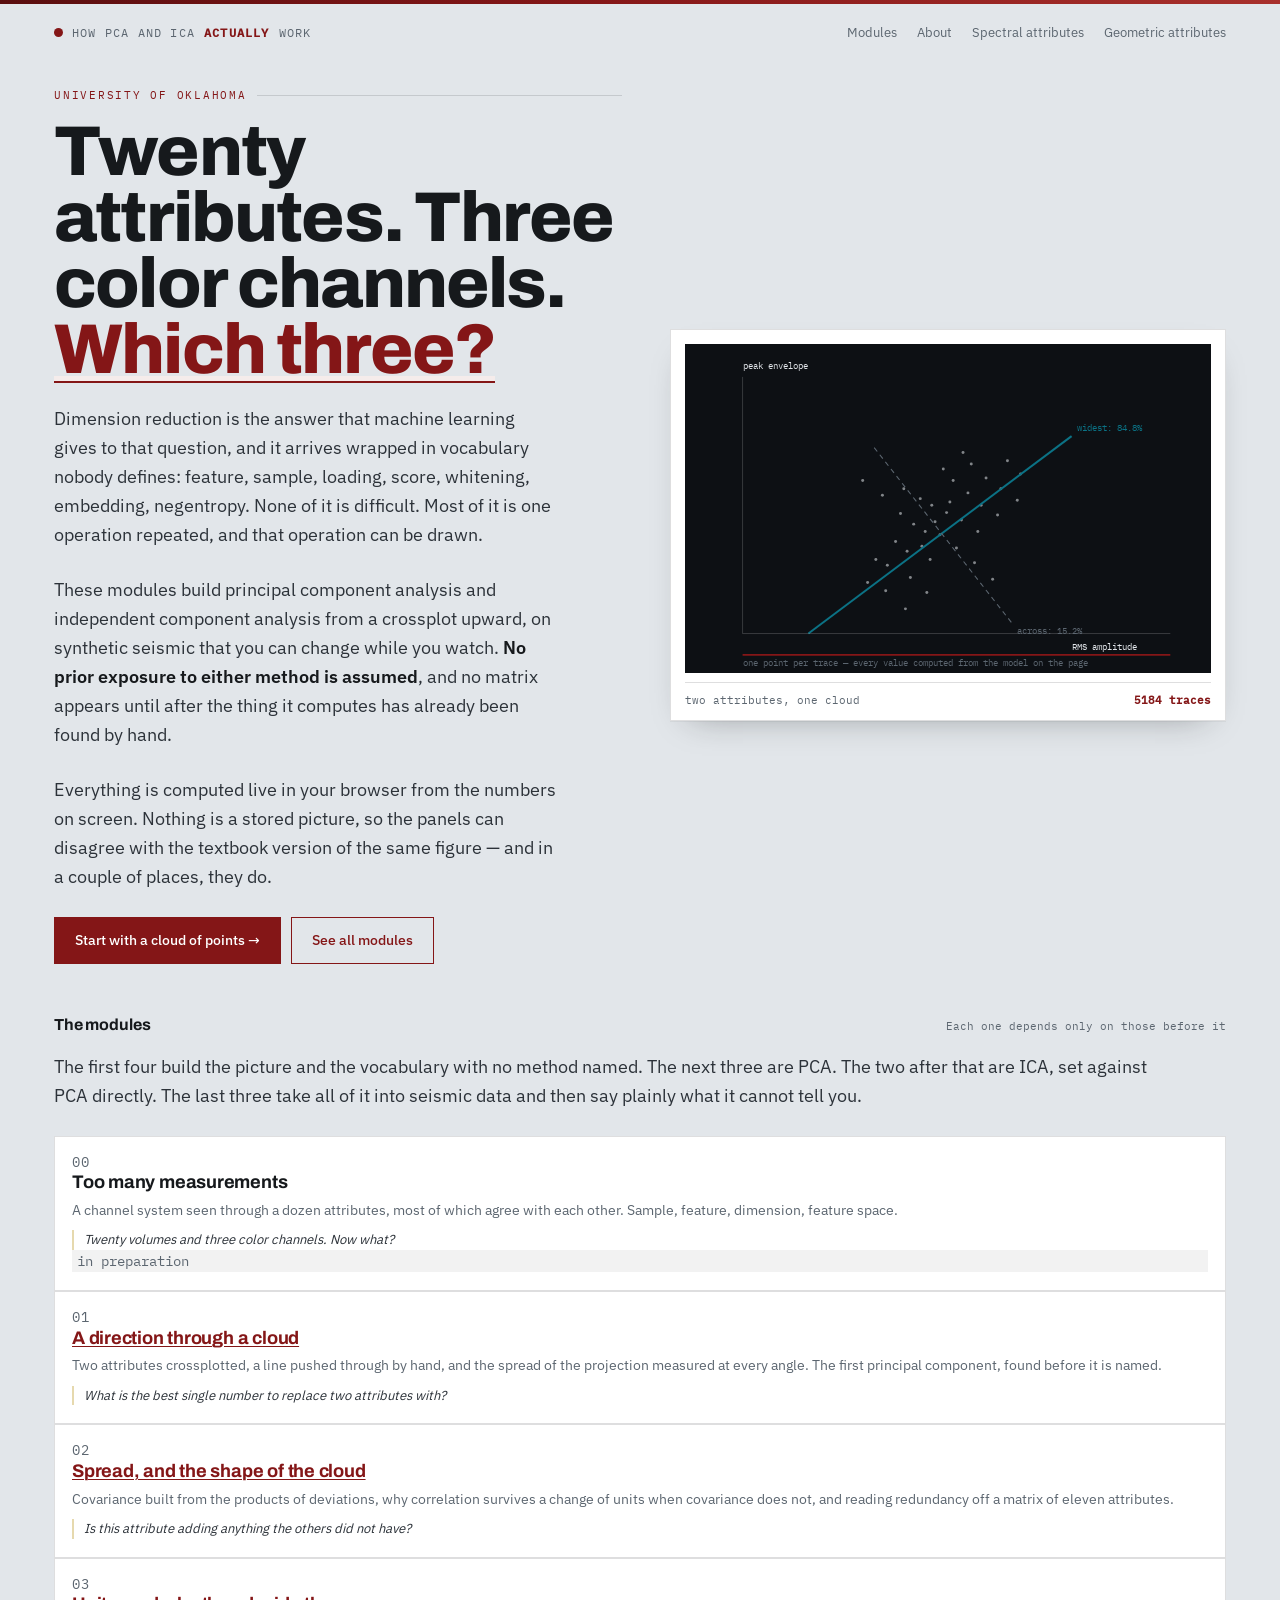
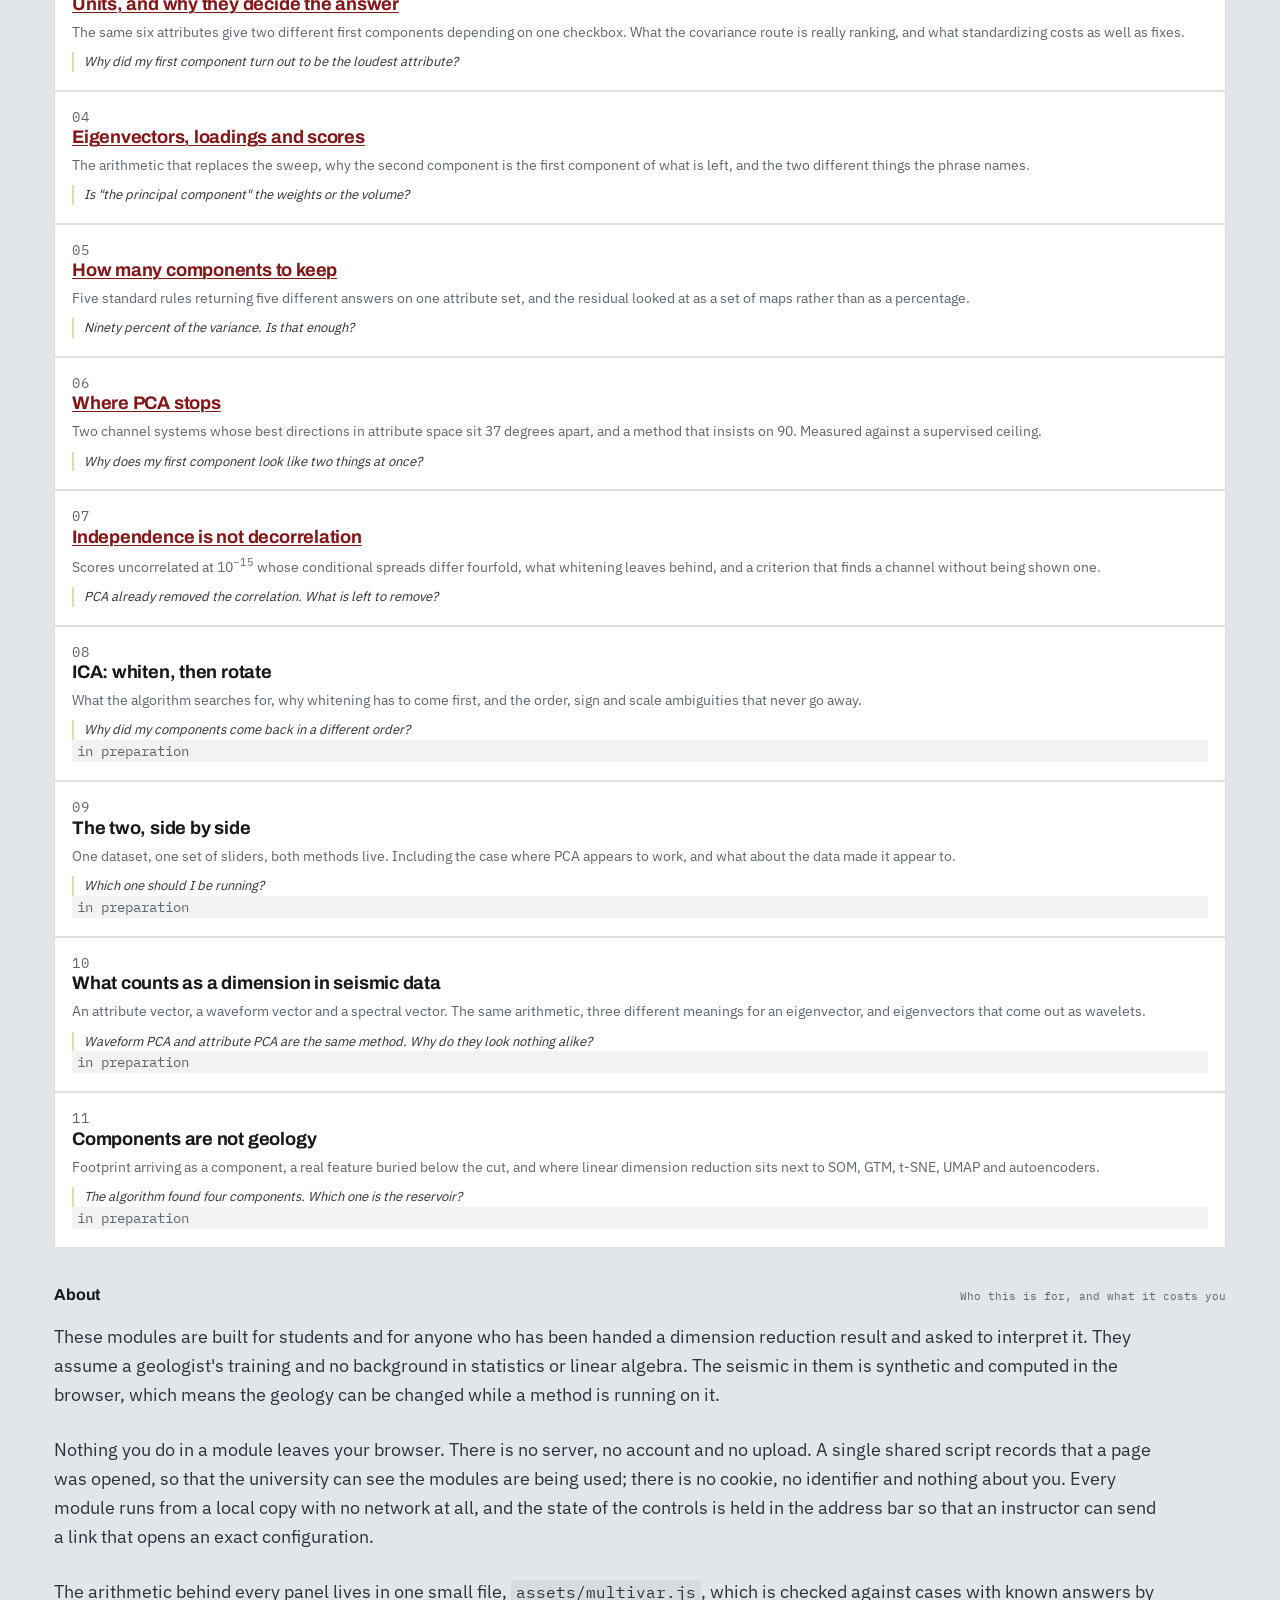
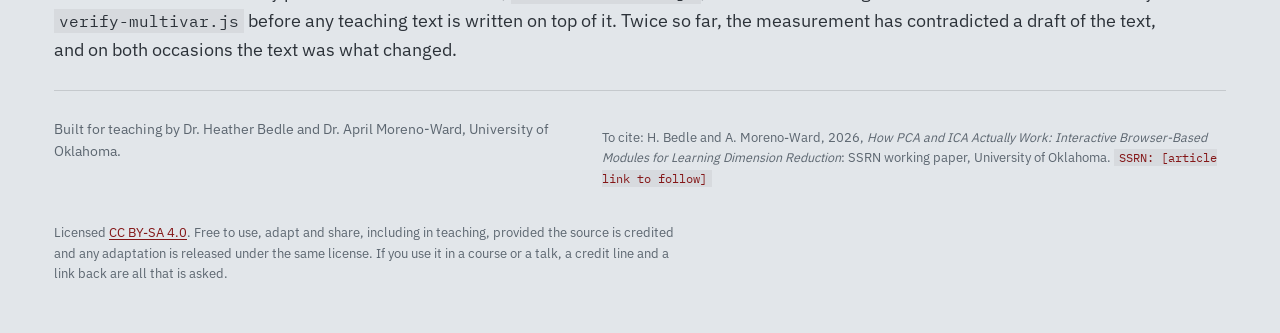
==== index.html @ 07467a33 "Add files via upload" ====
<!DOCTYPE html>
<html lang="en">
<head>
<meta charset="utf-8">
<meta name="viewport" content="width=device-width, initial-scale=1">
<title>How PCA and ICA Actually Work</title>
<meta name="description" content="Interactive teaching modules on dimension reduction for geologists: what a feature space is, projection and variance, covariance and correlation, standardization, eigenvectors, how many components to keep, independence versus decorrelation, ICA, and what a component is not. Everything computed live in the browser.">
<link rel="stylesheet" href="assets/fonts.css">
<link rel="stylesheet" href="assets/style.css">
</head>
<body>

<div class="wrap">
  <header class="masthead">
    <a class="brand" href="index.html"><span class="dot"></span>How PCA and ICA <b>actually</b> work</a>
    <nav>
      <a href="#modules">Modules</a>
      <a href="#about">About</a>
      <a href="https://hbedle-subsurface.github.io/spectral-attributes/">Spectral attributes</a>
      <a href="https://hbedle-subsurface.github.io/geometric-attributes/">Geometric attributes</a>
    </nav>
  </header>

  <section class="hero">
    <div class="hero-grid">
      <div class="hero-copy">
        <p class="eyebrow">University of Oklahoma</p>
        <h1 class="title">Twenty attributes. Three color channels. <em>Which three?</em></h1>
        <p class="lede">Dimension reduction is the answer that machine learning gives to that question,
          and it arrives wrapped in vocabulary nobody defines: feature, sample, loading, score,
          whitening, embedding, negentropy. None of it is difficult. Most of it is one operation
          repeated, and that operation can be drawn.</p>
        <p class="lede">These modules build principal component analysis and independent component
          analysis from a crossplot upward, on synthetic seismic that you can change while you watch.
          <strong>No prior exposure to either method is assumed</strong>, and no matrix appears until
          after the thing it computes has already been found by hand.</p>
        <p class="lede">Everything is computed live in your browser from the numbers on screen. Nothing
          is a stored picture, so the panels can disagree with the textbook version of the same figure
          &mdash; and in a couple of places, they do.</p>
        <div class="hero-cta">
          <a class="btn" href="modules/directions.html">Start with a cloud of points →</a>
          <a class="btn ghost" href="#modules">See all modules</a>
        </div>
      </div>
      <div class="hero-panel">
        <svg viewBox="0 0 640 400" xmlns="http://www.w3.org/2000/svg" role="img" aria-label="A tilted cloud of points with the widest direction and its perpendicular marked">
          <rect width="640" height="400" fill="#0d1014"/>
          <g id="cloud" fill="rgba(226,230,234,0.55)">
            <circle cx="318" cy="205" r="1.8"/><circle cx="292" cy="228" r="1.8"/>
            <circle cx="344" cy="181" r="1.8"/><circle cx="270" cy="252" r="1.8"/>
            <circle cx="366" cy="163" r="1.8"/><circle cx="246" cy="269" r="1.8"/>
            <circle cx="392" cy="142" r="1.8"/><circle cx="222" cy="290" r="1.8"/>
            <circle cx="300" cy="196" r="1.8"/><circle cx="336" cy="214" r="1.8"/>
            <circle cx="278" cy="219" r="1.8"/><circle cx="360" cy="196" r="1.8"/>
            <circle cx="256" cy="240" r="1.8"/><circle cx="384" cy="176" r="1.8"/>
            <circle cx="232" cy="262" r="1.8"/><circle cx="408" cy="158" r="1.8"/>
            <circle cx="310" cy="232" r="1.8"/><circle cx="286" cy="188" r="1.8"/>
            <circle cx="330" cy="248" r="1.8"/><circle cx="262" cy="206" r="1.8"/>
            <circle cx="352" cy="266" r="1.8"/><circle cx="240" cy="184" r="1.8"/>
            <circle cx="374" cy="286" r="1.8"/><circle cx="216" cy="166" r="1.8"/>
            <circle cx="326" cy="166" r="1.8"/><circle cx="298" cy="262" r="1.8"/>
            <circle cx="348" cy="146" r="1.8"/><circle cx="274" cy="284" r="1.8"/>
            <circle cx="304" cy="216" r="1.8"/><circle cx="322" cy="192" r="1.8"/>
            <circle cx="288" cy="246" r="1.8"/><circle cx="356" cy="228" r="1.8"/>
            <circle cx="266" cy="176" r="1.8"/><circle cx="380" cy="208" r="1.8"/>
            <circle cx="244" cy="300" r="1.8"/><circle cx="404" cy="190" r="1.8"/>
            <circle cx="314" cy="152" r="1.8"/><circle cx="294" cy="302" r="1.8"/>
            <circle cx="338" cy="132" r="1.8"/><circle cx="268" cy="322" r="1.8"/>
          </g>
          <line x1="150" y1="352" x2="470" y2="112" stroke="#0B7285" stroke-width="2.4"/>
          <line x1="230" y1="126" x2="398" y2="340" stroke="#5C6670" stroke-width="1.3" stroke-dasharray="6 5"/>
          <line x1="70" y1="352" x2="70" y2="40" stroke="rgba(255,255,255,.22)"/>
          <line x1="70" y1="352" x2="590" y2="352" stroke="rgba(255,255,255,.22)"/>
          <text x="70" y="30" font-family="IBM Plex Mono, monospace" font-size="11" fill="#E2E6EA">peak envelope</text>
          <text x="470" y="372" font-family="IBM Plex Mono, monospace" font-size="11" fill="#E2E6EA">RMS amplitude</text>
          <text x="476" y="106" font-family="IBM Plex Mono, monospace" font-size="11" fill="#0B7285">widest: 84.8%</text>
          <text x="404" y="352" font-family="IBM Plex Mono, monospace" font-size="11" fill="#5C6670">across: 15.2%</text>
          <text x="70" y="392" font-family="IBM Plex Mono, monospace" font-size="11" fill="#5C6670">one point per trace — every value computed from the model on the page</text>
          <line x1="70" y1="378" x2="590" y2="378" stroke="#841617" stroke-width="2"/>
        </svg>
        <div class="hero-cap"><span>two attributes, one cloud</span><b>5184 traces</b></div>
      </div>
    </div>
  </section>

  <section id="modules">
    <div class="plot-head" style="margin:28px 0 14px">
      <h3>The modules</h3>
      <span class="hint">Each one depends only on those before it</span>
    </div>

    <p class="lede" style="max-width:62em">The first four build the picture and the vocabulary with no
      method named. The next three are PCA. The two after that are ICA, set against PCA directly. The
      last three take all of it into seismic data and then say plainly what it cannot tell you.</p>

    <div class="cards">

      <article class="card">
        <div class="card-body">
          <p class="card-no">00</p>
          <h3>Too many measurements</h3>
          <p>A channel system seen through a dozen attributes, most of which agree with each other.
            Sample, feature, dimension, feature space.</p>
          <p class="q">Twenty volumes and three color channels. Now what?</p>
          <p class="k">in preparation</p>
        </div>
      </article>

      <article class="card">
        <div class="card-body">
          <p class="card-no">01</p>
          <h3><a href="modules/directions.html">A direction through a cloud</a></h3>
          <p>Two attributes crossplotted, a line pushed through by hand, and the spread of the projection
            measured at every angle. The first principal component, found before it is named.</p>
          <p class="q">What is the best single number to replace two attributes with?</p>
        </div>
      </article>

      <article class="card">
        <div class="card-body">
          <p class="card-no">02</p>
          <h3><a href="modules/spread.html">Spread, and the shape of the cloud</a></h3>
          <p>Covariance built from the products of deviations, why correlation survives a change of units
            when covariance does not, and reading redundancy off a matrix of eleven attributes.</p>
          <p class="q">Is this attribute adding anything the others did not have?</p>
        </div>
      </article>

      <article class="card">
        <div class="card-body">
          <p class="card-no">03</p>
          <h3><a href="modules/units.html">Units, and why they decide the answer</a></h3>
          <p>The same six attributes give two different first components depending on one checkbox. What
            the covariance route is really ranking, and what standardizing costs as well as fixes.</p>
          <p class="q">Why did my first component turn out to be the loudest attribute?</p>
        </div>
      </article>

      <article class="card">
        <div class="card-body">
          <p class="card-no">04</p>
          <h3><a href="modules/eigen.html">Eigenvectors, loadings and scores</a></h3>
          <p>The arithmetic that replaces the sweep, why the second component is the first component of
            what is left, and the two different things the phrase names.</p>
          <p class="q">Is "the principal component" the weights or the volume?</p>
        </div>
      </article>

      <article class="card">
        <div class="card-body">
          <p class="card-no">05</p>
          <h3><a href="modules/howmany.html">How many components to keep</a></h3>
          <p>Five standard rules returning five different answers on one attribute set, and the residual
            looked at as a set of maps rather than as a percentage.</p>
          <p class="q">Ninety percent of the variance. Is that enough?</p>
        </div>
      </article>

      <article class="card">
        <div class="card-body">
          <p class="card-no">06</p>
          <h3><a href="modules/wherepcastops.html">Where PCA stops</a></h3>
          <p>Two channel systems whose best directions in attribute space sit 37 degrees apart, and a
            method that insists on 90. Measured against a supervised ceiling.</p>
          <p class="q">Why does my first component look like two things at once?</p>
        </div>
      </article>

      <article class="card">
        <div class="card-body">
          <p class="card-no">07</p>
          <h3><a href="modules/independence.html">Independence is not decorrelation</a></h3>
          <p>Scores uncorrelated at 10<sup>&minus;15</sup> whose conditional spreads differ fourfold,
            what whitening leaves behind, and a criterion that finds a channel without being shown one.</p>
          <p class="q">PCA already removed the correlation. What is left to remove?</p>
        </div>
      </article>

      <article class="card">
        <div class="card-body">
          <p class="card-no">08</p>
          <h3>ICA: whiten, then rotate</h3>
          <p>What the algorithm searches for, why whitening has to come first, and the order, sign and
            scale ambiguities that never go away.</p>
          <p class="q">Why did my components come back in a different order?</p>
          <p class="k">in preparation</p>
        </div>
      </article>

      <article class="card">
        <div class="card-body">
          <p class="card-no">09</p>
          <h3>The two, side by side</h3>
          <p>One dataset, one set of sliders, both methods live. Including the case where PCA appears to
            work, and what about the data made it appear to.</p>
          <p class="q">Which one should I be running?</p>
          <p class="k">in preparation</p>
        </div>
      </article>

      <article class="card">
        <div class="card-body">
          <p class="card-no">10</p>
          <h3>What counts as a dimension in seismic data</h3>
          <p>An attribute vector, a waveform vector and a spectral vector. The same arithmetic, three
            different meanings for an eigenvector, and eigenvectors that come out as wavelets.</p>
          <p class="q">Waveform PCA and attribute PCA are the same method. Why do they look nothing alike?</p>
          <p class="k">in preparation</p>
        </div>
      </article>

      <article class="card">
        <div class="card-body">
          <p class="card-no">11</p>
          <h3>Components are not geology</h3>
          <p>Footprint arriving as a component, a real feature buried below the cut, and where linear
            dimension reduction sits next to SOM, GTM, t-SNE, UMAP and autoencoders.</p>
          <p class="q">The algorithm found four components. Which one is the reservoir?</p>
          <p class="k">in preparation</p>
        </div>
      </article>

    </div>
  </section>

  <section id="about">
    <div class="plot-head" style="margin:34px 0 14px">
      <h3>About</h3>
      <span class="hint">Who this is for, and what it costs you</span>
    </div>
    <p class="lede" style="max-width:62em">These modules are built for students and for anyone who has
      been handed a dimension reduction result and asked to interpret it. They assume a geologist's
      training and no background in statistics or linear algebra. The seismic in them is synthetic and
      computed in the browser, which means the geology can be changed while a method is running on it.</p>
    <p class="lede" style="max-width:62em">Nothing you do in a module leaves your browser. There is no
      server, no account and no upload. A single shared script records that a page was opened, so that
      the university can see the modules are being used; there is no cookie, no identifier and nothing
      about you. Every module runs from a local copy with no network at all, and the state of the
      controls is held in the address bar so that an instructor can send a link that opens an exact
      configuration.</p>
    <p class="lede" style="max-width:62em">The arithmetic behind every panel lives in one small file,
      <span class="k">assets/multivar.js</span>, which is checked against cases with known answers by
      <span class="k">verify-multivar.js</span> before any teaching text is written on top of it. Twice
      so far, the measurement has contradicted a draft of the text, and on both occasions the text was
      what changed.</p>

    <footer>
      <div class="foot-grid">
        <p>Built for teaching by Dr. Heather Bedle and Dr. April Moreno-Ward, University of Oklahoma.</p>
        <p class="lic">To cite: H. Bedle and A. Moreno-Ward, 2026, <i>How PCA and ICA Actually Work:
          Interactive Browser-Based Modules for Learning Dimension Reduction</i>: SSRN working paper,
          University of Oklahoma. <span class="k">SSRN: [article link to follow]</span></p>
        <p class="lic">Licensed <a href="https://creativecommons.org/licenses/by-sa/4.0/">CC BY-SA
          4.0</a>. Free to use, adapt and share, including in teaching, provided the source is credited
          and any adaptation is released under the same license. If you use it in a course or a talk, a
          credit line and a link back are all that is asked.</p>
      </div>
    </footer>
  </section>
</div>

<script src="assets/count.js"></script>
</body>
</html>
---- assets/fonts.css ----
/* ===========================================================================
   fonts.css — the three families the site uses, served from this repository

   These were loaded from fonts.googleapis.com until now. That sent every
   visitor's IP address and browser string to Google on each page load, which
   the privacy statement on the landing page said did not happen. The files are
   here instead, so the only request any page makes to another domain is the
   page count in count.js.

   Latin subset only, and only the weights the stylesheet and the canvas code
   actually ask for: Archivo 600/700/800, IBM Plex Sans 400/500/600, IBM Plex
   Mono 400/500. Adding a weight to style.css means adding the matching file
   in assets/fonts and a block here, or the browser will synthesize it.

   Archivo is (c) 2020 The Archivo Project Authors; IBM Plex is (c) 2017 IBM
   Corp. Both are under the SIL Open Font License 1.1, which permits
   redistribution like this. The license texts are in assets/fonts.

   font-display: swap means text is readable in a fallback face while the
   woff2 loads, which matters on a slow connection in a teaching lab.
   =========================================================================== */

@font-face {
  font-family: 'Archivo';
  font-style: normal;
  font-weight: 600;
  font-display: swap;
  src: url('fonts/archivo-latin-600-normal.woff2') format('woff2');
}
@font-face {
  font-family: 'Archivo';
  font-style: normal;
  font-weight: 700;
  font-display: swap;
  src: url('fonts/archivo-latin-700-normal.woff2') format('woff2');
}
@font-face {
  font-family: 'Archivo';
  font-style: normal;
  font-weight: 800;
  font-display: swap;
  src: url('fonts/archivo-latin-800-normal.woff2') format('woff2');
}

@font-face {
  font-family: 'IBM Plex Sans';
  font-style: normal;
  font-weight: 400;
  font-display: swap;
  src: url('fonts/ibm-plex-sans-latin-400-normal.woff2') format('woff2');
}
@font-face {
  font-family: 'IBM Plex Sans';
  font-style: normal;
  font-weight: 500;
  font-display: swap;
  src: url('fonts/ibm-plex-sans-latin-500-normal.woff2') format('woff2');
}
@font-face {
  font-family: 'IBM Plex Sans';
  font-style: normal;
  font-weight: 600;
  font-display: swap;
  src: url('fonts/ibm-plex-sans-latin-600-normal.woff2') format('woff2');
}

@font-face {
  font-family: 'IBM Plex Mono';
  font-style: normal;
  font-weight: 400;
  font-display: swap;
  src: url('fonts/ibm-plex-mono-latin-400-normal.woff2') format('woff2');
}
@font-face {
  font-family: 'IBM Plex Mono';
  font-style: normal;
  font-weight: 500;
  font-display: swap;
  src: url('fonts/ibm-plex-mono-latin-500-normal.woff2') format('woff2');
}
---- assets/style.css ----
/* ===========================================================================
   What Can You REALLY See in Seismic?
   Shared stylesheet — OU crimson / cream identity
   =========================================================================== */

:root {
  --ink:        #16191C;
  --ink-soft:   #2C3239;
  --paper:      #E2E6EA;
  --panel:      #FFFFFF;
  --crimson:    #841617;
  --crimson-dp: #5A0E0F;
  --cream:      #F5ECEB;
  --cream-edge: #E6D9AE;
  --slate:      #5C6670;
  --teal:       #0B7285;   /* used by .predict and .qbox; the JS drawing code
                              hard-codes the same value */
  --rule:       rgba(22, 25, 28, 0.14);

  --display: "Archivo", "Helvetica Neue", Arial, sans-serif;
  --body:    "IBM Plex Sans", system-ui, -apple-system, sans-serif;
  --mono:    "IBM Plex Mono", ui-monospace, "SF Mono", Menlo, monospace;

  --maxw: 1220px;
}

* { box-sizing: border-box; }

/* author display rules outrank the UA sheet's [hidden] rule, so make it stick */
[hidden] { display: none !important; }

html { -webkit-text-size-adjust: 100%; }

body {
  margin: 0;
  background: var(--paper);
  color: var(--ink);
  font-family: var(--body);
  font-size: 16px;
  line-height: 1.62;
  -webkit-font-smoothing: antialiased;
}

/* Crimson hairline that runs across the very top of every page */
body::before {
  content: "";
  display: block;
  height: 4px;
  background: linear-gradient(90deg, var(--crimson-dp), var(--crimson) 45%, #A8302C);
}

a { color: var(--crimson); text-decoration-thickness: 1px; text-underline-offset: 2px; }
a:hover { color: var(--crimson-dp); }

:focus-visible {
  outline: 2.5px solid var(--crimson);
  outline-offset: 2px;
  border-radius: 2px;
}

.wrap { max-width: var(--maxw); margin: 0 auto; padding: 0 24px; }

/* --- eyebrow / labels ---------------------------------------------------- */

.eyebrow {
  font-family: var(--mono);
  font-size: 11px;
  letter-spacing: 0.16em;
  text-transform: uppercase;
  color: var(--crimson);
  margin: 0 0 14px;
  display: flex;
  align-items: center;
  gap: 10px;
}
.eyebrow::after {
  content: "";
  flex: 1;
  height: 1px;
  background: var(--rule);
}

/* --- site header --------------------------------------------------------- */

.masthead {
  display: flex;
  align-items: baseline;
  justify-content: space-between;
  gap: 16px;
  padding: 18px 0 0;
  flex-wrap: wrap;
}
.brand {
  font-family: var(--mono);
  font-size: 12px;
  letter-spacing: 0.1em;
  text-transform: uppercase;
  color: var(--slate);
  text-decoration: none;
  display: flex;
  align-items: center;
  gap: 9px;
}
.brand b { color: var(--crimson); font-weight: 600; }
.brand .dot {
  width: 9px; height: 9px; border-radius: 50%;
  background: var(--crimson);
  flex: none;
}
.masthead nav { display: flex; gap: 20px; font-size: 13px; }
.masthead nav a { color: var(--slate); text-decoration: none; }
.masthead nav a:hover { color: var(--crimson); }

/* --- hero ---------------------------------------------------------------- */

.hero { padding: 44px 0 20px; }

.hero-grid {
  display: grid;
  grid-template-columns: minmax(0, 1.02fr) minmax(0, 1fr);
  gap: 48px;
  align-items: center;
}

h1.title {
  font-family: var(--display);
  font-weight: 800;
  font-size: clamp(2.6rem, 6.4vw, 4.4rem);
  line-height: 0.94;
  letter-spacing: -0.026em;
  margin: 0 0 20px;
  text-wrap: balance;
}
h1.title em {
  font-style: normal;
  color: var(--crimson);
  position: relative;
  white-space: nowrap;
}
/* underline that reads like a picked horizon */
h1.title em::after {
  content: "";
  position: absolute;
  left: 0; right: 0; bottom: 0.07em;
  height: 5px;
  background: var(--cream);
  border-bottom: 2px solid var(--crimson);
  z-index: -1;
}

.lede {
  font-size: 1.12rem;
  color: var(--ink-soft);
  max-width: 46ch;
  margin: 0 0 26px;
}
.lede strong { color: var(--ink); font-weight: 600; }

/* --- hero live panel ----------------------------------------------------- */

.hero-panel {
  background: var(--panel);
  border: 1px solid var(--rule);
  box-shadow: 0 1px 0 rgba(22,25,28,.05), 0 14px 34px -20px rgba(22,25,28,.4);
  padding: 14px 14px 10px;
}
.hero-panel canvas { display: block; width: 100%; height: auto; }
/* The spectral landing page has no live hero canvas, so its hero panel holds a
   static SVG instead. Same box, same sizing. */
.hero-panel svg { display: block; width: 100%; height: auto; }
.hero-cap {
  display: flex; justify-content: space-between; align-items: center;
  gap: 12px;
  font-family: var(--mono);
  font-size: 11px;
  color: var(--slate);
  padding-top: 9px;
  margin-top: 9px;
  border-top: 1px solid var(--rule);
  flex-wrap: wrap;
}
.hero-cap b { color: var(--crimson); font-weight: 600; font-variant-numeric: tabular-nums; }

/* --- buttons ------------------------------------------------------------- */

.btn {
  display: inline-flex; align-items: center; gap: 8px;
  font-family: var(--body); font-size: 14px; font-weight: 500;
  padding: 11px 20px;
  border: 1px solid var(--crimson);
  background: var(--crimson);
  color: #fff;
  text-decoration: none;
  cursor: pointer;
  transition: background .15s, transform .15s;
}
.btn:hover { background: var(--crimson-dp); border-color: var(--crimson-dp); color: #fff; transform: translateY(-1px); }
.btn.ghost { background: transparent; color: var(--crimson); }
.btn.ghost:hover { background: var(--cream); color: var(--crimson-dp); }
.btn.small { padding: 7px 13px; font-size: 12.5px; }

/* --- primer strip -------------------------------------------------------- */

.primer {
  border-top: 1px solid var(--rule);
  border-bottom: 1px solid var(--rule);
  margin-top: 40px;
  padding: 30px 0;
}
.primer-grid { display: grid; grid-template-columns: repeat(3, 1fr); gap: 34px; }
.primer h3 {
  font-family: var(--mono); font-size: 11px; letter-spacing: .13em;
  text-transform: uppercase; color: var(--crimson); margin: 0 0 8px;
}
.primer p { margin: 0; font-size: 14.5px; color: var(--ink-soft); }
.primer .eq {
  font-family: var(--mono); font-size: 15px; color: var(--ink);
  background: var(--cream); border-left: 3px solid var(--crimson);
  padding: 5px 10px; display: inline-block; margin-bottom: 9px;
}

/* --- module cards -------------------------------------------------------- */

.modules { padding: 46px 0 30px; }

.card-grid {
  display: grid;
  grid-template-columns: repeat(auto-fill, minmax(300px, 1fr));
  gap: 22px;
}

.card {
  background: var(--panel);
  border: 1px solid var(--rule);
  display: flex; flex-direction: column;
  text-decoration: none; color: inherit;
  transition: transform .16s, box-shadow .16s, border-color .16s;
  position: relative;
  overflow: hidden;
}
a.card:hover {
  transform: translateY(-3px);
  border-color: rgba(132,22,23,.5);
  box-shadow: 0 16px 30px -22px rgba(22,25,28,.55);
}
.card canvas { display: block; width: 100%; height: auto; background: #fff; }
.card-body { padding: 15px 17px 18px; flex: 1; display: flex; flex-direction: column; }
.card-no {
  font-family: var(--mono); font-size: 11px; color: var(--crimson);
  letter-spacing: .1em; margin-bottom: 5px;
}
.card h3 {
  font-family: var(--display); font-weight: 700; font-size: 1.14rem;
  margin: 0 0 6px; line-height: 1.2; letter-spacing: -0.012em;
}
.card p { margin: 0; font-size: 13.6px; color: var(--slate); line-height: 1.5; }
.card .q {
  margin-top: 10px; font-size: 13px; color: var(--ink-soft);
  border-left: 2px solid var(--cream-edge); padding-left: 10px; font-style: italic;
}

/* card artwork: one flat illustration per module, drawn from that module's
   own subject rather than a generic glyph */
.thumb {
  border-bottom: 1px solid var(--rule);
  background: #F6F4EE;
  line-height: 0;
  overflow: hidden;
}
.thumb svg { display: block; width: 100%; height: auto; }
a.card:hover .thumb { background: #FBF9F4; }

.card.planned { opacity: .62; }
.card.planned .thumb {
  height: 96px; background: repeating-linear-gradient(
    -45deg, #fff, #fff 7px, #F4F4F1 7px, #F4F4F1 14px);
}
.flag {
  position: absolute; top: 10px; right: 10px;
  font-family: var(--mono); font-size: 9.5px; letter-spacing: .11em;
  text-transform: uppercase; padding: 3px 7px;
  background: var(--ink); color: #fff;
}
.flag.next { background: var(--crimson); }

/* --- landing page: section heads, hero buttons, about --------------------- */

.hero-cta { display: flex; gap: 10px; flex-wrap: wrap; }

.sec-head { margin-bottom: 22px; max-width: 76ch; }
.sec-head h2 {
  font-family: var(--display); font-weight: 800;
  font-size: clamp(1.6rem, 3.2vw, 2.1rem); letter-spacing: -0.02em;
  margin: 0 0 8px; line-height: 1.05;
}
.sec-head p { margin: 0; color: var(--ink-soft); font-size: 15.5px; }

.about {
  border-top: 1px solid var(--rule);
  padding: 30px 0 6px;
}
.about h2 {
  font-family: var(--mono); font-size: 11px; letter-spacing: .14em;
  text-transform: uppercase; color: var(--crimson); margin: 0 0 12px;
}
.about p { margin: 0 0 10px; color: var(--ink-soft); font-size: 15px; max-width: 78ch; }

/* --- next module ---------------------------------------------------------- */

.nextup {
  background: var(--panel);
  border: 1px solid var(--rule);
  border-left: 4px solid var(--crimson);
  padding: 16px 20px 18px;
  margin: 26px 0 2px;
}
.nextup .eyebrow { margin-bottom: 9px; }
.nextup h3 {
  font-family: var(--display); font-weight: 700; font-size: 1.24rem;
  margin: 0 0 7px; letter-spacing: -0.012em; line-height: 1.2;
}
.nextup h3 a { color: var(--ink); text-decoration: none; }
.nextup h3 a:hover { color: var(--crimson); }
.nextup p { margin: 0 0 13px; font-size: 14.5px; color: var(--ink-soft); max-width: 82ch; }
.nextup .btn { margin-right: 8px; }

/* --- disclaimer ---------------------------------------------------------- */

.disclaimer {
  background: var(--panel);
  border: 1px solid var(--rule);
  border-left: 4px solid var(--slate);
  padding: 15px 20px 16px;
  margin: 10px 0 6px;
}
.disclaimer h4 {
  font-family: var(--mono); font-size: 10.5px; letter-spacing: .14em;
  text-transform: uppercase; color: var(--slate); margin: 0 0 7px;
}
.disclaimer p {
  margin: 0; font-size: 13.5px; color: var(--ink-soft); max-width: 96ch; line-height: 1.55;
}
.disclaimer p + p { margin-top: 7px; }
.disclaimer b { color: var(--ink); font-weight: 600; }

/* --- footer -------------------------------------------------------------- */

footer {
  border-top: 1px solid var(--rule);
  margin-top: 26px; padding: 28px 0 50px;
  font-size: 13.5px; color: var(--slate);
}
footer .foot-grid { display: flex; justify-content: space-between; gap: 26px; flex-wrap: wrap; }
footer p { margin: 0 0 6px; max-width: 62ch; }

/* ===========================================================================
   MODULE PAGES
   =========================================================================== */

.mod-head { padding: 22px 0 18px; border-bottom: 1px solid var(--rule); }
.mod-head h1 {
  font-family: var(--display); font-weight: 800;
  font-size: clamp(1.8rem, 3.6vw, 2.5rem); letter-spacing: -0.022em;
  margin: 8px 0 8px; line-height: 1.03;
}
.mod-head .sub { margin: 0; color: var(--ink-soft); max-width: 92ch; font-size: 15.5px; }

.lab {
  display: grid;
  grid-template-columns: 292px minmax(0, 1fr);
  gap: 26px;
  padding: 26px 0 10px;
  align-items: start;
}

/* control rail */
.rail {
  background: var(--panel);
  border: 1px solid var(--rule);
  padding: 16px 16px 18px;
  position: sticky; top: 14px;
}
.rail h2, .ctl-col h2 {
  font-family: var(--mono); font-size: 10.5px; letter-spacing: .15em;
  text-transform: uppercase; color: var(--crimson);
  margin: 0 0 13px; padding-bottom: 8px; border-bottom: 1px solid var(--rule);
}
.rail h2:not(:first-child) { margin-top: 22px; }

/* --- controls as a band across the top (used by the fault module) -------- */

.controls {
  display: grid;
  grid-template-columns: repeat(auto-fit, minmax(212px, 1fr));
  gap: 4px 26px;
  background: var(--panel);
  border: 1px solid var(--rule);
  padding: 17px 22px 20px;
  margin-top: 20px;
}
.ctl-col { min-width: 0; }
.ctl-col h2 { margin-top: 0; }
.ctl-col .btn { width: 100%; justify-content: center; margin-top: 7px; }

/* --- editable layer table (1D model module) ------------------------------ */

.ltab { width: 100%; border-collapse: collapse; font-size: 12.5px; }
.ltab th {
  font-family: var(--mono); font-size: 9.5px; letter-spacing: .08em;
  text-transform: uppercase; color: var(--slate); font-weight: 500;
  text-align: left; padding: 0 5px 6px; white-space: nowrap;
}
.ltab td { padding: 3px 5px; border-top: 1px solid var(--rule); vertical-align: middle; }
.ltab input {
  width: 100%; min-width: 54px;
  font-family: var(--mono); font-size: 12.5px; padding: 4px 6px;
  border: 1px solid var(--rule); background: #fff; color: var(--ink);
}
.ltab input:disabled { background: #F4F5F3; color: var(--slate); }
.ltab .ro {
  font-family: var(--mono); font-size: 12px; color: var(--crimson-dp);
  text-align: right; font-variant-numeric: tabular-nums; white-space: nowrap;
}
.ltab .name { font-size: 12px; color: var(--ink-soft); white-space: nowrap; }
.ltab .chip {
  width: 15px; height: 15px; display: inline-block; vertical-align: -3px;
  border: 1px solid rgba(22,25,28,.3); margin-right: 7px;
}
.ltab .rowbtn {
  border: 1px solid var(--rule); background: #fff; color: var(--slate);
  font-family: var(--mono); font-size: 13px; line-height: 1;
  padding: 4px 7px; cursor: pointer;
}
.ltab .rowbtn:hover { border-color: var(--crimson); color: var(--crimson); }
.tab-wrap { overflow-x: auto; }

/* --- stat strip under the section --------------------------------------- */

.stats {
  display: grid;
  grid-template-columns: repeat(auto-fit, minmax(156px, 1fr));
  gap: 1px;
  background: var(--rule);
  border: 1px solid var(--rule);
  margin-top: 16px;
}
.stat {
  background: var(--cream);
  padding: 8px 12px 9px;
  display: flex; flex-direction: column; gap: 2px;
  min-width: 0;
}
.stat span { font-size: 11px; color: var(--ink-soft); line-height: 1.32; }
.stat b {
  font-family: var(--mono); font-size: 13px; font-weight: 500;
  color: var(--crimson-dp); font-variant-numeric: tabular-nums;
  overflow-wrap: anywhere;
}
.stat.key { background: var(--crimson); }
.stat.key span { color: rgba(255,255,255,.82); }
.stat.key b { color: #fff; font-size: 15px; }
.stat.wide { grid-column: span 2; }
@media (max-width: 520px) {
  .stat.wide { grid-column: span 1; }
}

.ctl { margin-bottom: 14px; }
.ctl label {
  display: flex; justify-content: space-between; align-items: baseline;
  font-size: 12.5px; color: var(--ink-soft); margin-bottom: 5px; gap: 8px;
}
.ctl label .val {
  font-family: var(--mono); font-size: 12.5px; color: var(--crimson);
  font-weight: 500; font-variant-numeric: tabular-nums;
}
.ctl input[type=range] {
  width: 100%; margin: 0; height: 18px;
  -webkit-appearance: none; appearance: none; background: transparent;
}
.ctl input[type=range]::-webkit-slider-runnable-track {
  height: 3px; background: var(--rule);
}
.ctl input[type=range]::-moz-range-track { height: 3px; background: var(--rule); }
.ctl input[type=range]::-webkit-slider-thumb {
  -webkit-appearance: none; width: 15px; height: 15px; border-radius: 50%;
  background: var(--crimson); margin-top: -6px; cursor: pointer;
  border: 2px solid #fff; box-shadow: 0 0 0 1px var(--crimson);
}
.ctl input[type=range]::-moz-range-thumb {
  width: 13px; height: 13px; border-radius: 50%; border: 2px solid #fff;
  background: var(--crimson); cursor: pointer; box-shadow: 0 0 0 1px var(--crimson);
}
.ctl select, .ctl input[type=number] {
  width: 100%; font-family: var(--body); font-size: 13px;
  padding: 6px 8px; border: 1px solid var(--rule); background: #fff; color: var(--ink);
}

.seg { display: flex; border: 1px solid var(--rule); }
.seg button {
  flex: 1; font-family: var(--body); font-size: 12px; padding: 7px 4px;
  background: #fff; border: 0; border-right: 1px solid var(--rule);
  color: var(--slate); cursor: pointer;
}
.seg button:last-child { border-right: 0; }
.seg button[aria-pressed="true"] { background: var(--crimson); color: #fff; }

.check { display: flex; align-items: center; gap: 8px; font-size: 13px; margin-bottom: 9px; }
.check input { accent-color: var(--crimson); width: 15px; height: 15px; }

.rail .btn { width: 100%; justify-content: center; margin-top: 6px; }

/* readouts */
.readout {
  background: var(--cream); border: 1px solid var(--cream-edge);
  padding: 11px 12px; margin-top: 4px;
}
.readout dl { margin: 0; display: grid; grid-template-columns: 1fr auto; gap: 3px 10px; }
.readout dt { font-size: 12px; color: var(--ink-soft); }
.readout dd {
  margin: 0; font-family: var(--mono); font-size: 12.5px;
  color: var(--crimson-dp); font-weight: 500; text-align: right;
  font-variant-numeric: tabular-nums;
}
.readout dd.big { font-size: 14px; color: var(--crimson); }

/* plot stack */
.stage { display: flex; flex-direction: column; gap: 18px; min-width: 0; }
.plot {
  background: var(--panel); border: 1px solid var(--rule); padding: 13px 14px 12px;
}
.plot-head {
  display: flex; justify-content: space-between; align-items: baseline;
  gap: 12px; margin-bottom: 9px; flex-wrap: wrap;
}
.plot-head h3 {
  font-family: var(--display); font-size: 1rem; font-weight: 700;
  margin: 0; letter-spacing: -0.008em;
}
.plot-head .hint {
  font-family: var(--mono); font-size: 10.5px; color: var(--slate);
  text-align: right; flex: 0 1 auto; min-width: 0;
}
.plot canvas { display: block; width: 100%; height: auto; cursor: crosshair; touch-action: none; }

/* section and its trace panel, side by side and sharing a time axis */
.sec-row { display: flex; gap: 10px; align-items: flex-start; }
.sec-row canvas { width: auto; flex: none; }

/* Three panels abreast, for showing the separate maps that go into an RGB
   blend before the blend itself. A combined RGB image cannot be read backwards
   into its three inputs, so the inputs are shown first, each in its own color
   channel. */
.tri-row { display: flex; gap: 10px; align-items: flex-start; }
.tri-row canvas { width: auto; flex: none; }
.tri-row .panel-col { flex: 1 1 0; min-width: 0; }
.tri-row .sublabel { min-height: 30px; align-content: flex-start; }
@media (max-width: 900px) {
  .tri-row { flex-direction: column; gap: 14px; }
}
@media (max-width: 700px) {
  .sec-row { flex-direction: column; gap: 14px; }
}

/* stacked panels: layer model, seismic, traces */
#modelWrap { margin-bottom: 16px; }
.panel-col { flex: none; min-width: 0; max-width: 100%; }
.hint-line {
  font-family: var(--mono); font-size: 10.5px; color: var(--slate);
  margin: -4px 0 12px;
}
.sublabel {
  font-family: var(--mono); font-size: 10.5px; letter-spacing: .07em;
  text-transform: uppercase; color: var(--ink-soft);
  margin: 0 0 6px; display: flex; align-items: baseline; gap: 9px; flex-wrap: wrap;
}
/* The bold part of a panel caption. This was previously styled as a 16 x 16
   crimson circle — a numbered badge, which is what .stepno is for. Every one of
   the 54 captions in the set holds a phrase ("Two beds, one shape", "Its
   spectrum"), so the text was being crammed into a 16 px circle and rendering
   as an unreadable crimson dot. It is a caption; it is set as one. */
.sublabel b {
  font-family: var(--mono); font-size: 10.5px; font-weight: 600;
  letter-spacing: .07em; color: var(--crimson);
}
.sublabel .note {
  text-transform: none; letter-spacing: 0; color: var(--slate);
  font-size: 10.5px;
}
/* Panels in a row must start at the same height, or their plot boxes will not
   line up. A caption that wraps to two lines in a narrow column would otherwise
   push its canvas down relative to its neighbours. */
.sec-row .sublabel { min-height: 30px; align-content: flex-start; }

.legend {
  display: flex; gap: 7px 14px; flex-wrap: wrap;
  font-family: var(--mono); font-size: 10.5px; color: var(--slate);
  margin-top: 8px; padding-top: 8px; border-top: 1px solid var(--rule);
  min-width: 0; max-width: 100%;
}
.legend span { display: flex; align-items: center; gap: 6px; min-width: 0; }
/* prose legends: a paragraph, not a row of keyed swatches */
.legend.prose { display: block; }
.legend.prose span { display: block; line-height: 1.65; max-width: none; }
.legend i {
  width: 15px; height: 0; flex: none;
  border-top-width: 2px; border-top-style: solid; display: inline-block;
}
.legend i.sw {
  width: 15px; height: 10px; border: 1px solid rgba(22,25,28,.35);
  border-top-width: 1px;
}

/* teaching blocks */
.teach { display: grid; grid-template-columns: 1.12fr 1fr; gap: 22px; padding: 30px 0 10px; }
@media (min-width: 1100px) {
  .takeaway ul { columns: 2; column-gap: 26px; }
  .takeaway li { break-inside: avoid; }
}

.tryit {
  background: var(--cream); border: 1px solid var(--cream-edge);
  border-left: 4px solid var(--crimson); padding: 18px 22px 20px;
}
.tryit h3 {
  font-family: var(--mono); font-size: 11px; letter-spacing: .14em;
  text-transform: uppercase; color: var(--crimson-dp); margin: 0 0 12px;
}
.tryit ol { margin: 0; padding-left: 19px; }
.tryit li { margin-bottom: 12px; font-size: 14.5px; }
.tryit li:last-child { margin-bottom: 0; }
.tryit li b { font-weight: 600; }
.tryit .ans {
  display: block; margin-top: 4px; font-size: 13.5px; color: var(--ink-soft);
}

/* A prediction prompt, on the first exercise of each module. Set apart from the
   instruction so it reads as a step to do rather than as commentary to skim. */
.tryit .predict {
  display: block; margin: 6px 0 2px; padding: 7px 11px;
  font-style: normal; font-size: 13.5px; color: var(--ink-soft);
  background: var(--panel); border-left: 2px solid var(--teal);
}

/* A .seg whose buttons are independent toggles rather than one choice out of
   several. Used for the layer switches in module 07, where any combination is
   valid and "none" is the only one that is not. */
.seg.multi button[aria-pressed="false"] { opacity: .5; }
.seg.multi button.on { position: relative; }

.takeaway { background: var(--panel); border: 1px solid var(--rule); padding: 18px 22px 20px; }
.takeaway h3 {
  font-family: var(--mono); font-size: 11px; letter-spacing: .14em;
  text-transform: uppercase; color: var(--crimson); margin: 0 0 12px;
}
.takeaway ul { margin: 0; padding-left: 18px; }
.takeaway li { margin-bottom: 10px; font-size: 14.5px; }
.takeaway li:last-child { margin-bottom: 0; }

code, .k { font-family: var(--mono); font-size: 0.92em; background: rgba(22,25,28,.055); padding: 1px 5px; }

details.notes { margin: 22px 0 0; border-top: 1px solid var(--rule); padding-top: 14px; }
details.notes summary {
  cursor: pointer; font-family: var(--mono); font-size: 11px;
  letter-spacing: .13em; text-transform: uppercase; color: var(--crimson);
}
details.notes p, details.notes li { font-size: 14px; color: var(--ink-soft); max-width: 92ch; }

/* --- tabbed module layout ------------------------------------------------ */
/* A long module is hard to work through by scrolling, because the controls and
   the data end up off screen by the time you reach the discussion. These three
   pieces keep the live panel and its sliders pinned at the top while the
   explanation changes underneath. */

.labhead {
  background: var(--panel);
  border: 1px solid var(--rule);
  padding: 10px 14px 8px;
  margin: 16px 0 0;
  /* sticks to the top so the sliders stay reachable while you read the result
     further down the page. Changing a parameter and watching the answer move
     is the entire point, and that cannot happen if they are never both on
     screen at once. */
  position: sticky; top: 0; z-index: 30;
  box-shadow: 0 6px 14px -8px rgba(22, 25, 28, .35);
}
.labhead .labgrid {
  display: grid; grid-template-columns: minmax(0, 1.25fr) minmax(0, 0.75fr);
  gap: 18px; align-items: start;
}
.labhead canvas { display: block; width: 100%; height: auto; }
/* Map view and a section across it, side by side in the header, so that every
   step below can be read against the shape and thickness of the body it is
   about. The section is the panel a reader trained in geology looks for
   first, and it used to appear only in one step. */
.labhead .headpair {
  display: grid; grid-template-columns: minmax(0, 1fr) minmax(0, 1fr); gap: 12px;
  align-items: start;
}
@media (max-width: 820px) { .labhead .headpair { grid-template-columns: minmax(0, 1fr); } }
.labhead .controls {
  margin: 0; border: 0; padding: 0; background: none;
  display: grid; grid-template-columns: repeat(2, minmax(0, 1fr));
  gap: 0 18px; align-items: start;
}
.labhead .ctl-col { display: contents; }
.labhead .ctl { margin-bottom: 4px; }
.labhead .ctl label { font-size: 10px; margin-bottom: 1px; }
.labhead .ctl input[type="range"] { margin: 0; }
.labhead .ctl-col h2 {
  grid-column: 1 / -1; font-size: 9.5px; margin: 5px 0 1px;
  padding-bottom: 2px;
}
.labhead .ctl-col h2:first-child { margin-top: 0; }
/* the long explanations belong in the step that introduces them, not in a
   header that has to stay short */
.labhead .hint-line, .labhead .btn { display: none; }
.labhead .cap {
  font-family: var(--mono); font-size: 9.5px; letter-spacing: .11em;
  text-transform: uppercase; color: var(--crimson); margin: 0 0 5px;
}
.labhead .cap span { text-transform: none; letter-spacing: 0; color: var(--slate); }

/* The tab strip has to read as a set of file tabs sitting on top of the panel
   it opens, otherwise it looks like a toolbar and nobody clicks it. */

.tabhint {
  font-family: var(--mono); font-size: 10.5px; letter-spacing: .12em;
  text-transform: uppercase; color: var(--slate); margin: 16px 0 6px;
}
.tabhint b { color: var(--crimson); font-weight: 600; }

.tabs {
  display: flex; flex-wrap: wrap; gap: 3px;
  border-bottom: 2px solid var(--crimson); margin: 0;
  position: sticky; top: 0; z-index: 29; background: var(--paper);
  padding-top: 14px;
}
.tabs button {
  font-family: var(--body); font-size: 12.5px; padding: 9px 12px 8px;
  background: var(--cream); color: var(--slate); cursor: pointer;
  border: 1px solid var(--rule); border-bottom: 0;
  border-top: 3px solid transparent;
  white-space: nowrap; position: relative; top: 1px;
}
.tabs button:hover { color: var(--ink); background: #fff; }
.tabs button[aria-selected="true"] {
  background: var(--panel); color: var(--crimson); font-weight: 600;
  border-top-color: var(--crimson); top: 0; padding-bottom: 10px;
}
.tabs .gap { flex: 1 0 14px; border: 0; background: none; pointer-events: none; }

.tabpane {
  background: var(--panel); border: 1px solid var(--rule); border-top: 0;
  padding: 22px 26px 24px; animation: fade .18s ease-out;
}

/* Body copy inside a pane. One rule rather than a width pinned onto every
   paragraph, which is what left the text stopping short at different places. */
.tabpane .lede {
  font-size: 15.5px; color: var(--ink-soft); margin: 0 0 13px;
  max-width: none; overflow-wrap: break-word;
}
.tabpane .lede:last-of-type { margin-bottom: 16px; }
.tabpane .lede b { color: var(--ink); }
.tabpane > .plot-head { margin-bottom: 14px; }
.tabpane .legend { max-width: none; }

/* a numbered badge, so you always know where you are in the sequence */
.tabpane .plot-head h3 {
  font-size: 1.16rem; display: flex; align-items: center; gap: 10px;
}
.stepno {
  display: inline-flex; align-items: center; justify-content: center;
  width: 26px; height: 26px; border-radius: 50%; flex: none;
  background: var(--crimson); color: #fff;
  font-family: var(--mono); font-size: 12.5px; font-weight: 600;
  -webkit-print-color-adjust: exact; print-color-adjust: exact;
}
.stepno.ref { background: var(--slate); font-size: 11px; }

/* keep the tab fills when the page is printed or saved as a PDF, otherwise
   the selected tab loses the only thing marking it as selected */
.tabs button, .tabs button[aria-selected="true"], .tabpane, .labhead, .btn {
  -webkit-print-color-adjust: exact; print-color-adjust: exact;
}
@keyframes fade { from { opacity: 0; } to { opacity: 1; } }

/* forward and back inside the module, so the way on is never the way out */
.stepnav {
  display: flex; align-items: center; gap: 12px; flex-wrap: wrap;
  margin: 26px 0 0; padding-top: 16px; border-top: 1px solid var(--rule);
}
/* three equal cells, so the middle label really is in the middle and the
   forward button sits flush right even on the first step where there is no
   back button to balance it */
.stepnav > * { flex: 1 1 0; min-width: 0; }
.stepnav > *:first-child { text-align: left; }
.stepnav > *:last-child { text-align: right; }
.stepnav .btn { margin: 0; }
.stepnav .where {
  font-family: var(--mono); font-size: 11px; letter-spacing: .08em;
  color: var(--slate); align-self: center;
}

/* --- reveal-on-demand answers -------------------------------------------- */

details.reveal { margin: 8px 0 0; }
details.reveal summary {
  cursor: pointer; font-family: var(--mono); font-size: 10.5px;
  letter-spacing: .1em; text-transform: uppercase; color: var(--crimson);
  list-style: none; display: inline-block;
  border: 1px solid var(--rule); padding: 3px 10px; background: #fff;
}
details.reveal summary::-webkit-details-marker { display: none; }
details.reveal summary:hover { background: var(--cream); }
details.reveal[open] summary { background: var(--cream); border-color: var(--cream-edge); }
details.reveal .ans { display: block; margin-top: 9px; }

.foot-grid .lic {
  font-size: 12.5px; color: var(--slate); max-width: 78ch; margin: 8px 0 0;
}
.foot-grid .lic .k { font-family: var(--mono); font-size: 12px; color: var(--crimson); }

.pager {
  display: flex; justify-content: space-between; gap: 14px;
  padding: 26px 0 0; margin-top: 22px; border-top: 1px solid var(--rule); flex-wrap: wrap;
}

/* --- responsive ---------------------------------------------------------- */

@media (max-width: 940px) {
  .labhead .labgrid { grid-template-columns: 1fr; gap: 16px; }
  .hero-grid { grid-template-columns: 1fr; gap: 30px; }
  .primer-grid { grid-template-columns: 1fr; gap: 22px; }
  .lab { grid-template-columns: 1fr; }
  .rail { position: static; }
  .teach { grid-template-columns: 1fr; }
}
@media (max-width: 560px) {
  .wrap { padding: 0 16px; }
  .masthead nav { gap: 14px; }
  h1.title { font-size: 2.35rem; }
}

@media (prefers-reduced-motion: reduce) {
  * { animation-duration: .001ms !important; transition-duration: .001ms !important; }
  a.card:hover, .btn:hover { transform: none; }
}

@media print {
  .rail, .masthead nav, .pager, .btn { display: none; }
  body { background: #fff; }
  .lab { grid-template-columns: 1fr; }
}

/* The question a step answers, set above the explanation rather than after it.
   Carried over from the seismic resolution modules, where naming the situation
   a student would be in before showing the arithmetic was what made the steps
   land. One per step pane, never more. */
.qbox {
  margin: 0 0 16px; padding: 12px 16px; max-width: 92ch;
  background: var(--panel); border-left: 3px solid var(--teal);
  font-size: 14.5px; line-height: 1.62; color: var(--ink-soft);
}
.qbox b { color: var(--ink); }

/* Why an exercise is worth doing, set between the instruction and the steps to
   carry it out. Without it a numbered exercise reads as busywork. */
.tryit .point {
  display: block; margin: 5px 0 3px; font-style: normal;
  font-size: 13px; color: var(--slate);
}

/* Terms introduced by a module, listed once at the end. Beginners meet eight to
   ten new words per module and need somewhere to check one without rereading
   the step it appeared in. */
.terms { margin-top: 18px; }
.terms dt {
  font-family: var(--mono); font-size: 12px; font-weight: 500;
  color: var(--crimson); margin-top: 10px;
}
.terms dd { margin: 2px 0 0; font-size: 14px; color: var(--ink-soft); max-width: 88ch; }
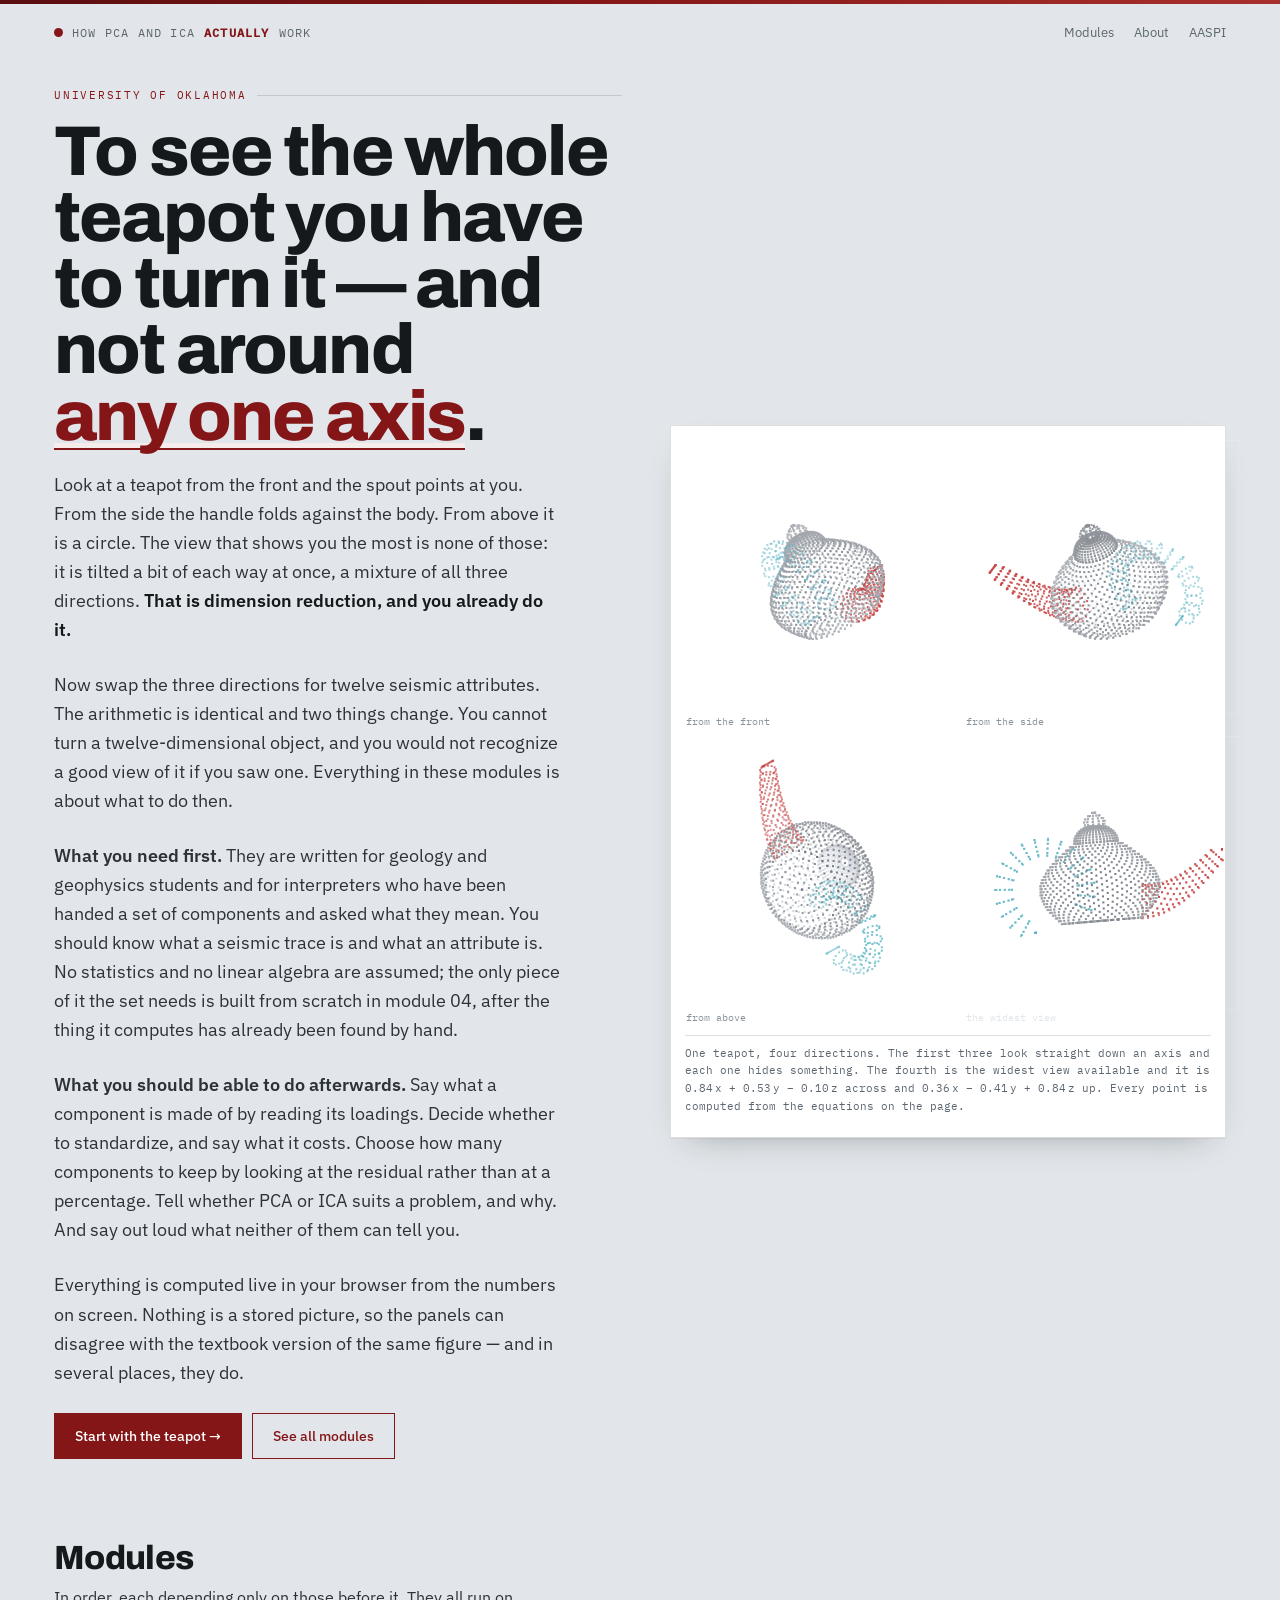
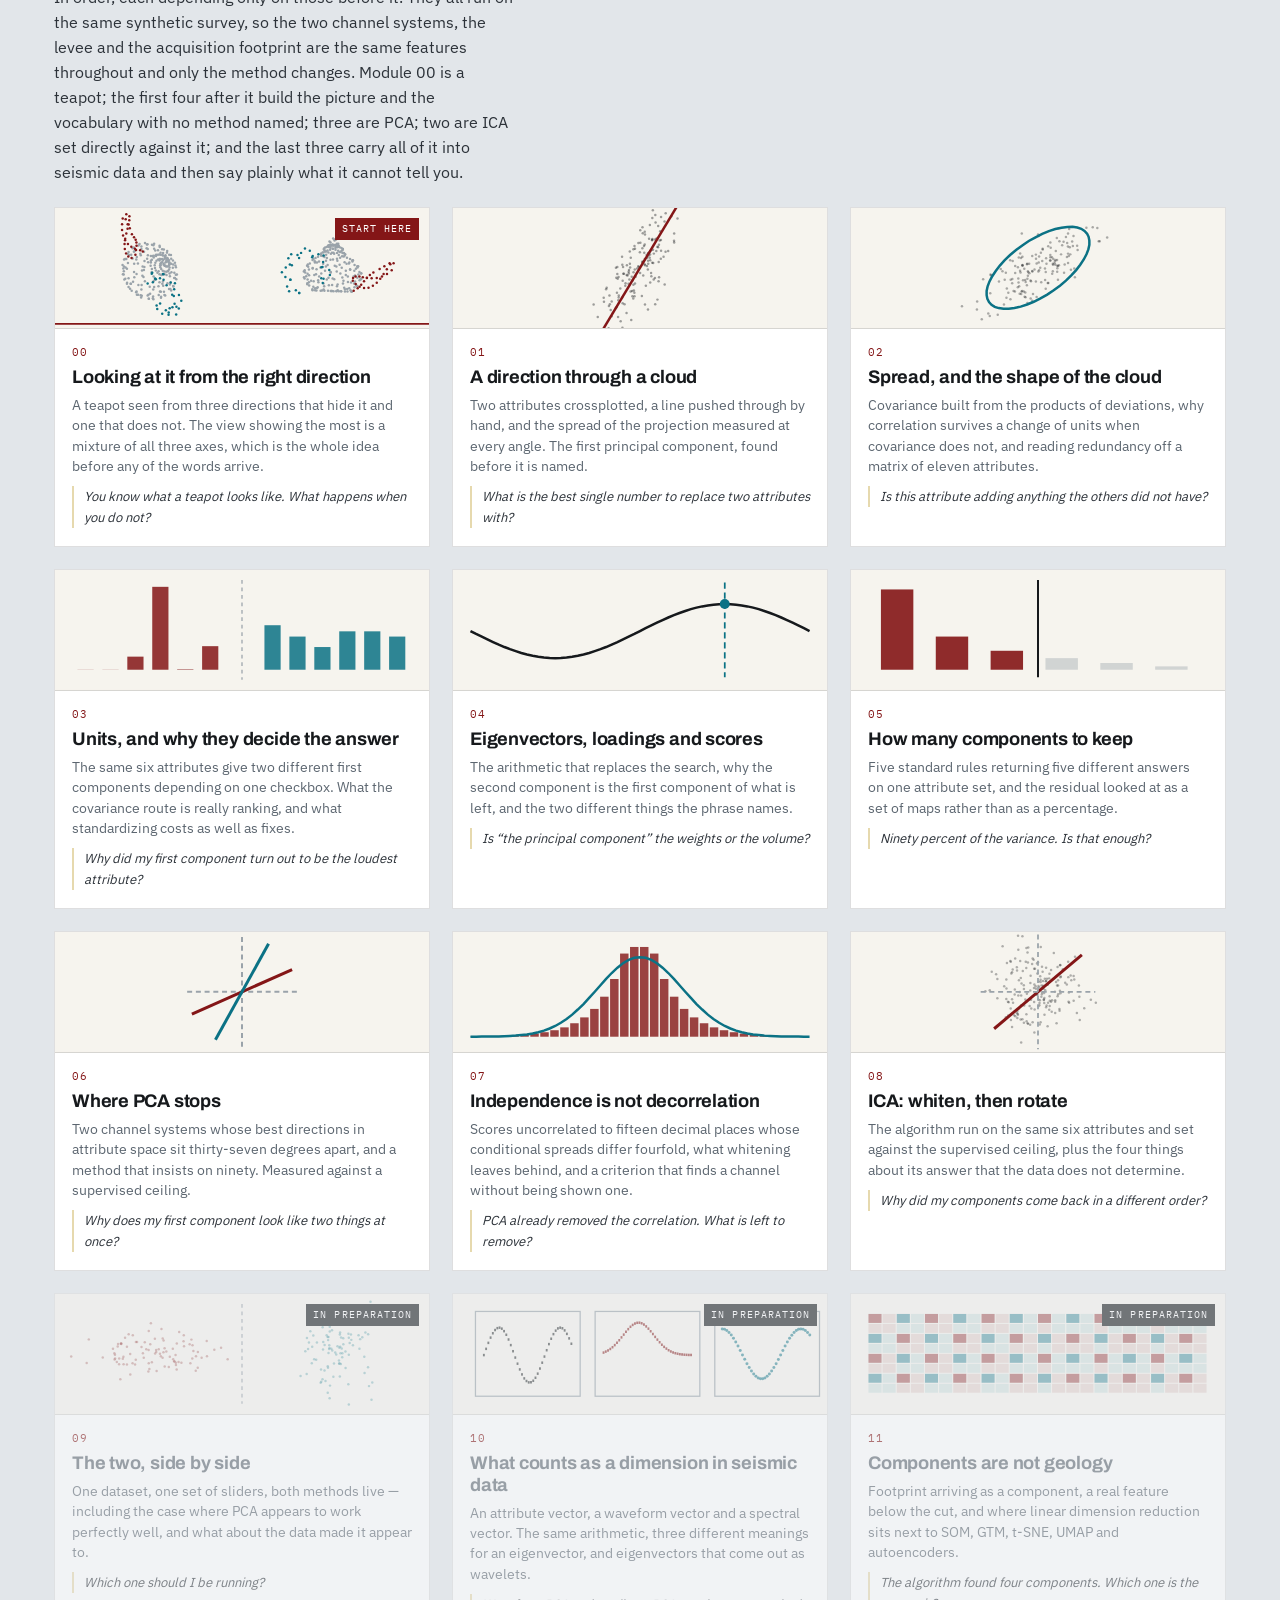
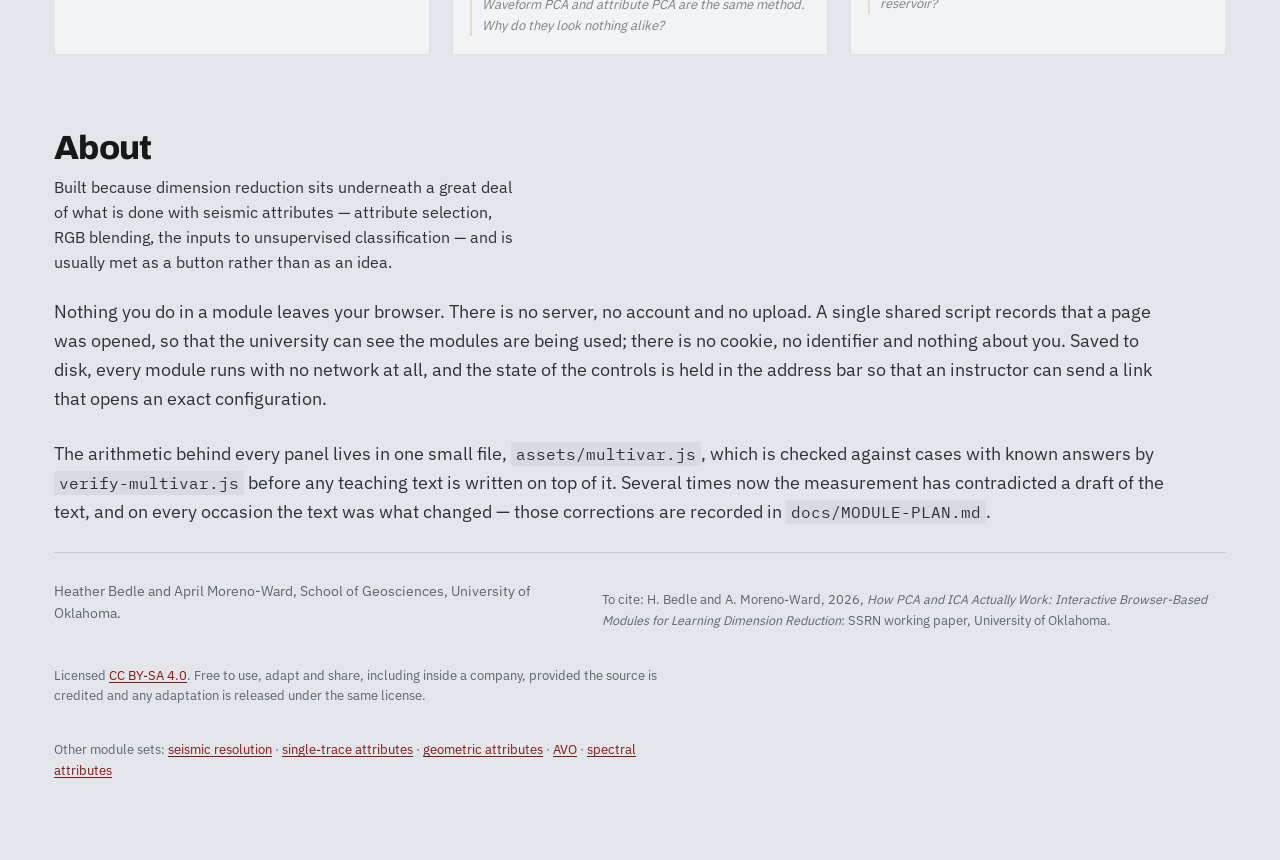
==== commit d1815c6d: "Add files via upload" ====
--- a/index.html
+++ b/index.html
@@ -4,7 +4,7 @@
 <meta charset="utf-8">
 <meta name="viewport" content="width=device-width, initial-scale=1">
 <title>How PCA and ICA Actually Work</title>
-<meta name="description" content="Interactive teaching modules on dimension reduction for geologists: what a feature space is, projection and variance, covariance and correlation, standardization, eigenvectors, how many components to keep, independence versus decorrelation, ICA, and what a component is not. Everything computed live in the browser.">
+<meta name="description" content="Interactive teaching modules on dimension reduction for geologists and interpreters. Projection and variance, covariance and correlation, standardization, eigenvectors, how many components to keep, independence versus decorrelation, ICA, and what a component is not. Everything computed live in the browser.">
 <link rel="stylesheet" href="assets/fonts.css">
 <link rel="stylesheet" href="assets/style.css">
 </head>
@@ -16,249 +16,303 @@
     <nav>
       <a href="#modules">Modules</a>
       <a href="#about">About</a>
-      <a href="https://hbedle-subsurface.github.io/spectral-attributes/">Spectral attributes</a>
-      <a href="https://hbedle-subsurface.github.io/geometric-attributes/">Geometric attributes</a>
+      <a href="https://www.ou.edu/mcee/labs/aaspi">AASPI</a>
     </nav>
   </header>
 
+  <!-- ================================ HERO ================================ -->
   <section class="hero">
     <div class="hero-grid">
       <div class="hero-copy">
         <p class="eyebrow">University of Oklahoma</p>
-        <h1 class="title">Twenty attributes. Three color channels. <em>Which three?</em></h1>
-        <p class="lede">Dimension reduction is the answer that machine learning gives to that question,
-          and it arrives wrapped in vocabulary nobody defines: feature, sample, loading, score,
-          whitening, embedding, negentropy. None of it is difficult. Most of it is one operation
-          repeated, and that operation can be drawn.</p>
-        <p class="lede">These modules build principal component analysis and independent component
-          analysis from a crossplot upward, on synthetic seismic that you can change while you watch.
-          <strong>No prior exposure to either method is assumed</strong>, and no matrix appears until
+        <h1 class="title">To see the whole teapot you have to turn it &mdash; and not around
+          <em>any one axis</em>.</h1>
+        <p class="lede">Look at a teapot from the front and the spout points at you. From the side the
+          handle folds against the body. From above it is a circle. The view that shows you the most is
+          none of those: it is tilted a bit of each way at once, a mixture of all three directions.
+          <strong>That is dimension reduction, and you already do it.</strong></p>
+        <p class="lede">Now swap the three directions for twelve seismic attributes. The arithmetic is
+          identical and two things change. You cannot turn a twelve-dimensional object, and you would not
+          recognize a good view of it if you saw one. Everything in these modules is about what to do
+          then.</p>
+        <p class="lede"><b>What you need first.</b> They are written for geology and geophysics students
+          and for interpreters who have been handed a set of components and asked what they mean. You
+          should know what a seismic trace is and what an attribute is. No statistics and no linear
+          algebra are assumed; the only piece of it the set needs is built from scratch in module 04,
           after the thing it computes has already been found by hand.</p>
-        <p class="lede">Everything is computed live in your browser from the numbers on screen. Nothing
-          is a stored picture, so the panels can disagree with the textbook version of the same figure
-          &mdash; and in a couple of places, they do.</p>
-        <div class="hero-cta">
-          <a class="btn" href="modules/directions.html">Start with a cloud of points →</a>
-          <a class="btn ghost" href="#modules">See all modules</a>
-        </div>
-      </div>
+        <p class="lede"><b>What you should be able to do afterwards.</b> Say what a component is made of
+          by reading its loadings. Decide whether to standardize, and say what it costs. Choose how many
+          components to keep by looking at the residual rather than at a percentage. Tell whether PCA or
+          ICA suits a problem, and why. And say out loud what neither of them can tell you.</p>
+        <p class="lede">Everything is computed live in your browser from the numbers on screen. Nothing is
+          a stored picture, so the panels can disagree with the textbook version of the same figure
+          &mdash; and in several places, they do.</p>
+        <p class="hero-cta"><a class="btn" href="modules/toomany.html">Start with the teapot &rarr;</a>
+          <a class="btn ghost" href="#modules">See all modules</a></p>
+      </div>
+
       <div class="hero-panel">
-        <svg viewBox="0 0 640 400" xmlns="http://www.w3.org/2000/svg" role="img" aria-label="A tilted cloud of points with the widest direction and its perpendicular marked">
-          <rect width="640" height="400" fill="#0d1014"/>
-          <g id="cloud" fill="rgba(226,230,234,0.55)">
-            <circle cx="318" cy="205" r="1.8"/><circle cx="292" cy="228" r="1.8"/>
-            <circle cx="344" cy="181" r="1.8"/><circle cx="270" cy="252" r="1.8"/>
-            <circle cx="366" cy="163" r="1.8"/><circle cx="246" cy="269" r="1.8"/>
-            <circle cx="392" cy="142" r="1.8"/><circle cx="222" cy="290" r="1.8"/>
-            <circle cx="300" cy="196" r="1.8"/><circle cx="336" cy="214" r="1.8"/>
-            <circle cx="278" cy="219" r="1.8"/><circle cx="360" cy="196" r="1.8"/>
-            <circle cx="256" cy="240" r="1.8"/><circle cx="384" cy="176" r="1.8"/>
-            <circle cx="232" cy="262" r="1.8"/><circle cx="408" cy="158" r="1.8"/>
-            <circle cx="310" cy="232" r="1.8"/><circle cx="286" cy="188" r="1.8"/>
-            <circle cx="330" cy="248" r="1.8"/><circle cx="262" cy="206" r="1.8"/>
-            <circle cx="352" cy="266" r="1.8"/><circle cx="240" cy="184" r="1.8"/>
-            <circle cx="374" cy="286" r="1.8"/><circle cx="216" cy="166" r="1.8"/>
-            <circle cx="326" cy="166" r="1.8"/><circle cx="298" cy="262" r="1.8"/>
-            <circle cx="348" cy="146" r="1.8"/><circle cx="274" cy="284" r="1.8"/>
-            <circle cx="304" cy="216" r="1.8"/><circle cx="322" cy="192" r="1.8"/>
-            <circle cx="288" cy="246" r="1.8"/><circle cx="356" cy="228" r="1.8"/>
-            <circle cx="266" cy="176" r="1.8"/><circle cx="380" cy="208" r="1.8"/>
-            <circle cx="244" cy="300" r="1.8"/><circle cx="404" cy="190" r="1.8"/>
-            <circle cx="314" cy="152" r="1.8"/><circle cx="294" cy="302" r="1.8"/>
-            <circle cx="338" cy="132" r="1.8"/><circle cx="268" cy="322" r="1.8"/>
-          </g>
-          <line x1="150" y1="352" x2="470" y2="112" stroke="#0B7285" stroke-width="2.4"/>
-          <line x1="230" y1="126" x2="398" y2="340" stroke="#5C6670" stroke-width="1.3" stroke-dasharray="6 5"/>
-          <line x1="70" y1="352" x2="70" y2="40" stroke="rgba(255,255,255,.22)"/>
-          <line x1="70" y1="352" x2="590" y2="352" stroke="rgba(255,255,255,.22)"/>
-          <text x="70" y="30" font-family="IBM Plex Mono, monospace" font-size="11" fill="#E2E6EA">peak envelope</text>
-          <text x="470" y="372" font-family="IBM Plex Mono, monospace" font-size="11" fill="#E2E6EA">RMS amplitude</text>
-          <text x="476" y="106" font-family="IBM Plex Mono, monospace" font-size="11" fill="#0B7285">widest: 84.8%</text>
-          <text x="404" y="352" font-family="IBM Plex Mono, monospace" font-size="11" fill="#5C6670">across: 15.2%</text>
-          <text x="70" y="392" font-family="IBM Plex Mono, monospace" font-size="11" fill="#5C6670">one point per trace — every value computed from the model on the page</text>
-          <line x1="70" y1="378" x2="590" y2="378" stroke="#841617" stroke-width="2"/>
-        </svg>
-        <div class="hero-cap"><span>two attributes, one cloud</span><b>5184 traces</b></div>
+        <canvas id="heroPot" aria-label="A teapot drawn as a cloud of points from four directions: front, side, above, and the direction that shows the most of it"></canvas>
+        <p class="hero-cap">One teapot, four directions. The first three look straight down an axis and
+          each one hides something. The fourth is the widest view available and it is
+          0.84&thinsp;x&nbsp;+&nbsp;0.53&thinsp;y&nbsp;&minus;&nbsp;0.10&thinsp;z across and
+          0.36&thinsp;x&nbsp;&minus;&nbsp;0.41&thinsp;y&nbsp;+&nbsp;0.84&thinsp;z up. Every point is
+          computed from the equations on the page.</p>
       </div>
     </div>
   </section>
 
-  <section id="modules">
-    <div class="plot-head" style="margin:28px 0 14px">
-      <h3>The modules</h3>
-      <span class="hint">Each one depends only on those before it</span>
+  <!-- ============================== MODULES =============================== -->
+  <section id="modules" class="modules">
+    <div class="sec-head">
+      <h2>Modules</h2>
+      <p class="lede">In order, each depending only on those before it. They all run on the same synthetic
+        survey, so the two channel systems, the levee and the acquisition footprint are the same features
+        throughout and only the method changes. Module 00 is a teapot; the first four after it build the
+        picture and the vocabulary with no method named; three are PCA; two are ICA set directly against
+        it; and the last three carry all of it into seismic data and then say plainly what it cannot tell
+        you.</p>
     </div>
 
-    <p class="lede" style="max-width:62em">The first four build the picture and the vocabulary with no
-      method named. The next three are PCA. The two after that are ICA, set against PCA directly. The
-      last three take all of it into seismic data and then say plainly what it cannot tell you.</p>
-
-    <div class="cards">
-
-      <article class="card">
-        <div class="card-body">
-          <p class="card-no">00</p>
-          <h3>Too many measurements</h3>
-          <p>A channel system seen through a dozen attributes, most of which agree with each other.
-            Sample, feature, dimension, feature space.</p>
-          <p class="q">Twenty volumes and three color channels. Now what?</p>
-          <p class="k">in preparation</p>
-        </div>
-      </article>
-
-      <article class="card">
-        <div class="card-body">
-          <p class="card-no">01</p>
-          <h3><a href="modules/directions.html">A direction through a cloud</a></h3>
-          <p>Two attributes crossplotted, a line pushed through by hand, and the spread of the projection
-            measured at every angle. The first principal component, found before it is named.</p>
-          <p class="q">What is the best single number to replace two attributes with?</p>
-        </div>
-      </article>
-
-      <article class="card">
-        <div class="card-body">
-          <p class="card-no">02</p>
-          <h3><a href="modules/spread.html">Spread, and the shape of the cloud</a></h3>
-          <p>Covariance built from the products of deviations, why correlation survives a change of units
-            when covariance does not, and reading redundancy off a matrix of eleven attributes.</p>
-          <p class="q">Is this attribute adding anything the others did not have?</p>
-        </div>
-      </article>
-
-      <article class="card">
-        <div class="card-body">
-          <p class="card-no">03</p>
-          <h3><a href="modules/units.html">Units, and why they decide the answer</a></h3>
-          <p>The same six attributes give two different first components depending on one checkbox. What
-            the covariance route is really ranking, and what standardizing costs as well as fixes.</p>
-          <p class="q">Why did my first component turn out to be the loudest attribute?</p>
-        </div>
-      </article>
-
-      <article class="card">
-        <div class="card-body">
-          <p class="card-no">04</p>
-          <h3><a href="modules/eigen.html">Eigenvectors, loadings and scores</a></h3>
-          <p>The arithmetic that replaces the sweep, why the second component is the first component of
-            what is left, and the two different things the phrase names.</p>
-          <p class="q">Is "the principal component" the weights or the volume?</p>
-        </div>
-      </article>
-
-      <article class="card">
-        <div class="card-body">
-          <p class="card-no">05</p>
-          <h3><a href="modules/howmany.html">How many components to keep</a></h3>
-          <p>Five standard rules returning five different answers on one attribute set, and the residual
-            looked at as a set of maps rather than as a percentage.</p>
-          <p class="q">Ninety percent of the variance. Is that enough?</p>
-        </div>
-      </article>
-
-      <article class="card">
-        <div class="card-body">
-          <p class="card-no">06</p>
-          <h3><a href="modules/wherepcastops.html">Where PCA stops</a></h3>
-          <p>Two channel systems whose best directions in attribute space sit 37 degrees apart, and a
-            method that insists on 90. Measured against a supervised ceiling.</p>
-          <p class="q">Why does my first component look like two things at once?</p>
-        </div>
-      </article>
-
-      <article class="card">
-        <div class="card-body">
-          <p class="card-no">07</p>
-          <h3><a href="modules/independence.html">Independence is not decorrelation</a></h3>
-          <p>Scores uncorrelated at 10<sup>&minus;15</sup> whose conditional spreads differ fourfold,
-            what whitening leaves behind, and a criterion that finds a channel without being shown one.</p>
-          <p class="q">PCA already removed the correlation. What is left to remove?</p>
-        </div>
-      </article>
-
-      <article class="card">
-        <div class="card-body">
-          <p class="card-no">08</p>
+    <div class="card-grid">
+
+      <a class="card" href="modules/toomany.html">
+        <div class="thumb"><svg viewBox="0 0 300 96" xmlns="http://www.w3.org/2000/svg" role="img" aria-hidden="true" focusable="false"><rect width="300" height="96" fill="#F6F4EE"/><circle cx="62.2" cy="40.6" r="1" fill="#9AA3AA"/><circle cx="57.8" cy="59.9" r="1" fill="#9AA3AA"/><circle cx="76.3" cy="68.8" r="1" fill="#9AA3AA"/><circle cx="83.1" cy="50.8" r="1" fill="#9AA3AA"/><circle cx="65.6" cy="39.3" r="1" fill="#9AA3AA"/><circle cx="56.4" cy="56.7" r="1" fill="#9AA3AA"/><circle cx="74.3" cy="70.1" r="1" fill="#9AA3AA"/><circle cx="85.4" cy="53.6" r="1" fill="#9AA3AA"/><circle cx="68.8" cy="38.0" r="1" fill="#9AA3AA"/><circle cx="55.2" cy="50.8" r="1" fill="#9AA3AA"/><circle cx="69.6" cy="70.3" r="1" fill="#9AA3AA"/><circle cx="86.6" cy="59.0" r="1" fill="#9AA3AA"/><circle cx="74.5" cy="38.0" r="1" fill="#9AA3AA"/><circle cx="55.3" cy="46.9" r="1" fill="#9AA3AA"/><circle cx="66.6" cy="69.5" r="1" fill="#9AA3AA"/><circle cx="86.8" cy="62.3" r="1" fill="#9AA3AA"/><circle cx="78.3" cy="38.6" r="1" fill="#9AA3AA"/><circle cx="57.2" cy="41.0" r="1" fill="#9AA3AA"/><circle cx="61.5" cy="66.4" r="1" fill="#9AA3AA"/><circle cx="84.9" cy="67.2" r="1" fill="#9AA3AA"/><circle cx="83.8" cy="42.2" r="1" fill="#9AA3AA"/><circle cx="59.5" cy="37.7" r="1" fill="#9AA3AA"/><circle cx="59.0" cy="63.4" r="1" fill="#9AA3AA"/><circle cx="83.2" cy="69.8" r="1" fill="#9AA3AA"/><circle cx="87.1" cy="44.8" r="1" fill="#9AA3AA"/><circle cx="63.3" cy="35.1" r="1" fill="#9AA3AA"/><circle cx="55.6" cy="57.3" r="1" fill="#9AA3AA"/><circle cx="78.5" cy="72.4" r="1" fill="#9AA3AA"/><circle cx="90.6" cy="50.8" r="1" fill="#9AA3AA"/><circle cx="69.3" cy="32.9" r="1" fill="#9AA3AA"/><circle cx="54.5" cy="53.1" r="1" fill="#9AA3AA"/><circle cx="75.3" cy="72.8" r="1" fill="#9AA3AA"/><circle cx="92.2" cy="54.7" r="1" fill="#9AA3AA"/><circle cx="73.5" cy="32.3" r="1" fill="#9AA3AA"/><circle cx="54.2" cy="45.7" r="1" fill="#9AA3AA"/><circle cx="69.1" cy="71.7" r="1" fill="#9AA3AA"/><circle cx="92.2" cy="61.3" r="1" fill="#9AA3AA"/><circle cx="80.4" cy="34.0" r="1" fill="#9AA3AA"/><circle cx="55.4" cy="41.4" r="1" fill="#9AA3AA"/><circle cx="65.7" cy="69.6" r="1" fill="#9AA3AA"/><circle cx="91.5" cy="65.0" r="1" fill="#9AA3AA"/><circle cx="84.7" cy="35.8" r="1" fill="#9AA3AA"/><circle cx="59.0" cy="35.3" r="1" fill="#9AA3AA"/><circle cx="60.2" cy="64.8" r="1" fill="#9AA3AA"/><circle cx="87.8" cy="69.8" r="1" fill="#9AA3AA"/><circle cx="90.4" cy="41.1" r="1" fill="#9AA3AA"/><circle cx="62.2" cy="32.2" r="1" fill="#9AA3AA"/><circle cx="57.7" cy="60.8" r="1" fill="#9AA3AA"/><circle cx="85.0" cy="71.9" r="1" fill="#9AA3AA"/><circle cx="93.2" cy="44.8" r="1" fill="#9AA3AA"/><circle cx="67.0" cy="30.0" r="1" fill="#9AA3AA"/><circle cx="55.1" cy="53.3" r="1" fill="#9AA3AA"/><circle cx="78.9" cy="73.2" r="1" fill="#9AA3AA"/><circle cx="95.7" cy="52.0" r="1" fill="#9AA3AA"/><circle cx="74.2" cy="29.0" r="1" fill="#9AA3AA"/><circle cx="54.8" cy="48.5" r="1" fill="#9AA3AA"/><circle cx="75.2" cy="72.7" r="1" fill="#9AA3AA"/><circle cx="96.2" cy="56.2" r="1" fill="#9AA3AA"/><circle cx="78.9" cy="29.8" r="1" fill="#9AA3AA"/><circle cx="56.3" cy="41.0" r="1" fill="#9AA3AA"/><circle cx="68.7" cy="69.9" r="1" fill="#9AA3AA"/><circle cx="95.0" cy="63.0" r="1" fill="#9AA3AA"/><circle cx="85.9" cy="33.0" r="1" fill="#9AA3AA"/><circle cx="58.3" cy="36.8" r="1" fill="#9AA3AA"/><circle cx="65.4" cy="66.9" r="1" fill="#9AA3AA"/><circle cx="93.2" cy="66.2" r="1" fill="#9AA3AA"/><circle cx="89.8" cy="35.8" r="1" fill="#9AA3AA"/><circle cx="63.2" cy="31.6" r="1" fill="#9AA3AA"/><circle cx="60.6" cy="60.8" r="1" fill="#9AA3AA"/><circle cx="88.4" cy="70.1" r="1" fill="#9AA3AA"/><circle cx="94.6" cy="42.1" r="1" fill="#9AA3AA"/><circle cx="67.8" cy="28.8" r="1" fill="#9AA3AA"/><circle cx="59.0" cy="56.3" r="1" fill="#9AA3AA"/><circle cx="85.1" cy="71.2" r="1" fill="#9AA3AA"/><circle cx="96.6" cy="46.2" r="1" fill="#9AA3AA"/><circle cx="72.2" cy="28.1" r="1" fill="#9AA3AA"/><circle cx="57.7" cy="48.7" r="1" fill="#9AA3AA"/><circle cx="78.7" cy="70.9" r="1" fill="#9AA3AA"/><circle cx="97.8" cy="53.3" r="1" fill="#9AA3AA"/><circle cx="79.5" cy="28.7" r="1" fill="#9AA3AA"/><circle cx="58.5" cy="44.1" r="1" fill="#9AA3AA"/><circle cx="75.0" cy="69.5" r="1" fill="#9AA3AA"/><circle cx="97.3" cy="57.1" r="1" fill="#9AA3AA"/><circle cx="83.9" cy="30.2" r="1" fill="#9AA3AA"/><circle cx="61.1" cy="37.5" r="1" fill="#9AA3AA"/><circle cx="69.3" cy="65.4" r="1" fill="#9AA3AA"/><circle cx="94.8" cy="62.6" r="1" fill="#9AA3AA"/><circle cx="90.0" cy="34.4" r="1" fill="#9AA3AA"/><circle cx="64.0" cy="34.5" r="1" fill="#9AA3AA"/><circle cx="66.9" cy="61.8" r="1" fill="#9AA3AA"/><circle cx="92.5" cy="64.9" r="1" fill="#9AA3AA"/><circle cx="93.0" cy="37.7" r="1" fill="#9AA3AA"/><circle cx="69.3" cy="30.8" r="1" fill="#9AA3AA"/><circle cx="63.6" cy="55.5" r="1" fill="#9AA3AA"/><circle cx="87.4" cy="67.1" r="1" fill="#9AA3AA"/><circle cx="96.2" cy="43.9" r="1" fill="#9AA3AA"/><circle cx="73.7" cy="29.2" r="1" fill="#9AA3AA"/><circle cx="63.4" cy="51.3" r="1" fill="#9AA3AA"/><circle cx="84.2" cy="67.0" r="1" fill="#9AA3AA"/><circle cx="97.0" cy="47.6" r="1" fill="#9AA3AA"/><circle cx="77.8" cy="29.4" r="1" fill="#9AA3AA"/><circle cx="63.5" cy="44.8" r="1" fill="#9AA3AA"/><circle cx="78.8" cy="65.4" r="1" fill="#9AA3AA"/><circle cx="96.9" cy="53.5" r="1" fill="#9AA3AA"/><circle cx="84.0" cy="31.2" r="1" fill="#9AA3AA"/><circle cx="65.2" cy="41.3" r="1" fill="#9AA3AA"/><circle cx="76.0" cy="63.1" r="1" fill="#9AA3AA"/><circle cx="95.6" cy="56.1" r="1" fill="#9AA3AA"/><circle cx="87.3" cy="33.3" r="1" fill="#9AA3AA"/><circle cx="68.4" cy="36.7" r="1" fill="#9AA3AA"/><circle cx="72.1" cy="58.8" r="1" fill="#9AA3AA"/><circle cx="92.7" cy="59.7" r="1" fill="#9AA3AA"/><circle cx="91.6" cy="37.6" r="1" fill="#9AA3AA"/><circle cx="71.4" cy="35.0" r="1" fill="#9AA3AA"/><circle cx="71.0" cy="55.4" r="1" fill="#9AA3AA"/><circle cx="90.2" cy="60.3" r="1" fill="#9AA3AA"/><circle cx="93.2" cy="40.7" r="1" fill="#9AA3AA"/><circle cx="74.4" cy="32.9" r="1" fill="#9AA3AA"/><circle cx="69.8" cy="50.1" r="1" fill="#9AA3AA"/><circle cx="86.1" cy="60.7" r="1" fill="#9AA3AA"/><circle cx="94.8" cy="45.4" r="1" fill="#9AA3AA"/><circle cx="79.5" cy="32.6" r="1" fill="#9AA3AA"/><circle cx="70.3" cy="46.9" r="1" fill="#9AA3AA"/><circle cx="83.8" cy="59.6" r="1" fill="#9AA3AA"/><circle cx="94.5" cy="48.0" r="1" fill="#9AA3AA"/><circle cx="82.6" cy="33.8" r="1" fill="#9AA3AA"/><circle cx="71.8" cy="42.6" r="1" fill="#9AA3AA"/><circle cx="80.3" cy="57.4" r="1" fill="#9AA3AA"/><circle cx="93.4" cy="51.5" r="1" fill="#9AA3AA"/><circle cx="86.7" cy="36.0" r="1" fill="#9AA3AA"/><circle cx="73.9" cy="40.7" r="1" fill="#9AA3AA"/><circle cx="79.1" cy="54.9" r="1" fill="#9AA3AA"/><circle cx="91.9" cy="52.5" r="1" fill="#9AA3AA"/><circle cx="88.6" cy="38.0" r="1" fill="#9AA3AA"/><circle cx="76.9" cy="38.5" r="1" fill="#9AA3AA"/><circle cx="77.5" cy="51.5" r="1" fill="#9AA3AA"/><circle cx="89.5" cy="53.7" r="1" fill="#9AA3AA"/><circle cx="90.6" cy="41.2" r="1" fill="#9AA3AA"/><circle cx="79.3" cy="38.3" r="1" fill="#9AA3AA"/><circle cx="77.7" cy="49.0" r="1" fill="#9AA3AA"/><circle cx="87.9" cy="53.1" r="1" fill="#9AA3AA"/><circle cx="90.9" cy="43.1" r="1" fill="#9AA3AA"/><circle cx="81.1" cy="37.5" r="1" fill="#9AA3AA"/><circle cx="76.7" cy="46.3" r="1" fill="#9AA3AA"/><circle cx="85.4" cy="53.7" r="1" fill="#9AA3AA"/><circle cx="91.6" cy="45.8" r="1" fill="#9AA3AA"/><circle cx="83.7" cy="37.3" r="1" fill="#9AA3AA"/><circle cx="76.9" cy="43.8" r="1" fill="#9AA3AA"/><circle cx="83.8" cy="53.1" r="1" fill="#9AA3AA"/><circle cx="91.9" cy="47.7" r="1" fill="#9AA3AA"/><circle cx="86.1" cy="37.7" r="1" fill="#9AA3AA"/><circle cx="77.7" cy="41.6" r="1" fill="#9AA3AA"/><circle cx="82.2" cy="51.9" r="1" fill="#9AA3AA"/><circle cx="91.5" cy="49.4" r="1" fill="#9AA3AA"/><circle cx="88.4" cy="38.7" r="1" fill="#9AA3AA"/><circle cx="79.2" cy="39.7" r="1" fill="#9AA3AA"/><circle cx="80.9" cy="50.2" r="1" fill="#9AA3AA"/><circle cx="90.6" cy="50.6" r="1" fill="#9AA3AA"/><circle cx="90.2" cy="40.2" r="1" fill="#9AA3AA"/><circle cx="81.0" cy="38.5" r="1" fill="#9AA3AA"/><circle cx="80.2" cy="48.1" r="1" fill="#9AA3AA"/><circle cx="89.3" cy="51.1" r="1" fill="#9AA3AA"/><circle cx="91.4" cy="41.9" r="1" fill="#9AA3AA"/><circle cx="82.5" cy="37.6" r="1" fill="#9AA3AA"/><circle cx="80.0" cy="45.9" r="1" fill="#9AA3AA"/><circle cx="87.8" cy="51.0" r="1" fill="#9AA3AA"/><circle cx="91.9" cy="43.7" r="1" fill="#9AA3AA"/><circle cx="84.7" cy="37.6" r="1" fill="#9AA3AA"/><circle cx="80.5" cy="43.9" r="1" fill="#9AA3AA"/><circle cx="86.4" cy="50.3" r="1" fill="#9AA3AA"/><circle cx="91.8" cy="45.2" r="1" fill="#9AA3AA"/><circle cx="86.6" cy="38.2" r="1" fill="#9AA3AA"/><circle cx="81.4" cy="42.4" r="1" fill="#9AA3AA"/><circle cx="85.2" cy="49.0" r="1" fill="#9AA3AA"/><circle cx="91.2" cy="46.4" r="1" fill="#9AA3AA"/><circle cx="88.1" cy="39.3" r="1" fill="#9AA3AA"/><circle cx="82.7" cy="41.3" r="1" fill="#9AA3AA"/><circle cx="84.5" cy="47.6" r="1" fill="#9AA3AA"/><circle cx="90.2" cy="46.9" r="1" fill="#9AA3AA"/><circle cx="89.1" cy="40.6" r="1" fill="#9AA3AA"/><circle cx="84.0" cy="40.9" r="1" fill="#9AA3AA"/><circle cx="84.3" cy="46.1" r="1" fill="#9AA3AA"/><circle cx="89.1" cy="47.0" r="1" fill="#9AA3AA"/><circle cx="89.5" cy="42.0" r="1" fill="#9AA3AA"/><circle cx="85.3" cy="41.1" r="1" fill="#9AA3AA"/><circle cx="84.5" cy="44.8" r="1" fill="#9AA3AA"/><circle cx="88.0" cy="46.4" r="1" fill="#9AA3AA"/><circle cx="89.3" cy="43.1" r="1" fill="#9AA3AA"/><circle cx="86.0" cy="40.9" r="1" fill="#9AA3AA"/><circle cx="85.2" cy="43.9" r="1" fill="#9AA3AA"/><circle cx="87.2" cy="45.6" r="1" fill="#9AA3AA"/><circle cx="88.6" cy="43.8" r="1" fill="#9AA3AA"/><circle cx="86.8" cy="41.8" r="1" fill="#9AA3AA"/><circle cx="88.1" cy="46.4" r="1" fill="#9AA3AA"/><circle cx="84.8" cy="45.8" r="1" fill="#9AA3AA"/><circle cx="84.2" cy="40.9" r="1" fill="#9AA3AA"/><circle cx="88.5" cy="39.8" r="1" fill="#9AA3AA"/><circle cx="91.4" cy="44.0" r="1" fill="#9AA3AA"/><circle cx="88.6" cy="46.4" r="1" fill="#9AA3AA"/><circle cx="86.1" cy="43.3" r="1" fill="#9AA3AA"/><circle cx="87.9" cy="40.8" r="1" fill="#9AA3AA"/><circle cx="90.0" cy="41.3" r="1" fill="#9AA3AA"/><circle cx="89.7" cy="42.6" r="1" fill="#9AA3AA"/><circle cx="70.1" cy="54.3" r="1" fill="#9AA3AA"/><circle cx="65.4" cy="52.9" r="1" fill="#9AA3AA"/><circle cx="71.3" cy="49.7" r="1" fill="#9AA3AA"/><circle cx="69.5" cy="61.7" r="1" fill="#9AA3AA"/><circle cx="71.7" cy="47.3" r="1" fill="#9AA3AA"/><circle cx="62.6" cy="59.1" r="1" fill="#9AA3AA"/><circle cx="79.2" cy="58.5" r="1" fill="#9AA3AA"/><circle cx="66.5" cy="44.5" r="1" fill="#9AA3AA"/><circle cx="60.9" cy="60.7" r="1" fill="#9AA3AA"/><circle cx="79.5" cy="63.4" r="1" fill="#9AA3AA"/><circle cx="74.7" cy="43.5" r="1" fill="#9AA3AA"/><circle cx="56.6" cy="47.7" r="1" fill="#9AA3AA"/><circle cx="65.1" cy="67.6" r="1" fill="#9AA3AA"/><circle cx="83.0" cy="62.7" r="1" fill="#9AA3AA"/><circle cx="76.9" cy="42.3" r="1" fill="#9AA3AA"/><circle cx="61.4" cy="40.2" r="1" fill="#841617"/><circle cx="70.4" cy="34.9" r="1" fill="#841617"/><circle cx="64.5" cy="37.6" r="1" fill="#841617"/><circle cx="58.8" cy="38.9" r="1" fill="#841617"/><circle cx="68.3" cy="33.8" r="1" fill="#841617"/><circle cx="65.0" cy="33.6" r="1" fill="#841617"/><circle cx="57.0" cy="36.4" r="1" fill="#841617"/><circle cx="64.1" cy="32.6" r="1" fill="#841617"/><circle cx="65.4" cy="30.3" r="1" fill="#841617"/><circle cx="56.0" cy="32.9" r="1" fill="#841617"/><circle cx="61.2" cy="31.1" r="1" fill="#841617"/><circle cx="65.3" cy="27.6" r="1" fill="#841617"/><circle cx="55.8" cy="28.8" r="1" fill="#841617"/><circle cx="58.5" cy="28.9" r="1" fill="#841617"/><circle cx="64.7" cy="25.4" r="1" fill="#841617"/><circle cx="56.3" cy="24.6" r="1" fill="#841617"/><circle cx="56.2" cy="25.8" r="1" fill="#841617"/><circle cx="63.4" cy="23.4" r="1" fill="#841617"/><circle cx="57.2" cy="20.5" r="1" fill="#841617"/><circle cx="54.6" cy="22.0" r="1" fill="#841617"/><circle cx="61.7" cy="21.1" r="1" fill="#841617"/><circle cx="58.2" cy="16.7" r="1" fill="#841617"/><circle cx="53.8" cy="17.6" r="1" fill="#841617"/><circle cx="60.0" cy="16.3" r="1" fill="#841617"/><circle cx="59.1" cy="13.2" r="1" fill="#841617"/><circle cx="53.8" cy="13.0" r="1" fill="#841617"/><circle cx="58.3" cy="13.0" r="1" fill="#841617"/><circle cx="59.6" cy="9.9" r="1" fill="#841617"/><circle cx="54.3" cy="8.4" r="1" fill="#841617"/><circle cx="56.7" cy="9.1" r="1" fill="#841617"/><circle cx="59.7" cy="6.7" r="1" fill="#841617"/><circle cx="57.2" cy="5.1" r="1" fill="#841617"/><circle cx="74.3" cy="60.5" r="1" fill="#0B7285"/><circle cx="78.5" cy="59.6" r="1" fill="#0B7285"/><circle cx="80.3" cy="56.6" r="1" fill="#0B7285"/><circle cx="78.0" cy="52.0" r="1" fill="#0B7285"/><circle cx="77.6" cy="52.8" r="1" fill="#0B7285"/><circle cx="80.9" cy="57.1" r="1" fill="#0B7285"/><circle cx="84.2" cy="56.3" r="1" fill="#0B7285"/><circle cx="86.9" cy="53.2" r="1" fill="#0B7285"/><circle cx="86.7" cy="52.9" r="1" fill="#0B7285"/><circle cx="87.1" cy="57.6" r="1" fill="#0B7285"/><circle cx="89.5" cy="61.9" r="1" fill="#0B7285"/><circle cx="92.8" cy="59.7" r="1" fill="#0B7285"/><circle cx="96.2" cy="60.4" r="1" fill="#0B7285"/><circle cx="95.6" cy="65.1" r="1" fill="#0B7285"/><circle cx="94.0" cy="69.6" r="1" fill="#0B7285"/><circle cx="95.3" cy="70.6" r="1" fill="#0B7285"/><circle cx="99.4" cy="69.8" r="1" fill="#0B7285"/><circle cx="101.3" cy="74.5" r="1" fill="#0B7285"/><circle cx="97.4" cy="79.3" r="1" fill="#0B7285"/><circle cx="94.2" cy="79.7" r="1" fill="#0B7285"/><circle cx="95.9" cy="76.9" r="1" fill="#0B7285"/><circle cx="99.3" cy="80.7" r="1" fill="#0B7285"/><circle cx="97.2" cy="85.4" r="1" fill="#0B7285"/><circle cx="91.1" cy="85.6" r="1" fill="#0B7285"/><circle cx="88.9" cy="82.1" r="1" fill="#0B7285"/><circle cx="92.0" cy="80.4" r="1" fill="#0B7285"/><circle cx="91.2" cy="83.9" r="1" fill="#0B7285"/><circle cx="86.0" cy="84.9" r="1" fill="#0B7285"/><circle cx="82.0" cy="81.0" r="1" fill="#0B7285"/><circle cx="81.5" cy="78.2" r="1" fill="#0B7285"/><circle cx="84.3" cy="76.6" r="1" fill="#0B7285"/><circle cx="238.1" cy="67.1" r="1" fill="#9AA3AA"/><circle cx="223.4" cy="66.7" r="1" fill="#9AA3AA"/><circle cx="206.6" cy="66.0" r="1" fill="#9AA3AA"/><circle cx="219.0" cy="66.3" r="1" fill="#9AA3AA"/><circle cx="237.6" cy="67.0" r="1" fill="#9AA3AA"/><circle cx="226.8" cy="65.9" r="1" fill="#9AA3AA"/><circle cx="206.4" cy="65.1" r="1" fill="#9AA3AA"/><circle cx="215.5" cy="65.3" r="1" fill="#9AA3AA"/><circle cx="237.1" cy="66.0" r="1" fill="#9AA3AA"/><circle cx="232.6" cy="65.1" r="1" fill="#9AA3AA"/><circle cx="208.6" cy="64.3" r="1" fill="#9AA3AA"/><circle cx="210.2" cy="64.2" r="1" fill="#9AA3AA"/><circle cx="234.4" cy="65.0" r="1" fill="#9AA3AA"/><circle cx="236.0" cy="64.3" r="1" fill="#9AA3AA"/><circle cx="210.7" cy="63.5" r="1" fill="#9AA3AA"/><circle cx="207.2" cy="63.2" r="1" fill="#9AA3AA"/><circle cx="232.0" cy="63.9" r="1" fill="#9AA3AA"/><circle cx="240.2" cy="63.5" r="1" fill="#9AA3AA"/><circle cx="215.9" cy="62.7" r="1" fill="#9AA3AA"/><circle cx="203.9" cy="62.2" r="1" fill="#9AA3AA"/><circle cx="226.2" cy="62.8" r="1" fill="#9AA3AA"/><circle cx="242.0" cy="62.6" r="1" fill="#9AA3AA"/><circle cx="219.7" cy="62.0" r="1" fill="#9AA3AA"/><circle cx="202.4" cy="61.2" r="1" fill="#9AA3AA"/><circle cx="222.3" cy="61.7" r="1" fill="#9AA3AA"/><circle cx="242.4" cy="62.6" r="1" fill="#9AA3AA"/><circle cx="226.7" cy="61.3" r="1" fill="#9AA3AA"/><circle cx="202.4" cy="60.3" r="1" fill="#9AA3AA"/><circle cx="215.4" cy="60.6" r="1" fill="#9AA3AA"/><circle cx="241.4" cy="61.5" r="1" fill="#9AA3AA"/><circle cx="231.0" cy="60.5" r="1" fill="#9AA3AA"/><circle cx="203.7" cy="59.5" r="1" fill="#9AA3AA"/><circle cx="211.3" cy="59.5" r="1" fill="#9AA3AA"/><circle cx="239.9" cy="60.5" r="1" fill="#9AA3AA"/><circle cx="237.5" cy="59.7" r="1" fill="#9AA3AA"/><circle cx="207.5" cy="58.7" r="1" fill="#9AA3AA"/><circle cx="205.4" cy="58.4" r="1" fill="#9AA3AA"/><circle cx="235.0" cy="59.4" r="1" fill="#9AA3AA"/><circle cx="240.7" cy="58.9" r="1" fill="#9AA3AA"/><circle cx="211.1" cy="57.9" r="1" fill="#9AA3AA"/><circle cx="202.6" cy="57.4" r="1" fill="#9AA3AA"/><circle cx="231.4" cy="58.3" r="1" fill="#9AA3AA"/><circle cx="244.3" cy="58.0" r="1" fill="#9AA3AA"/><circle cx="218.0" cy="57.3" r="1" fill="#9AA3AA"/><circle cx="200.2" cy="56.5" r="1" fill="#9AA3AA"/><circle cx="224.0" cy="57.1" r="1" fill="#9AA3AA"/><circle cx="245.5" cy="57.1" r="1" fill="#9AA3AA"/><circle cx="222.7" cy="56.5" r="1" fill="#9AA3AA"/><circle cx="199.7" cy="55.6" r="1" fill="#9AA3AA"/><circle cx="219.4" cy="56.0" r="1" fill="#9AA3AA"/><circle cx="245.1" cy="57.0" r="1" fill="#9AA3AA"/><circle cx="230.5" cy="55.8" r="1" fill="#9AA3AA"/><circle cx="201.5" cy="54.8" r="1" fill="#9AA3AA"/><circle cx="211.9" cy="54.9" r="1" fill="#9AA3AA"/><circle cx="242.5" cy="56.0" r="1" fill="#9AA3AA"/><circle cx="234.9" cy="55.0" r="1" fill="#9AA3AA"/><circle cx="203.8" cy="53.9" r="1" fill="#9AA3AA"/><circle cx="208.0" cy="53.8" r="1" fill="#9AA3AA"/><circle cx="239.5" cy="54.9" r="1" fill="#9AA3AA"/><circle cx="240.7" cy="54.2" r="1" fill="#9AA3AA"/><circle cx="209.4" cy="53.2" r="1" fill="#9AA3AA"/><circle cx="202.6" cy="52.8" r="1" fill="#9AA3AA"/><circle cx="233.3" cy="53.7" r="1" fill="#9AA3AA"/><circle cx="243.4" cy="53.4" r="1" fill="#9AA3AA"/><circle cx="213.6" cy="52.5" r="1" fill="#9AA3AA"/><circle cx="200.7" cy="51.8" r="1" fill="#9AA3AA"/><circle cx="228.9" cy="52.6" r="1" fill="#9AA3AA"/><circle cx="245.5" cy="52.5" r="1" fill="#9AA3AA"/><circle cx="221.2" cy="51.8" r="1" fill="#9AA3AA"/><circle cx="199.6" cy="50.9" r="1" fill="#9AA3AA"/><circle cx="221.1" cy="51.4" r="1" fill="#9AA3AA"/><circle cx="245.7" cy="52.4" r="1" fill="#9AA3AA"/><circle cx="226.0" cy="51.0" r="1" fill="#9AA3AA"/><circle cx="200.3" cy="50.0" r="1" fill="#9AA3AA"/><circle cx="216.6" cy="50.4" r="1" fill="#9AA3AA"/><circle cx="244.2" cy="51.4" r="1" fill="#9AA3AA"/><circle cx="233.3" cy="50.3" r="1" fill="#9AA3AA"/><circle cx="203.7" cy="49.3" r="1" fill="#9AA3AA"/><circle cx="209.8" cy="49.2" r="1" fill="#9AA3AA"/><circle cx="240.1" cy="50.3" r="1" fill="#9AA3AA"/><circle cx="236.8" cy="49.5" r="1" fill="#9AA3AA"/><circle cx="206.7" cy="48.5" r="1" fill="#9AA3AA"/><circle cx="206.7" cy="48.2" r="1" fill="#9AA3AA"/><circle cx="236.7" cy="49.2" r="1" fill="#9AA3AA"/><circle cx="241.4" cy="48.7" r="1" fill="#9AA3AA"/><circle cx="213.0" cy="47.8" r="1" fill="#9AA3AA"/><circle cx="203.1" cy="47.2" r="1" fill="#9AA3AA"/><circle cx="230.0" cy="48.0" r="1" fill="#9AA3AA"/><circle cx="242.7" cy="47.7" r="1" fill="#9AA3AA"/><circle cx="217.3" cy="47.0" r="1" fill="#9AA3AA"/><circle cx="202.2" cy="46.3" r="1" fill="#9AA3AA"/><circle cx="225.7" cy="47.0" r="1" fill="#9AA3AA"/><circle cx="243.2" cy="46.8" r="1" fill="#9AA3AA"/><circle cx="224.4" cy="46.3" r="1" fill="#9AA3AA"/><circle cx="202.8" cy="45.4" r="1" fill="#9AA3AA"/><circle cx="218.7" cy="45.8" r="1" fill="#9AA3AA"/><circle cx="242.5" cy="46.7" r="1" fill="#9AA3AA"/><circle cx="228.3" cy="45.5" r="1" fill="#9AA3AA"/><circle cx="204.4" cy="44.6" r="1" fill="#9AA3AA"/><circle cx="215.1" cy="44.8" r="1" fill="#9AA3AA"/><circle cx="240.3" cy="45.7" r="1" fill="#9AA3AA"/><circle cx="233.9" cy="44.7" r="1" fill="#9AA3AA"/><circle cx="208.5" cy="43.8" r="1" fill="#9AA3AA"/><circle cx="210.1" cy="43.7" r="1" fill="#9AA3AA"/><circle cx="235.8" cy="44.6" r="1" fill="#9AA3AA"/><circle cx="236.1" cy="43.8" r="1" fill="#9AA3AA"/><circle cx="211.8" cy="43.0" r="1" fill="#9AA3AA"/><circle cx="208.4" cy="42.7" r="1" fill="#9AA3AA"/><circle cx="232.3" cy="43.5" r="1" fill="#9AA3AA"/><circle cx="238.6" cy="43.0" r="1" fill="#9AA3AA"/><circle cx="217.4" cy="42.3" r="1" fill="#9AA3AA"/><circle cx="206.6" cy="41.8" r="1" fill="#9AA3AA"/><circle cx="226.5" cy="42.4" r="1" fill="#9AA3AA"/><circle cx="238.6" cy="42.0" r="1" fill="#9AA3AA"/><circle cx="221.0" cy="41.5" r="1" fill="#9AA3AA"/><circle cx="207.4" cy="40.9" r="1" fill="#9AA3AA"/><circle cx="223.0" cy="41.3" r="1" fill="#9AA3AA"/><circle cx="239.0" cy="42.0" r="1" fill="#9AA3AA"/><circle cx="226.2" cy="40.7" r="1" fill="#9AA3AA"/><circle cx="209.0" cy="40.1" r="1" fill="#9AA3AA"/><circle cx="218.1" cy="40.2" r="1" fill="#9AA3AA"/><circle cx="236.7" cy="40.9" r="1" fill="#9AA3AA"/><circle cx="228.7" cy="39.9" r="1" fill="#9AA3AA"/><circle cx="211.0" cy="39.2" r="1" fill="#9AA3AA"/><circle cx="216.1" cy="39.3" r="1" fill="#9AA3AA"/><circle cx="234.2" cy="39.9" r="1" fill="#9AA3AA"/><circle cx="231.7" cy="39.0" r="1" fill="#9AA3AA"/><circle cx="214.7" cy="38.5" r="1" fill="#9AA3AA"/><circle cx="213.5" cy="38.3" r="1" fill="#9AA3AA"/><circle cx="230.3" cy="38.8" r="1" fill="#9AA3AA"/><circle cx="232.4" cy="38.1" r="1" fill="#9AA3AA"/><circle cx="217.5" cy="37.6" r="1" fill="#9AA3AA"/><circle cx="213.3" cy="37.4" r="1" fill="#9AA3AA"/><circle cx="227.6" cy="37.8" r="1" fill="#9AA3AA"/><circle cx="232.8" cy="37.1" r="1" fill="#9AA3AA"/><circle cx="221.3" cy="36.8" r="1" fill="#9AA3AA"/><circle cx="213.5" cy="36.5" r="1" fill="#9AA3AA"/><circle cx="223.9" cy="36.7" r="1" fill="#9AA3AA"/><circle cx="231.9" cy="36.2" r="1" fill="#9AA3AA"/><circle cx="223.3" cy="35.9" r="1" fill="#9AA3AA"/><circle cx="214.7" cy="35.6" r="1" fill="#9AA3AA"/><circle cx="222.1" cy="35.8" r="1" fill="#9AA3AA"/><circle cx="231.7" cy="36.1" r="1" fill="#9AA3AA"/><circle cx="226.2" cy="36.0" r="1" fill="#9AA3AA"/><circle cx="215.4" cy="35.6" r="1" fill="#9AA3AA"/><circle cx="219.3" cy="35.7" r="1" fill="#9AA3AA"/><circle cx="230.6" cy="36.1" r="1" fill="#9AA3AA"/><circle cx="228.2" cy="35.3" r="1" fill="#9AA3AA"/><circle cx="216.7" cy="34.9" r="1" fill="#9AA3AA"/><circle cx="217.5" cy="34.8" r="1" fill="#9AA3AA"/><circle cx="229.1" cy="35.2" r="1" fill="#9AA3AA"/><circle cx="229.8" cy="34.5" r="1" fill="#9AA3AA"/><circle cx="218.6" cy="34.1" r="1" fill="#9AA3AA"/><circle cx="216.2" cy="33.9" r="1" fill="#9AA3AA"/><circle cx="227.1" cy="34.3" r="1" fill="#9AA3AA"/><circle cx="230.7" cy="33.7" r="1" fill="#9AA3AA"/><circle cx="220.7" cy="33.4" r="1" fill="#9AA3AA"/><circle cx="215.7" cy="33.1" r="1" fill="#9AA3AA"/><circle cx="225.0" cy="33.4" r="1" fill="#9AA3AA"/><circle cx="230.9" cy="32.9" r="1" fill="#9AA3AA"/><circle cx="222.9" cy="32.7" r="1" fill="#9AA3AA"/><circle cx="215.8" cy="32.4" r="1" fill="#9AA3AA"/><circle cx="222.8" cy="32.6" r="1" fill="#9AA3AA"/><circle cx="230.9" cy="32.9" r="1" fill="#9AA3AA"/><circle cx="224.9" cy="32.1" r="1" fill="#9AA3AA"/><circle cx="216.7" cy="31.7" r="1" fill="#9AA3AA"/><circle cx="221.0" cy="31.8" r="1" fill="#9AA3AA"/><circle cx="229.8" cy="32.1" r="1" fill="#9AA3AA"/><circle cx="226.4" cy="31.5" r="1" fill="#9AA3AA"/><circle cx="218.0" cy="31.2" r="1" fill="#9AA3AA"/><circle cx="219.7" cy="31.2" r="1" fill="#9AA3AA"/><circle cx="228.4" cy="31.5" r="1" fill="#9AA3AA"/><circle cx="227.3" cy="31.0" r="1" fill="#9AA3AA"/><circle cx="219.6" cy="30.7" r="1" fill="#9AA3AA"/><circle cx="219.1" cy="30.6" r="1" fill="#9AA3AA"/><circle cx="226.7" cy="30.9" r="1" fill="#9AA3AA"/><circle cx="227.6" cy="30.5" r="1" fill="#9AA3AA"/><circle cx="221.3" cy="30.3" r="1" fill="#9AA3AA"/><circle cx="219.0" cy="30.2" r="1" fill="#9AA3AA"/><circle cx="225.1" cy="30.4" r="1" fill="#9AA3AA"/><circle cx="227.3" cy="30.1" r="1" fill="#9AA3AA"/><circle cx="222.7" cy="30.0" r="1" fill="#9AA3AA"/><circle cx="219.6" cy="29.9" r="1" fill="#9AA3AA"/><circle cx="223.7" cy="30.0" r="1" fill="#9AA3AA"/><circle cx="226.5" cy="29.9" r="1" fill="#9AA3AA"/><circle cx="223.7" cy="29.8" r="1" fill="#9AA3AA"/><circle cx="220.5" cy="29.7" r="1" fill="#9AA3AA"/><circle cx="222.9" cy="29.7" r="1" fill="#9AA3AA"/><circle cx="226.3" cy="29.9" r="1" fill="#9AA3AA"/><circle cx="224.2" cy="29.7" r="1" fill="#9AA3AA"/><circle cx="221.7" cy="29.6" r="1" fill="#9AA3AA"/><circle cx="222.6" cy="29.6" r="1" fill="#9AA3AA"/><circle cx="225.2" cy="29.7" r="1" fill="#9AA3AA"/><circle cx="220.5" cy="30.1" r="1" fill="#9AA3AA"/><circle cx="222.7" cy="29.3" r="1" fill="#9AA3AA"/><circle cx="227.2" cy="28.7" r="1" fill="#9AA3AA"/><circle cx="226.1" cy="28.6" r="1" fill="#9AA3AA"/><circle cx="221.0" cy="27.6" r="1" fill="#9AA3AA"/><circle cx="220.2" cy="26.8" r="1" fill="#9AA3AA"/><circle cx="224.3" cy="26.1" r="1" fill="#9AA3AA"/><circle cx="225.5" cy="25.3" r="1" fill="#9AA3AA"/><circle cx="224.1" cy="25.3" r="1" fill="#9AA3AA"/><circle cx="223.1" cy="24.4" r="1" fill="#9AA3AA"/><circle cx="222.2" cy="66.5" r="1" fill="#9AA3AA"/><circle cx="225.8" cy="66.7" r="1" fill="#9AA3AA"/><circle cx="225.8" cy="66.6" r="1" fill="#9AA3AA"/><circle cx="216.1" cy="66.4" r="1" fill="#9AA3AA"/><circle cx="227.7" cy="66.7" r="1" fill="#9AA3AA"/><circle cx="221.7" cy="66.6" r="1" fill="#9AA3AA"/><circle cx="214.2" cy="66.2" r="1" fill="#9AA3AA"/><circle cx="232.6" cy="66.9" r="1" fill="#9AA3AA"/><circle cx="221.2" cy="66.6" r="1" fill="#9AA3AA"/><circle cx="209.7" cy="66.1" r="1" fill="#9AA3AA"/><circle cx="229.5" cy="66.7" r="1" fill="#9AA3AA"/><circle cx="234.6" cy="67.0" r="1" fill="#9AA3AA"/><circle cx="213.1" cy="66.3" r="1" fill="#9AA3AA"/><circle cx="208.6" cy="66.0" r="1" fill="#9AA3AA"/><circle cx="229.5" cy="66.7" r="1" fill="#9AA3AA"/><circle cx="238.9" cy="58.3" r="1" fill="#841617"/><circle cx="239.1" cy="56.1" r="1" fill="#841617"/><circle cx="239.6" cy="66.4" r="1" fill="#841617"/><circle cx="241.2" cy="61.0" r="1" fill="#841617"/><circle cx="241.1" cy="55.0" r="1" fill="#841617"/><circle cx="242.8" cy="64.4" r="1" fill="#841617"/><circle cx="244.3" cy="63.1" r="1" fill="#841617"/><circle cx="244.2" cy="54.9" r="1" fill="#841617"/><circle cx="245.6" cy="61.6" r="1" fill="#841617"/><circle cx="247.9" cy="64.1" r="1" fill="#841617"/><circle cx="246.9" cy="55.5" r="1" fill="#841617"/><circle cx="247.9" cy="58.7" r="1" fill="#841617"/><circle cx="251.5" cy="63.9" r="1" fill="#841617"/><circle cx="250.2" cy="56.1" r="1" fill="#841617"/><circle cx="250.2" cy="56.0" r="1" fill="#841617"/><circle cx="255.0" cy="62.4" r="1" fill="#841617"/><circle cx="254.0" cy="56.4" r="1" fill="#841617"/><circle cx="252.6" cy="53.7" r="1" fill="#841617"/><circle cx="258.1" cy="59.9" r="1" fill="#841617"/><circle cx="258.1" cy="56.1" r="1" fill="#841617"/><circle cx="255.4" cy="51.7" r="1" fill="#841617"/><circle cx="260.9" cy="56.7" r="1" fill="#841617"/><circle cx="262.3" cy="54.9" r="1" fill="#841617"/><circle cx="260.4" cy="48.9" r="1" fill="#841617"/><circle cx="263.6" cy="53.0" r="1" fill="#841617"/><circle cx="266.3" cy="52.9" r="1" fill="#841617"/><circle cx="264.2" cy="46.7" r="1" fill="#841617"/><circle cx="266.2" cy="49.1" r="1" fill="#841617"/><circle cx="270.1" cy="50.0" r="1" fill="#841617"/><circle cx="268.4" cy="44.4" r="1" fill="#841617"/><circle cx="269.0" cy="45.1" r="1" fill="#841617"/><circle cx="271.6" cy="44.3" r="1" fill="#841617"/><circle cx="214.8" cy="60.1" r="1" fill="#0B7285"/><circle cx="213.6" cy="56.3" r="1" fill="#0B7285"/><circle cx="215.4" cy="56.8" r="1" fill="#0B7285"/><circle cx="220.5" cy="53.8" r="1" fill="#0B7285"/><circle cx="220.0" cy="49.7" r="1" fill="#0B7285"/><circle cx="214.6" cy="47.4" r="1" fill="#0B7285"/><circle cx="213.7" cy="47.6" r="1" fill="#0B7285"/><circle cx="215.1" cy="43.4" r="1" fill="#0B7285"/><circle cx="215.5" cy="38.2" r="1" fill="#0B7285"/><circle cx="211.3" cy="37.1" r="1" fill="#0B7285"/><circle cx="206.3" cy="39.5" r="1" fill="#0B7285"/><circle cx="206.7" cy="38.6" r="1" fill="#0B7285"/><circle cx="204.4" cy="34.2" r="1" fill="#0B7285"/><circle cx="200.5" cy="32.4" r="1" fill="#0B7285"/><circle cx="197.4" cy="36.0" r="1" fill="#0B7285"/><circle cx="195.8" cy="40.1" r="1" fill="#0B7285"/><circle cx="194.5" cy="37.8" r="1" fill="#0B7285"/><circle cx="189.5" cy="37.1" r="1" fill="#0B7285"/><circle cx="187.2" cy="40.4" r="1" fill="#0B7285"/><circle cx="188.4" cy="45.3" r="1" fill="#0B7285"/><circle cx="190.0" cy="46.0" r="1" fill="#0B7285"/><circle cx="185.1" cy="47.8" r="1" fill="#0B7285"/><circle cx="182.0" cy="51.5" r="1" fill="#0B7285"/><circle cx="184.8" cy="55.3" r="1" fill="#0B7285"/><circle cx="188.8" cy="57.6" r="1" fill="#0B7285"/><circle cx="188.8" cy="57.5" r="1" fill="#0B7285"/><circle cx="186.2" cy="62.9" r="1" fill="#0B7285"/><circle cx="187.8" cy="66.8" r="1" fill="#0B7285"/><circle cx="193.2" cy="66.0" r="1" fill="#0B7285"/><circle cx="195.9" cy="68.2" r="1" fill="#0B7285"/><circle cx="195.9" cy="68.2" r="1" fill="#0B7285"/><line x1="0.0" y1="93.0" x2="300.0" y2="93.0" stroke="#841617" stroke-width="1.4"/></svg></div>
+        <div class="card-body">
+          <div class="card-no">00</div>
+          <h3>Looking at it from the right direction</h3>
+          <p>A teapot seen from three directions that hide it and one that does not. The view showing the most is a mixture of all three axes, which is the whole idea before any of the words arrive.</p>
+          <div class="q">You know what a teapot looks like. What happens when you do not?</div>
+        </div>
+        <span class="flag next">Start here</span>
+      </a>
+
+      <a class="card" href="modules/directions.html">
+        <div class="thumb"><svg viewBox="0 0 300 96" xmlns="http://www.w3.org/2000/svg" role="img" aria-hidden="true" focusable="false"><rect width="300" height="96" fill="#F6F4EE"/><circle cx="162.5" cy="11.6" r="1" fill="#16191C" opacity="0.4"/><circle cx="159.9" cy="8.0" r="1" fill="#16191C" opacity="0.4"/><circle cx="182.6" cy="-2.2" r="1" fill="#16191C" opacity="0.4"/><circle cx="132.6" cy="74.0" r="1" fill="#16191C" opacity="0.4"/><circle cx="136.1" cy="58.3" r="1" fill="#16191C" opacity="0.4"/><circle cx="131.1" cy="79.6" r="1" fill="#16191C" opacity="0.4"/><circle cx="130.7" cy="47.9" r="1" fill="#16191C" opacity="0.4"/><circle cx="116.1" cy="87.4" r="1" fill="#16191C" opacity="0.4"/><circle cx="125.1" cy="78.7" r="1" fill="#16191C" opacity="0.4"/><circle cx="172.6" cy="34.4" r="1" fill="#16191C" opacity="0.4"/><circle cx="144.7" cy="61.6" r="1" fill="#16191C" opacity="0.4"/><circle cx="164.0" cy="31.1" r="1" fill="#16191C" opacity="0.4"/><circle cx="164.6" cy="14.5" r="1" fill="#16191C" opacity="0.4"/><circle cx="177.4" cy="20.4" r="1" fill="#16191C" opacity="0.4"/><circle cx="112.8" cy="77.5" r="1" fill="#16191C" opacity="0.4"/><circle cx="165.3" cy="55.6" r="1" fill="#16191C" opacity="0.4"/><circle cx="166.7" cy="40.7" r="1" fill="#16191C" opacity="0.4"/><circle cx="165.0" cy="43.4" r="1" fill="#16191C" opacity="0.4"/><circle cx="150.3" cy="27.9" r="1" fill="#16191C" opacity="0.4"/><circle cx="146.5" cy="55.1" r="1" fill="#16191C" opacity="0.4"/><circle cx="166.9" cy="7.3" r="1" fill="#16191C" opacity="0.4"/><circle cx="152.1" cy="43.7" r="1" fill="#16191C" opacity="0.4"/><circle cx="138.4" cy="60.3" r="1" fill="#16191C" opacity="0.4"/><circle cx="154.1" cy="46.0" r="1" fill="#16191C" opacity="0.4"/><circle cx="152.6" cy="54.1" r="1" fill="#16191C" opacity="0.4"/><circle cx="128.3" cy="84.0" r="1" fill="#16191C" opacity="0.4"/><circle cx="156.3" cy="49.3" r="1" fill="#16191C" opacity="0.4"/><circle cx="159.7" cy="25.9" r="1" fill="#16191C" opacity="0.4"/><circle cx="158.9" cy="33.9" r="1" fill="#16191C" opacity="0.4"/><circle cx="166.2" cy="18.6" r="1" fill="#16191C" opacity="0.4"/><circle cx="157.3" cy="24.6" r="1" fill="#16191C" opacity="0.4"/><circle cx="153.8" cy="41.0" r="1" fill="#16191C" opacity="0.4"/><circle cx="148.6" cy="46.8" r="1" fill="#16191C" opacity="0.4"/><circle cx="134.2" cy="64.6" r="1" fill="#16191C" opacity="0.4"/><circle cx="184.5" cy="-12.7" r="1" fill="#16191C" opacity="0.4"/><circle cx="121.1" cy="75.3" r="1" fill="#16191C" opacity="0.4"/><circle cx="134.5" cy="90.9" r="1" fill="#16191C" opacity="0.4"/><circle cx="163.3" cy="24.4" r="1" fill="#16191C" opacity="0.4"/><circle cx="157.3" cy="35.9" r="1" fill="#16191C" opacity="0.4"/><circle cx="160.0" cy="24.8" r="1" fill="#16191C" opacity="0.4"/><circle cx="161.1" cy="36.6" r="1" fill="#16191C" opacity="0.4"/><circle cx="144.6" cy="72.6" r="1" fill="#16191C" opacity="0.4"/><circle cx="140.9" cy="51.2" r="1" fill="#16191C" opacity="0.4"/><circle cx="143.9" cy="70.7" r="1" fill="#16191C" opacity="0.4"/><circle cx="155.3" cy="37.8" r="1" fill="#16191C" opacity="0.4"/><circle cx="125.5" cy="70.2" r="1" fill="#16191C" opacity="0.4"/><circle cx="154.0" cy="21.3" r="1" fill="#16191C" opacity="0.4"/><circle cx="203.5" cy="-14.4" r="1" fill="#16191C" opacity="0.4"/><circle cx="135.6" cy="39.1" r="1" fill="#16191C" opacity="0.4"/><circle cx="156.4" cy="81.4" r="1" fill="#16191C" opacity="0.4"/><circle cx="142.5" cy="66.9" r="1" fill="#16191C" opacity="0.4"/><circle cx="162.3" cy="5.7" r="1" fill="#16191C" opacity="0.4"/><circle cx="159.1" cy="54.7" r="1" fill="#16191C" opacity="0.4"/><circle cx="160.4" cy="33.5" r="1" fill="#16191C" opacity="0.4"/><circle cx="165.3" cy="-6.6" r="1" fill="#16191C" opacity="0.4"/><circle cx="155.8" cy="39.9" r="1" fill="#16191C" opacity="0.4"/><circle cx="123.3" cy="64.0" r="1" fill="#16191C" opacity="0.4"/><circle cx="137.1" cy="52.8" r="1" fill="#16191C" opacity="0.4"/><circle cx="164.0" cy="73.5" r="1" fill="#16191C" opacity="0.4"/><circle cx="158.1" cy="37.3" r="1" fill="#16191C" opacity="0.4"/><circle cx="152.9" cy="42.9" r="1" fill="#16191C" opacity="0.4"/><circle cx="166.9" cy="34.2" r="1" fill="#16191C" opacity="0.4"/><circle cx="156.9" cy="38.2" r="1" fill="#16191C" opacity="0.4"/><circle cx="136.1" cy="76.4" r="1" fill="#16191C" opacity="0.4"/><circle cx="146.0" cy="60.6" r="1" fill="#16191C" opacity="0.4"/><circle cx="138.2" cy="62.4" r="1" fill="#16191C" opacity="0.4"/><circle cx="158.9" cy="52.1" r="1" fill="#16191C" opacity="0.4"/><circle cx="177.4" cy="27.7" r="1" fill="#16191C" opacity="0.4"/><circle cx="132.8" cy="55.4" r="1" fill="#16191C" opacity="0.4"/><circle cx="164.9" cy="58.8" r="1" fill="#16191C" opacity="0.4"/><circle cx="156.6" cy="44.7" r="1" fill="#16191C" opacity="0.4"/><circle cx="164.5" cy="31.4" r="1" fill="#16191C" opacity="0.4"/><circle cx="126.9" cy="109.8" r="1" fill="#16191C" opacity="0.4"/><circle cx="141.2" cy="49.7" r="1" fill="#16191C" opacity="0.4"/><circle cx="133.0" cy="70.1" r="1" fill="#16191C" opacity="0.4"/><circle cx="126.5" cy="81.9" r="1" fill="#16191C" opacity="0.4"/><circle cx="130.6" cy="80.2" r="1" fill="#16191C" opacity="0.4"/><circle cx="156.5" cy="36.2" r="1" fill="#16191C" opacity="0.4"/><circle cx="153.7" cy="45.1" r="1" fill="#16191C" opacity="0.4"/><circle cx="149.9" cy="35.4" r="1" fill="#16191C" opacity="0.4"/><circle cx="135.9" cy="96.0" r="1" fill="#16191C" opacity="0.4"/><circle cx="122.8" cy="65.2" r="1" fill="#16191C" opacity="0.4"/><circle cx="145.5" cy="67.9" r="1" fill="#16191C" opacity="0.4"/><circle cx="132.9" cy="71.8" r="1" fill="#16191C" opacity="0.4"/><circle cx="139.5" cy="46.0" r="1" fill="#16191C" opacity="0.4"/><circle cx="170.6" cy="4.3" r="1" fill="#16191C" opacity="0.4"/><circle cx="144.8" cy="51.5" r="1" fill="#16191C" opacity="0.4"/><circle cx="135.8" cy="45.5" r="1" fill="#16191C" opacity="0.4"/><circle cx="131.0" cy="55.9" r="1" fill="#16191C" opacity="0.4"/><circle cx="132.1" cy="56.7" r="1" fill="#16191C" opacity="0.4"/><circle cx="146.0" cy="32.6" r="1" fill="#16191C" opacity="0.4"/><circle cx="158.2" cy="41.9" r="1" fill="#16191C" opacity="0.4"/><circle cx="175.1" cy="6.7" r="1" fill="#16191C" opacity="0.4"/><circle cx="158.2" cy="59.8" r="1" fill="#16191C" opacity="0.4"/><circle cx="135.7" cy="71.7" r="1" fill="#16191C" opacity="0.4"/><circle cx="140.8" cy="60.7" r="1" fill="#16191C" opacity="0.4"/><circle cx="154.0" cy="77.4" r="1" fill="#16191C" opacity="0.4"/><circle cx="131.8" cy="47.4" r="1" fill="#16191C" opacity="0.4"/><circle cx="151.5" cy="70.6" r="1" fill="#16191C" opacity="0.4"/><circle cx="155.6" cy="46.6" r="1" fill="#16191C" opacity="0.4"/><circle cx="139.2" cy="84.2" r="1" fill="#16191C" opacity="0.4"/><circle cx="168.9" cy="39.1" r="1" fill="#16191C" opacity="0.4"/><circle cx="157.8" cy="39.9" r="1" fill="#16191C" opacity="0.4"/><circle cx="124.8" cy="96.5" r="1" fill="#16191C" opacity="0.4"/><circle cx="132.4" cy="87.5" r="1" fill="#16191C" opacity="0.4"/><circle cx="139.3" cy="53.7" r="1" fill="#16191C" opacity="0.4"/><circle cx="157.9" cy="13.7" r="1" fill="#16191C" opacity="0.4"/><circle cx="160.3" cy="1.8" r="1" fill="#16191C" opacity="0.4"/><circle cx="141.9" cy="44.7" r="1" fill="#16191C" opacity="0.4"/><circle cx="153.2" cy="30.4" r="1" fill="#16191C" opacity="0.4"/><circle cx="169.4" cy="-1.2" r="1" fill="#16191C" opacity="0.4"/><circle cx="147.7" cy="48.5" r="1" fill="#16191C" opacity="0.4"/><circle cx="143.7" cy="66.5" r="1" fill="#16191C" opacity="0.4"/><circle cx="158.1" cy="34.8" r="1" fill="#16191C" opacity="0.4"/><circle cx="150.2" cy="17.8" r="1" fill="#16191C" opacity="0.4"/><circle cx="160.6" cy="44.2" r="1" fill="#16191C" opacity="0.4"/><circle cx="136.6" cy="52.7" r="1" fill="#16191C" opacity="0.4"/><circle cx="162.1" cy="25.3" r="1" fill="#16191C" opacity="0.4"/><circle cx="156.5" cy="42.3" r="1" fill="#16191C" opacity="0.4"/><circle cx="127.3" cy="75.1" r="1" fill="#16191C" opacity="0.4"/><circle cx="143.4" cy="55.1" r="1" fill="#16191C" opacity="0.4"/><circle cx="144.7" cy="33.0" r="1" fill="#16191C" opacity="0.4"/><circle cx="165.2" cy="29.4" r="1" fill="#16191C" opacity="0.4"/><circle cx="131.5" cy="68.0" r="1" fill="#16191C" opacity="0.4"/><circle cx="141.0" cy="52.6" r="1" fill="#16191C" opacity="0.4"/><circle cx="151.8" cy="43.1" r="1" fill="#16191C" opacity="0.4"/><circle cx="162.2" cy="77.2" r="1" fill="#16191C" opacity="0.4"/><circle cx="180.1" cy="8.5" r="1" fill="#16191C" opacity="0.4"/><circle cx="125.8" cy="77.3" r="1" fill="#16191C" opacity="0.4"/><circle cx="157.0" cy="36.3" r="1" fill="#16191C" opacity="0.4"/><circle cx="161.0" cy="57.3" r="1" fill="#16191C" opacity="0.4"/><circle cx="159.7" cy="25.5" r="1" fill="#16191C" opacity="0.4"/><circle cx="142.1" cy="47.7" r="1" fill="#16191C" opacity="0.4"/><circle cx="152.0" cy="15.4" r="1" fill="#16191C" opacity="0.4"/><circle cx="165.8" cy="26.1" r="1" fill="#16191C" opacity="0.4"/><circle cx="141.8" cy="34.9" r="1" fill="#16191C" opacity="0.4"/><circle cx="127.3" cy="86.9" r="1" fill="#16191C" opacity="0.4"/><circle cx="169.8" cy="61.3" r="1" fill="#16191C" opacity="0.4"/><circle cx="145.6" cy="70.7" r="1" fill="#16191C" opacity="0.4"/><circle cx="148.7" cy="28.0" r="1" fill="#16191C" opacity="0.4"/><circle cx="149.1" cy="47.4" r="1" fill="#16191C" opacity="0.4"/><circle cx="166.8" cy="25.7" r="1" fill="#16191C" opacity="0.4"/><circle cx="163.1" cy="34.4" r="1" fill="#16191C" opacity="0.4"/><circle cx="120.9" cy="72.0" r="1" fill="#16191C" opacity="0.4"/><circle cx="177.3" cy="26.2" r="1" fill="#16191C" opacity="0.4"/><circle cx="145.8" cy="49.3" r="1" fill="#16191C" opacity="0.4"/><circle cx="137.6" cy="77.2" r="1" fill="#16191C" opacity="0.4"/><circle cx="142.6" cy="39.9" r="1" fill="#16191C" opacity="0.4"/><circle cx="145.6" cy="30.5" r="1" fill="#16191C" opacity="0.4"/><circle cx="153.8" cy="19.0" r="1" fill="#16191C" opacity="0.4"/><circle cx="170.5" cy="35.1" r="1" fill="#16191C" opacity="0.4"/><circle cx="136.4" cy="47.3" r="1" fill="#16191C" opacity="0.4"/><circle cx="145.1" cy="66.1" r="1" fill="#16191C" opacity="0.4"/><circle cx="140.0" cy="54.1" r="1" fill="#16191C" opacity="0.4"/><circle cx="150.1" cy="52.1" r="1" fill="#16191C" opacity="0.4"/><circle cx="169.7" cy="10.8" r="1" fill="#16191C" opacity="0.4"/><circle cx="143.0" cy="89.8" r="1" fill="#16191C" opacity="0.4"/><circle cx="159.8" cy="43.9" r="1" fill="#16191C" opacity="0.4"/><circle cx="153.4" cy="35.9" r="1" fill="#16191C" opacity="0.4"/><circle cx="177.1" cy="-14.3" r="1" fill="#16191C" opacity="0.4"/><circle cx="131.8" cy="52.9" r="1" fill="#16191C" opacity="0.4"/><circle cx="162.0" cy="56.1" r="1" fill="#16191C" opacity="0.4"/><circle cx="141.5" cy="57.3" r="1" fill="#16191C" opacity="0.4"/><circle cx="153.8" cy="29.2" r="1" fill="#16191C" opacity="0.4"/><circle cx="151.9" cy="32.3" r="1" fill="#16191C" opacity="0.4"/><circle cx="152.2" cy="20.3" r="1" fill="#16191C" opacity="0.4"/><circle cx="133.0" cy="98.6" r="1" fill="#16191C" opacity="0.4"/><circle cx="181.9" cy="-4.6" r="1" fill="#16191C" opacity="0.4"/><circle cx="154.7" cy="62.4" r="1" fill="#16191C" opacity="0.4"/><circle cx="144.0" cy="58.1" r="1" fill="#16191C" opacity="0.4"/><line x1="119.1" y1="99.4" x2="180.9" y2="-3.4" stroke="#841617" stroke-width="2"/></svg></div>
+        <div class="card-body">
+          <div class="card-no">01</div>
+          <h3>A direction through a cloud</h3>
+          <p>Two attributes crossplotted, a line pushed through by hand, and the spread of the projection measured at every angle. The first principal component, found before it is named.</p>
+          <div class="q">What is the best single number to replace two attributes with?</div>
+        </div>
+      </a>
+
+      <a class="card" href="modules/spread.html">
+        <div class="thumb"><svg viewBox="0 0 300 96" xmlns="http://www.w3.org/2000/svg" role="img" aria-hidden="true" focusable="false"><rect width="300" height="96" fill="#F6F4EE"/><circle cx="136.4" cy="40.2" r="1" fill="#16191C" opacity="0.35"/><circle cx="162.0" cy="45.6" r="1" fill="#16191C" opacity="0.35"/><circle cx="160.0" cy="42.2" r="1" fill="#16191C" opacity="0.35"/><circle cx="137.3" cy="66.6" r="1" fill="#16191C" opacity="0.35"/><circle cx="127.9" cy="73.2" r="1" fill="#16191C" opacity="0.35"/><circle cx="141.3" cy="44.7" r="1" fill="#16191C" opacity="0.35"/><circle cx="165.1" cy="24.0" r="1" fill="#16191C" opacity="0.35"/><circle cx="175.5" cy="31.4" r="1" fill="#16191C" opacity="0.35"/><circle cx="153.4" cy="42.6" r="1" fill="#16191C" opacity="0.35"/><circle cx="159.9" cy="37.8" r="1" fill="#16191C" opacity="0.35"/><circle cx="167.2" cy="26.6" r="1" fill="#16191C" opacity="0.35"/><circle cx="165.4" cy="51.1" r="1" fill="#16191C" opacity="0.35"/><circle cx="140.0" cy="71.5" r="1" fill="#16191C" opacity="0.35"/><circle cx="170.5" cy="27.1" r="1" fill="#16191C" opacity="0.35"/><circle cx="139.3" cy="71.2" r="1" fill="#16191C" opacity="0.35"/><circle cx="175.0" cy="16.9" r="1" fill="#16191C" opacity="0.35"/><circle cx="104.9" cy="89.2" r="1" fill="#16191C" opacity="0.35"/><circle cx="145.4" cy="74.4" r="1" fill="#16191C" opacity="0.35"/><circle cx="118.7" cy="58.9" r="1" fill="#16191C" opacity="0.35"/><circle cx="134.2" cy="56.5" r="1" fill="#16191C" opacity="0.35"/><circle cx="130.4" cy="66.6" r="1" fill="#16191C" opacity="0.35"/><circle cx="181.4" cy="30.3" r="1" fill="#16191C" opacity="0.35"/><circle cx="165.5" cy="46.4" r="1" fill="#16191C" opacity="0.35"/><circle cx="124.7" cy="72.0" r="1" fill="#16191C" opacity="0.35"/><circle cx="145.4" cy="50.5" r="1" fill="#16191C" opacity="0.35"/><circle cx="136.5" cy="68.9" r="1" fill="#16191C" opacity="0.35"/><circle cx="156.2" cy="51.3" r="1" fill="#16191C" opacity="0.35"/><circle cx="133.8" cy="63.6" r="1" fill="#16191C" opacity="0.35"/><circle cx="168.5" cy="37.2" r="1" fill="#16191C" opacity="0.35"/><circle cx="161.9" cy="50.8" r="1" fill="#16191C" opacity="0.35"/><circle cx="182.9" cy="-1.7" r="1" fill="#16191C" opacity="0.35"/><circle cx="174.1" cy="44.2" r="1" fill="#16191C" opacity="0.35"/><circle cx="143.1" cy="52.4" r="1" fill="#16191C" opacity="0.35"/><circle cx="171.4" cy="45.4" r="1" fill="#16191C" opacity="0.35"/><circle cx="176.4" cy="49.5" r="1" fill="#16191C" opacity="0.35"/><circle cx="135.3" cy="68.8" r="1" fill="#16191C" opacity="0.35"/><circle cx="122.7" cy="77.5" r="1" fill="#16191C" opacity="0.35"/><circle cx="145.5" cy="51.0" r="1" fill="#16191C" opacity="0.35"/><circle cx="181.8" cy="33.6" r="1" fill="#16191C" opacity="0.35"/><circle cx="137.6" cy="46.4" r="1" fill="#16191C" opacity="0.35"/><circle cx="152.3" cy="35.9" r="1" fill="#16191C" opacity="0.35"/><circle cx="159.9" cy="39.5" r="1" fill="#16191C" opacity="0.35"/><circle cx="111.9" cy="53.3" r="1" fill="#16191C" opacity="0.35"/><circle cx="117.7" cy="85.6" r="1" fill="#16191C" opacity="0.35"/><circle cx="139.0" cy="48.7" r="1" fill="#16191C" opacity="0.35"/><circle cx="197.6" cy="16.1" r="1" fill="#16191C" opacity="0.35"/><circle cx="106.0" cy="57.1" r="1" fill="#16191C" opacity="0.35"/><circle cx="164.0" cy="41.7" r="1" fill="#16191C" opacity="0.35"/><circle cx="173.2" cy="39.4" r="1" fill="#16191C" opacity="0.35"/><circle cx="163.9" cy="45.6" r="1" fill="#16191C" opacity="0.35"/><circle cx="155.7" cy="57.7" r="1" fill="#16191C" opacity="0.35"/><circle cx="137.0" cy="20.5" r="1" fill="#16191C" opacity="0.35"/><circle cx="139.8" cy="67.7" r="1" fill="#16191C" opacity="0.35"/><circle cx="166.8" cy="45.9" r="1" fill="#16191C" opacity="0.35"/><circle cx="148.4" cy="40.8" r="1" fill="#16191C" opacity="0.35"/><circle cx="169.4" cy="29.8" r="1" fill="#16191C" opacity="0.35"/><circle cx="165.3" cy="41.7" r="1" fill="#16191C" opacity="0.35"/><circle cx="125.0" cy="64.5" r="1" fill="#16191C" opacity="0.35"/><circle cx="148.3" cy="59.0" r="1" fill="#16191C" opacity="0.35"/><circle cx="146.0" cy="69.0" r="1" fill="#16191C" opacity="0.35"/><circle cx="150.9" cy="50.0" r="1" fill="#16191C" opacity="0.35"/><circle cx="127.7" cy="42.0" r="1" fill="#16191C" opacity="0.35"/><circle cx="101.0" cy="81.4" r="1" fill="#16191C" opacity="0.35"/><circle cx="162.3" cy="41.0" r="1" fill="#16191C" opacity="0.35"/><circle cx="166.0" cy="57.6" r="1" fill="#16191C" opacity="0.35"/><circle cx="158.3" cy="60.2" r="1" fill="#16191C" opacity="0.35"/><circle cx="128.1" cy="57.6" r="1" fill="#16191C" opacity="0.35"/><circle cx="174.0" cy="30.9" r="1" fill="#16191C" opacity="0.35"/><circle cx="142.2" cy="51.5" r="1" fill="#16191C" opacity="0.35"/><circle cx="153.7" cy="32.7" r="1" fill="#16191C" opacity="0.35"/><circle cx="166.0" cy="46.6" r="1" fill="#16191C" opacity="0.35"/><circle cx="150.5" cy="22.5" r="1" fill="#16191C" opacity="0.35"/><circle cx="133.9" cy="47.6" r="1" fill="#16191C" opacity="0.35"/><circle cx="161.9" cy="44.8" r="1" fill="#16191C" opacity="0.35"/><circle cx="139.7" cy="57.7" r="1" fill="#16191C" opacity="0.35"/><circle cx="150.0" cy="21.3" r="1" fill="#16191C" opacity="0.35"/><circle cx="129.4" cy="56.9" r="1" fill="#16191C" opacity="0.35"/><circle cx="144.4" cy="58.7" r="1" fill="#16191C" opacity="0.35"/><circle cx="135.7" cy="36.5" r="1" fill="#16191C" opacity="0.35"/><circle cx="134.4" cy="59.8" r="1" fill="#16191C" opacity="0.35"/><circle cx="153.8" cy="33.3" r="1" fill="#16191C" opacity="0.35"/><circle cx="141.1" cy="62.0" r="1" fill="#16191C" opacity="0.35"/><circle cx="198.7" cy="26.7" r="1" fill="#16191C" opacity="0.35"/><circle cx="199.5" cy="26.7" r="1" fill="#16191C" opacity="0.35"/><circle cx="141.2" cy="45.2" r="1" fill="#16191C" opacity="0.35"/><circle cx="170.9" cy="51.9" r="1" fill="#16191C" opacity="0.35"/><circle cx="156.2" cy="64.7" r="1" fill="#16191C" opacity="0.35"/><circle cx="144.1" cy="72.6" r="1" fill="#16191C" opacity="0.35"/><circle cx="131.7" cy="52.1" r="1" fill="#16191C" opacity="0.35"/><circle cx="177.4" cy="26.8" r="1" fill="#16191C" opacity="0.35"/><circle cx="141.9" cy="50.8" r="1" fill="#16191C" opacity="0.35"/><circle cx="142.9" cy="44.7" r="1" fill="#16191C" opacity="0.35"/><circle cx="110.1" cy="84.7" r="1" fill="#16191C" opacity="0.35"/><circle cx="174.1" cy="36.6" r="1" fill="#16191C" opacity="0.35"/><circle cx="157.8" cy="60.1" r="1" fill="#16191C" opacity="0.35"/><circle cx="150.6" cy="43.8" r="1" fill="#16191C" opacity="0.35"/><circle cx="129.7" cy="42.5" r="1" fill="#16191C" opacity="0.35"/><circle cx="121.5" cy="50.7" r="1" fill="#16191C" opacity="0.35"/><circle cx="159.7" cy="42.2" r="1" fill="#16191C" opacity="0.35"/><circle cx="136.0" cy="51.8" r="1" fill="#16191C" opacity="0.35"/><circle cx="131.5" cy="67.0" r="1" fill="#16191C" opacity="0.35"/><circle cx="155.6" cy="48.6" r="1" fill="#16191C" opacity="0.35"/><circle cx="138.0" cy="57.9" r="1" fill="#16191C" opacity="0.35"/><circle cx="112.3" cy="53.9" r="1" fill="#16191C" opacity="0.35"/><circle cx="174.1" cy="20.4" r="1" fill="#16191C" opacity="0.35"/><circle cx="156.5" cy="40.4" r="1" fill="#16191C" opacity="0.35"/><circle cx="172.4" cy="23.3" r="1" fill="#16191C" opacity="0.35"/><circle cx="138.6" cy="66.9" r="1" fill="#16191C" opacity="0.35"/><circle cx="165.5" cy="48.3" r="1" fill="#16191C" opacity="0.35"/><circle cx="159.9" cy="27.6" r="1" fill="#16191C" opacity="0.35"/><circle cx="134.6" cy="39.7" r="1" fill="#16191C" opacity="0.35"/><circle cx="111.3" cy="86.6" r="1" fill="#16191C" opacity="0.35"/><circle cx="163.6" cy="42.7" r="1" fill="#16191C" opacity="0.35"/><circle cx="151.8" cy="47.9" r="1" fill="#16191C" opacity="0.35"/><circle cx="178.0" cy="30.4" r="1" fill="#16191C" opacity="0.35"/><circle cx="136.8" cy="66.9" r="1" fill="#16191C" opacity="0.35"/><circle cx="135.6" cy="50.4" r="1" fill="#16191C" opacity="0.35"/><circle cx="152.6" cy="59.5" r="1" fill="#16191C" opacity="0.35"/><circle cx="126.2" cy="68.0" r="1" fill="#16191C" opacity="0.35"/><circle cx="120.1" cy="49.0" r="1" fill="#16191C" opacity="0.35"/><circle cx="129.3" cy="60.3" r="1" fill="#16191C" opacity="0.35"/><circle cx="174.7" cy="38.5" r="1" fill="#16191C" opacity="0.35"/><circle cx="205.5" cy="23.6" r="1" fill="#16191C" opacity="0.35"/><circle cx="175.9" cy="37.2" r="1" fill="#16191C" opacity="0.35"/><circle cx="124.2" cy="52.0" r="1" fill="#16191C" opacity="0.35"/><circle cx="193.9" cy="15.4" r="1" fill="#16191C" opacity="0.35"/><circle cx="101.2" cy="75.1" r="1" fill="#16191C" opacity="0.35"/><circle cx="179.1" cy="48.6" r="1" fill="#16191C" opacity="0.35"/><circle cx="137.6" cy="45.7" r="1" fill="#16191C" opacity="0.35"/><circle cx="164.3" cy="34.4" r="1" fill="#16191C" opacity="0.35"/><circle cx="141.5" cy="56.7" r="1" fill="#16191C" opacity="0.35"/><circle cx="178.5" cy="22.5" r="1" fill="#16191C" opacity="0.35"/><circle cx="131.7" cy="46.6" r="1" fill="#16191C" opacity="0.35"/><circle cx="137.5" cy="39.2" r="1" fill="#16191C" opacity="0.35"/><circle cx="89.0" cy="78.8" r="1" fill="#16191C" opacity="0.35"/><circle cx="134.9" cy="62.7" r="1" fill="#16191C" opacity="0.35"/><circle cx="145.4" cy="38.6" r="1" fill="#16191C" opacity="0.35"/><circle cx="173.4" cy="28.1" r="1" fill="#16191C" opacity="0.35"/><circle cx="188.8" cy="15.8" r="1" fill="#16191C" opacity="0.35"/><circle cx="147.2" cy="49.4" r="1" fill="#16191C" opacity="0.35"/><circle cx="158.2" cy="30.6" r="1" fill="#16191C" opacity="0.35"/><circle cx="179.6" cy="55.5" r="1" fill="#16191C" opacity="0.35"/><circle cx="137.4" cy="46.0" r="1" fill="#16191C" opacity="0.35"/><circle cx="156.8" cy="44.7" r="1" fill="#16191C" opacity="0.35"/><circle cx="140.1" cy="59.3" r="1" fill="#16191C" opacity="0.35"/><circle cx="148.9" cy="44.6" r="1" fill="#16191C" opacity="0.35"/><circle cx="166.6" cy="16.3" r="1" fill="#16191C" opacity="0.35"/><circle cx="150.9" cy="38.9" r="1" fill="#16191C" opacity="0.35"/><circle cx="141.5" cy="76.3" r="1" fill="#16191C" opacity="0.35"/><circle cx="161.4" cy="52.8" r="1" fill="#16191C" opacity="0.35"/><circle cx="141.9" cy="54.4" r="1" fill="#16191C" opacity="0.35"/><circle cx="163.2" cy="44.4" r="1" fill="#16191C" opacity="0.35"/><circle cx="161.2" cy="39.6" r="1" fill="#16191C" opacity="0.35"/><circle cx="144.0" cy="58.2" r="1" fill="#16191C" opacity="0.35"/><circle cx="150.3" cy="50.9" r="1" fill="#16191C" opacity="0.35"/><circle cx="111.7" cy="68.3" r="1" fill="#16191C" opacity="0.35"/><circle cx="123.3" cy="57.6" r="1" fill="#16191C" opacity="0.35"/><circle cx="148.9" cy="71.4" r="1" fill="#16191C" opacity="0.35"/><circle cx="148.3" cy="37.4" r="1" fill="#16191C" opacity="0.35"/><circle cx="160.2" cy="31.9" r="1" fill="#16191C" opacity="0.35"/><path d="M189.3 20.5L187.3 18.4L184.7 16.7L181.5 15.7L177.7 15.1L173.5 15.2L168.9 15.8L163.9 16.9L158.7 18.6L153.4 20.8L148.0 23.5L142.6 26.5L137.4 30.0L132.4 33.7L127.6 37.7L123.3 41.9L119.4 46.2L116.1 50.5L113.3 54.7L111.1 58.9L109.6 62.8L108.8 66.5L108.8 69.9L109.4 72.9L110.7 75.5L112.7 77.6L115.3 79.3L118.5 80.3L122.3 80.9L126.5 80.8L131.1 80.2L136.1 79.1L141.3 77.4L146.6 75.2L152.0 72.5L157.4 69.5L162.6 66.0L167.6 62.3L172.4 58.3L176.7 54.1L180.6 49.8L183.9 45.5L186.7 41.3L188.9 37.1L190.4 33.2L191.2 29.5L191.2 26.1L190.6 23.1L189.3 20.5Z" fill="none" stroke="#0B7285" stroke-width="2"/></svg></div>
+        <div class="card-body">
+          <div class="card-no">02</div>
+          <h3>Spread, and the shape of the cloud</h3>
+          <p>Covariance built from the products of deviations, why correlation survives a change of units when covariance does not, and reading redundancy off a matrix of eleven attributes.</p>
+          <div class="q">Is this attribute adding anything the others did not have?</div>
+        </div>
+      </a>
+
+      <a class="card" href="modules/units.html">
+        <div class="thumb"><svg viewBox="0 0 300 96" xmlns="http://www.w3.org/2000/svg" role="img" aria-hidden="true" focusable="false"><rect width="300" height="96" fill="#F6F4EE"/><rect x="18.0" y="79.9" width="13.0" height="0.1" fill="#841617" opacity="0.85"/><rect x="38.0" y="79.9" width="13.0" height="0.1" fill="#841617" opacity="0.85"/><rect x="58.0" y="69.5" width="13.0" height="10.5" fill="#841617" opacity="0.85"/><rect x="78.0" y="13.5" width="13.0" height="66.5" fill="#841617" opacity="0.85"/><rect x="98.0" y="79.6" width="13.0" height="0.4" fill="#841617" opacity="0.85"/><rect x="118.0" y="61.1" width="13.0" height="18.9" fill="#841617" opacity="0.85"/><rect x="168.0" y="44.3" width="13.0" height="35.7" fill="#0B7285" opacity="0.85"/><rect x="188.0" y="53.4" width="13.0" height="26.6" fill="#0B7285" opacity="0.85"/><rect x="208.0" y="61.8" width="13.0" height="18.2" fill="#0B7285" opacity="0.85"/><rect x="228.0" y="49.2" width="13.0" height="30.8" fill="#0B7285" opacity="0.85"/><rect x="248.0" y="49.2" width="13.0" height="30.8" fill="#0B7285" opacity="0.85"/><rect x="268.0" y="53.4" width="13.0" height="26.6" fill="#0B7285" opacity="0.85"/><line x1="150.0" y1="8.0" x2="150.0" y2="88.0" stroke="#9AA3AA" stroke-width="1" stroke-dasharray="3 3"/></svg></div>
+        <div class="card-body">
+          <div class="card-no">03</div>
+          <h3>Units, and why they decide the answer</h3>
+          <p>The same six attributes give two different first components depending on one checkbox. What the covariance route is really ranking, and what standardizing costs as well as fixes.</p>
+          <div class="q">Why did my first component turn out to be the loudest attribute?</div>
+        </div>
+      </a>
+
+      <a class="card" href="modules/eigen.html">
+        <div class="thumb"><svg viewBox="0 0 300 96" xmlns="http://www.w3.org/2000/svg" role="img" aria-hidden="true" focusable="false"><rect width="300" height="96" fill="#F6F4EE"/><path d="M14.0 49.0L18.5 51.3L23.1 53.5L27.6 55.7L32.1 57.8L36.7 59.9L41.2 61.8L45.7 63.5L50.3 65.1L54.8 66.6L59.3 67.8L63.9 68.8L68.4 69.6L72.9 70.2L77.5 70.6L82.0 70.7L86.5 70.6L91.1 70.2L95.6 69.6L100.1 68.8L104.7 67.8L109.2 66.6L113.7 65.1L118.3 63.5L122.8 61.8L127.3 59.8L131.9 57.8L136.4 55.7L140.9 53.5L145.5 51.3L150.0 49.0L154.5 46.7L159.1 44.5L163.6 42.3L168.1 40.2L172.7 38.1L177.2 36.2L181.7 34.5L186.3 32.9L190.8 31.4L195.3 30.2L199.9 29.2L204.4 28.4L208.9 27.8L213.5 27.4L218.0 27.3L222.5 27.4L227.1 27.8L231.6 28.4L236.1 29.2L240.7 30.2L245.2 31.4L249.7 32.9L254.3 34.5L258.8 36.2L263.3 38.1L267.9 40.2L272.4 42.3L276.9 44.5L281.5 46.7L286.0 49.0" fill="none" stroke="#16191C" stroke-width="2"/><line x1="218.0" y1="10.0" x2="218.0" y2="86.0" stroke="#0B7285" stroke-width="1.4" stroke-dasharray="5 3"/><circle cx="218.0" cy="27.3" r="4" fill="#0B7285"/></svg></div>
+        <div class="card-body">
+          <div class="card-no">04</div>
+          <h3>Eigenvectors, loadings and scores</h3>
+          <p>The arithmetic that replaces the search, why the second component is the first component of what is left, and the two different things the phrase names.</p>
+          <div class="q">Is “the principal component” the weights or the volume?</div>
+        </div>
+      </a>
+
+      <a class="card" href="modules/howmany.html">
+        <div class="thumb"><svg viewBox="0 0 300 96" xmlns="http://www.w3.org/2000/svg" role="img" aria-hidden="true" focusable="false"><rect width="300" height="96" fill="#F6F4EE"/><rect x="24.0" y="15.6" width="26.0" height="64.4" fill="#841617" opacity="0.9"/><rect x="68.0" y="53.4" width="26.0" height="26.6" fill="#841617" opacity="0.9"/><rect x="112.0" y="64.8" width="26.0" height="15.2" fill="#841617" opacity="0.9"/><rect x="156.0" y="70.7" width="26.0" height="9.3" fill="#9AA3AA" opacity="0.4"/><rect x="200.0" y="74.6" width="26.0" height="5.4" fill="#9AA3AA" opacity="0.4"/><rect x="244.0" y="77.3" width="26.0" height="2.7" fill="#9AA3AA" opacity="0.4"/><line x1="150.0" y1="8.0" x2="150.0" y2="86.0" stroke="#16191C" stroke-width="1.6"/></svg></div>
+        <div class="card-body">
+          <div class="card-no">05</div>
+          <h3>How many components to keep</h3>
+          <p>Five standard rules returning five different answers on one attribute set, and the residual looked at as a set of maps rather than as a percentage.</p>
+          <div class="q">Ninety percent of the variance. Is that enough?</div>
+        </div>
+      </a>
+
+      <a class="card" href="modules/wherepcastops.html">
+        <div class="thumb"><svg viewBox="0 0 300 96" xmlns="http://www.w3.org/2000/svg" role="img" aria-hidden="true" focusable="false"><rect width="300" height="96" fill="#F6F4EE"/><line x1="106.0" y1="48.0" x2="194.0" y2="48.0" stroke="#9AA3AA" stroke-width="1.6" stroke-dasharray="4 3"/><line x1="150.0" y1="92.0" x2="150.0" y2="4.0" stroke="#9AA3AA" stroke-width="1.6" stroke-dasharray="4 3"/><line x1="109.8" y1="65.9" x2="190.2" y2="30.1" stroke="#841617" stroke-width="2.4"/><line x1="128.7" y1="86.5" x2="171.3" y2="9.5" stroke="#0B7285" stroke-width="2.4"/></svg></div>
+        <div class="card-body">
+          <div class="card-no">06</div>
+          <h3>Where PCA stops</h3>
+          <p>Two channel systems whose best directions in attribute space sit thirty-seven degrees apart, and a method that insists on ninety. Measured against a supervised ceiling.</p>
+          <div class="q">Why does my first component look like two things at once?</div>
+        </div>
+      </a>
+
+      <a class="card" href="modules/independence.html">
+        <div class="thumb"><svg viewBox="0 0 300 96" xmlns="http://www.w3.org/2000/svg" role="img" aria-hidden="true" focusable="false"><rect width="300" height="96" fill="#F6F4EE"/><rect x="14.0" y="83.7" width="6.8" height="0.3" fill="#841617" opacity="0.8"/><rect x="22.0" y="83.6" width="6.8" height="0.4" fill="#841617" opacity="0.8"/><rect x="30.0" y="83.4" width="6.8" height="0.6" fill="#841617" opacity="0.8"/><rect x="38.0" y="83.2" width="6.8" height="0.8" fill="#841617" opacity="0.8"/><rect x="46.0" y="82.8" width="6.8" height="1.2" fill="#841617" opacity="0.8"/><rect x="54.0" y="82.3" width="6.8" height="1.7" fill="#841617" opacity="0.8"/><rect x="62.0" y="81.5" width="6.8" height="2.5" fill="#841617" opacity="0.8"/><rect x="70.0" y="80.4" width="6.8" height="3.6" fill="#841617" opacity="0.8"/><rect x="78.0" y="78.8" width="6.8" height="5.2" fill="#841617" opacity="0.8"/><rect x="86.0" y="76.5" width="6.8" height="7.5" fill="#841617" opacity="0.8"/><rect x="94.0" y="73.2" width="6.8" height="10.8" fill="#841617" opacity="0.8"/><rect x="102.0" y="68.5" width="6.8" height="15.5" fill="#841617" opacity="0.8"/><rect x="110.0" y="61.7" width="6.8" height="22.3" fill="#841617" opacity="0.8"/><rect x="118.0" y="51.9" width="6.8" height="32.1" fill="#841617" opacity="0.8"/><rect x="126.0" y="37.7" width="6.8" height="46.3" fill="#841617" opacity="0.8"/><rect x="134.0" y="17.3" width="6.8" height="66.7" fill="#841617" opacity="0.8"/><rect x="142.0" y="12.0" width="6.8" height="72.0" fill="#841617" opacity="0.8"/><rect x="150.0" y="12.0" width="6.8" height="72.0" fill="#841617" opacity="0.8"/><rect x="158.0" y="17.3" width="6.8" height="66.7" fill="#841617" opacity="0.8"/><rect x="166.0" y="37.7" width="6.8" height="46.3" fill="#841617" opacity="0.8"/><rect x="174.0" y="51.9" width="6.8" height="32.1" fill="#841617" opacity="0.8"/><rect x="182.0" y="61.7" width="6.8" height="22.3" fill="#841617" opacity="0.8"/><rect x="190.0" y="68.5" width="6.8" height="15.5" fill="#841617" opacity="0.8"/><rect x="198.0" y="73.2" width="6.8" height="10.8" fill="#841617" opacity="0.8"/><rect x="206.0" y="76.5" width="6.8" height="7.5" fill="#841617" opacity="0.8"/><rect x="214.0" y="78.8" width="6.8" height="5.2" fill="#841617" opacity="0.8"/><rect x="222.0" y="80.4" width="6.8" height="3.6" fill="#841617" opacity="0.8"/><rect x="230.0" y="81.5" width="6.8" height="2.5" fill="#841617" opacity="0.8"/><rect x="238.0" y="82.3" width="6.8" height="1.7" fill="#841617" opacity="0.8"/><rect x="246.0" y="82.8" width="6.8" height="1.2" fill="#841617" opacity="0.8"/><rect x="254.0" y="83.2" width="6.8" height="0.8" fill="#841617" opacity="0.8"/><rect x="262.0" y="83.4" width="6.8" height="0.6" fill="#841617" opacity="0.8"/><rect x="270.0" y="83.6" width="6.8" height="0.4" fill="#841617" opacity="0.8"/><rect x="278.0" y="83.7" width="6.8" height="0.3" fill="#841617" opacity="0.8"/><path d="M14.0 84.0L18.5 84.0L23.1 83.9L27.6 83.9L32.1 83.8L36.7 83.8L41.2 83.6L45.7 83.4L50.3 83.1L54.8 82.7L59.3 82.2L63.9 81.4L68.4 80.4L72.9 79.1L77.5 77.4L82.0 75.4L86.5 72.8L91.1 69.8L95.6 66.3L100.1 62.2L104.7 57.8L109.2 52.9L113.7 47.9L118.3 42.7L122.8 37.6L127.3 32.9L131.9 28.6L136.4 25.1L140.9 22.4L145.5 20.7L150.0 20.2L154.5 20.7L159.1 22.4L163.6 25.1L168.1 28.6L172.7 32.9L177.2 37.6L181.7 42.7L186.3 47.9L190.8 52.9L195.3 57.8L199.9 62.2L204.4 66.3L208.9 69.8L213.5 72.8L218.0 75.4L222.5 77.4L227.1 79.1L231.6 80.4L236.1 81.4L240.7 82.2L245.2 82.7L249.7 83.1L254.3 83.4L258.8 83.6L263.3 83.8L267.9 83.8L272.4 83.9L276.9 83.9L281.5 84.0L286.0 84.0" fill="none" stroke="#0B7285" stroke-width="2"/></svg></div>
+        <div class="card-body">
+          <div class="card-no">07</div>
+          <h3>Independence is not decorrelation</h3>
+          <p>Scores uncorrelated to fifteen decimal places whose conditional spreads differ fourfold, what whitening leaves behind, and a criterion that finds a channel without being shown one.</p>
+          <div class="q">PCA already removed the correlation. What is left to remove?</div>
+        </div>
+      </a>
+
+      <a class="card" href="modules/ica.html">
+        <div class="thumb"><svg viewBox="0 0 300 96" xmlns="http://www.w3.org/2000/svg" role="img" aria-hidden="true" focusable="false"><rect width="300" height="96" fill="#F6F4EE"/><circle cx="178.6" cy="55.2" r="1" fill="#16191C" opacity="0.32"/><circle cx="169.9" cy="29.8" r="1" fill="#16191C" opacity="0.32"/><circle cx="135.3" cy="48.1" r="1" fill="#16191C" opacity="0.32"/><circle cx="181.2" cy="65.0" r="1" fill="#16191C" opacity="0.32"/><circle cx="136.5" cy="88.6" r="1" fill="#16191C" opacity="0.32"/><circle cx="151.4" cy="74.3" r="1" fill="#16191C" opacity="0.32"/><circle cx="134.7" cy="38.7" r="1" fill="#16191C" opacity="0.32"/><circle cx="156.5" cy="28.6" r="1" fill="#16191C" opacity="0.32"/><circle cx="162.1" cy="37.7" r="1" fill="#16191C" opacity="0.32"/><circle cx="152.1" cy="72.4" r="1" fill="#16191C" opacity="0.32"/><circle cx="183.5" cy="70.6" r="1" fill="#16191C" opacity="0.32"/><circle cx="161.0" cy="63.9" r="1" fill="#16191C" opacity="0.32"/><circle cx="150.2" cy="59.6" r="1" fill="#16191C" opacity="0.32"/><circle cx="147.1" cy="80.6" r="1" fill="#16191C" opacity="0.32"/><circle cx="153.3" cy="48.4" r="1" fill="#16191C" opacity="0.32"/><circle cx="129.2" cy="76.2" r="1" fill="#16191C" opacity="0.32"/><circle cx="153.2" cy="27.8" r="1" fill="#16191C" opacity="0.32"/><circle cx="155.0" cy="57.0" r="1" fill="#16191C" opacity="0.32"/><circle cx="196.4" cy="56.7" r="1" fill="#16191C" opacity="0.32"/><circle cx="138.7" cy="72.8" r="1" fill="#16191C" opacity="0.32"/><circle cx="174.5" cy="55.9" r="1" fill="#16191C" opacity="0.32"/><circle cx="128.1" cy="61.3" r="1" fill="#16191C" opacity="0.32"/><circle cx="136.5" cy="50.9" r="1" fill="#16191C" opacity="0.32"/><circle cx="150.0" cy="24.3" r="1" fill="#16191C" opacity="0.32"/><circle cx="149.5" cy="33.3" r="1" fill="#16191C" opacity="0.32"/><circle cx="136.1" cy="70.1" r="1" fill="#16191C" opacity="0.32"/><circle cx="164.9" cy="73.2" r="1" fill="#16191C" opacity="0.32"/><circle cx="138.7" cy="45.8" r="1" fill="#16191C" opacity="0.32"/><circle cx="133.9" cy="66.3" r="1" fill="#16191C" opacity="0.32"/><circle cx="125.9" cy="55.9" r="1" fill="#16191C" opacity="0.32"/><circle cx="144.4" cy="54.3" r="1" fill="#16191C" opacity="0.32"/><circle cx="146.9" cy="56.2" r="1" fill="#16191C" opacity="0.32"/><circle cx="151.5" cy="54.8" r="1" fill="#16191C" opacity="0.32"/><circle cx="146.5" cy="22.2" r="1" fill="#16191C" opacity="0.32"/><circle cx="116.4" cy="33.9" r="1" fill="#16191C" opacity="0.32"/><circle cx="124.7" cy="45.4" r="1" fill="#16191C" opacity="0.32"/><circle cx="133.2" cy="30.8" r="1" fill="#16191C" opacity="0.32"/><circle cx="155.8" cy="46.8" r="1" fill="#16191C" opacity="0.32"/><circle cx="156.9" cy="58.9" r="1" fill="#16191C" opacity="0.32"/><circle cx="145.7" cy="21.3" r="1" fill="#16191C" opacity="0.32"/><circle cx="168.3" cy="35.6" r="1" fill="#16191C" opacity="0.32"/><circle cx="128.6" cy="33.2" r="1" fill="#16191C" opacity="0.32"/><circle cx="130.0" cy="56.8" r="1" fill="#16191C" opacity="0.32"/><circle cx="138.6" cy="42.8" r="1" fill="#16191C" opacity="0.32"/><circle cx="122.9" cy="43.5" r="1" fill="#16191C" opacity="0.32"/><circle cx="124.6" cy="53.7" r="1" fill="#16191C" opacity="0.32"/><circle cx="128.3" cy="70.5" r="1" fill="#16191C" opacity="0.32"/><circle cx="134.2" cy="14.2" r="1" fill="#16191C" opacity="0.32"/><circle cx="178.6" cy="35.3" r="1" fill="#16191C" opacity="0.32"/><circle cx="171.8" cy="40.8" r="1" fill="#16191C" opacity="0.32"/><circle cx="155.5" cy="37.5" r="1" fill="#16191C" opacity="0.32"/><circle cx="162.7" cy="16.8" r="1" fill="#16191C" opacity="0.32"/><circle cx="150.4" cy="43.3" r="1" fill="#16191C" opacity="0.32"/><circle cx="182.8" cy="43.0" r="1" fill="#16191C" opacity="0.32"/><circle cx="147.3" cy="62.2" r="1" fill="#16191C" opacity="0.32"/><circle cx="154.4" cy="45.5" r="1" fill="#16191C" opacity="0.32"/><circle cx="141.6" cy="16.4" r="1" fill="#16191C" opacity="0.32"/><circle cx="174.2" cy="23.8" r="1" fill="#16191C" opacity="0.32"/><circle cx="164.5" cy="40.2" r="1" fill="#16191C" opacity="0.32"/><circle cx="156.2" cy="39.5" r="1" fill="#16191C" opacity="0.32"/><circle cx="151.2" cy="56.9" r="1" fill="#16191C" opacity="0.32"/><circle cx="154.9" cy="48.9" r="1" fill="#16191C" opacity="0.32"/><circle cx="166.1" cy="38.8" r="1" fill="#16191C" opacity="0.32"/><circle cx="142.0" cy="73.7" r="1" fill="#16191C" opacity="0.32"/><circle cx="129.2" cy="32.3" r="1" fill="#16191C" opacity="0.32"/><circle cx="117.4" cy="53.2" r="1" fill="#16191C" opacity="0.32"/><circle cx="187.1" cy="61.1" r="1" fill="#16191C" opacity="0.32"/><circle cx="151.8" cy="35.5" r="1" fill="#16191C" opacity="0.32"/><circle cx="139.8" cy="54.1" r="1" fill="#16191C" opacity="0.32"/><circle cx="176.2" cy="34.9" r="1" fill="#16191C" opacity="0.32"/><circle cx="154.7" cy="54.1" r="1" fill="#16191C" opacity="0.32"/><circle cx="174.3" cy="36.2" r="1" fill="#16191C" opacity="0.32"/><circle cx="133.0" cy="28.3" r="1" fill="#16191C" opacity="0.32"/><circle cx="148.9" cy="50.3" r="1" fill="#16191C" opacity="0.32"/><circle cx="155.2" cy="66.3" r="1" fill="#16191C" opacity="0.32"/><circle cx="124.2" cy="68.3" r="1" fill="#16191C" opacity="0.32"/><circle cx="167.9" cy="26.4" r="1" fill="#16191C" opacity="0.32"/><circle cx="126.1" cy="67.0" r="1" fill="#16191C" opacity="0.32"/><circle cx="131.3" cy="50.1" r="1" fill="#16191C" opacity="0.32"/><circle cx="140.6" cy="55.7" r="1" fill="#16191C" opacity="0.32"/><circle cx="137.8" cy="31.2" r="1" fill="#16191C" opacity="0.32"/><circle cx="146.9" cy="29.5" r="1" fill="#16191C" opacity="0.32"/><circle cx="124.6" cy="38.2" r="1" fill="#16191C" opacity="0.32"/><circle cx="154.0" cy="43.2" r="1" fill="#16191C" opacity="0.32"/><circle cx="127.8" cy="23.2" r="1" fill="#16191C" opacity="0.32"/><circle cx="152.1" cy="40.1" r="1" fill="#16191C" opacity="0.32"/><circle cx="147.6" cy="29.5" r="1" fill="#16191C" opacity="0.32"/><circle cx="141.7" cy="73.1" r="1" fill="#16191C" opacity="0.32"/><circle cx="145.7" cy="72.4" r="1" fill="#16191C" opacity="0.32"/><circle cx="163.8" cy="54.7" r="1" fill="#16191C" opacity="0.32"/><circle cx="149.5" cy="50.2" r="1" fill="#16191C" opacity="0.32"/><circle cx="167.7" cy="26.6" r="1" fill="#16191C" opacity="0.32"/><circle cx="159.2" cy="33.5" r="1" fill="#16191C" opacity="0.32"/><circle cx="134.0" cy="3.1" r="1" fill="#16191C" opacity="0.32"/><circle cx="153.1" cy="49.9" r="1" fill="#16191C" opacity="0.32"/><circle cx="152.1" cy="38.4" r="1" fill="#16191C" opacity="0.32"/><circle cx="151.1" cy="58.7" r="1" fill="#16191C" opacity="0.32"/><circle cx="156.6" cy="39.3" r="1" fill="#16191C" opacity="0.32"/><circle cx="133.4" cy="68.9" r="1" fill="#16191C" opacity="0.32"/><circle cx="146.8" cy="45.0" r="1" fill="#16191C" opacity="0.32"/><circle cx="140.2" cy="23.8" r="1" fill="#16191C" opacity="0.32"/><circle cx="141.9" cy="24.4" r="1" fill="#16191C" opacity="0.32"/><circle cx="142.2" cy="12.4" r="1" fill="#16191C" opacity="0.32"/><circle cx="140.6" cy="28.9" r="1" fill="#16191C" opacity="0.32"/><circle cx="163.8" cy="64.9" r="1" fill="#16191C" opacity="0.32"/><circle cx="149.2" cy="25.2" r="1" fill="#16191C" opacity="0.32"/><circle cx="131.8" cy="67.5" r="1" fill="#16191C" opacity="0.32"/><circle cx="134.8" cy="61.4" r="1" fill="#16191C" opacity="0.32"/><circle cx="161.3" cy="54.7" r="1" fill="#16191C" opacity="0.32"/><circle cx="179.7" cy="19.8" r="1" fill="#16191C" opacity="0.32"/><circle cx="179.1" cy="38.1" r="1" fill="#16191C" opacity="0.32"/><circle cx="183.2" cy="51.9" r="1" fill="#16191C" opacity="0.32"/><circle cx="157.7" cy="75.6" r="1" fill="#16191C" opacity="0.32"/><circle cx="132.9" cy="64.9" r="1" fill="#16191C" opacity="0.32"/><circle cx="144.6" cy="61.4" r="1" fill="#16191C" opacity="0.32"/><circle cx="154.7" cy="54.5" r="1" fill="#16191C" opacity="0.32"/><circle cx="168.0" cy="36.3" r="1" fill="#16191C" opacity="0.32"/><circle cx="167.6" cy="47.1" r="1" fill="#16191C" opacity="0.32"/><circle cx="129.7" cy="30.1" r="1" fill="#16191C" opacity="0.32"/><circle cx="159.4" cy="59.3" r="1" fill="#16191C" opacity="0.32"/><circle cx="150.5" cy="39.7" r="1" fill="#16191C" opacity="0.32"/><circle cx="165.3" cy="43.0" r="1" fill="#16191C" opacity="0.32"/><circle cx="159.5" cy="55.1" r="1" fill="#16191C" opacity="0.32"/><circle cx="140.7" cy="65.9" r="1" fill="#16191C" opacity="0.32"/><circle cx="137.5" cy="69.9" r="1" fill="#16191C" opacity="0.32"/><circle cx="133.7" cy="65.5" r="1" fill="#16191C" opacity="0.32"/><circle cx="158.1" cy="56.8" r="1" fill="#16191C" opacity="0.32"/><circle cx="121.6" cy="11.5" r="1" fill="#16191C" opacity="0.32"/><circle cx="152.8" cy="43.0" r="1" fill="#16191C" opacity="0.32"/><circle cx="174.8" cy="48.5" r="1" fill="#16191C" opacity="0.32"/><circle cx="173.1" cy="42.1" r="1" fill="#16191C" opacity="0.32"/><circle cx="154.0" cy="39.4" r="1" fill="#16191C" opacity="0.32"/><circle cx="131.7" cy="21.2" r="1" fill="#16191C" opacity="0.32"/><circle cx="166.1" cy="42.9" r="1" fill="#16191C" opacity="0.32"/><circle cx="143.3" cy="59.3" r="1" fill="#16191C" opacity="0.32"/><circle cx="167.3" cy="63.2" r="1" fill="#16191C" opacity="0.32"/><circle cx="165.7" cy="28.0" r="1" fill="#16191C" opacity="0.32"/><circle cx="148.7" cy="49.6" r="1" fill="#16191C" opacity="0.32"/><circle cx="130.8" cy="66.8" r="1" fill="#16191C" opacity="0.32"/><circle cx="129.2" cy="53.9" r="1" fill="#16191C" opacity="0.32"/><circle cx="136.2" cy="36.9" r="1" fill="#16191C" opacity="0.32"/><circle cx="141.1" cy="49.6" r="1" fill="#16191C" opacity="0.32"/><circle cx="131.4" cy="46.1" r="1" fill="#16191C" opacity="0.32"/><circle cx="151.0" cy="44.5" r="1" fill="#16191C" opacity="0.32"/><circle cx="144.1" cy="35.1" r="1" fill="#16191C" opacity="0.32"/><circle cx="136.5" cy="58.7" r="1" fill="#16191C" opacity="0.32"/><circle cx="148.1" cy="43.6" r="1" fill="#16191C" opacity="0.32"/><circle cx="158.9" cy="37.2" r="1" fill="#16191C" opacity="0.32"/><circle cx="107.8" cy="47.6" r="1" fill="#16191C" opacity="0.32"/><circle cx="137.5" cy="3.4" r="1" fill="#16191C" opacity="0.32"/><circle cx="140.9" cy="71.5" r="1" fill="#16191C" opacity="0.32"/><circle cx="111.3" cy="46.8" r="1" fill="#16191C" opacity="0.32"/><circle cx="192.4" cy="54.4" r="1" fill="#16191C" opacity="0.32"/><circle cx="150.2" cy="54.1" r="1" fill="#16191C" opacity="0.32"/><circle cx="136.8" cy="41.4" r="1" fill="#16191C" opacity="0.32"/><circle cx="143.9" cy="41.0" r="1" fill="#16191C" opacity="0.32"/><circle cx="163.6" cy="48.0" r="1" fill="#16191C" opacity="0.32"/><circle cx="145.3" cy="25.6" r="1" fill="#16191C" opacity="0.32"/><circle cx="175.0" cy="56.8" r="1" fill="#16191C" opacity="0.32"/><circle cx="138.9" cy="59.0" r="1" fill="#16191C" opacity="0.32"/><circle cx="147.1" cy="42.1" r="1" fill="#16191C" opacity="0.32"/><circle cx="143.8" cy="47.0" r="1" fill="#16191C" opacity="0.32"/><circle cx="126.5" cy="56.4" r="1" fill="#16191C" opacity="0.32"/><circle cx="159.0" cy="62.4" r="1" fill="#16191C" opacity="0.32"/><circle cx="117.4" cy="37.7" r="1" fill="#16191C" opacity="0.32"/><circle cx="168.0" cy="49.2" r="1" fill="#16191C" opacity="0.32"/><circle cx="156.5" cy="60.4" r="1" fill="#16191C" opacity="0.32"/><circle cx="125.1" cy="24.9" r="1" fill="#16191C" opacity="0.32"/><circle cx="166.2" cy="50.0" r="1" fill="#16191C" opacity="0.32"/><circle cx="143.7" cy="74.4" r="1" fill="#16191C" opacity="0.32"/><circle cx="160.5" cy="30.4" r="1" fill="#16191C" opacity="0.32"/><circle cx="155.1" cy="52.9" r="1" fill="#16191C" opacity="0.32"/><circle cx="112.9" cy="31.9" r="1" fill="#16191C" opacity="0.32"/><circle cx="140.7" cy="12.9" r="1" fill="#16191C" opacity="0.32"/><circle cx="163.8" cy="56.0" r="1" fill="#16191C" opacity="0.32"/><circle cx="128.2" cy="23.8" r="1" fill="#16191C" opacity="0.32"/><circle cx="152.2" cy="12.1" r="1" fill="#16191C" opacity="0.32"/><circle cx="134.2" cy="50.9" r="1" fill="#16191C" opacity="0.32"/><circle cx="157.2" cy="37.6" r="1" fill="#16191C" opacity="0.32"/><circle cx="135.7" cy="23.2" r="1" fill="#16191C" opacity="0.32"/><circle cx="153.7" cy="31.9" r="1" fill="#16191C" opacity="0.32"/><circle cx="133.5" cy="63.4" r="1" fill="#16191C" opacity="0.32"/><circle cx="176.7" cy="38.7" r="1" fill="#16191C" opacity="0.32"/><circle cx="157.8" cy="42.3" r="1" fill="#16191C" opacity="0.32"/><circle cx="152.7" cy="52.0" r="1" fill="#16191C" opacity="0.32"/><circle cx="148.4" cy="45.6" r="1" fill="#16191C" opacity="0.32"/><circle cx="160.5" cy="55.9" r="1" fill="#16191C" opacity="0.32"/><circle cx="165.7" cy="51.5" r="1" fill="#16191C" opacity="0.32"/><circle cx="159.3" cy="51.5" r="1" fill="#16191C" opacity="0.32"/><circle cx="167.2" cy="61.8" r="1" fill="#16191C" opacity="0.32"/><line x1="114.8" y1="77.6" x2="185.2" y2="18.4" stroke="#841617" stroke-width="2.4"/><line x1="150.0" y1="2.0" x2="150.0" y2="94.0" stroke="#9AA3AA" stroke-width="1.4" stroke-dasharray="4 3"/><line x1="104.0" y1="48.0" x2="196.0" y2="48.0" stroke="#9AA3AA" stroke-width="1.4" stroke-dasharray="4 3"/></svg></div>
+        <div class="card-body">
+          <div class="card-no">08</div>
           <h3>ICA: whiten, then rotate</h3>
-          <p>What the algorithm searches for, why whitening has to come first, and the order, sign and
-            scale ambiguities that never go away.</p>
-          <p class="q">Why did my components come back in a different order?</p>
-          <p class="k">in preparation</p>
-        </div>
-      </article>
-
-      <article class="card">
-        <div class="card-body">
-          <p class="card-no">09</p>
+          <p>The algorithm run on the same six attributes and set against the supervised ceiling, plus the four things about its answer that the data does not determine.</p>
+          <div class="q">Why did my components come back in a different order?</div>
+        </div>
+      </a>
+
+      <div class="card is-soon">
+        <div class="thumb"><svg viewBox="0 0 300 96" xmlns="http://www.w3.org/2000/svg" role="img" aria-hidden="true" focusable="false"><rect width="300" height="96" fill="#F6F4EE"/><circle cx="51.4" cy="56.4" r="1" fill="#841617" opacity="0.4"/><circle cx="86.3" cy="51.2" r="1" fill="#841617" opacity="0.4"/><circle cx="112.9" cy="61.6" r="1" fill="#841617" opacity="0.4"/><circle cx="87.0" cy="46.8" r="1" fill="#841617" opacity="0.4"/><circle cx="56.2" cy="35.1" r="1" fill="#841617" opacity="0.4"/><circle cx="46.5" cy="43.9" r="1" fill="#841617" opacity="0.4"/><circle cx="60.3" cy="48.2" r="1" fill="#841617" opacity="0.4"/><circle cx="51.5" cy="51.7" r="1" fill="#841617" opacity="0.4"/><circle cx="65.8" cy="38.6" r="1" fill="#841617" opacity="0.4"/><circle cx="110.3" cy="41.1" r="1" fill="#841617" opacity="0.4"/><circle cx="25.4" cy="55.3" r="1" fill="#841617" opacity="0.4"/><circle cx="81.5" cy="61.8" r="1" fill="#841617" opacity="0.4"/><circle cx="53.2" cy="40.1" r="1" fill="#841617" opacity="0.4"/><circle cx="27.1" cy="36.4" r="1" fill="#841617" opacity="0.4"/><circle cx="55.0" cy="56.4" r="1" fill="#841617" opacity="0.4"/><circle cx="59.1" cy="32.3" r="1" fill="#841617" opacity="0.4"/><circle cx="70.5" cy="47.6" r="1" fill="#841617" opacity="0.4"/><circle cx="13.0" cy="50.1" r="1" fill="#841617" opacity="0.4"/><circle cx="52.8" cy="40.0" r="1" fill="#841617" opacity="0.4"/><circle cx="99.6" cy="30.4" r="1" fill="#841617" opacity="0.4"/><circle cx="64.9" cy="38.6" r="1" fill="#841617" opacity="0.4"/><circle cx="77.7" cy="54.8" r="1" fill="#841617" opacity="0.4"/><circle cx="108.0" cy="40.4" r="1" fill="#841617" opacity="0.4"/><circle cx="133.2" cy="43.1" r="1" fill="#841617" opacity="0.4"/><circle cx="62.4" cy="33.1" r="1" fill="#841617" opacity="0.4"/><circle cx="52.4" cy="68.4" r="1" fill="#841617" opacity="0.4"/><circle cx="64.2" cy="56.5" r="1" fill="#841617" opacity="0.4"/><circle cx="87.1" cy="37.3" r="1" fill="#841617" opacity="0.4"/><circle cx="92.1" cy="50.3" r="1" fill="#841617" opacity="0.4"/><circle cx="75.2" cy="29.6" r="1" fill="#841617" opacity="0.4"/><circle cx="47.8" cy="52.5" r="1" fill="#841617" opacity="0.4"/><circle cx="53.1" cy="39.5" r="1" fill="#841617" opacity="0.4"/><circle cx="94.8" cy="52.4" r="1" fill="#841617" opacity="0.4"/><circle cx="96.9" cy="55.2" r="1" fill="#841617" opacity="0.4"/><circle cx="47.6" cy="47.5" r="1" fill="#841617" opacity="0.4"/><circle cx="60.4" cy="64.5" r="1" fill="#841617" opacity="0.4"/><circle cx="64.8" cy="52.7" r="1" fill="#841617" opacity="0.4"/><circle cx="49.6" cy="54.5" r="1" fill="#841617" opacity="0.4"/><circle cx="84.2" cy="47.9" r="1" fill="#841617" opacity="0.4"/><circle cx="85.4" cy="28.0" r="1" fill="#841617" opacity="0.4"/><circle cx="96.7" cy="48.9" r="1" fill="#841617" opacity="0.4"/><circle cx="114.5" cy="59.2" r="1" fill="#841617" opacity="0.4"/><circle cx="74.9" cy="62.1" r="1" fill="#841617" opacity="0.4"/><circle cx="80.1" cy="35.9" r="1" fill="#841617" opacity="0.4"/><circle cx="81.2" cy="46.5" r="1" fill="#841617" opacity="0.4"/><circle cx="121.7" cy="37.8" r="1" fill="#841617" opacity="0.4"/><circle cx="81.1" cy="44.9" r="1" fill="#841617" opacity="0.4"/><circle cx="50.3" cy="42.2" r="1" fill="#841617" opacity="0.4"/><circle cx="84.9" cy="50.0" r="1" fill="#841617" opacity="0.4"/><circle cx="72.0" cy="38.7" r="1" fill="#841617" opacity="0.4"/><circle cx="95.8" cy="54.1" r="1" fill="#841617" opacity="0.4"/><circle cx="103.5" cy="42.0" r="1" fill="#841617" opacity="0.4"/><circle cx="127.8" cy="44.7" r="1" fill="#841617" opacity="0.4"/><circle cx="110.1" cy="51.8" r="1" fill="#841617" opacity="0.4"/><circle cx="108.6" cy="55.6" r="1" fill="#841617" opacity="0.4"/><circle cx="54.4" cy="51.9" r="1" fill="#841617" opacity="0.4"/><circle cx="48.1" cy="48.8" r="1" fill="#841617" opacity="0.4"/><circle cx="111.0" cy="45.8" r="1" fill="#841617" opacity="0.4"/><circle cx="114.6" cy="46.6" r="1" fill="#841617" opacity="0.4"/><circle cx="103.3" cy="33.1" r="1" fill="#841617" opacity="0.4"/><circle cx="88.0" cy="58.2" r="1" fill="#841617" opacity="0.4"/><circle cx="87.9" cy="43.5" r="1" fill="#841617" opacity="0.4"/><circle cx="75.1" cy="44.9" r="1" fill="#841617" opacity="0.4"/><circle cx="95.6" cy="53.9" r="1" fill="#841617" opacity="0.4"/><circle cx="117.6" cy="51.1" r="1" fill="#841617" opacity="0.4"/><circle cx="97.0" cy="57.0" r="1" fill="#841617" opacity="0.4"/><circle cx="86.4" cy="35.6" r="1" fill="#841617" opacity="0.4"/><circle cx="71.2" cy="51.1" r="1" fill="#841617" opacity="0.4"/><circle cx="101.4" cy="55.2" r="1" fill="#841617" opacity="0.4"/><circle cx="91.3" cy="58.5" r="1" fill="#841617" opacity="0.4"/><circle cx="89.3" cy="46.2" r="1" fill="#841617" opacity="0.4"/><circle cx="97.6" cy="60.6" r="1" fill="#841617" opacity="0.4"/><circle cx="48.2" cy="51.8" r="1" fill="#841617" opacity="0.4"/><circle cx="138.5" cy="52.4" r="1" fill="#841617" opacity="0.4"/><circle cx="121.9" cy="50.0" r="1" fill="#841617" opacity="0.4"/><circle cx="76.4" cy="40.4" r="1" fill="#841617" opacity="0.4"/><circle cx="80.3" cy="47.8" r="1" fill="#841617" opacity="0.4"/><circle cx="94.5" cy="43.9" r="1" fill="#841617" opacity="0.4"/><circle cx="83.2" cy="44.3" r="1" fill="#841617" opacity="0.4"/><circle cx="69.4" cy="42.6" r="1" fill="#841617" opacity="0.4"/><circle cx="113.1" cy="49.9" r="1" fill="#841617" opacity="0.4"/><circle cx="76.9" cy="23.4" r="1" fill="#841617" opacity="0.4"/><circle cx="103.1" cy="38.0" r="1" fill="#841617" opacity="0.4"/><circle cx="97.7" cy="39.7" r="1" fill="#841617" opacity="0.4"/><circle cx="50.6" cy="40.1" r="1" fill="#841617" opacity="0.4"/><circle cx="75.7" cy="60.2" r="1" fill="#841617" opacity="0.4"/><circle cx="75.2" cy="55.5" r="1" fill="#841617" opacity="0.4"/><circle cx="109.4" cy="36.6" r="1" fill="#841617" opacity="0.4"/><circle cx="99.1" cy="54.5" r="1" fill="#841617" opacity="0.4"/><circle cx="57.7" cy="42.3" r="1" fill="#841617" opacity="0.4"/><circle cx="57.7" cy="56.5" r="1" fill="#841617" opacity="0.4"/><circle cx="38.3" cy="50.9" r="1" fill="#841617" opacity="0.4"/><circle cx="54.9" cy="50.3" r="1" fill="#841617" opacity="0.4"/><circle cx="73.2" cy="44.3" r="1" fill="#841617" opacity="0.4"/><circle cx="62.2" cy="55.6" r="1" fill="#841617" opacity="0.4"/><circle cx="220.3" cy="83.6" r="1" fill="#0B7285" opacity="0.4"/><circle cx="214.6" cy="68.4" r="1" fill="#0B7285" opacity="0.4"/><circle cx="229.5" cy="34.9" r="1" fill="#0B7285" opacity="0.4"/><circle cx="223.8" cy="55.7" r="1" fill="#0B7285" opacity="0.4"/><circle cx="206.3" cy="42.3" r="1" fill="#0B7285" opacity="0.4"/><circle cx="236.4" cy="13.0" r="1" fill="#0B7285" opacity="0.4"/><circle cx="214.7" cy="26.6" r="1" fill="#0B7285" opacity="0.4"/><circle cx="230.0" cy="43.8" r="1" fill="#0B7285" opacity="0.4"/><circle cx="235.7" cy="35.0" r="1" fill="#0B7285" opacity="0.4"/><circle cx="232.8" cy="20.4" r="1" fill="#0B7285" opacity="0.4"/><circle cx="203.7" cy="38.9" r="1" fill="#0B7285" opacity="0.4"/><circle cx="231.3" cy="40.4" r="1" fill="#0B7285" opacity="0.4"/><circle cx="237.4" cy="32.4" r="1" fill="#0B7285" opacity="0.4"/><circle cx="254.5" cy="71.0" r="1" fill="#0B7285" opacity="0.4"/><circle cx="222.3" cy="20.6" r="1" fill="#0B7285" opacity="0.4"/><circle cx="215.2" cy="38.6" r="1" fill="#0B7285" opacity="0.4"/><circle cx="244.8" cy="36.2" r="1" fill="#0B7285" opacity="0.4"/><circle cx="224.8" cy="47.0" r="1" fill="#0B7285" opacity="0.4"/><circle cx="229.3" cy="56.2" r="1" fill="#0B7285" opacity="0.4"/><circle cx="228.5" cy="32.5" r="1" fill="#0B7285" opacity="0.4"/><circle cx="218.8" cy="79.2" r="1" fill="#0B7285" opacity="0.4"/><circle cx="230.5" cy="47.5" r="1" fill="#0B7285" opacity="0.4"/><circle cx="207.1" cy="19.4" r="1" fill="#0B7285" opacity="0.4"/><circle cx="215.0" cy="44.6" r="1" fill="#0B7285" opacity="0.4"/><circle cx="221.7" cy="44.0" r="1" fill="#0B7285" opacity="0.4"/><circle cx="233.0" cy="46.2" r="1" fill="#0B7285" opacity="0.4"/><circle cx="220.0" cy="41.2" r="1" fill="#0B7285" opacity="0.4"/><circle cx="237.7" cy="36.8" r="1" fill="#0B7285" opacity="0.4"/><circle cx="219.0" cy="59.1" r="1" fill="#0B7285" opacity="0.4"/><circle cx="218.7" cy="34.4" r="1" fill="#0B7285" opacity="0.4"/><circle cx="233.1" cy="59.4" r="1" fill="#0B7285" opacity="0.4"/><circle cx="249.0" cy="30.9" r="1" fill="#0B7285" opacity="0.4"/><circle cx="220.2" cy="43.4" r="1" fill="#0B7285" opacity="0.4"/><circle cx="237.9" cy="14.5" r="1" fill="#0B7285" opacity="0.4"/><circle cx="253.1" cy="6.3" r="1" fill="#0B7285" opacity="0.4"/><circle cx="197.0" cy="65.8" r="1" fill="#0B7285" opacity="0.4"/><circle cx="220.4" cy="26.2" r="1" fill="#0B7285" opacity="0.4"/><circle cx="218.8" cy="58.0" r="1" fill="#0B7285" opacity="0.4"/><circle cx="207.2" cy="33.2" r="1" fill="#0B7285" opacity="0.4"/><circle cx="226.6" cy="41.9" r="1" fill="#0B7285" opacity="0.4"/><circle cx="204.8" cy="29.8" r="1" fill="#0B7285" opacity="0.4"/><circle cx="228.8" cy="42.4" r="1" fill="#0B7285" opacity="0.4"/><circle cx="220.6" cy="73.5" r="1" fill="#0B7285" opacity="0.4"/><circle cx="206.4" cy="24.6" r="1" fill="#0B7285" opacity="0.4"/><circle cx="213.4" cy="60.6" r="1" fill="#0B7285" opacity="0.4"/><circle cx="251.2" cy="32.3" r="1" fill="#0B7285" opacity="0.4"/><circle cx="220.4" cy="30.1" r="1" fill="#0B7285" opacity="0.4"/><circle cx="229.0" cy="47.6" r="1" fill="#0B7285" opacity="0.4"/><circle cx="228.2" cy="55.6" r="1" fill="#0B7285" opacity="0.4"/><circle cx="216.2" cy="61.3" r="1" fill="#0B7285" opacity="0.4"/><circle cx="235.4" cy="31.8" r="1" fill="#0B7285" opacity="0.4"/><circle cx="222.4" cy="45.3" r="1" fill="#0B7285" opacity="0.4"/><circle cx="228.1" cy="43.1" r="1" fill="#0B7285" opacity="0.4"/><circle cx="217.0" cy="69.7" r="1" fill="#0B7285" opacity="0.4"/><circle cx="227.8" cy="53.4" r="1" fill="#0B7285" opacity="0.4"/><circle cx="209.5" cy="52.8" r="1" fill="#0B7285" opacity="0.4"/><circle cx="222.2" cy="29.0" r="1" fill="#0B7285" opacity="0.4"/><circle cx="231.2" cy="35.4" r="1" fill="#0B7285" opacity="0.4"/><circle cx="235.7" cy="88.6" r="1" fill="#0B7285" opacity="0.4"/><circle cx="206.0" cy="55.6" r="1" fill="#0B7285" opacity="0.4"/><circle cx="248.1" cy="20.1" r="1" fill="#0B7285" opacity="0.4"/><circle cx="203.0" cy="44.1" r="1" fill="#0B7285" opacity="0.4"/><circle cx="228.5" cy="66.2" r="1" fill="#0B7285" opacity="0.4"/><circle cx="210.1" cy="38.9" r="1" fill="#0B7285" opacity="0.4"/><circle cx="202.1" cy="35.3" r="1" fill="#0B7285" opacity="0.4"/><circle cx="248.3" cy="63.4" r="1" fill="#0B7285" opacity="0.4"/><circle cx="219.9" cy="44.2" r="1" fill="#0B7285" opacity="0.4"/><circle cx="200.8" cy="46.0" r="1" fill="#0B7285" opacity="0.4"/><circle cx="248.1" cy="50.4" r="1" fill="#0B7285" opacity="0.4"/><circle cx="201.9" cy="64.2" r="1" fill="#0B7285" opacity="0.4"/><circle cx="232.7" cy="14.9" r="1" fill="#0B7285" opacity="0.4"/><circle cx="219.4" cy="47.3" r="1" fill="#0B7285" opacity="0.4"/><circle cx="228.7" cy="30.9" r="1" fill="#0B7285" opacity="0.4"/><circle cx="236.4" cy="39.4" r="1" fill="#0B7285" opacity="0.4"/><circle cx="246.5" cy="34.7" r="1" fill="#0B7285" opacity="0.4"/><circle cx="219.4" cy="34.5" r="1" fill="#0B7285" opacity="0.4"/><circle cx="216.3" cy="40.9" r="1" fill="#0B7285" opacity="0.4"/><circle cx="219.1" cy="37.0" r="1" fill="#0B7285" opacity="0.4"/><circle cx="230.4" cy="50.7" r="1" fill="#0B7285" opacity="0.4"/><circle cx="213.6" cy="70.3" r="1" fill="#0B7285" opacity="0.4"/><circle cx="253.9" cy="84.8" r="1" fill="#0B7285" opacity="0.4"/><circle cx="207.9" cy="52.3" r="1" fill="#0B7285" opacity="0.4"/><circle cx="235.7" cy="48.7" r="1" fill="#0B7285" opacity="0.4"/><circle cx="217.9" cy="33.0" r="1" fill="#0B7285" opacity="0.4"/><circle cx="243.5" cy="33.0" r="1" fill="#0B7285" opacity="0.4"/><circle cx="213.1" cy="71.1" r="1" fill="#0B7285" opacity="0.4"/><circle cx="242.1" cy="20.6" r="1" fill="#0B7285" opacity="0.4"/><circle cx="227.9" cy="55.9" r="1" fill="#0B7285" opacity="0.4"/><circle cx="239.0" cy="41.1" r="1" fill="#0B7285" opacity="0.4"/><circle cx="244.2" cy="43.9" r="1" fill="#0B7285" opacity="0.4"/><circle cx="223.3" cy="66.4" r="1" fill="#0B7285" opacity="0.4"/><circle cx="251.1" cy="58.8" r="1" fill="#0B7285" opacity="0.4"/><circle cx="235.3" cy="72.4" r="1" fill="#0B7285" opacity="0.4"/><circle cx="251.9" cy="73.9" r="1" fill="#0B7285" opacity="0.4"/><circle cx="225.6" cy="48.5" r="1" fill="#0B7285" opacity="0.4"/><line x1="150.0" y1="8.0" x2="150.0" y2="88.0" stroke="#9AA3AA" stroke-width="1" stroke-dasharray="3 3"/></svg></div>
+        <div class="card-body">
+          <div class="card-no">09</div>
           <h3>The two, side by side</h3>
-          <p>One dataset, one set of sliders, both methods live. Including the case where PCA appears to
-            work, and what about the data made it appear to.</p>
-          <p class="q">Which one should I be running?</p>
-          <p class="k">in preparation</p>
-        </div>
-      </article>
-
-      <article class="card">
-        <div class="card-body">
-          <p class="card-no">10</p>
+          <p>One dataset, one set of sliders, both methods live — including the case where PCA appears to work perfectly well, and what about the data made it appear to.</p>
+          <div class="q">Which one should I be running?</div>
+        </div>
+        <span class="flag">in preparation</span>
+      </div>
+
+      <div class="card is-soon">
+        <div class="thumb"><svg viewBox="0 0 300 96" xmlns="http://www.w3.org/2000/svg" role="img" aria-hidden="true" focusable="false"><rect width="300" height="96" fill="#F6F4EE"/><rect x="18" y="14" width="84" height="68" fill="none" stroke="#9AA3AA" stroke-width="1"/><rect x="24.0" y="48.0" width="1.5" height="2.0" fill="#16191C" opacity="0.8"/><rect x="25.8" y="43.0" width="1.5" height="2.0" fill="#16191C" opacity="0.8"/><rect x="27.6" y="38.2" width="1.5" height="2.0" fill="#16191C" opacity="0.8"/><rect x="29.4" y="34.0" width="1.5" height="2.0" fill="#16191C" opacity="0.8"/><rect x="31.2" y="30.5" width="1.5" height="2.0" fill="#16191C" opacity="0.8"/><rect x="33.0" y="27.9" width="1.5" height="2.0" fill="#16191C" opacity="0.8"/><rect x="34.8" y="26.4" width="1.5" height="2.0" fill="#16191C" opacity="0.8"/><rect x="36.6" y="26.0" width="1.5" height="2.0" fill="#16191C" opacity="0.8"/><rect x="38.4" y="26.8" width="1.5" height="2.0" fill="#16191C" opacity="0.8"/><rect x="40.2" y="28.8" width="1.5" height="2.0" fill="#16191C" opacity="0.8"/><rect x="42.0" y="31.7" width="1.5" height="2.0" fill="#16191C" opacity="0.8"/><rect x="43.8" y="35.5" width="1.5" height="2.0" fill="#16191C" opacity="0.8"/><rect x="45.6" y="40.0" width="1.5" height="2.0" fill="#16191C" opacity="0.8"/><rect x="47.4" y="44.9" width="1.5" height="2.0" fill="#16191C" opacity="0.8"/><rect x="49.2" y="50.0" width="1.5" height="2.0" fill="#16191C" opacity="0.8"/><rect x="51.0" y="54.9" width="1.5" height="2.0" fill="#16191C" opacity="0.8"/><rect x="52.8" y="59.5" width="1.5" height="2.0" fill="#16191C" opacity="0.8"/><rect x="54.6" y="63.5" width="1.5" height="2.0" fill="#16191C" opacity="0.8"/><rect x="56.4" y="66.7" width="1.5" height="2.0" fill="#16191C" opacity="0.8"/><rect x="58.2" y="68.8" width="1.5" height="2.0" fill="#16191C" opacity="0.8"/><rect x="60.0" y="69.9" width="1.5" height="2.0" fill="#16191C" opacity="0.8"/><rect x="61.8" y="69.8" width="1.5" height="2.0" fill="#16191C" opacity="0.8"/><rect x="63.6" y="68.6" width="1.5" height="2.0" fill="#16191C" opacity="0.8"/><rect x="65.4" y="66.2" width="1.5" height="2.0" fill="#16191C" opacity="0.8"/><rect x="67.2" y="62.9" width="1.5" height="2.0" fill="#16191C" opacity="0.8"/><rect x="69.0" y="58.8" width="1.5" height="2.0" fill="#16191C" opacity="0.8"/><rect x="70.8" y="54.1" width="1.5" height="2.0" fill="#16191C" opacity="0.8"/><rect x="72.6" y="49.2" width="1.5" height="2.0" fill="#16191C" opacity="0.8"/><rect x="74.4" y="44.1" width="1.5" height="2.0" fill="#16191C" opacity="0.8"/><rect x="76.2" y="39.2" width="1.5" height="2.0" fill="#16191C" opacity="0.8"/><rect x="78.0" y="34.9" width="1.5" height="2.0" fill="#16191C" opacity="0.8"/><rect x="79.8" y="31.2" width="1.5" height="2.0" fill="#16191C" opacity="0.8"/><rect x="81.6" y="28.4" width="1.5" height="2.0" fill="#16191C" opacity="0.8"/><rect x="83.4" y="26.6" width="1.5" height="2.0" fill="#16191C" opacity="0.8"/><rect x="85.2" y="26.0" width="1.5" height="2.0" fill="#16191C" opacity="0.8"/><rect x="87.0" y="26.5" width="1.5" height="2.0" fill="#16191C" opacity="0.8"/><rect x="88.8" y="28.2" width="1.5" height="2.0" fill="#16191C" opacity="0.8"/><rect x="90.6" y="31.0" width="1.5" height="2.0" fill="#16191C" opacity="0.8"/><rect x="92.4" y="34.6" width="1.5" height="2.0" fill="#16191C" opacity="0.8"/><rect x="94.2" y="38.9" width="1.5" height="2.0" fill="#16191C" opacity="0.8"/><rect x="114" y="14" width="84" height="68" fill="none" stroke="#9AA3AA" stroke-width="1"/><rect x="120.0" y="46.0" width="1.5" height="2.0" fill="#841617" opacity="0.85"/><rect x="121.8" y="45.2" width="1.5" height="2.0" fill="#841617" opacity="0.85"/><rect x="123.6" y="44.3" width="1.5" height="2.0" fill="#841617" opacity="0.85"/><rect x="125.4" y="43.1" width="1.5" height="2.0" fill="#841617" opacity="0.85"/><rect x="127.2" y="41.7" width="1.5" height="2.0" fill="#841617" opacity="0.85"/><rect x="129.0" y="40.0" width="1.5" height="2.0" fill="#841617" opacity="0.85"/><rect x="130.8" y="38.1" width="1.5" height="2.0" fill="#841617" opacity="0.85"/><rect x="132.6" y="36.1" width="1.5" height="2.0" fill="#841617" opacity="0.85"/><rect x="134.4" y="33.8" width="1.5" height="2.0" fill="#841617" opacity="0.85"/><rect x="136.2" y="31.6" width="1.5" height="2.0" fill="#841617" opacity="0.85"/><rect x="138.0" y="29.3" width="1.5" height="2.0" fill="#841617" opacity="0.85"/><rect x="139.8" y="27.2" width="1.5" height="2.0" fill="#841617" opacity="0.85"/><rect x="141.6" y="25.3" width="1.5" height="2.0" fill="#841617" opacity="0.85"/><rect x="143.4" y="23.8" width="1.5" height="2.0" fill="#841617" opacity="0.85"/><rect x="145.2" y="22.7" width="1.5" height="2.0" fill="#841617" opacity="0.85"/><rect x="147.0" y="22.1" width="1.5" height="2.0" fill="#841617" opacity="0.85"/><rect x="148.8" y="22.0" width="1.5" height="2.0" fill="#841617" opacity="0.85"/><rect x="150.6" y="22.5" width="1.5" height="2.0" fill="#841617" opacity="0.85"/><rect x="152.4" y="23.5" width="1.5" height="2.0" fill="#841617" opacity="0.85"/><rect x="154.2" y="25.0" width="1.5" height="2.0" fill="#841617" opacity="0.85"/><rect x="156.0" y="26.8" width="1.5" height="2.0" fill="#841617" opacity="0.85"/><rect x="157.8" y="28.9" width="1.5" height="2.0" fill="#841617" opacity="0.85"/><rect x="159.6" y="31.1" width="1.5" height="2.0" fill="#841617" opacity="0.85"/><rect x="161.4" y="33.4" width="1.5" height="2.0" fill="#841617" opacity="0.85"/><rect x="163.2" y="35.6" width="1.5" height="2.0" fill="#841617" opacity="0.85"/><rect x="165.0" y="37.7" width="1.5" height="2.0" fill="#841617" opacity="0.85"/><rect x="166.8" y="39.7" width="1.5" height="2.0" fill="#841617" opacity="0.85"/><rect x="168.6" y="41.4" width="1.5" height="2.0" fill="#841617" opacity="0.85"/><rect x="170.4" y="42.8" width="1.5" height="2.0" fill="#841617" opacity="0.85"/><rect x="172.2" y="44.1" width="1.5" height="2.0" fill="#841617" opacity="0.85"/><rect x="174.0" y="45.1" width="1.5" height="2.0" fill="#841617" opacity="0.85"/><rect x="175.8" y="45.9" width="1.5" height="2.0" fill="#841617" opacity="0.85"/><rect x="177.6" y="46.5" width="1.5" height="2.0" fill="#841617" opacity="0.85"/><rect x="179.4" y="46.9" width="1.5" height="2.0" fill="#841617" opacity="0.85"/><rect x="181.2" y="47.3" width="1.5" height="2.0" fill="#841617" opacity="0.85"/><rect x="183.0" y="47.5" width="1.5" height="2.0" fill="#841617" opacity="0.85"/><rect x="184.8" y="47.7" width="1.5" height="2.0" fill="#841617" opacity="0.85"/><rect x="186.6" y="47.8" width="1.5" height="2.0" fill="#841617" opacity="0.85"/><rect x="188.4" y="47.9" width="1.5" height="2.0" fill="#841617" opacity="0.85"/><rect x="190.2" y="47.9" width="1.5" height="2.0" fill="#841617" opacity="0.85"/><rect x="210" y="14" width="84" height="68" fill="none" stroke="#9AA3AA" stroke-width="1"/><circle cx="216.0" cy="28.0" r="1.2" fill="#0B7285" opacity="0.8"/><circle cx="217.8" cy="28.3" r="1.2" fill="#0B7285" opacity="0.8"/><circle cx="219.6" cy="29.3" r="1.2" fill="#0B7285" opacity="0.8"/><circle cx="221.4" cy="30.8" r="1.2" fill="#0B7285" opacity="0.8"/><circle cx="223.2" cy="32.9" r="1.2" fill="#0B7285" opacity="0.8"/><circle cx="225.0" cy="35.5" r="1.2" fill="#0B7285" opacity="0.8"/><circle cx="226.8" cy="38.5" r="1.2" fill="#0B7285" opacity="0.8"/><circle cx="228.6" cy="41.8" r="1.2" fill="#0B7285" opacity="0.8"/><circle cx="230.4" cy="45.3" r="1.2" fill="#0B7285" opacity="0.8"/><circle cx="232.2" cy="48.9" r="1.2" fill="#0B7285" opacity="0.8"/><circle cx="234.0" cy="52.4" r="1.2" fill="#0B7285" opacity="0.8"/><circle cx="235.8" cy="55.9" r="1.2" fill="#0B7285" opacity="0.8"/><circle cx="237.6" cy="59.0" r="1.2" fill="#0B7285" opacity="0.8"/><circle cx="239.4" cy="61.8" r="1.2" fill="#0B7285" opacity="0.8"/><circle cx="241.2" cy="64.2" r="1.2" fill="#0B7285" opacity="0.8"/><circle cx="243.0" cy="66.0" r="1.2" fill="#0B7285" opacity="0.8"/><circle cx="244.8" cy="67.3" r="1.2" fill="#0B7285" opacity="0.8"/><circle cx="246.6" cy="67.9" r="1.2" fill="#0B7285" opacity="0.8"/><circle cx="248.4" cy="67.9" r="1.2" fill="#0B7285" opacity="0.8"/><circle cx="250.2" cy="67.3" r="1.2" fill="#0B7285" opacity="0.8"/><circle cx="252.0" cy="66.0" r="1.2" fill="#0B7285" opacity="0.8"/><circle cx="253.8" cy="64.2" r="1.2" fill="#0B7285" opacity="0.8"/><circle cx="255.6" cy="61.8" r="1.2" fill="#0B7285" opacity="0.8"/><circle cx="257.4" cy="59.0" r="1.2" fill="#0B7285" opacity="0.8"/><circle cx="259.2" cy="55.9" r="1.2" fill="#0B7285" opacity="0.8"/><circle cx="261.0" cy="52.5" r="1.2" fill="#0B7285" opacity="0.8"/><circle cx="262.8" cy="48.9" r="1.2" fill="#0B7285" opacity="0.8"/><circle cx="264.6" cy="45.3" r="1.2" fill="#0B7285" opacity="0.8"/><circle cx="266.4" cy="41.8" r="1.2" fill="#0B7285" opacity="0.8"/><circle cx="268.2" cy="38.5" r="1.2" fill="#0B7285" opacity="0.8"/><circle cx="270.0" cy="35.5" r="1.2" fill="#0B7285" opacity="0.8"/><circle cx="271.8" cy="33.0" r="1.2" fill="#0B7285" opacity="0.8"/><circle cx="273.6" cy="30.8" r="1.2" fill="#0B7285" opacity="0.8"/><circle cx="275.4" cy="29.3" r="1.2" fill="#0B7285" opacity="0.8"/><circle cx="277.2" cy="28.3" r="1.2" fill="#0B7285" opacity="0.8"/><circle cx="279.0" cy="28.0" r="1.2" fill="#0B7285" opacity="0.8"/><circle cx="280.8" cy="28.3" r="1.2" fill="#0B7285" opacity="0.8"/><circle cx="282.6" cy="29.3" r="1.2" fill="#0B7285" opacity="0.8"/><circle cx="284.4" cy="30.8" r="1.2" fill="#0B7285" opacity="0.8"/><circle cx="286.2" cy="32.9" r="1.2" fill="#0B7285" opacity="0.8"/></svg></div>
+        <div class="card-body">
+          <div class="card-no">10</div>
           <h3>What counts as a dimension in seismic data</h3>
-          <p>An attribute vector, a waveform vector and a spectral vector. The same arithmetic, three
-            different meanings for an eigenvector, and eigenvectors that come out as wavelets.</p>
-          <p class="q">Waveform PCA and attribute PCA are the same method. Why do they look nothing alike?</p>
-          <p class="k">in preparation</p>
-        </div>
-      </article>
-
-      <article class="card">
-        <div class="card-body">
-          <p class="card-no">11</p>
+          <p>An attribute vector, a waveform vector and a spectral vector. The same arithmetic, three different meanings for an eigenvector, and eigenvectors that come out as wavelets.</p>
+          <div class="q">Waveform PCA and attribute PCA are the same method. Why do they look nothing alike?</div>
+        </div>
+        <span class="flag">in preparation</span>
+      </div>
+
+      <div class="card is-soon">
+        <div class="thumb"><svg viewBox="0 0 300 96" xmlns="http://www.w3.org/2000/svg" role="img" aria-hidden="true" focusable="false"><rect width="300" height="96" fill="#F6F4EE"/><rect x="14.0" y="16.0" width="10.5" height="7.2" fill="#841617" opacity="0.65"/><rect x="14.0" y="24.0" width="10.5" height="7.2" fill="#841617" opacity="0.15000000000000002"/><rect x="14.0" y="32.0" width="10.5" height="7.2" fill="#0B7285" opacity="0.65"/><rect x="14.0" y="40.0" width="10.5" height="7.2" fill="#0B7285" opacity="0.15000000000000008"/><rect x="14.0" y="48.0" width="10.5" height="7.2" fill="#841617" opacity="0.65"/><rect x="14.0" y="56.0" width="10.5" height="7.2" fill="#841617" opacity="0.15000000000000016"/><rect x="14.0" y="64.0" width="10.5" height="7.2" fill="#0B7285" opacity="0.65"/><rect x="14.0" y="72.0" width="10.5" height="7.2" fill="#0B7285" opacity="0.15000000000000022"/><rect x="25.3" y="16.0" width="10.5" height="7.2" fill="#841617" opacity="0.15000000000000002"/><rect x="25.3" y="24.0" width="10.5" height="7.2" fill="#841617" opacity="0.15"/><rect x="25.3" y="32.0" width="10.5" height="7.2" fill="#0B7285" opacity="0.15000000000000002"/><rect x="25.3" y="40.0" width="10.5" height="7.2" fill="#0B7285" opacity="0.15"/><rect x="25.3" y="48.0" width="10.5" height="7.2" fill="#841617" opacity="0.15000000000000002"/><rect x="25.3" y="56.0" width="10.5" height="7.2" fill="#841617" opacity="0.15"/><rect x="25.3" y="64.0" width="10.5" height="7.2" fill="#0B7285" opacity="0.15000000000000002"/><rect x="25.3" y="72.0" width="10.5" height="7.2" fill="#0B7285" opacity="0.15"/><rect x="36.7" y="16.0" width="10.5" height="7.2" fill="#0B7285" opacity="0.65"/><rect x="36.7" y="24.0" width="10.5" height="7.2" fill="#0B7285" opacity="0.15000000000000002"/><rect x="36.7" y="32.0" width="10.5" height="7.2" fill="#841617" opacity="0.65"/><rect x="36.7" y="40.0" width="10.5" height="7.2" fill="#841617" opacity="0.15000000000000008"/><rect x="36.7" y="48.0" width="10.5" height="7.2" fill="#0B7285" opacity="0.65"/><rect x="36.7" y="56.0" width="10.5" height="7.2" fill="#0B7285" opacity="0.15000000000000016"/><rect x="36.7" y="64.0" width="10.5" height="7.2" fill="#841617" opacity="0.65"/><rect x="36.7" y="72.0" width="10.5" height="7.2" fill="#841617" opacity="0.15000000000000022"/><rect x="48.0" y="16.0" width="10.5" height="7.2" fill="#0B7285" opacity="0.15000000000000008"/><rect x="48.0" y="24.0" width="10.5" height="7.2" fill="#0B7285" opacity="0.15"/><rect x="48.0" y="32.0" width="10.5" height="7.2" fill="#841617" opacity="0.15000000000000008"/><rect x="48.0" y="40.0" width="10.5" height="7.2" fill="#841617" opacity="0.15"/><rect x="48.0" y="48.0" width="10.5" height="7.2" fill="#0B7285" opacity="0.15000000000000008"/><rect x="48.0" y="56.0" width="10.5" height="7.2" fill="#0B7285" opacity="0.15"/><rect x="48.0" y="64.0" width="10.5" height="7.2" fill="#841617" opacity="0.15000000000000008"/><rect x="48.0" y="72.0" width="10.5" height="7.2" fill="#841617" opacity="0.15"/><rect x="59.3" y="16.0" width="10.5" height="7.2" fill="#841617" opacity="0.65"/><rect x="59.3" y="24.0" width="10.5" height="7.2" fill="#841617" opacity="0.15000000000000002"/><rect x="59.3" y="32.0" width="10.5" height="7.2" fill="#0B7285" opacity="0.65"/><rect x="59.3" y="40.0" width="10.5" height="7.2" fill="#0B7285" opacity="0.15000000000000008"/><rect x="59.3" y="48.0" width="10.5" height="7.2" fill="#841617" opacity="0.65"/><rect x="59.3" y="56.0" width="10.5" height="7.2" fill="#841617" opacity="0.15000000000000016"/><rect x="59.3" y="64.0" width="10.5" height="7.2" fill="#0B7285" opacity="0.65"/><rect x="59.3" y="72.0" width="10.5" height="7.2" fill="#0B7285" opacity="0.15000000000000022"/><rect x="70.7" y="16.0" width="10.5" height="7.2" fill="#841617" opacity="0.15000000000000016"/><rect x="70.7" y="24.0" width="10.5" height="7.2" fill="#841617" opacity="0.15"/><rect x="70.7" y="32.0" width="10.5" height="7.2" fill="#0B7285" opacity="0.15000000000000016"/><rect x="70.7" y="40.0" width="10.5" height="7.2" fill="#0B7285" opacity="0.15"/><rect x="70.7" y="48.0" width="10.5" height="7.2" fill="#841617" opacity="0.15000000000000016"/><rect x="70.7" y="56.0" width="10.5" height="7.2" fill="#841617" opacity="0.15"/><rect x="70.7" y="64.0" width="10.5" height="7.2" fill="#0B7285" opacity="0.15000000000000016"/><rect x="70.7" y="72.0" width="10.5" height="7.2" fill="#0B7285" opacity="0.15"/><rect x="82.0" y="16.0" width="10.5" height="7.2" fill="#0B7285" opacity="0.65"/><rect x="82.0" y="24.0" width="10.5" height="7.2" fill="#0B7285" opacity="0.15000000000000002"/><rect x="82.0" y="32.0" width="10.5" height="7.2" fill="#841617" opacity="0.65"/><rect x="82.0" y="40.0" width="10.5" height="7.2" fill="#841617" opacity="0.15000000000000008"/><rect x="82.0" y="48.0" width="10.5" height="7.2" fill="#0B7285" opacity="0.65"/><rect x="82.0" y="56.0" width="10.5" height="7.2" fill="#0B7285" opacity="0.15000000000000016"/><rect x="82.0" y="64.0" width="10.5" height="7.2" fill="#841617" opacity="0.65"/><rect x="82.0" y="72.0" width="10.5" height="7.2" fill="#841617" opacity="0.15000000000000022"/><rect x="93.3" y="16.0" width="10.5" height="7.2" fill="#0B7285" opacity="0.15000000000000022"/><rect x="93.3" y="24.0" width="10.5" height="7.2" fill="#0B7285" opacity="0.15"/><rect x="93.3" y="32.0" width="10.5" height="7.2" fill="#841617" opacity="0.15000000000000022"/><rect x="93.3" y="40.0" width="10.5" height="7.2" fill="#841617" opacity="0.15"/><rect x="93.3" y="48.0" width="10.5" height="7.2" fill="#0B7285" opacity="0.15000000000000022"/><rect x="93.3" y="56.0" width="10.5" height="7.2" fill="#0B7285" opacity="0.15"/><rect x="93.3" y="64.0" width="10.5" height="7.2" fill="#841617" opacity="0.15000000000000022"/><rect x="93.3" y="72.0" width="10.5" height="7.2" fill="#841617" opacity="0.15"/><rect x="104.7" y="16.0" width="10.5" height="7.2" fill="#841617" opacity="0.65"/><rect x="104.7" y="24.0" width="10.5" height="7.2" fill="#841617" opacity="0.15000000000000002"/><rect x="104.7" y="32.0" width="10.5" height="7.2" fill="#0B7285" opacity="0.65"/><rect x="104.7" y="40.0" width="10.5" height="7.2" fill="#0B7285" opacity="0.15000000000000008"/><rect x="104.7" y="48.0" width="10.5" height="7.2" fill="#841617" opacity="0.65"/><rect x="104.7" y="56.0" width="10.5" height="7.2" fill="#841617" opacity="0.15000000000000016"/><rect x="104.7" y="64.0" width="10.5" height="7.2" fill="#0B7285" opacity="0.65"/><rect x="104.7" y="72.0" width="10.5" height="7.2" fill="#0B7285" opacity="0.15000000000000022"/><rect x="116.0" y="16.0" width="10.5" height="7.2" fill="#841617" opacity="0.15000000000000027"/><rect x="116.0" y="24.0" width="10.5" height="7.2" fill="#841617" opacity="0.15"/><rect x="116.0" y="32.0" width="10.5" height="7.2" fill="#0B7285" opacity="0.15000000000000027"/><rect x="116.0" y="40.0" width="10.5" height="7.2" fill="#0B7285" opacity="0.15"/><rect x="116.0" y="48.0" width="10.5" height="7.2" fill="#841617" opacity="0.15000000000000027"/><rect x="116.0" y="56.0" width="10.5" height="7.2" fill="#841617" opacity="0.15"/><rect x="116.0" y="64.0" width="10.5" height="7.2" fill="#0B7285" opacity="0.15000000000000027"/><rect x="116.0" y="72.0" width="10.5" height="7.2" fill="#0B7285" opacity="0.15"/><rect x="127.3" y="16.0" width="10.5" height="7.2" fill="#0B7285" opacity="0.65"/><rect x="127.3" y="24.0" width="10.5" height="7.2" fill="#0B7285" opacity="0.15000000000000002"/><rect x="127.3" y="32.0" width="10.5" height="7.2" fill="#841617" opacity="0.65"/><rect x="127.3" y="40.0" width="10.5" height="7.2" fill="#841617" opacity="0.15000000000000008"/><rect x="127.3" y="48.0" width="10.5" height="7.2" fill="#0B7285" opacity="0.65"/><rect x="127.3" y="56.0" width="10.5" height="7.2" fill="#0B7285" opacity="0.15000000000000016"/><rect x="127.3" y="64.0" width="10.5" height="7.2" fill="#841617" opacity="0.65"/><rect x="127.3" y="72.0" width="10.5" height="7.2" fill="#841617" opacity="0.15000000000000022"/><rect x="138.7" y="16.0" width="10.5" height="7.2" fill="#0B7285" opacity="0.15000000000000122"/><rect x="138.7" y="24.0" width="10.5" height="7.2" fill="#0B7285" opacity="0.15"/><rect x="138.7" y="32.0" width="10.5" height="7.2" fill="#841617" opacity="0.15000000000000122"/><rect x="138.7" y="40.0" width="10.5" height="7.2" fill="#841617" opacity="0.15"/><rect x="138.7" y="48.0" width="10.5" height="7.2" fill="#0B7285" opacity="0.15000000000000122"/><rect x="138.7" y="56.0" width="10.5" height="7.2" fill="#0B7285" opacity="0.15"/><rect x="138.7" y="64.0" width="10.5" height="7.2" fill="#841617" opacity="0.15000000000000122"/><rect x="138.7" y="72.0" width="10.5" height="7.2" fill="#841617" opacity="0.15"/><rect x="150.0" y="16.0" width="10.5" height="7.2" fill="#841617" opacity="0.65"/><rect x="150.0" y="24.0" width="10.5" height="7.2" fill="#841617" opacity="0.15000000000000002"/><rect x="150.0" y="32.0" width="10.5" height="7.2" fill="#0B7285" opacity="0.65"/><rect x="150.0" y="40.0" width="10.5" height="7.2" fill="#0B7285" opacity="0.15000000000000008"/><rect x="150.0" y="48.0" width="10.5" height="7.2" fill="#841617" opacity="0.65"/><rect x="150.0" y="56.0" width="10.5" height="7.2" fill="#841617" opacity="0.15000000000000016"/><rect x="150.0" y="64.0" width="10.5" height="7.2" fill="#0B7285" opacity="0.65"/><rect x="150.0" y="72.0" width="10.5" height="7.2" fill="#0B7285" opacity="0.15000000000000022"/><rect x="161.3" y="16.0" width="10.5" height="7.2" fill="#0B7285" opacity="0.1500000000000005"/><rect x="161.3" y="24.0" width="10.5" height="7.2" fill="#0B7285" opacity="0.15"/><rect x="161.3" y="32.0" width="10.5" height="7.2" fill="#841617" opacity="0.1500000000000005"/><rect x="161.3" y="40.0" width="10.5" height="7.2" fill="#841617" opacity="0.15"/><rect x="161.3" y="48.0" width="10.5" height="7.2" fill="#0B7285" opacity="0.1500000000000005"/><rect x="161.3" y="56.0" width="10.5" height="7.2" fill="#0B7285" opacity="0.15"/><rect x="161.3" y="64.0" width="10.5" height="7.2" fill="#841617" opacity="0.1500000000000005"/><rect x="161.3" y="72.0" width="10.5" height="7.2" fill="#841617" opacity="0.15"/><rect x="172.7" y="16.0" width="10.5" height="7.2" fill="#0B7285" opacity="0.65"/><rect x="172.7" y="24.0" width="10.5" height="7.2" fill="#0B7285" opacity="0.15000000000000002"/><rect x="172.7" y="32.0" width="10.5" height="7.2" fill="#841617" opacity="0.65"/><rect x="172.7" y="40.0" width="10.5" height="7.2" fill="#841617" opacity="0.15000000000000008"/><rect x="172.7" y="48.0" width="10.5" height="7.2" fill="#0B7285" opacity="0.65"/><rect x="172.7" y="56.0" width="10.5" height="7.2" fill="#0B7285" opacity="0.15000000000000016"/><rect x="172.7" y="64.0" width="10.5" height="7.2" fill="#841617" opacity="0.65"/><rect x="172.7" y="72.0" width="10.5" height="7.2" fill="#841617" opacity="0.15000000000000022"/><rect x="184.0" y="16.0" width="10.5" height="7.2" fill="#0B7285" opacity="0.15000000000000135"/><rect x="184.0" y="24.0" width="10.5" height="7.2" fill="#0B7285" opacity="0.15"/><rect x="184.0" y="32.0" width="10.5" height="7.2" fill="#841617" opacity="0.15000000000000135"/><rect x="184.0" y="40.0" width="10.5" height="7.2" fill="#841617" opacity="0.15"/><rect x="184.0" y="48.0" width="10.5" height="7.2" fill="#0B7285" opacity="0.15000000000000135"/><rect x="184.0" y="56.0" width="10.5" height="7.2" fill="#0B7285" opacity="0.15"/><rect x="184.0" y="64.0" width="10.5" height="7.2" fill="#841617" opacity="0.15000000000000135"/><rect x="184.0" y="72.0" width="10.5" height="7.2" fill="#841617" opacity="0.15"/><rect x="195.3" y="16.0" width="10.5" height="7.2" fill="#841617" opacity="0.65"/><rect x="195.3" y="24.0" width="10.5" height="7.2" fill="#841617" opacity="0.15000000000000002"/><rect x="195.3" y="32.0" width="10.5" height="7.2" fill="#0B7285" opacity="0.65"/><rect x="195.3" y="40.0" width="10.5" height="7.2" fill="#0B7285" opacity="0.15000000000000008"/><rect x="195.3" y="48.0" width="10.5" height="7.2" fill="#841617" opacity="0.65"/><rect x="195.3" y="56.0" width="10.5" height="7.2" fill="#841617" opacity="0.15000000000000016"/><rect x="195.3" y="64.0" width="10.5" height="7.2" fill="#0B7285" opacity="0.65"/><rect x="195.3" y="72.0" width="10.5" height="7.2" fill="#0B7285" opacity="0.15000000000000022"/><rect x="206.7" y="16.0" width="10.5" height="7.2" fill="#0B7285" opacity="0.15000000000000036"/><rect x="206.7" y="24.0" width="10.5" height="7.2" fill="#0B7285" opacity="0.15"/><rect x="206.7" y="32.0" width="10.5" height="7.2" fill="#841617" opacity="0.15000000000000036"/><rect x="206.7" y="40.0" width="10.5" height="7.2" fill="#841617" opacity="0.15"/><rect x="206.7" y="48.0" width="10.5" height="7.2" fill="#0B7285" opacity="0.15000000000000036"/><rect x="206.7" y="56.0" width="10.5" height="7.2" fill="#0B7285" opacity="0.15"/><rect x="206.7" y="64.0" width="10.5" height="7.2" fill="#841617" opacity="0.15000000000000036"/><rect x="206.7" y="72.0" width="10.5" height="7.2" fill="#841617" opacity="0.15"/><rect x="218.0" y="16.0" width="10.5" height="7.2" fill="#0B7285" opacity="0.65"/><rect x="218.0" y="24.0" width="10.5" height="7.2" fill="#0B7285" opacity="0.15000000000000002"/><rect x="218.0" y="32.0" width="10.5" height="7.2" fill="#841617" opacity="0.65"/><rect x="218.0" y="40.0" width="10.5" height="7.2" fill="#841617" opacity="0.15000000000000008"/><rect x="218.0" y="48.0" width="10.5" height="7.2" fill="#0B7285" opacity="0.65"/><rect x="218.0" y="56.0" width="10.5" height="7.2" fill="#0B7285" opacity="0.15000000000000016"/><rect x="218.0" y="64.0" width="10.5" height="7.2" fill="#841617" opacity="0.65"/><rect x="218.0" y="72.0" width="10.5" height="7.2" fill="#841617" opacity="0.15000000000000022"/><rect x="229.3" y="16.0" width="10.5" height="7.2" fill="#0B7285" opacity="0.15000000000000147"/><rect x="229.3" y="24.0" width="10.5" height="7.2" fill="#0B7285" opacity="0.15"/><rect x="229.3" y="32.0" width="10.5" height="7.2" fill="#841617" opacity="0.15000000000000147"/><rect x="229.3" y="40.0" width="10.5" height="7.2" fill="#841617" opacity="0.15"/><rect x="229.3" y="48.0" width="10.5" height="7.2" fill="#0B7285" opacity="0.15000000000000147"/><rect x="229.3" y="56.0" width="10.5" height="7.2" fill="#0B7285" opacity="0.15"/><rect x="229.3" y="64.0" width="10.5" height="7.2" fill="#841617" opacity="0.15000000000000147"/><rect x="229.3" y="72.0" width="10.5" height="7.2" fill="#841617" opacity="0.15"/><rect x="240.7" y="16.0" width="10.5" height="7.2" fill="#841617" opacity="0.65"/><rect x="240.7" y="24.0" width="10.5" height="7.2" fill="#841617" opacity="0.15000000000000002"/><rect x="240.7" y="32.0" width="10.5" height="7.2" fill="#0B7285" opacity="0.65"/><rect x="240.7" y="40.0" width="10.5" height="7.2" fill="#0B7285" opacity="0.15000000000000008"/><rect x="240.7" y="48.0" width="10.5" height="7.2" fill="#841617" opacity="0.65"/><rect x="240.7" y="56.0" width="10.5" height="7.2" fill="#841617" opacity="0.15000000000000016"/><rect x="240.7" y="64.0" width="10.5" height="7.2" fill="#0B7285" opacity="0.65"/><rect x="240.7" y="72.0" width="10.5" height="7.2" fill="#0B7285" opacity="0.15000000000000022"/><rect x="252.0" y="16.0" width="10.5" height="7.2" fill="#0B7285" opacity="0.15000000000000024"/><rect x="252.0" y="24.0" width="10.5" height="7.2" fill="#0B7285" opacity="0.15"/><rect x="252.0" y="32.0" width="10.5" height="7.2" fill="#841617" opacity="0.15000000000000024"/><rect x="252.0" y="40.0" width="10.5" height="7.2" fill="#841617" opacity="0.15"/><rect x="252.0" y="48.0" width="10.5" height="7.2" fill="#0B7285" opacity="0.15000000000000024"/><rect x="252.0" y="56.0" width="10.5" height="7.2" fill="#0B7285" opacity="0.15"/><rect x="252.0" y="64.0" width="10.5" height="7.2" fill="#841617" opacity="0.15000000000000024"/><rect x="252.0" y="72.0" width="10.5" height="7.2" fill="#841617" opacity="0.15"/><rect x="263.3" y="16.0" width="10.5" height="7.2" fill="#0B7285" opacity="0.65"/><rect x="263.3" y="24.0" width="10.5" height="7.2" fill="#0B7285" opacity="0.15000000000000002"/><rect x="263.3" y="32.0" width="10.5" height="7.2" fill="#841617" opacity="0.65"/><rect x="263.3" y="40.0" width="10.5" height="7.2" fill="#841617" opacity="0.15000000000000008"/><rect x="263.3" y="48.0" width="10.5" height="7.2" fill="#0B7285" opacity="0.65"/><rect x="263.3" y="56.0" width="10.5" height="7.2" fill="#0B7285" opacity="0.15000000000000016"/><rect x="263.3" y="64.0" width="10.5" height="7.2" fill="#841617" opacity="0.65"/><rect x="263.3" y="72.0" width="10.5" height="7.2" fill="#841617" opacity="0.15000000000000022"/><rect x="274.7" y="16.0" width="10.5" height="7.2" fill="#0B7285" opacity="0.15000000000000158"/><rect x="274.7" y="24.0" width="10.5" height="7.2" fill="#0B7285" opacity="0.15"/><rect x="274.7" y="32.0" width="10.5" height="7.2" fill="#841617" opacity="0.15000000000000158"/><rect x="274.7" y="40.0" width="10.5" height="7.2" fill="#841617" opacity="0.15"/><rect x="274.7" y="48.0" width="10.5" height="7.2" fill="#0B7285" opacity="0.15000000000000158"/><rect x="274.7" y="56.0" width="10.5" height="7.2" fill="#0B7285" opacity="0.15"/><rect x="274.7" y="64.0" width="10.5" height="7.2" fill="#841617" opacity="0.15000000000000158"/><rect x="274.7" y="72.0" width="10.5" height="7.2" fill="#841617" opacity="0.15"/></svg></div>
+        <div class="card-body">
+          <div class="card-no">11</div>
           <h3>Components are not geology</h3>
-          <p>Footprint arriving as a component, a real feature buried below the cut, and where linear
-            dimension reduction sits next to SOM, GTM, t-SNE, UMAP and autoencoders.</p>
-          <p class="q">The algorithm found four components. Which one is the reservoir?</p>
-          <p class="k">in preparation</p>
-        </div>
-      </article>
+          <p>Footprint arriving as a component, a real feature below the cut, and where linear dimension reduction sits next to SOM, GTM, t-SNE, UMAP and autoencoders.</p>
+          <div class="q">The algorithm found four components. Which one is the reservoir?</div>
+        </div>
+        <span class="flag">in preparation</span>
+      </div>
 
     </div>
   </section>
 
-  <section id="about">
-    <div class="plot-head" style="margin:34px 0 14px">
-      <h3>About</h3>
-      <span class="hint">Who this is for, and what it costs you</span>
+  <!-- =============================== ABOUT ================================ -->
+  <section id="about" class="modules">
+    <div class="sec-head">
+      <h2>About</h2>
+      <p class="lede">Built because dimension reduction sits underneath a great deal of what is done with
+        seismic attributes &mdash; attribute selection, RGB blending, the inputs to unsupervised
+        classification &mdash; and is usually met as a button rather than as an idea.</p>
     </div>
-    <p class="lede" style="max-width:62em">These modules are built for students and for anyone who has
-      been handed a dimension reduction result and asked to interpret it. They assume a geologist's
-      training and no background in statistics or linear algebra. The seismic in them is synthetic and
-      computed in the browser, which means the geology can be changed while a method is running on it.</p>
     <p class="lede" style="max-width:62em">Nothing you do in a module leaves your browser. There is no
-      server, no account and no upload. A single shared script records that a page was opened, so that
-      the university can see the modules are being used; there is no cookie, no identifier and nothing
-      about you. Every module runs from a local copy with no network at all, and the state of the
-      controls is held in the address bar so that an instructor can send a link that opens an exact
-      configuration.</p>
+      server, no account and no upload. A single shared script records that a page was opened, so that the
+      university can see the modules are being used; there is no cookie, no identifier and nothing about
+      you. Saved to disk, every module runs with no network at all, and the state of the controls is held
+      in the address bar so that an instructor can send a link that opens an exact configuration.</p>
     <p class="lede" style="max-width:62em">The arithmetic behind every panel lives in one small file,
       <span class="k">assets/multivar.js</span>, which is checked against cases with known answers by
-      <span class="k">verify-multivar.js</span> before any teaching text is written on top of it. Twice
-      so far, the measurement has contradicted a draft of the text, and on both occasions the text was
-      what changed.</p>
+      <span class="k">verify-multivar.js</span> before any teaching text is written on top of it. Several
+      times now the measurement has contradicted a draft of the text, and on every occasion the text was
+      what changed &mdash; those corrections are recorded in <span class="k">docs/MODULE-PLAN.md</span>.</p>
 
     <footer>
       <div class="foot-grid">
-        <p>Built for teaching by Dr. Heather Bedle and Dr. April Moreno-Ward, University of Oklahoma.</p>
+        <p>Heather Bedle and April Moreno-Ward, School of Geosciences, University of Oklahoma.</p>
         <p class="lic">To cite: H. Bedle and A. Moreno-Ward, 2026, <i>How PCA and ICA Actually Work:
           Interactive Browser-Based Modules for Learning Dimension Reduction</i>: SSRN working paper,
-          University of Oklahoma. <span class="k">SSRN: [article link to follow]</span></p>
+          University of Oklahoma.</p>
         <p class="lic">Licensed <a href="https://creativecommons.org/licenses/by-sa/4.0/">CC BY-SA
-          4.0</a>. Free to use, adapt and share, including in teaching, provided the source is credited
-          and any adaptation is released under the same license. If you use it in a course or a talk, a
-          credit line and a link back are all that is asked.</p>
+          4.0</a>. Free to use, adapt and share, including inside a company, provided the source is
+          credited and any adaptation is released under the same license.</p>
+        <p class="lic">Other module sets:
+          <a href="https://hbedle-subsurface.github.io/seismic_resolution">seismic resolution</a> &middot;
+          <a href="https://hbedle-subsurface.github.io/single-trace">single-trace attributes</a> &middot;
+          <a href="https://hbedle-subsurface.github.io/geometric-attributes">geometric attributes</a> &middot;
+          <a href="https://hbedle-subsurface.github.io/avo-basics">AVO</a> &middot;
+          <a href="https://hbedle-subsurface.github.io/spectral-attributes">spectral attributes</a></p>
       </div>
     </footer>
   </section>
 </div>
 
 <script src="assets/count.js"></script>
+<script src="assets/multivar.js"></script>
+<script src="assets/shape3d.js"></script>
+<script>
+/* The banner: the teapot from four directions, the argument the whole set
+   makes, computed rather than drawn. */
+(function () {
+  'use strict';
+  var cv = document.getElementById('heroPot');
+  if (!cv || typeof SHAPE === 'undefined') return;
+  var pts = SHAPE.teapot({ density: 0.8 });
+  var best = SHAPE.bestView(pts);
+  var VIEWS = [
+    { v: SHAPE.viewFromAngles(0, 0), label: 'from the front' },
+    { v: SHAPE.viewFromAngles(90, 0), label: 'from the side' },
+    { v: SHAPE.viewFromAngles(0, 89.9), label: 'from above' },
+    { v: best, label: 'the widest view' }
+  ];
+
+  function draw() {
+    var w = cv.parentNode.clientWidth || 520;
+    if (w < 160) return;
+    var COLS = 2, GAP = 6, LABEL = 16;
+    var tw = (w - GAP) / COLS, th = tw;
+    var h = 2 * (th + LABEL + GAP) - GAP;
+    var r = window.devicePixelRatio || 1;
+    cv.width = Math.round(w * r); cv.height = Math.round(h * r);
+    cv.style.width = w + 'px'; cv.style.height = h + 'px';
+    var ctx = cv.getContext('2d');
+    ctx.setTransform(r, 0, 0, r, 0, 0);
+    ctx.clearRect(0, 0, w, h);
+
+    VIEWS.forEach(function (q, i) {
+      var cx = (i % COLS) * (tw + GAP);
+      var cy = Math.floor(i / COLS) * (th + LABEL + GAP);
+      var pr = SHAPE.project(pts, q.v).sort(function (a, b) { return b.d - a.d; });
+      var dlo = Infinity, dhi = -Infinity, k;
+      for (k = 0; k < pr.length; k++) {
+        if (pr[k].d < dlo) dlo = pr[k].d;
+        if (pr[k].d > dhi) dhi = pr[k].d;
+      }
+      ctx.save();
+      ctx.beginPath(); ctx.rect(cx, cy, tw, th); ctx.clip();
+      var sc = Math.min(tw, th) / 4.1;
+      for (k = 0; k < pr.length; k++) {
+        var p = pr[k], t = (p.d - dlo) / (dhi - dlo || 1);
+        if (p.part === 'spout') ctx.fillStyle = 'rgba(200,70,70,' + (0.45 + 0.5 * t) + ')';
+        else if (p.part === 'handle') ctx.fillStyle = 'rgba(90,180,195,' + (0.45 + 0.5 * t) + ')';
+        else {
+          var g = Math.round(110 + 120 * t);
+          ctx.fillStyle = 'rgba(' + g + ',' + (g + 4) + ',' + (g + 10) + ',0.9)';
+        }
+        ctx.fillRect(cx + tw / 2 + p.u * sc - 1, cy + th / 2 - p.v * sc - 1, 2, 2);
+      }
+      ctx.restore();
+      ctx.strokeStyle = 'rgba(255,255,255,.14)';
+      ctx.lineWidth = 1;
+      ctx.strokeRect(cx + 0.5, cy + 0.5, tw - 1, th - 1);
+      ctx.font = '10px "IBM Plex Mono", ui-monospace, monospace';
+      ctx.fillStyle = (i === 3) ? '#E2E6EA' : '#8A939B';
+      ctx.textAlign = 'left'; ctx.textBaseline = 'top';
+      ctx.fillText(q.label, cx + 1, cy + th + 3);
+    });
+  }
+
+  if (document.readyState === 'loading') {
+    document.addEventListener('DOMContentLoaded', draw);
+  } else { draw(); }
+  var t;
+  window.addEventListener('resize', function () { clearTimeout(t); t = setTimeout(draw, 160); });
+})();
+</script>
 </body>
 </html>
--- a/assets/style.css
+++ b/assets/style.css
@@ -880,3 +880,13 @@
   color: var(--crimson); margin-top: 10px;
 }
 .terms dd { margin: 2px 0 0; font-size: 14px; color: var(--ink-soft); max-width: 88ch; }
+
+
+/* ---------------------------------------------------------------------------
+   Cards for modules that are not built yet. The grid styles every .card as a
+   link; these are not links, so they are stood down visually rather than left
+   looking like a link that does not work.
+   --------------------------------------------------------------------------- */
+.card.is-soon { opacity: .55; cursor: default; }
+.card.is-soon:hover { transform: none; box-shadow: none; }
+.card.is-soon h3 { color: var(--slate, #5C6670); }
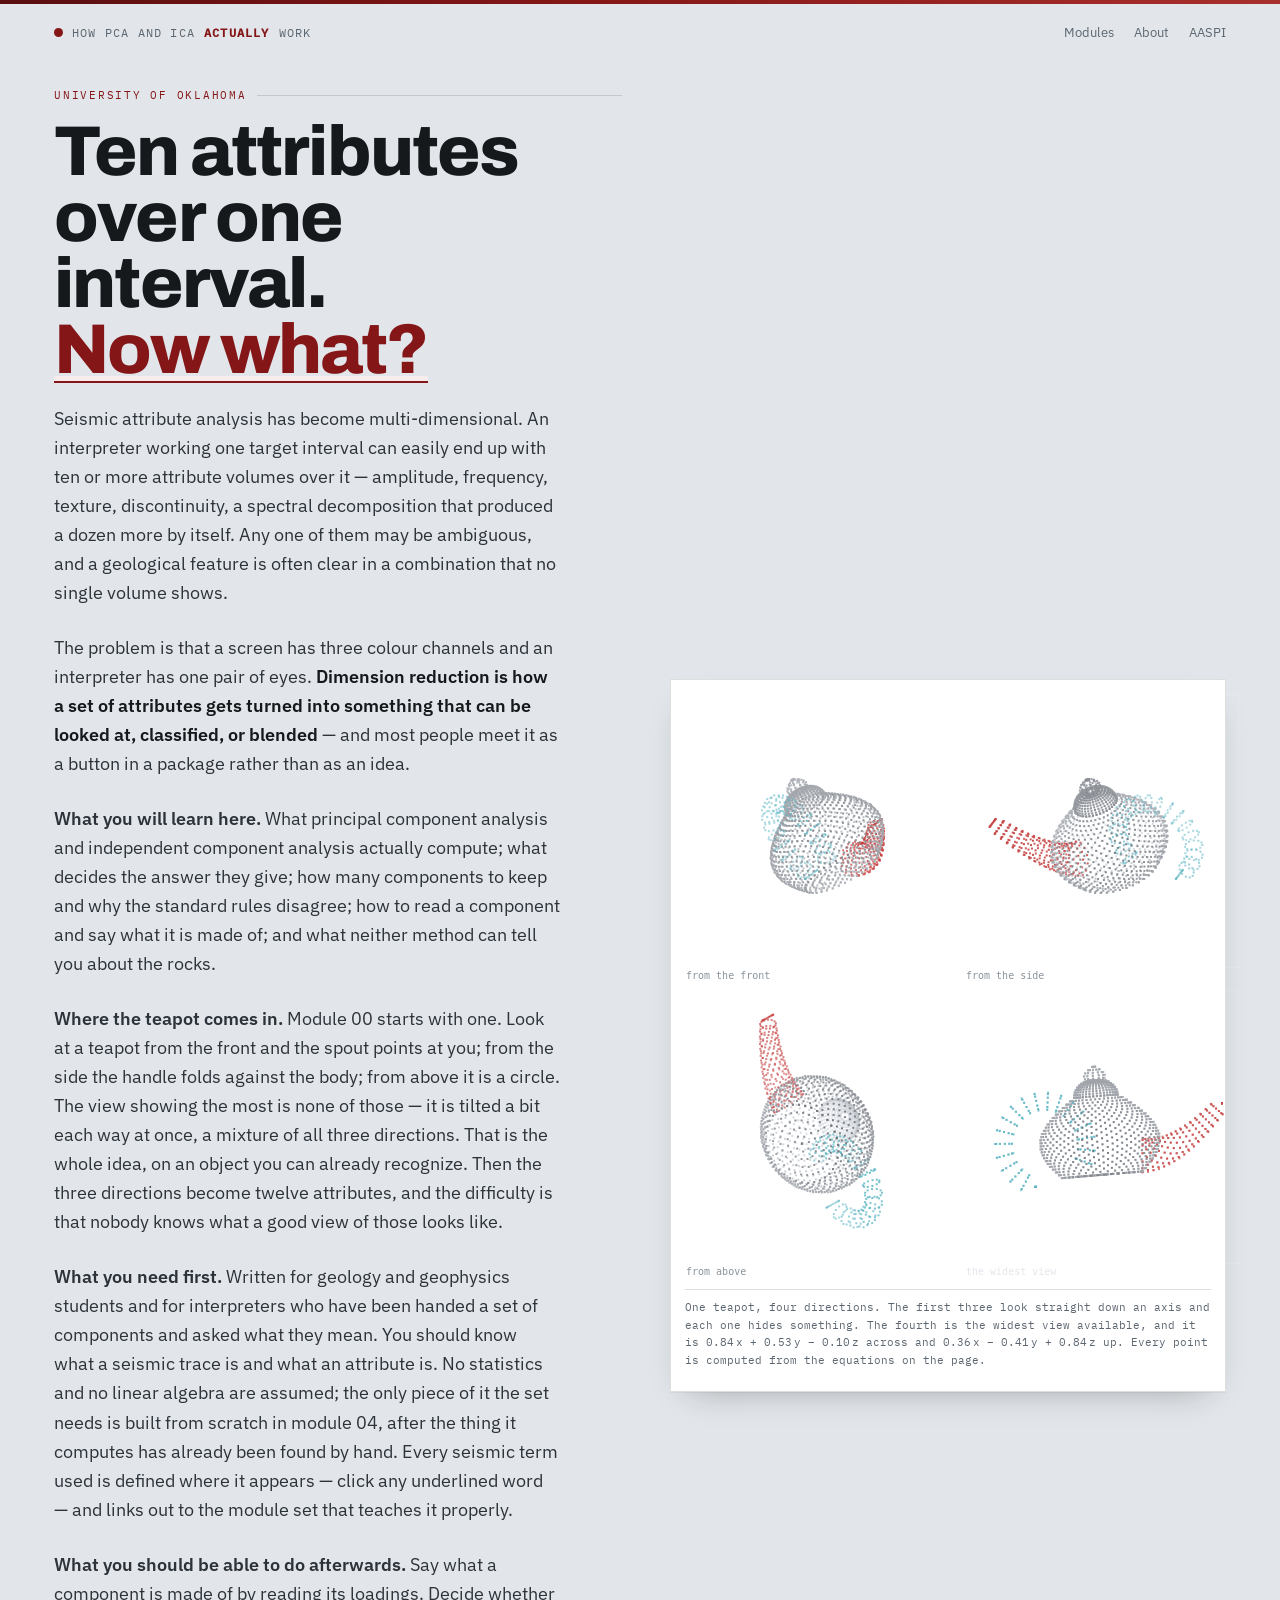
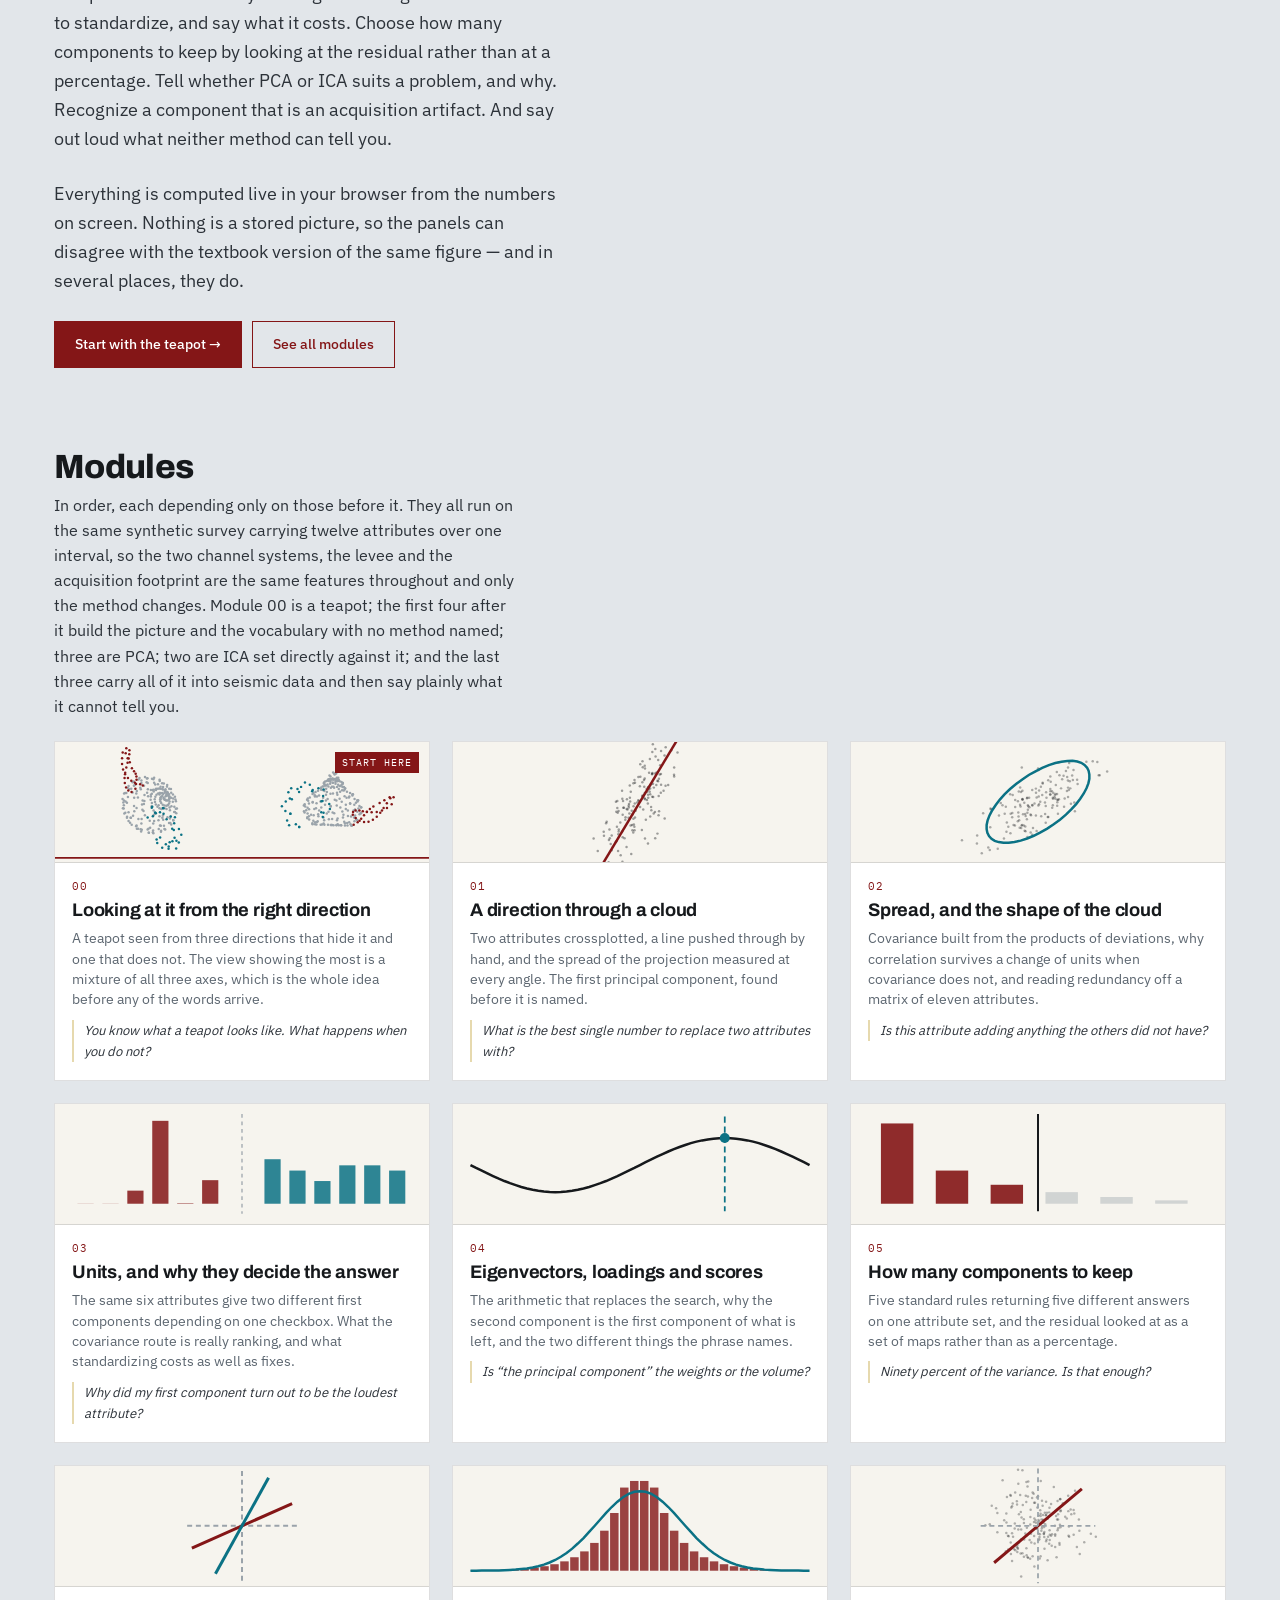
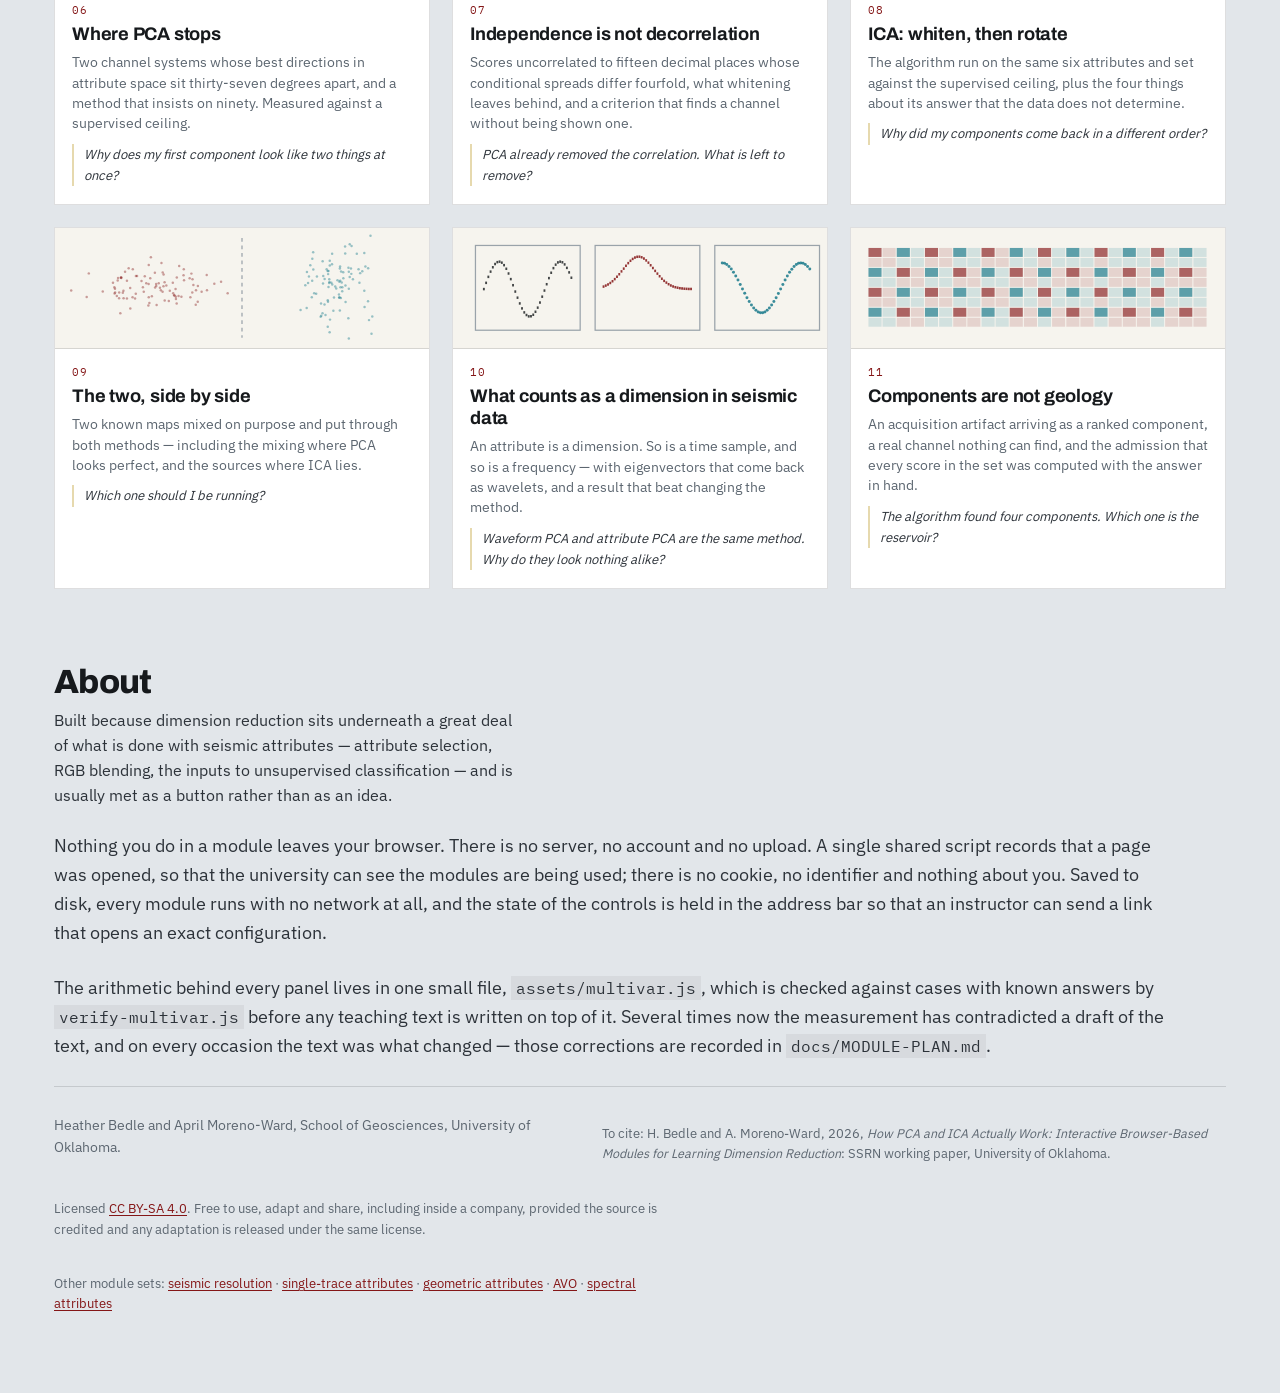
==== commit ce7a27ce: "Add files via upload" ====
--- a/index.html
+++ b/index.html
@@ -25,25 +25,38 @@
     <div class="hero-grid">
       <div class="hero-copy">
         <p class="eyebrow">University of Oklahoma</p>
-        <h1 class="title">To see the whole teapot you have to turn it &mdash; and not around
-          <em>any one axis</em>.</h1>
-        <p class="lede">Look at a teapot from the front and the spout points at you. From the side the
-          handle folds against the body. From above it is a circle. The view that shows you the most is
-          none of those: it is tilted a bit of each way at once, a mixture of all three directions.
-          <strong>That is dimension reduction, and you already do it.</strong></p>
-        <p class="lede">Now swap the three directions for twelve seismic attributes. The arithmetic is
-          identical and two things change. You cannot turn a twelve-dimensional object, and you would not
-          recognize a good view of it if you saw one. Everything in these modules is about what to do
-          then.</p>
-        <p class="lede"><b>What you need first.</b> They are written for geology and geophysics students
-          and for interpreters who have been handed a set of components and asked what they mean. You
-          should know what a seismic trace is and what an attribute is. No statistics and no linear
-          algebra are assumed; the only piece of it the set needs is built from scratch in module 04,
-          after the thing it computes has already been found by hand.</p>
+        <h1 class="title">Ten attributes over one interval. <em>Now what?</em></h1>
+        <p class="lede">Seismic attribute analysis has become multi-dimensional. An interpreter working
+          one target interval can easily end up with ten or more attribute volumes over it &mdash;
+          amplitude, frequency, texture, discontinuity, a spectral decomposition that produced a dozen
+          more by itself. Any one of them may be ambiguous, and a geological feature is often clear in a
+          combination that no single volume shows.</p>
+        <p class="lede">The problem is that a screen has three colour channels and an interpreter has one
+          pair of eyes. <strong>Dimension reduction is how a set of attributes gets turned into something
+          that can be looked at, classified, or blended</strong> &mdash; and most people meet it as a
+          button in a package rather than as an idea.</p>
+        <p class="lede"><b>What you will learn here.</b> What principal component analysis and independent
+          component analysis actually compute; what decides the answer they give; how many components to
+          keep and why the standard rules disagree; how to read a component and say what it is made of;
+          and what neither method can tell you about the rocks.</p>
+        <p class="lede"><b>Where the teapot comes in.</b> Module 00 starts with one. Look at a teapot from
+          the front and the spout points at you; from the side the handle folds against the body; from
+          above it is a circle. The view showing the most is none of those &mdash; it is tilted a bit each
+          way at once, a mixture of all three directions. That is the whole idea, on an object you can
+          already recognize. Then the three directions become twelve attributes, and the difficulty is
+          that nobody knows what a good view of those looks like.</p>
+        <p class="lede"><b>What you need first.</b> Written for geology and geophysics students and for
+          interpreters who have been handed a set of components and asked what they mean. You should know
+          what a seismic trace is and what an attribute is. No statistics and no linear algebra are
+          assumed; the only piece of it the set needs is built from scratch in module 04, after the thing
+          it computes has already been found by hand. Every seismic term used is defined where it appears
+          &mdash; click any underlined word &mdash; and links out to the module set that teaches it
+          properly.</p>
         <p class="lede"><b>What you should be able to do afterwards.</b> Say what a component is made of
           by reading its loadings. Decide whether to standardize, and say what it costs. Choose how many
           components to keep by looking at the residual rather than at a percentage. Tell whether PCA or
-          ICA suits a problem, and why. And say out loud what neither of them can tell you.</p>
+          ICA suits a problem, and why. Recognize a component that is an acquisition artifact. And say
+          out loud what neither method can tell you.</p>
         <p class="lede">Everything is computed live in your browser from the numbers on screen. Nothing is
           a stored picture, so the panels can disagree with the textbook version of the same figure
           &mdash; and in several places, they do.</p>
@@ -54,7 +67,7 @@
       <div class="hero-panel">
         <canvas id="heroPot" aria-label="A teapot drawn as a cloud of points from four directions: front, side, above, and the direction that shows the most of it"></canvas>
         <p class="hero-cap">One teapot, four directions. The first three look straight down an axis and
-          each one hides something. The fourth is the widest view available and it is
+          each one hides something. The fourth is the widest view available, and it is
           0.84&thinsp;x&nbsp;+&nbsp;0.53&thinsp;y&nbsp;&minus;&nbsp;0.10&thinsp;z across and
           0.36&thinsp;x&nbsp;&minus;&nbsp;0.41&thinsp;y&nbsp;+&nbsp;0.84&thinsp;z up. Every point is
           computed from the equations on the page.</p>
@@ -67,8 +80,8 @@
     <div class="sec-head">
       <h2>Modules</h2>
       <p class="lede">In order, each depending only on those before it. They all run on the same synthetic
-        survey, so the two channel systems, the levee and the acquisition footprint are the same features
-        throughout and only the method changes. Module 00 is a teapot; the first four after it build the
+        survey carrying twelve attributes over one interval, so the two channel systems, the levee and the
+        acquisition footprint are the same features throughout and only the method changes. Module 00 is a teapot; the first four after it build the
         picture and the vocabulary with no method named; three are PCA; two are ICA set directly against
         it; and the last three carry all of it into seismic data and then say plainly what it cannot tell
         you.</p>
@@ -167,38 +180,35 @@
         </div>
       </a>
 
-      <div class="card is-soon">
+      <a class="card" href="modules/sidebyside.html">
         <div class="thumb"><svg viewBox="0 0 300 96" xmlns="http://www.w3.org/2000/svg" role="img" aria-hidden="true" focusable="false"><rect width="300" height="96" fill="#F6F4EE"/><circle cx="51.4" cy="56.4" r="1" fill="#841617" opacity="0.4"/><circle cx="86.3" cy="51.2" r="1" fill="#841617" opacity="0.4"/><circle cx="112.9" cy="61.6" r="1" fill="#841617" opacity="0.4"/><circle cx="87.0" cy="46.8" r="1" fill="#841617" opacity="0.4"/><circle cx="56.2" cy="35.1" r="1" fill="#841617" opacity="0.4"/><circle cx="46.5" cy="43.9" r="1" fill="#841617" opacity="0.4"/><circle cx="60.3" cy="48.2" r="1" fill="#841617" opacity="0.4"/><circle cx="51.5" cy="51.7" r="1" fill="#841617" opacity="0.4"/><circle cx="65.8" cy="38.6" r="1" fill="#841617" opacity="0.4"/><circle cx="110.3" cy="41.1" r="1" fill="#841617" opacity="0.4"/><circle cx="25.4" cy="55.3" r="1" fill="#841617" opacity="0.4"/><circle cx="81.5" cy="61.8" r="1" fill="#841617" opacity="0.4"/><circle cx="53.2" cy="40.1" r="1" fill="#841617" opacity="0.4"/><circle cx="27.1" cy="36.4" r="1" fill="#841617" opacity="0.4"/><circle cx="55.0" cy="56.4" r="1" fill="#841617" opacity="0.4"/><circle cx="59.1" cy="32.3" r="1" fill="#841617" opacity="0.4"/><circle cx="70.5" cy="47.6" r="1" fill="#841617" opacity="0.4"/><circle cx="13.0" cy="50.1" r="1" fill="#841617" opacity="0.4"/><circle cx="52.8" cy="40.0" r="1" fill="#841617" opacity="0.4"/><circle cx="99.6" cy="30.4" r="1" fill="#841617" opacity="0.4"/><circle cx="64.9" cy="38.6" r="1" fill="#841617" opacity="0.4"/><circle cx="77.7" cy="54.8" r="1" fill="#841617" opacity="0.4"/><circle cx="108.0" cy="40.4" r="1" fill="#841617" opacity="0.4"/><circle cx="133.2" cy="43.1" r="1" fill="#841617" opacity="0.4"/><circle cx="62.4" cy="33.1" r="1" fill="#841617" opacity="0.4"/><circle cx="52.4" cy="68.4" r="1" fill="#841617" opacity="0.4"/><circle cx="64.2" cy="56.5" r="1" fill="#841617" opacity="0.4"/><circle cx="87.1" cy="37.3" r="1" fill="#841617" opacity="0.4"/><circle cx="92.1" cy="50.3" r="1" fill="#841617" opacity="0.4"/><circle cx="75.2" cy="29.6" r="1" fill="#841617" opacity="0.4"/><circle cx="47.8" cy="52.5" r="1" fill="#841617" opacity="0.4"/><circle cx="53.1" cy="39.5" r="1" fill="#841617" opacity="0.4"/><circle cx="94.8" cy="52.4" r="1" fill="#841617" opacity="0.4"/><circle cx="96.9" cy="55.2" r="1" fill="#841617" opacity="0.4"/><circle cx="47.6" cy="47.5" r="1" fill="#841617" opacity="0.4"/><circle cx="60.4" cy="64.5" r="1" fill="#841617" opacity="0.4"/><circle cx="64.8" cy="52.7" r="1" fill="#841617" opacity="0.4"/><circle cx="49.6" cy="54.5" r="1" fill="#841617" opacity="0.4"/><circle cx="84.2" cy="47.9" r="1" fill="#841617" opacity="0.4"/><circle cx="85.4" cy="28.0" r="1" fill="#841617" opacity="0.4"/><circle cx="96.7" cy="48.9" r="1" fill="#841617" opacity="0.4"/><circle cx="114.5" cy="59.2" r="1" fill="#841617" opacity="0.4"/><circle cx="74.9" cy="62.1" r="1" fill="#841617" opacity="0.4"/><circle cx="80.1" cy="35.9" r="1" fill="#841617" opacity="0.4"/><circle cx="81.2" cy="46.5" r="1" fill="#841617" opacity="0.4"/><circle cx="121.7" cy="37.8" r="1" fill="#841617" opacity="0.4"/><circle cx="81.1" cy="44.9" r="1" fill="#841617" opacity="0.4"/><circle cx="50.3" cy="42.2" r="1" fill="#841617" opacity="0.4"/><circle cx="84.9" cy="50.0" r="1" fill="#841617" opacity="0.4"/><circle cx="72.0" cy="38.7" r="1" fill="#841617" opacity="0.4"/><circle cx="95.8" cy="54.1" r="1" fill="#841617" opacity="0.4"/><circle cx="103.5" cy="42.0" r="1" fill="#841617" opacity="0.4"/><circle cx="127.8" cy="44.7" r="1" fill="#841617" opacity="0.4"/><circle cx="110.1" cy="51.8" r="1" fill="#841617" opacity="0.4"/><circle cx="108.6" cy="55.6" r="1" fill="#841617" opacity="0.4"/><circle cx="54.4" cy="51.9" r="1" fill="#841617" opacity="0.4"/><circle cx="48.1" cy="48.8" r="1" fill="#841617" opacity="0.4"/><circle cx="111.0" cy="45.8" r="1" fill="#841617" opacity="0.4"/><circle cx="114.6" cy="46.6" r="1" fill="#841617" opacity="0.4"/><circle cx="103.3" cy="33.1" r="1" fill="#841617" opacity="0.4"/><circle cx="88.0" cy="58.2" r="1" fill="#841617" opacity="0.4"/><circle cx="87.9" cy="43.5" r="1" fill="#841617" opacity="0.4"/><circle cx="75.1" cy="44.9" r="1" fill="#841617" opacity="0.4"/><circle cx="95.6" cy="53.9" r="1" fill="#841617" opacity="0.4"/><circle cx="117.6" cy="51.1" r="1" fill="#841617" opacity="0.4"/><circle cx="97.0" cy="57.0" r="1" fill="#841617" opacity="0.4"/><circle cx="86.4" cy="35.6" r="1" fill="#841617" opacity="0.4"/><circle cx="71.2" cy="51.1" r="1" fill="#841617" opacity="0.4"/><circle cx="101.4" cy="55.2" r="1" fill="#841617" opacity="0.4"/><circle cx="91.3" cy="58.5" r="1" fill="#841617" opacity="0.4"/><circle cx="89.3" cy="46.2" r="1" fill="#841617" opacity="0.4"/><circle cx="97.6" cy="60.6" r="1" fill="#841617" opacity="0.4"/><circle cx="48.2" cy="51.8" r="1" fill="#841617" opacity="0.4"/><circle cx="138.5" cy="52.4" r="1" fill="#841617" opacity="0.4"/><circle cx="121.9" cy="50.0" r="1" fill="#841617" opacity="0.4"/><circle cx="76.4" cy="40.4" r="1" fill="#841617" opacity="0.4"/><circle cx="80.3" cy="47.8" r="1" fill="#841617" opacity="0.4"/><circle cx="94.5" cy="43.9" r="1" fill="#841617" opacity="0.4"/><circle cx="83.2" cy="44.3" r="1" fill="#841617" opacity="0.4"/><circle cx="69.4" cy="42.6" r="1" fill="#841617" opacity="0.4"/><circle cx="113.1" cy="49.9" r="1" fill="#841617" opacity="0.4"/><circle cx="76.9" cy="23.4" r="1" fill="#841617" opacity="0.4"/><circle cx="103.1" cy="38.0" r="1" fill="#841617" opacity="0.4"/><circle cx="97.7" cy="39.7" r="1" fill="#841617" opacity="0.4"/><circle cx="50.6" cy="40.1" r="1" fill="#841617" opacity="0.4"/><circle cx="75.7" cy="60.2" r="1" fill="#841617" opacity="0.4"/><circle cx="75.2" cy="55.5" r="1" fill="#841617" opacity="0.4"/><circle cx="109.4" cy="36.6" r="1" fill="#841617" opacity="0.4"/><circle cx="99.1" cy="54.5" r="1" fill="#841617" opacity="0.4"/><circle cx="57.7" cy="42.3" r="1" fill="#841617" opacity="0.4"/><circle cx="57.7" cy="56.5" r="1" fill="#841617" opacity="0.4"/><circle cx="38.3" cy="50.9" r="1" fill="#841617" opacity="0.4"/><circle cx="54.9" cy="50.3" r="1" fill="#841617" opacity="0.4"/><circle cx="73.2" cy="44.3" r="1" fill="#841617" opacity="0.4"/><circle cx="62.2" cy="55.6" r="1" fill="#841617" opacity="0.4"/><circle cx="220.3" cy="83.6" r="1" fill="#0B7285" opacity="0.4"/><circle cx="214.6" cy="68.4" r="1" fill="#0B7285" opacity="0.4"/><circle cx="229.5" cy="34.9" r="1" fill="#0B7285" opacity="0.4"/><circle cx="223.8" cy="55.7" r="1" fill="#0B7285" opacity="0.4"/><circle cx="206.3" cy="42.3" r="1" fill="#0B7285" opacity="0.4"/><circle cx="236.4" cy="13.0" r="1" fill="#0B7285" opacity="0.4"/><circle cx="214.7" cy="26.6" r="1" fill="#0B7285" opacity="0.4"/><circle cx="230.0" cy="43.8" r="1" fill="#0B7285" opacity="0.4"/><circle cx="235.7" cy="35.0" r="1" fill="#0B7285" opacity="0.4"/><circle cx="232.8" cy="20.4" r="1" fill="#0B7285" opacity="0.4"/><circle cx="203.7" cy="38.9" r="1" fill="#0B7285" opacity="0.4"/><circle cx="231.3" cy="40.4" r="1" fill="#0B7285" opacity="0.4"/><circle cx="237.4" cy="32.4" r="1" fill="#0B7285" opacity="0.4"/><circle cx="254.5" cy="71.0" r="1" fill="#0B7285" opacity="0.4"/><circle cx="222.3" cy="20.6" r="1" fill="#0B7285" opacity="0.4"/><circle cx="215.2" cy="38.6" r="1" fill="#0B7285" opacity="0.4"/><circle cx="244.8" cy="36.2" r="1" fill="#0B7285" opacity="0.4"/><circle cx="224.8" cy="47.0" r="1" fill="#0B7285" opacity="0.4"/><circle cx="229.3" cy="56.2" r="1" fill="#0B7285" opacity="0.4"/><circle cx="228.5" cy="32.5" r="1" fill="#0B7285" opacity="0.4"/><circle cx="218.8" cy="79.2" r="1" fill="#0B7285" opacity="0.4"/><circle cx="230.5" cy="47.5" r="1" fill="#0B7285" opacity="0.4"/><circle cx="207.1" cy="19.4" r="1" fill="#0B7285" opacity="0.4"/><circle cx="215.0" cy="44.6" r="1" fill="#0B7285" opacity="0.4"/><circle cx="221.7" cy="44.0" r="1" fill="#0B7285" opacity="0.4"/><circle cx="233.0" cy="46.2" r="1" fill="#0B7285" opacity="0.4"/><circle cx="220.0" cy="41.2" r="1" fill="#0B7285" opacity="0.4"/><circle cx="237.7" cy="36.8" r="1" fill="#0B7285" opacity="0.4"/><circle cx="219.0" cy="59.1" r="1" fill="#0B7285" opacity="0.4"/><circle cx="218.7" cy="34.4" r="1" fill="#0B7285" opacity="0.4"/><circle cx="233.1" cy="59.4" r="1" fill="#0B7285" opacity="0.4"/><circle cx="249.0" cy="30.9" r="1" fill="#0B7285" opacity="0.4"/><circle cx="220.2" cy="43.4" r="1" fill="#0B7285" opacity="0.4"/><circle cx="237.9" cy="14.5" r="1" fill="#0B7285" opacity="0.4"/><circle cx="253.1" cy="6.3" r="1" fill="#0B7285" opacity="0.4"/><circle cx="197.0" cy="65.8" r="1" fill="#0B7285" opacity="0.4"/><circle cx="220.4" cy="26.2" r="1" fill="#0B7285" opacity="0.4"/><circle cx="218.8" cy="58.0" r="1" fill="#0B7285" opacity="0.4"/><circle cx="207.2" cy="33.2" r="1" fill="#0B7285" opacity="0.4"/><circle cx="226.6" cy="41.9" r="1" fill="#0B7285" opacity="0.4"/><circle cx="204.8" cy="29.8" r="1" fill="#0B7285" opacity="0.4"/><circle cx="228.8" cy="42.4" r="1" fill="#0B7285" opacity="0.4"/><circle cx="220.6" cy="73.5" r="1" fill="#0B7285" opacity="0.4"/><circle cx="206.4" cy="24.6" r="1" fill="#0B7285" opacity="0.4"/><circle cx="213.4" cy="60.6" r="1" fill="#0B7285" opacity="0.4"/><circle cx="251.2" cy="32.3" r="1" fill="#0B7285" opacity="0.4"/><circle cx="220.4" cy="30.1" r="1" fill="#0B7285" opacity="0.4"/><circle cx="229.0" cy="47.6" r="1" fill="#0B7285" opacity="0.4"/><circle cx="228.2" cy="55.6" r="1" fill="#0B7285" opacity="0.4"/><circle cx="216.2" cy="61.3" r="1" fill="#0B7285" opacity="0.4"/><circle cx="235.4" cy="31.8" r="1" fill="#0B7285" opacity="0.4"/><circle cx="222.4" cy="45.3" r="1" fill="#0B7285" opacity="0.4"/><circle cx="228.1" cy="43.1" r="1" fill="#0B7285" opacity="0.4"/><circle cx="217.0" cy="69.7" r="1" fill="#0B7285" opacity="0.4"/><circle cx="227.8" cy="53.4" r="1" fill="#0B7285" opacity="0.4"/><circle cx="209.5" cy="52.8" r="1" fill="#0B7285" opacity="0.4"/><circle cx="222.2" cy="29.0" r="1" fill="#0B7285" opacity="0.4"/><circle cx="231.2" cy="35.4" r="1" fill="#0B7285" opacity="0.4"/><circle cx="235.7" cy="88.6" r="1" fill="#0B7285" opacity="0.4"/><circle cx="206.0" cy="55.6" r="1" fill="#0B7285" opacity="0.4"/><circle cx="248.1" cy="20.1" r="1" fill="#0B7285" opacity="0.4"/><circle cx="203.0" cy="44.1" r="1" fill="#0B7285" opacity="0.4"/><circle cx="228.5" cy="66.2" r="1" fill="#0B7285" opacity="0.4"/><circle cx="210.1" cy="38.9" r="1" fill="#0B7285" opacity="0.4"/><circle cx="202.1" cy="35.3" r="1" fill="#0B7285" opacity="0.4"/><circle cx="248.3" cy="63.4" r="1" fill="#0B7285" opacity="0.4"/><circle cx="219.9" cy="44.2" r="1" fill="#0B7285" opacity="0.4"/><circle cx="200.8" cy="46.0" r="1" fill="#0B7285" opacity="0.4"/><circle cx="248.1" cy="50.4" r="1" fill="#0B7285" opacity="0.4"/><circle cx="201.9" cy="64.2" r="1" fill="#0B7285" opacity="0.4"/><circle cx="232.7" cy="14.9" r="1" fill="#0B7285" opacity="0.4"/><circle cx="219.4" cy="47.3" r="1" fill="#0B7285" opacity="0.4"/><circle cx="228.7" cy="30.9" r="1" fill="#0B7285" opacity="0.4"/><circle cx="236.4" cy="39.4" r="1" fill="#0B7285" opacity="0.4"/><circle cx="246.5" cy="34.7" r="1" fill="#0B7285" opacity="0.4"/><circle cx="219.4" cy="34.5" r="1" fill="#0B7285" opacity="0.4"/><circle cx="216.3" cy="40.9" r="1" fill="#0B7285" opacity="0.4"/><circle cx="219.1" cy="37.0" r="1" fill="#0B7285" opacity="0.4"/><circle cx="230.4" cy="50.7" r="1" fill="#0B7285" opacity="0.4"/><circle cx="213.6" cy="70.3" r="1" fill="#0B7285" opacity="0.4"/><circle cx="253.9" cy="84.8" r="1" fill="#0B7285" opacity="0.4"/><circle cx="207.9" cy="52.3" r="1" fill="#0B7285" opacity="0.4"/><circle cx="235.7" cy="48.7" r="1" fill="#0B7285" opacity="0.4"/><circle cx="217.9" cy="33.0" r="1" fill="#0B7285" opacity="0.4"/><circle cx="243.5" cy="33.0" r="1" fill="#0B7285" opacity="0.4"/><circle cx="213.1" cy="71.1" r="1" fill="#0B7285" opacity="0.4"/><circle cx="242.1" cy="20.6" r="1" fill="#0B7285" opacity="0.4"/><circle cx="227.9" cy="55.9" r="1" fill="#0B7285" opacity="0.4"/><circle cx="239.0" cy="41.1" r="1" fill="#0B7285" opacity="0.4"/><circle cx="244.2" cy="43.9" r="1" fill="#0B7285" opacity="0.4"/><circle cx="223.3" cy="66.4" r="1" fill="#0B7285" opacity="0.4"/><circle cx="251.1" cy="58.8" r="1" fill="#0B7285" opacity="0.4"/><circle cx="235.3" cy="72.4" r="1" fill="#0B7285" opacity="0.4"/><circle cx="251.9" cy="73.9" r="1" fill="#0B7285" opacity="0.4"/><circle cx="225.6" cy="48.5" r="1" fill="#0B7285" opacity="0.4"/><line x1="150.0" y1="8.0" x2="150.0" y2="88.0" stroke="#9AA3AA" stroke-width="1" stroke-dasharray="3 3"/></svg></div>
         <div class="card-body">
           <div class="card-no">09</div>
           <h3>The two, side by side</h3>
-          <p>One dataset, one set of sliders, both methods live — including the case where PCA appears to work perfectly well, and what about the data made it appear to.</p>
+          <p>Two known maps mixed on purpose and put through both methods — including the mixing where PCA looks perfect, and the sources where ICA lies.</p>
           <div class="q">Which one should I be running?</div>
         </div>
-        <span class="flag">in preparation</span>
-      </div>
-
-      <div class="card is-soon">
+      </a>
+
+      <a class="card" href="modules/dimensions.html">
         <div class="thumb"><svg viewBox="0 0 300 96" xmlns="http://www.w3.org/2000/svg" role="img" aria-hidden="true" focusable="false"><rect width="300" height="96" fill="#F6F4EE"/><rect x="18" y="14" width="84" height="68" fill="none" stroke="#9AA3AA" stroke-width="1"/><rect x="24.0" y="48.0" width="1.5" height="2.0" fill="#16191C" opacity="0.8"/><rect x="25.8" y="43.0" width="1.5" height="2.0" fill="#16191C" opacity="0.8"/><rect x="27.6" y="38.2" width="1.5" height="2.0" fill="#16191C" opacity="0.8"/><rect x="29.4" y="34.0" width="1.5" height="2.0" fill="#16191C" opacity="0.8"/><rect x="31.2" y="30.5" width="1.5" height="2.0" fill="#16191C" opacity="0.8"/><rect x="33.0" y="27.9" width="1.5" height="2.0" fill="#16191C" opacity="0.8"/><rect x="34.8" y="26.4" width="1.5" height="2.0" fill="#16191C" opacity="0.8"/><rect x="36.6" y="26.0" width="1.5" height="2.0" fill="#16191C" opacity="0.8"/><rect x="38.4" y="26.8" width="1.5" height="2.0" fill="#16191C" opacity="0.8"/><rect x="40.2" y="28.8" width="1.5" height="2.0" fill="#16191C" opacity="0.8"/><rect x="42.0" y="31.7" width="1.5" height="2.0" fill="#16191C" opacity="0.8"/><rect x="43.8" y="35.5" width="1.5" height="2.0" fill="#16191C" opacity="0.8"/><rect x="45.6" y="40.0" width="1.5" height="2.0" fill="#16191C" opacity="0.8"/><rect x="47.4" y="44.9" width="1.5" height="2.0" fill="#16191C" opacity="0.8"/><rect x="49.2" y="50.0" width="1.5" height="2.0" fill="#16191C" opacity="0.8"/><rect x="51.0" y="54.9" width="1.5" height="2.0" fill="#16191C" opacity="0.8"/><rect x="52.8" y="59.5" width="1.5" height="2.0" fill="#16191C" opacity="0.8"/><rect x="54.6" y="63.5" width="1.5" height="2.0" fill="#16191C" opacity="0.8"/><rect x="56.4" y="66.7" width="1.5" height="2.0" fill="#16191C" opacity="0.8"/><rect x="58.2" y="68.8" width="1.5" height="2.0" fill="#16191C" opacity="0.8"/><rect x="60.0" y="69.9" width="1.5" height="2.0" fill="#16191C" opacity="0.8"/><rect x="61.8" y="69.8" width="1.5" height="2.0" fill="#16191C" opacity="0.8"/><rect x="63.6" y="68.6" width="1.5" height="2.0" fill="#16191C" opacity="0.8"/><rect x="65.4" y="66.2" width="1.5" height="2.0" fill="#16191C" opacity="0.8"/><rect x="67.2" y="62.9" width="1.5" height="2.0" fill="#16191C" opacity="0.8"/><rect x="69.0" y="58.8" width="1.5" height="2.0" fill="#16191C" opacity="0.8"/><rect x="70.8" y="54.1" width="1.5" height="2.0" fill="#16191C" opacity="0.8"/><rect x="72.6" y="49.2" width="1.5" height="2.0" fill="#16191C" opacity="0.8"/><rect x="74.4" y="44.1" width="1.5" height="2.0" fill="#16191C" opacity="0.8"/><rect x="76.2" y="39.2" width="1.5" height="2.0" fill="#16191C" opacity="0.8"/><rect x="78.0" y="34.9" width="1.5" height="2.0" fill="#16191C" opacity="0.8"/><rect x="79.8" y="31.2" width="1.5" height="2.0" fill="#16191C" opacity="0.8"/><rect x="81.6" y="28.4" width="1.5" height="2.0" fill="#16191C" opacity="0.8"/><rect x="83.4" y="26.6" width="1.5" height="2.0" fill="#16191C" opacity="0.8"/><rect x="85.2" y="26.0" width="1.5" height="2.0" fill="#16191C" opacity="0.8"/><rect x="87.0" y="26.5" width="1.5" height="2.0" fill="#16191C" opacity="0.8"/><rect x="88.8" y="28.2" width="1.5" height="2.0" fill="#16191C" opacity="0.8"/><rect x="90.6" y="31.0" width="1.5" height="2.0" fill="#16191C" opacity="0.8"/><rect x="92.4" y="34.6" width="1.5" height="2.0" fill="#16191C" opacity="0.8"/><rect x="94.2" y="38.9" width="1.5" height="2.0" fill="#16191C" opacity="0.8"/><rect x="114" y="14" width="84" height="68" fill="none" stroke="#9AA3AA" stroke-width="1"/><rect x="120.0" y="46.0" width="1.5" height="2.0" fill="#841617" opacity="0.85"/><rect x="121.8" y="45.2" width="1.5" height="2.0" fill="#841617" opacity="0.85"/><rect x="123.6" y="44.3" width="1.5" height="2.0" fill="#841617" opacity="0.85"/><rect x="125.4" y="43.1" width="1.5" height="2.0" fill="#841617" opacity="0.85"/><rect x="127.2" y="41.7" width="1.5" height="2.0" fill="#841617" opacity="0.85"/><rect x="129.0" y="40.0" width="1.5" height="2.0" fill="#841617" opacity="0.85"/><rect x="130.8" y="38.1" width="1.5" height="2.0" fill="#841617" opacity="0.85"/><rect x="132.6" y="36.1" width="1.5" height="2.0" fill="#841617" opacity="0.85"/><rect x="134.4" y="33.8" width="1.5" height="2.0" fill="#841617" opacity="0.85"/><rect x="136.2" y="31.6" width="1.5" height="2.0" fill="#841617" opacity="0.85"/><rect x="138.0" y="29.3" width="1.5" height="2.0" fill="#841617" opacity="0.85"/><rect x="139.8" y="27.2" width="1.5" height="2.0" fill="#841617" opacity="0.85"/><rect x="141.6" y="25.3" width="1.5" height="2.0" fill="#841617" opacity="0.85"/><rect x="143.4" y="23.8" width="1.5" height="2.0" fill="#841617" opacity="0.85"/><rect x="145.2" y="22.7" width="1.5" height="2.0" fill="#841617" opacity="0.85"/><rect x="147.0" y="22.1" width="1.5" height="2.0" fill="#841617" opacity="0.85"/><rect x="148.8" y="22.0" width="1.5" height="2.0" fill="#841617" opacity="0.85"/><rect x="150.6" y="22.5" width="1.5" height="2.0" fill="#841617" opacity="0.85"/><rect x="152.4" y="23.5" width="1.5" height="2.0" fill="#841617" opacity="0.85"/><rect x="154.2" y="25.0" width="1.5" height="2.0" fill="#841617" opacity="0.85"/><rect x="156.0" y="26.8" width="1.5" height="2.0" fill="#841617" opacity="0.85"/><rect x="157.8" y="28.9" width="1.5" height="2.0" fill="#841617" opacity="0.85"/><rect x="159.6" y="31.1" width="1.5" height="2.0" fill="#841617" opacity="0.85"/><rect x="161.4" y="33.4" width="1.5" height="2.0" fill="#841617" opacity="0.85"/><rect x="163.2" y="35.6" width="1.5" height="2.0" fill="#841617" opacity="0.85"/><rect x="165.0" y="37.7" width="1.5" height="2.0" fill="#841617" opacity="0.85"/><rect x="166.8" y="39.7" width="1.5" height="2.0" fill="#841617" opacity="0.85"/><rect x="168.6" y="41.4" width="1.5" height="2.0" fill="#841617" opacity="0.85"/><rect x="170.4" y="42.8" width="1.5" height="2.0" fill="#841617" opacity="0.85"/><rect x="172.2" y="44.1" width="1.5" height="2.0" fill="#841617" opacity="0.85"/><rect x="174.0" y="45.1" width="1.5" height="2.0" fill="#841617" opacity="0.85"/><rect x="175.8" y="45.9" width="1.5" height="2.0" fill="#841617" opacity="0.85"/><rect x="177.6" y="46.5" width="1.5" height="2.0" fill="#841617" opacity="0.85"/><rect x="179.4" y="46.9" width="1.5" height="2.0" fill="#841617" opacity="0.85"/><rect x="181.2" y="47.3" width="1.5" height="2.0" fill="#841617" opacity="0.85"/><rect x="183.0" y="47.5" width="1.5" height="2.0" fill="#841617" opacity="0.85"/><rect x="184.8" y="47.7" width="1.5" height="2.0" fill="#841617" opacity="0.85"/><rect x="186.6" y="47.8" width="1.5" height="2.0" fill="#841617" opacity="0.85"/><rect x="188.4" y="47.9" width="1.5" height="2.0" fill="#841617" opacity="0.85"/><rect x="190.2" y="47.9" width="1.5" height="2.0" fill="#841617" opacity="0.85"/><rect x="210" y="14" width="84" height="68" fill="none" stroke="#9AA3AA" stroke-width="1"/><circle cx="216.0" cy="28.0" r="1.2" fill="#0B7285" opacity="0.8"/><circle cx="217.8" cy="28.3" r="1.2" fill="#0B7285" opacity="0.8"/><circle cx="219.6" cy="29.3" r="1.2" fill="#0B7285" opacity="0.8"/><circle cx="221.4" cy="30.8" r="1.2" fill="#0B7285" opacity="0.8"/><circle cx="223.2" cy="32.9" r="1.2" fill="#0B7285" opacity="0.8"/><circle cx="225.0" cy="35.5" r="1.2" fill="#0B7285" opacity="0.8"/><circle cx="226.8" cy="38.5" r="1.2" fill="#0B7285" opacity="0.8"/><circle cx="228.6" cy="41.8" r="1.2" fill="#0B7285" opacity="0.8"/><circle cx="230.4" cy="45.3" r="1.2" fill="#0B7285" opacity="0.8"/><circle cx="232.2" cy="48.9" r="1.2" fill="#0B7285" opacity="0.8"/><circle cx="234.0" cy="52.4" r="1.2" fill="#0B7285" opacity="0.8"/><circle cx="235.8" cy="55.9" r="1.2" fill="#0B7285" opacity="0.8"/><circle cx="237.6" cy="59.0" r="1.2" fill="#0B7285" opacity="0.8"/><circle cx="239.4" cy="61.8" r="1.2" fill="#0B7285" opacity="0.8"/><circle cx="241.2" cy="64.2" r="1.2" fill="#0B7285" opacity="0.8"/><circle cx="243.0" cy="66.0" r="1.2" fill="#0B7285" opacity="0.8"/><circle cx="244.8" cy="67.3" r="1.2" fill="#0B7285" opacity="0.8"/><circle cx="246.6" cy="67.9" r="1.2" fill="#0B7285" opacity="0.8"/><circle cx="248.4" cy="67.9" r="1.2" fill="#0B7285" opacity="0.8"/><circle cx="250.2" cy="67.3" r="1.2" fill="#0B7285" opacity="0.8"/><circle cx="252.0" cy="66.0" r="1.2" fill="#0B7285" opacity="0.8"/><circle cx="253.8" cy="64.2" r="1.2" fill="#0B7285" opacity="0.8"/><circle cx="255.6" cy="61.8" r="1.2" fill="#0B7285" opacity="0.8"/><circle cx="257.4" cy="59.0" r="1.2" fill="#0B7285" opacity="0.8"/><circle cx="259.2" cy="55.9" r="1.2" fill="#0B7285" opacity="0.8"/><circle cx="261.0" cy="52.5" r="1.2" fill="#0B7285" opacity="0.8"/><circle cx="262.8" cy="48.9" r="1.2" fill="#0B7285" opacity="0.8"/><circle cx="264.6" cy="45.3" r="1.2" fill="#0B7285" opacity="0.8"/><circle cx="266.4" cy="41.8" r="1.2" fill="#0B7285" opacity="0.8"/><circle cx="268.2" cy="38.5" r="1.2" fill="#0B7285" opacity="0.8"/><circle cx="270.0" cy="35.5" r="1.2" fill="#0B7285" opacity="0.8"/><circle cx="271.8" cy="33.0" r="1.2" fill="#0B7285" opacity="0.8"/><circle cx="273.6" cy="30.8" r="1.2" fill="#0B7285" opacity="0.8"/><circle cx="275.4" cy="29.3" r="1.2" fill="#0B7285" opacity="0.8"/><circle cx="277.2" cy="28.3" r="1.2" fill="#0B7285" opacity="0.8"/><circle cx="279.0" cy="28.0" r="1.2" fill="#0B7285" opacity="0.8"/><circle cx="280.8" cy="28.3" r="1.2" fill="#0B7285" opacity="0.8"/><circle cx="282.6" cy="29.3" r="1.2" fill="#0B7285" opacity="0.8"/><circle cx="284.4" cy="30.8" r="1.2" fill="#0B7285" opacity="0.8"/><circle cx="286.2" cy="32.9" r="1.2" fill="#0B7285" opacity="0.8"/></svg></div>
         <div class="card-body">
           <div class="card-no">10</div>
           <h3>What counts as a dimension in seismic data</h3>
-          <p>An attribute vector, a waveform vector and a spectral vector. The same arithmetic, three different meanings for an eigenvector, and eigenvectors that come out as wavelets.</p>
+          <p>An attribute is a dimension. So is a time sample, and so is a frequency — with eigenvectors that come back as wavelets, and a result that beat changing the method.</p>
           <div class="q">Waveform PCA and attribute PCA are the same method. Why do they look nothing alike?</div>
         </div>
-        <span class="flag">in preparation</span>
-      </div>
-
-      <div class="card is-soon">
+      </a>
+
+      <a class="card" href="modules/notgeology.html">
         <div class="thumb"><svg viewBox="0 0 300 96" xmlns="http://www.w3.org/2000/svg" role="img" aria-hidden="true" focusable="false"><rect width="300" height="96" fill="#F6F4EE"/><rect x="14.0" y="16.0" width="10.5" height="7.2" fill="#841617" opacity="0.65"/><rect x="14.0" y="24.0" width="10.5" height="7.2" fill="#841617" opacity="0.15000000000000002"/><rect x="14.0" y="32.0" width="10.5" height="7.2" fill="#0B7285" opacity="0.65"/><rect x="14.0" y="40.0" width="10.5" height="7.2" fill="#0B7285" opacity="0.15000000000000008"/><rect x="14.0" y="48.0" width="10.5" height="7.2" fill="#841617" opacity="0.65"/><rect x="14.0" y="56.0" width="10.5" height="7.2" fill="#841617" opacity="0.15000000000000016"/><rect x="14.0" y="64.0" width="10.5" height="7.2" fill="#0B7285" opacity="0.65"/><rect x="14.0" y="72.0" width="10.5" height="7.2" fill="#0B7285" opacity="0.15000000000000022"/><rect x="25.3" y="16.0" width="10.5" height="7.2" fill="#841617" opacity="0.15000000000000002"/><rect x="25.3" y="24.0" width="10.5" height="7.2" fill="#841617" opacity="0.15"/><rect x="25.3" y="32.0" width="10.5" height="7.2" fill="#0B7285" opacity="0.15000000000000002"/><rect x="25.3" y="40.0" width="10.5" height="7.2" fill="#0B7285" opacity="0.15"/><rect x="25.3" y="48.0" width="10.5" height="7.2" fill="#841617" opacity="0.15000000000000002"/><rect x="25.3" y="56.0" width="10.5" height="7.2" fill="#841617" opacity="0.15"/><rect x="25.3" y="64.0" width="10.5" height="7.2" fill="#0B7285" opacity="0.15000000000000002"/><rect x="25.3" y="72.0" width="10.5" height="7.2" fill="#0B7285" opacity="0.15"/><rect x="36.7" y="16.0" width="10.5" height="7.2" fill="#0B7285" opacity="0.65"/><rect x="36.7" y="24.0" width="10.5" height="7.2" fill="#0B7285" opacity="0.15000000000000002"/><rect x="36.7" y="32.0" width="10.5" height="7.2" fill="#841617" opacity="0.65"/><rect x="36.7" y="40.0" width="10.5" height="7.2" fill="#841617" opacity="0.15000000000000008"/><rect x="36.7" y="48.0" width="10.5" height="7.2" fill="#0B7285" opacity="0.65"/><rect x="36.7" y="56.0" width="10.5" height="7.2" fill="#0B7285" opacity="0.15000000000000016"/><rect x="36.7" y="64.0" width="10.5" height="7.2" fill="#841617" opacity="0.65"/><rect x="36.7" y="72.0" width="10.5" height="7.2" fill="#841617" opacity="0.15000000000000022"/><rect x="48.0" y="16.0" width="10.5" height="7.2" fill="#0B7285" opacity="0.15000000000000008"/><rect x="48.0" y="24.0" width="10.5" height="7.2" fill="#0B7285" opacity="0.15"/><rect x="48.0" y="32.0" width="10.5" height="7.2" fill="#841617" opacity="0.15000000000000008"/><rect x="48.0" y="40.0" width="10.5" height="7.2" fill="#841617" opacity="0.15"/><rect x="48.0" y="48.0" width="10.5" height="7.2" fill="#0B7285" opacity="0.15000000000000008"/><rect x="48.0" y="56.0" width="10.5" height="7.2" fill="#0B7285" opacity="0.15"/><rect x="48.0" y="64.0" width="10.5" height="7.2" fill="#841617" opacity="0.15000000000000008"/><rect x="48.0" y="72.0" width="10.5" height="7.2" fill="#841617" opacity="0.15"/><rect x="59.3" y="16.0" width="10.5" height="7.2" fill="#841617" opacity="0.65"/><rect x="59.3" y="24.0" width="10.5" height="7.2" fill="#841617" opacity="0.15000000000000002"/><rect x="59.3" y="32.0" width="10.5" height="7.2" fill="#0B7285" opacity="0.65"/><rect x="59.3" y="40.0" width="10.5" height="7.2" fill="#0B7285" opacity="0.15000000000000008"/><rect x="59.3" y="48.0" width="10.5" height="7.2" fill="#841617" opacity="0.65"/><rect x="59.3" y="56.0" width="10.5" height="7.2" fill="#841617" opacity="0.15000000000000016"/><rect x="59.3" y="64.0" width="10.5" height="7.2" fill="#0B7285" opacity="0.65"/><rect x="59.3" y="72.0" width="10.5" height="7.2" fill="#0B7285" opacity="0.15000000000000022"/><rect x="70.7" y="16.0" width="10.5" height="7.2" fill="#841617" opacity="0.15000000000000016"/><rect x="70.7" y="24.0" width="10.5" height="7.2" fill="#841617" opacity="0.15"/><rect x="70.7" y="32.0" width="10.5" height="7.2" fill="#0B7285" opacity="0.15000000000000016"/><rect x="70.7" y="40.0" width="10.5" height="7.2" fill="#0B7285" opacity="0.15"/><rect x="70.7" y="48.0" width="10.5" height="7.2" fill="#841617" opacity="0.15000000000000016"/><rect x="70.7" y="56.0" width="10.5" height="7.2" fill="#841617" opacity="0.15"/><rect x="70.7" y="64.0" width="10.5" height="7.2" fill="#0B7285" opacity="0.15000000000000016"/><rect x="70.7" y="72.0" width="10.5" height="7.2" fill="#0B7285" opacity="0.15"/><rect x="82.0" y="16.0" width="10.5" height="7.2" fill="#0B7285" opacity="0.65"/><rect x="82.0" y="24.0" width="10.5" height="7.2" fill="#0B7285" opacity="0.15000000000000002"/><rect x="82.0" y="32.0" width="10.5" height="7.2" fill="#841617" opacity="0.65"/><rect x="82.0" y="40.0" width="10.5" height="7.2" fill="#841617" opacity="0.15000000000000008"/><rect x="82.0" y="48.0" width="10.5" height="7.2" fill="#0B7285" opacity="0.65"/><rect x="82.0" y="56.0" width="10.5" height="7.2" fill="#0B7285" opacity="0.15000000000000016"/><rect x="82.0" y="64.0" width="10.5" height="7.2" fill="#841617" opacity="0.65"/><rect x="82.0" y="72.0" width="10.5" height="7.2" fill="#841617" opacity="0.15000000000000022"/><rect x="93.3" y="16.0" width="10.5" height="7.2" fill="#0B7285" opacity="0.15000000000000022"/><rect x="93.3" y="24.0" width="10.5" height="7.2" fill="#0B7285" opacity="0.15"/><rect x="93.3" y="32.0" width="10.5" height="7.2" fill="#841617" opacity="0.15000000000000022"/><rect x="93.3" y="40.0" width="10.5" height="7.2" fill="#841617" opacity="0.15"/><rect x="93.3" y="48.0" width="10.5" height="7.2" fill="#0B7285" opacity="0.15000000000000022"/><rect x="93.3" y="56.0" width="10.5" height="7.2" fill="#0B7285" opacity="0.15"/><rect x="93.3" y="64.0" width="10.5" height="7.2" fill="#841617" opacity="0.15000000000000022"/><rect x="93.3" y="72.0" width="10.5" height="7.2" fill="#841617" opacity="0.15"/><rect x="104.7" y="16.0" width="10.5" height="7.2" fill="#841617" opacity="0.65"/><rect x="104.7" y="24.0" width="10.5" height="7.2" fill="#841617" opacity="0.15000000000000002"/><rect x="104.7" y="32.0" width="10.5" height="7.2" fill="#0B7285" opacity="0.65"/><rect x="104.7" y="40.0" width="10.5" height="7.2" fill="#0B7285" opacity="0.15000000000000008"/><rect x="104.7" y="48.0" width="10.5" height="7.2" fill="#841617" opacity="0.65"/><rect x="104.7" y="56.0" width="10.5" height="7.2" fill="#841617" opacity="0.15000000000000016"/><rect x="104.7" y="64.0" width="10.5" height="7.2" fill="#0B7285" opacity="0.65"/><rect x="104.7" y="72.0" width="10.5" height="7.2" fill="#0B7285" opacity="0.15000000000000022"/><rect x="116.0" y="16.0" width="10.5" height="7.2" fill="#841617" opacity="0.15000000000000027"/><rect x="116.0" y="24.0" width="10.5" height="7.2" fill="#841617" opacity="0.15"/><rect x="116.0" y="32.0" width="10.5" height="7.2" fill="#0B7285" opacity="0.15000000000000027"/><rect x="116.0" y="40.0" width="10.5" height="7.2" fill="#0B7285" opacity="0.15"/><rect x="116.0" y="48.0" width="10.5" height="7.2" fill="#841617" opacity="0.15000000000000027"/><rect x="116.0" y="56.0" width="10.5" height="7.2" fill="#841617" opacity="0.15"/><rect x="116.0" y="64.0" width="10.5" height="7.2" fill="#0B7285" opacity="0.15000000000000027"/><rect x="116.0" y="72.0" width="10.5" height="7.2" fill="#0B7285" opacity="0.15"/><rect x="127.3" y="16.0" width="10.5" height="7.2" fill="#0B7285" opacity="0.65"/><rect x="127.3" y="24.0" width="10.5" height="7.2" fill="#0B7285" opacity="0.15000000000000002"/><rect x="127.3" y="32.0" width="10.5" height="7.2" fill="#841617" opacity="0.65"/><rect x="127.3" y="40.0" width="10.5" height="7.2" fill="#841617" opacity="0.15000000000000008"/><rect x="127.3" y="48.0" width="10.5" height="7.2" fill="#0B7285" opacity="0.65"/><rect x="127.3" y="56.0" width="10.5" height="7.2" fill="#0B7285" opacity="0.15000000000000016"/><rect x="127.3" y="64.0" width="10.5" height="7.2" fill="#841617" opacity="0.65"/><rect x="127.3" y="72.0" width="10.5" height="7.2" fill="#841617" opacity="0.15000000000000022"/><rect x="138.7" y="16.0" width="10.5" height="7.2" fill="#0B7285" opacity="0.15000000000000122"/><rect x="138.7" y="24.0" width="10.5" height="7.2" fill="#0B7285" opacity="0.15"/><rect x="138.7" y="32.0" width="10.5" height="7.2" fill="#841617" opacity="0.15000000000000122"/><rect x="138.7" y="40.0" width="10.5" height="7.2" fill="#841617" opacity="0.15"/><rect x="138.7" y="48.0" width="10.5" height="7.2" fill="#0B7285" opacity="0.15000000000000122"/><rect x="138.7" y="56.0" width="10.5" height="7.2" fill="#0B7285" opacity="0.15"/><rect x="138.7" y="64.0" width="10.5" height="7.2" fill="#841617" opacity="0.15000000000000122"/><rect x="138.7" y="72.0" width="10.5" height="7.2" fill="#841617" opacity="0.15"/><rect x="150.0" y="16.0" width="10.5" height="7.2" fill="#841617" opacity="0.65"/><rect x="150.0" y="24.0" width="10.5" height="7.2" fill="#841617" opacity="0.15000000000000002"/><rect x="150.0" y="32.0" width="10.5" height="7.2" fill="#0B7285" opacity="0.65"/><rect x="150.0" y="40.0" width="10.5" height="7.2" fill="#0B7285" opacity="0.15000000000000008"/><rect x="150.0" y="48.0" width="10.5" height="7.2" fill="#841617" opacity="0.65"/><rect x="150.0" y="56.0" width="10.5" height="7.2" fill="#841617" opacity="0.15000000000000016"/><rect x="150.0" y="64.0" width="10.5" height="7.2" fill="#0B7285" opacity="0.65"/><rect x="150.0" y="72.0" width="10.5" height="7.2" fill="#0B7285" opacity="0.15000000000000022"/><rect x="161.3" y="16.0" width="10.5" height="7.2" fill="#0B7285" opacity="0.1500000000000005"/><rect x="161.3" y="24.0" width="10.5" height="7.2" fill="#0B7285" opacity="0.15"/><rect x="161.3" y="32.0" width="10.5" height="7.2" fill="#841617" opacity="0.1500000000000005"/><rect x="161.3" y="40.0" width="10.5" height="7.2" fill="#841617" opacity="0.15"/><rect x="161.3" y="48.0" width="10.5" height="7.2" fill="#0B7285" opacity="0.1500000000000005"/><rect x="161.3" y="56.0" width="10.5" height="7.2" fill="#0B7285" opacity="0.15"/><rect x="161.3" y="64.0" width="10.5" height="7.2" fill="#841617" opacity="0.1500000000000005"/><rect x="161.3" y="72.0" width="10.5" height="7.2" fill="#841617" opacity="0.15"/><rect x="172.7" y="16.0" width="10.5" height="7.2" fill="#0B7285" opacity="0.65"/><rect x="172.7" y="24.0" width="10.5" height="7.2" fill="#0B7285" opacity="0.15000000000000002"/><rect x="172.7" y="32.0" width="10.5" height="7.2" fill="#841617" opacity="0.65"/><rect x="172.7" y="40.0" width="10.5" height="7.2" fill="#841617" opacity="0.15000000000000008"/><rect x="172.7" y="48.0" width="10.5" height="7.2" fill="#0B7285" opacity="0.65"/><rect x="172.7" y="56.0" width="10.5" height="7.2" fill="#0B7285" opacity="0.15000000000000016"/><rect x="172.7" y="64.0" width="10.5" height="7.2" fill="#841617" opacity="0.65"/><rect x="172.7" y="72.0" width="10.5" height="7.2" fill="#841617" opacity="0.15000000000000022"/><rect x="184.0" y="16.0" width="10.5" height="7.2" fill="#0B7285" opacity="0.15000000000000135"/><rect x="184.0" y="24.0" width="10.5" height="7.2" fill="#0B7285" opacity="0.15"/><rect x="184.0" y="32.0" width="10.5" height="7.2" fill="#841617" opacity="0.15000000000000135"/><rect x="184.0" y="40.0" width="10.5" height="7.2" fill="#841617" opacity="0.15"/><rect x="184.0" y="48.0" width="10.5" height="7.2" fill="#0B7285" opacity="0.15000000000000135"/><rect x="184.0" y="56.0" width="10.5" height="7.2" fill="#0B7285" opacity="0.15"/><rect x="184.0" y="64.0" width="10.5" height="7.2" fill="#841617" opacity="0.15000000000000135"/><rect x="184.0" y="72.0" width="10.5" height="7.2" fill="#841617" opacity="0.15"/><rect x="195.3" y="16.0" width="10.5" height="7.2" fill="#841617" opacity="0.65"/><rect x="195.3" y="24.0" width="10.5" height="7.2" fill="#841617" opacity="0.15000000000000002"/><rect x="195.3" y="32.0" width="10.5" height="7.2" fill="#0B7285" opacity="0.65"/><rect x="195.3" y="40.0" width="10.5" height="7.2" fill="#0B7285" opacity="0.15000000000000008"/><rect x="195.3" y="48.0" width="10.5" height="7.2" fill="#841617" opacity="0.65"/><rect x="195.3" y="56.0" width="10.5" height="7.2" fill="#841617" opacity="0.15000000000000016"/><rect x="195.3" y="64.0" width="10.5" height="7.2" fill="#0B7285" opacity="0.65"/><rect x="195.3" y="72.0" width="10.5" height="7.2" fill="#0B7285" opacity="0.15000000000000022"/><rect x="206.7" y="16.0" width="10.5" height="7.2" fill="#0B7285" opacity="0.15000000000000036"/><rect x="206.7" y="24.0" width="10.5" height="7.2" fill="#0B7285" opacity="0.15"/><rect x="206.7" y="32.0" width="10.5" height="7.2" fill="#841617" opacity="0.15000000000000036"/><rect x="206.7" y="40.0" width="10.5" height="7.2" fill="#841617" opacity="0.15"/><rect x="206.7" y="48.0" width="10.5" height="7.2" fill="#0B7285" opacity="0.15000000000000036"/><rect x="206.7" y="56.0" width="10.5" height="7.2" fill="#0B7285" opacity="0.15"/><rect x="206.7" y="64.0" width="10.5" height="7.2" fill="#841617" opacity="0.15000000000000036"/><rect x="206.7" y="72.0" width="10.5" height="7.2" fill="#841617" opacity="0.15"/><rect x="218.0" y="16.0" width="10.5" height="7.2" fill="#0B7285" opacity="0.65"/><rect x="218.0" y="24.0" width="10.5" height="7.2" fill="#0B7285" opacity="0.15000000000000002"/><rect x="218.0" y="32.0" width="10.5" height="7.2" fill="#841617" opacity="0.65"/><rect x="218.0" y="40.0" width="10.5" height="7.2" fill="#841617" opacity="0.15000000000000008"/><rect x="218.0" y="48.0" width="10.5" height="7.2" fill="#0B7285" opacity="0.65"/><rect x="218.0" y="56.0" width="10.5" height="7.2" fill="#0B7285" opacity="0.15000000000000016"/><rect x="218.0" y="64.0" width="10.5" height="7.2" fill="#841617" opacity="0.65"/><rect x="218.0" y="72.0" width="10.5" height="7.2" fill="#841617" opacity="0.15000000000000022"/><rect x="229.3" y="16.0" width="10.5" height="7.2" fill="#0B7285" opacity="0.15000000000000147"/><rect x="229.3" y="24.0" width="10.5" height="7.2" fill="#0B7285" opacity="0.15"/><rect x="229.3" y="32.0" width="10.5" height="7.2" fill="#841617" opacity="0.15000000000000147"/><rect x="229.3" y="40.0" width="10.5" height="7.2" fill="#841617" opacity="0.15"/><rect x="229.3" y="48.0" width="10.5" height="7.2" fill="#0B7285" opacity="0.15000000000000147"/><rect x="229.3" y="56.0" width="10.5" height="7.2" fill="#0B7285" opacity="0.15"/><rect x="229.3" y="64.0" width="10.5" height="7.2" fill="#841617" opacity="0.15000000000000147"/><rect x="229.3" y="72.0" width="10.5" height="7.2" fill="#841617" opacity="0.15"/><rect x="240.7" y="16.0" width="10.5" height="7.2" fill="#841617" opacity="0.65"/><rect x="240.7" y="24.0" width="10.5" height="7.2" fill="#841617" opacity="0.15000000000000002"/><rect x="240.7" y="32.0" width="10.5" height="7.2" fill="#0B7285" opacity="0.65"/><rect x="240.7" y="40.0" width="10.5" height="7.2" fill="#0B7285" opacity="0.15000000000000008"/><rect x="240.7" y="48.0" width="10.5" height="7.2" fill="#841617" opacity="0.65"/><rect x="240.7" y="56.0" width="10.5" height="7.2" fill="#841617" opacity="0.15000000000000016"/><rect x="240.7" y="64.0" width="10.5" height="7.2" fill="#0B7285" opacity="0.65"/><rect x="240.7" y="72.0" width="10.5" height="7.2" fill="#0B7285" opacity="0.15000000000000022"/><rect x="252.0" y="16.0" width="10.5" height="7.2" fill="#0B7285" opacity="0.15000000000000024"/><rect x="252.0" y="24.0" width="10.5" height="7.2" fill="#0B7285" opacity="0.15"/><rect x="252.0" y="32.0" width="10.5" height="7.2" fill="#841617" opacity="0.15000000000000024"/><rect x="252.0" y="40.0" width="10.5" height="7.2" fill="#841617" opacity="0.15"/><rect x="252.0" y="48.0" width="10.5" height="7.2" fill="#0B7285" opacity="0.15000000000000024"/><rect x="252.0" y="56.0" width="10.5" height="7.2" fill="#0B7285" opacity="0.15"/><rect x="252.0" y="64.0" width="10.5" height="7.2" fill="#841617" opacity="0.15000000000000024"/><rect x="252.0" y="72.0" width="10.5" height="7.2" fill="#841617" opacity="0.15"/><rect x="263.3" y="16.0" width="10.5" height="7.2" fill="#0B7285" opacity="0.65"/><rect x="263.3" y="24.0" width="10.5" height="7.2" fill="#0B7285" opacity="0.15000000000000002"/><rect x="263.3" y="32.0" width="10.5" height="7.2" fill="#841617" opacity="0.65"/><rect x="263.3" y="40.0" width="10.5" height="7.2" fill="#841617" opacity="0.15000000000000008"/><rect x="263.3" y="48.0" width="10.5" height="7.2" fill="#0B7285" opacity="0.65"/><rect x="263.3" y="56.0" width="10.5" height="7.2" fill="#0B7285" opacity="0.15000000000000016"/><rect x="263.3" y="64.0" width="10.5" height="7.2" fill="#841617" opacity="0.65"/><rect x="263.3" y="72.0" width="10.5" height="7.2" fill="#841617" opacity="0.15000000000000022"/><rect x="274.7" y="16.0" width="10.5" height="7.2" fill="#0B7285" opacity="0.15000000000000158"/><rect x="274.7" y="24.0" width="10.5" height="7.2" fill="#0B7285" opacity="0.15"/><rect x="274.7" y="32.0" width="10.5" height="7.2" fill="#841617" opacity="0.15000000000000158"/><rect x="274.7" y="40.0" width="10.5" height="7.2" fill="#841617" opacity="0.15"/><rect x="274.7" y="48.0" width="10.5" height="7.2" fill="#0B7285" opacity="0.15000000000000158"/><rect x="274.7" y="56.0" width="10.5" height="7.2" fill="#0B7285" opacity="0.15"/><rect x="274.7" y="64.0" width="10.5" height="7.2" fill="#841617" opacity="0.15000000000000158"/><rect x="274.7" y="72.0" width="10.5" height="7.2" fill="#841617" opacity="0.15"/></svg></div>
         <div class="card-body">
           <div class="card-no">11</div>
           <h3>Components are not geology</h3>
-          <p>Footprint arriving as a component, a real feature below the cut, and where linear dimension reduction sits next to SOM, GTM, t-SNE, UMAP and autoencoders.</p>
+          <p>An acquisition artifact arriving as a ranked component, a real channel nothing can find, and the admission that every score in the set was computed with the answer in hand.</p>
           <div class="q">The algorithm found four components. Which one is the reservoir?</div>
         </div>
-        <span class="flag">in preparation</span>
-      </div>
+      </a>
 
     </div>
   </section>
--- a/assets/style.css
+++ b/assets/style.css
@@ -890,3 +890,35 @@
 .card.is-soon { opacity: .55; cursor: default; }
 .card.is-soon:hover { transform: none; box-shadow: none; }
 .card.is-soon h3 { color: var(--slate, #5C6670); }
+
+
+/* ---------------------------------------------------------------------------
+   The score strip.
+
+   Added for module 00, where the reader is asked to beat an answer the
+   arithmetic already has. A number on its own is not much of an invitation; a
+   bar that fills as they drag is, and it gives instant feedback on an action
+   whose effect is otherwise only visible as a shape changing.
+   --------------------------------------------------------------------------- */
+.score {
+  display: flex; align-items: center; gap: 12px;
+  margin: 10px 0 0; padding: 10px 12px;
+  background: var(--panel, #F4F6F7); border: 1px solid var(--grid, #C9CDD2);
+}
+.score .track {
+  position: relative; flex: 1 1 auto; height: 12px;
+  background: #fff; border: 1px solid var(--grid, #C9CDD2); overflow: hidden;
+}
+.score .fill { position: absolute; left: 0; top: 0; bottom: 0; background: var(--crimson); }
+.score .target { position: absolute; top: -3px; bottom: -3px; width: 2px; background: var(--teal); }
+.score .pct {
+  font-family: var(--mono); font-size: 15px; font-weight: 600;
+  color: var(--ink); min-width: 4.6em; text-align: right;
+}
+.score .say { font-family: var(--mono); font-size: 11px; color: var(--slate); min-width: 12em; }
+.score.win .fill { background: var(--teal); }
+.score.win .say { color: var(--teal); }
+
+/* A drag-to-turn canvas says so with its cursor. */
+.labhead canvas.grabbable { cursor: grab; touch-action: none; }
+.labhead canvas.grabbable:active { cursor: grabbing; }
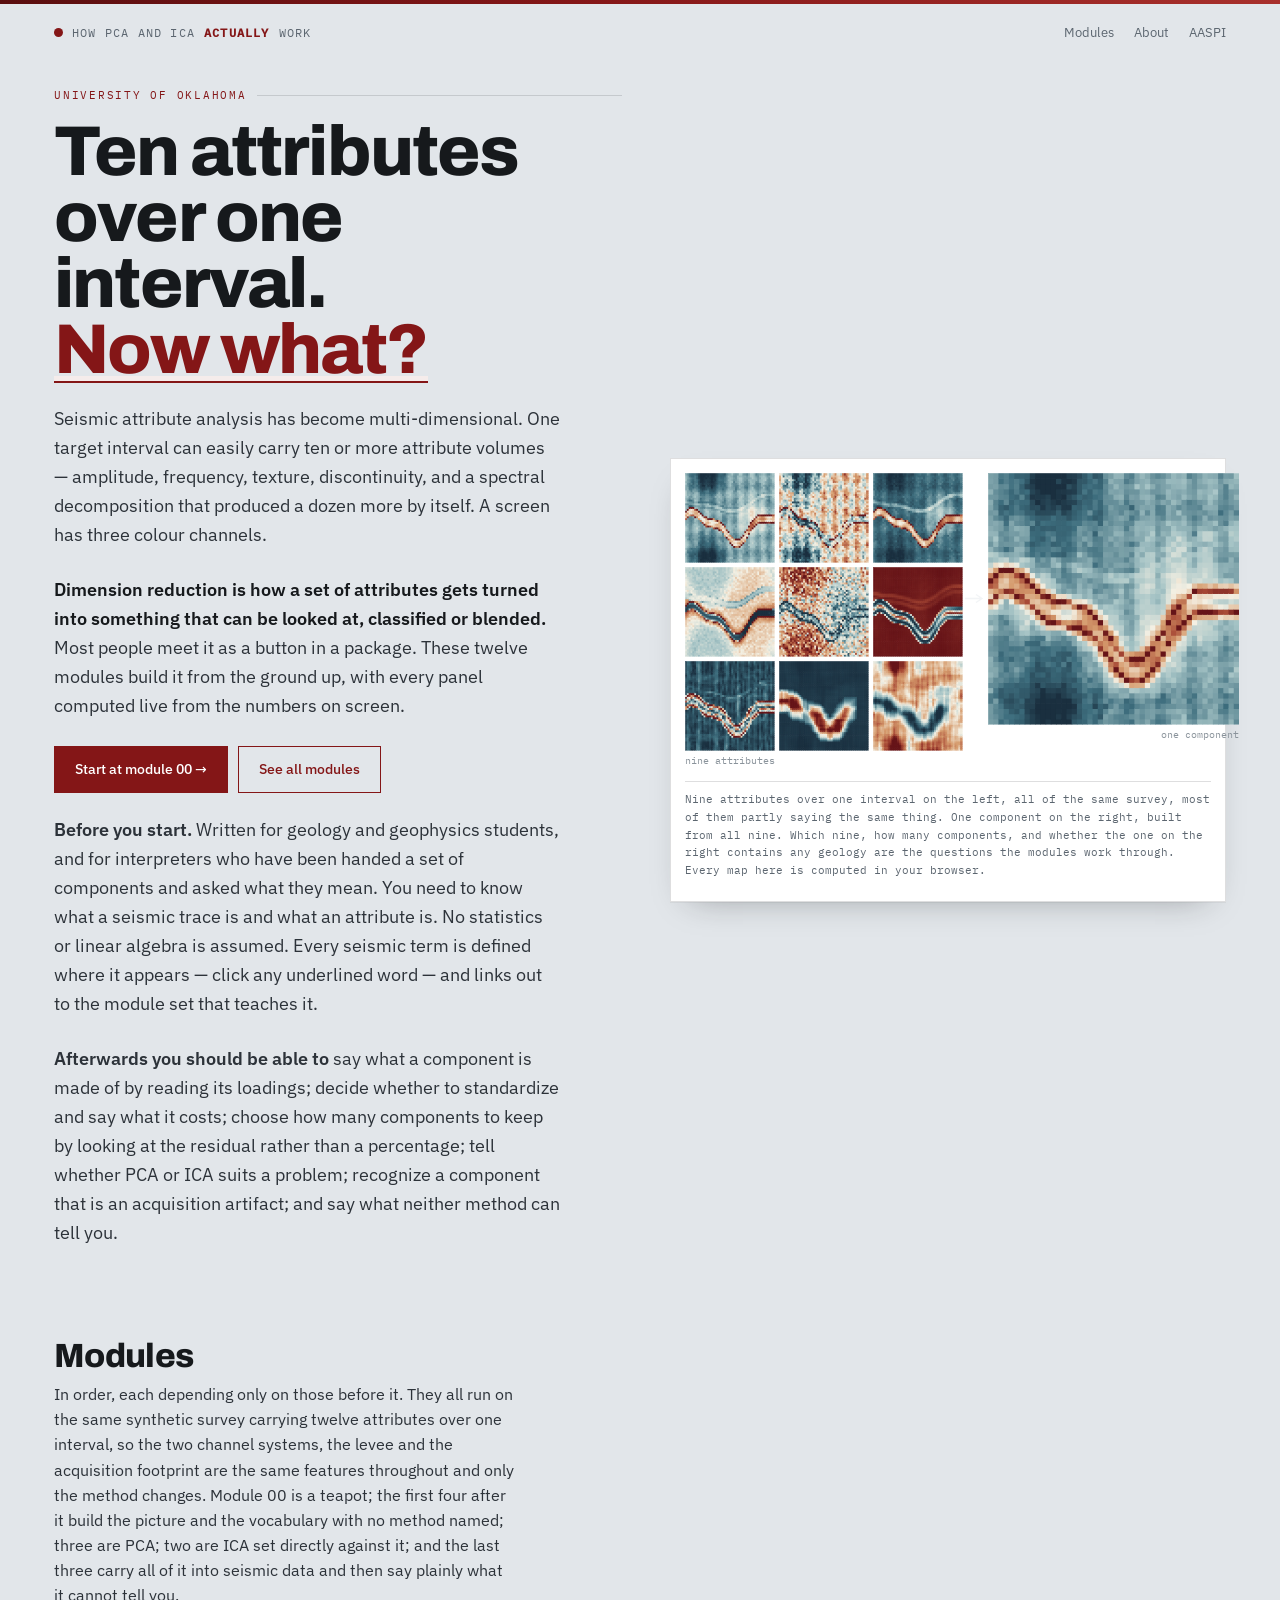
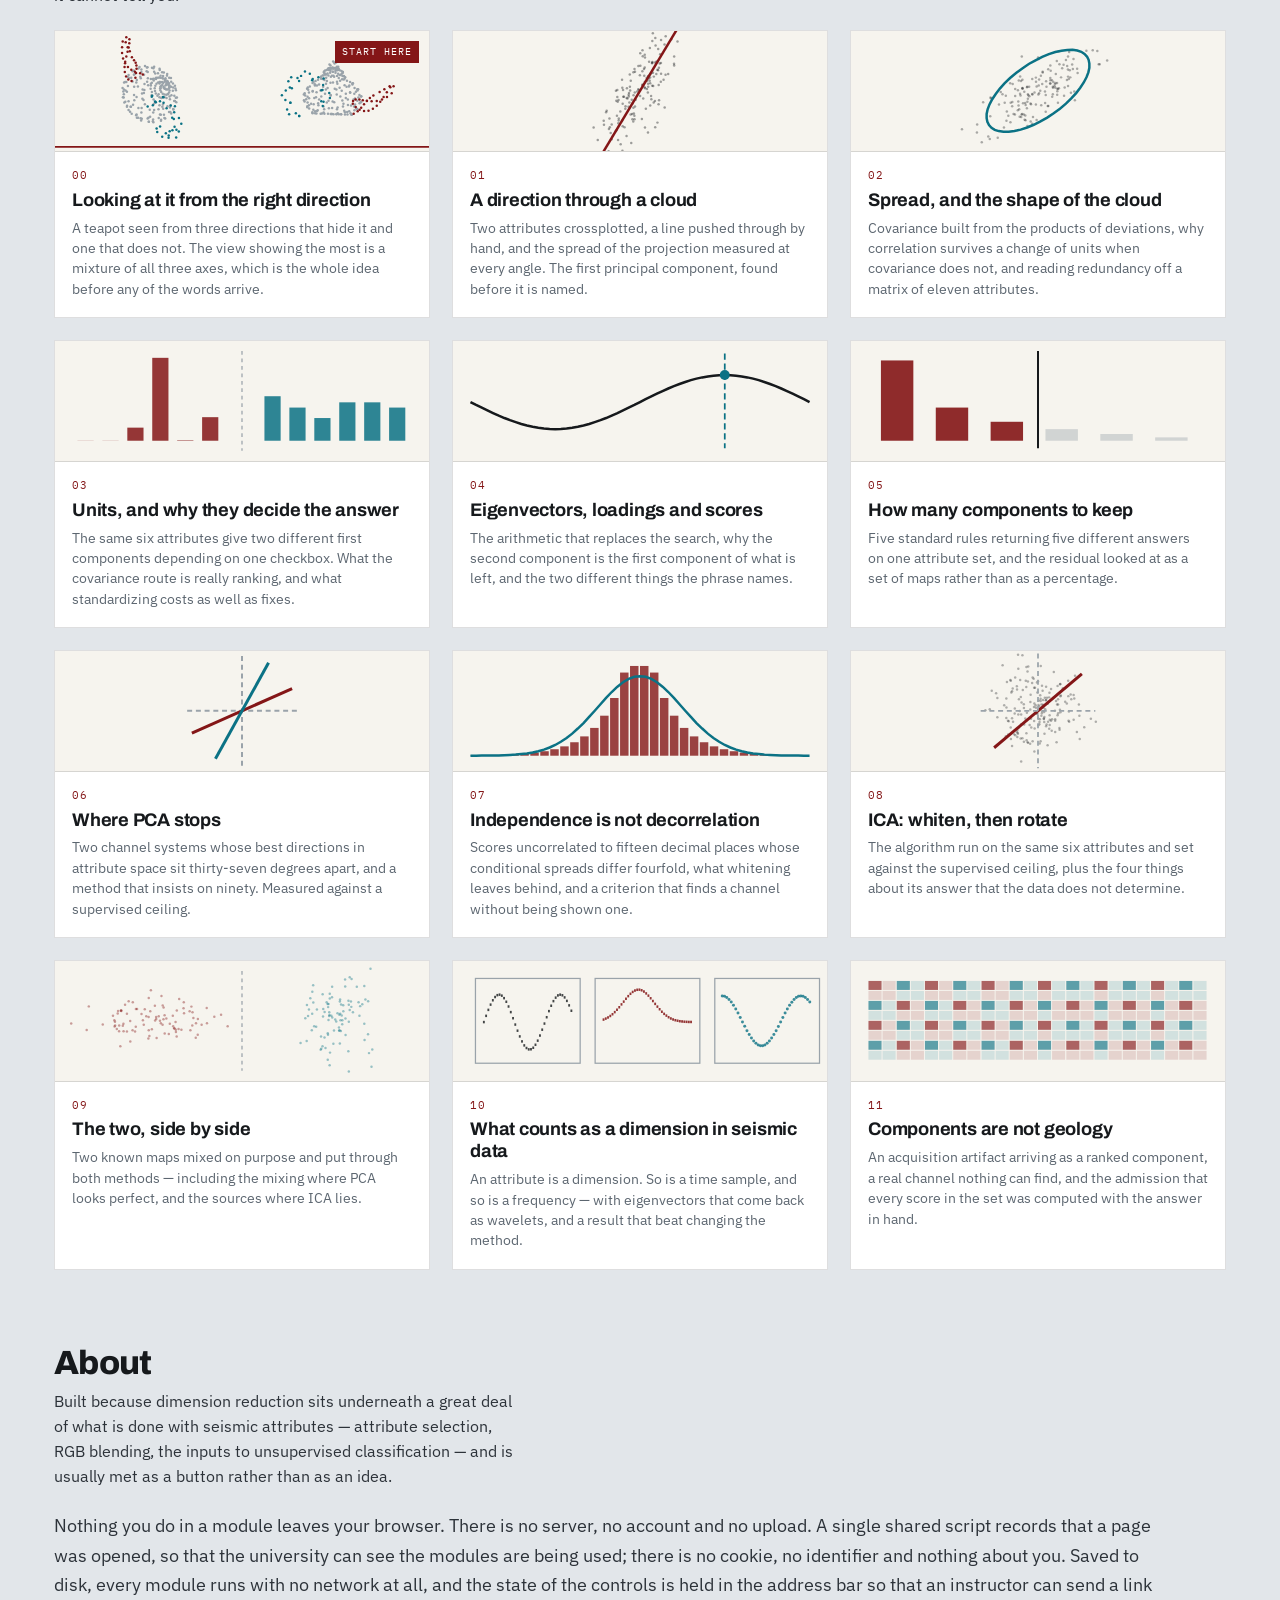
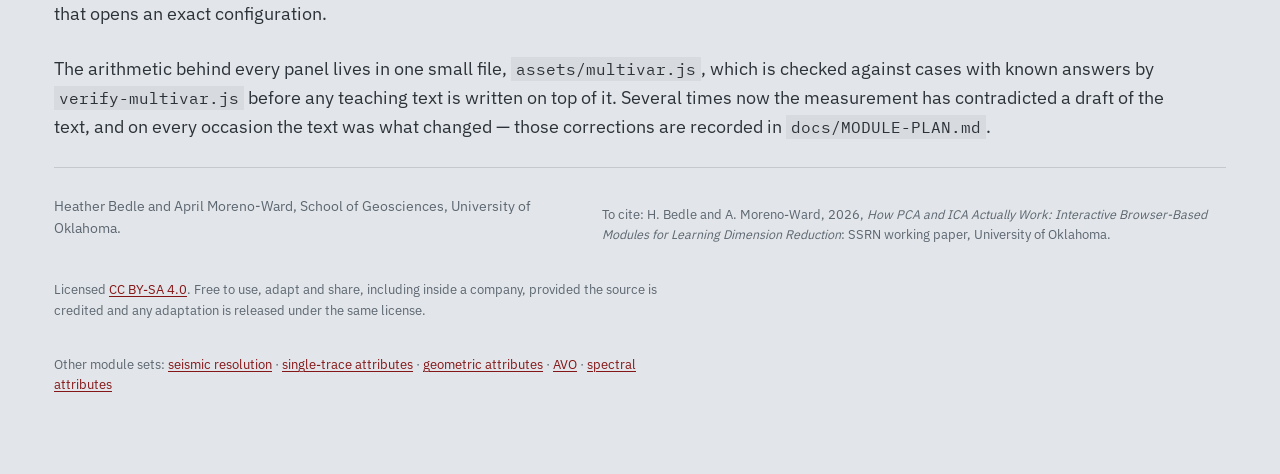
==== commit 36190c18: "Add files via upload" ====
--- a/index.html
+++ b/index.html
@@ -26,51 +26,34 @@
       <div class="hero-copy">
         <p class="eyebrow">University of Oklahoma</p>
         <h1 class="title">Ten attributes over one interval. <em>Now what?</em></h1>
-        <p class="lede">Seismic attribute analysis has become multi-dimensional. An interpreter working
-          one target interval can easily end up with ten or more attribute volumes over it &mdash;
-          amplitude, frequency, texture, discontinuity, a spectral decomposition that produced a dozen
-          more by itself. Any one of them may be ambiguous, and a geological feature is often clear in a
-          combination that no single volume shows.</p>
-        <p class="lede">The problem is that a screen has three colour channels and an interpreter has one
-          pair of eyes. <strong>Dimension reduction is how a set of attributes gets turned into something
-          that can be looked at, classified, or blended</strong> &mdash; and most people meet it as a
-          button in a package rather than as an idea.</p>
-        <p class="lede"><b>What you will learn here.</b> What principal component analysis and independent
-          component analysis actually compute; what decides the answer they give; how many components to
-          keep and why the standard rules disagree; how to read a component and say what it is made of;
-          and what neither method can tell you about the rocks.</p>
-        <p class="lede"><b>Where the teapot comes in.</b> Module 00 starts with one. Look at a teapot from
-          the front and the spout points at you; from the side the handle folds against the body; from
-          above it is a circle. The view showing the most is none of those &mdash; it is tilted a bit each
-          way at once, a mixture of all three directions. That is the whole idea, on an object you can
-          already recognize. Then the three directions become twelve attributes, and the difficulty is
-          that nobody knows what a good view of those looks like.</p>
-        <p class="lede"><b>What you need first.</b> Written for geology and geophysics students and for
-          interpreters who have been handed a set of components and asked what they mean. You should know
-          what a seismic trace is and what an attribute is. No statistics and no linear algebra are
-          assumed; the only piece of it the set needs is built from scratch in module 04, after the thing
-          it computes has already been found by hand. Every seismic term used is defined where it appears
-          &mdash; click any underlined word &mdash; and links out to the module set that teaches it
-          properly.</p>
-        <p class="lede"><b>What you should be able to do afterwards.</b> Say what a component is made of
-          by reading its loadings. Decide whether to standardize, and say what it costs. Choose how many
-          components to keep by looking at the residual rather than at a percentage. Tell whether PCA or
-          ICA suits a problem, and why. Recognize a component that is an acquisition artifact. And say
-          out loud what neither method can tell you.</p>
-        <p class="lede">Everything is computed live in your browser from the numbers on screen. Nothing is
-          a stored picture, so the panels can disagree with the textbook version of the same figure
-          &mdash; and in several places, they do.</p>
-        <p class="hero-cta"><a class="btn" href="modules/toomany.html">Start with the teapot &rarr;</a>
+        <p class="lede">Seismic attribute analysis has become multi-dimensional. One target interval can
+          easily carry ten or more attribute volumes &mdash; amplitude, frequency, texture,
+          discontinuity, and a spectral decomposition that produced a dozen more by itself. A screen has
+          three colour channels.</p>
+        <p class="lede"><strong>Dimension reduction is how a set of attributes gets turned into something
+          that can be looked at, classified or blended.</strong> Most people meet it as a button in a
+          package. These twelve modules build it from the ground up, with every panel computed live from
+          the numbers on screen.</p>
+        <p class="hero-cta"><a class="btn" href="modules/toomany.html">Start at module 00 &rarr;</a>
           <a class="btn ghost" href="#modules">See all modules</a></p>
+        <p class="lede" style="margin-top:22px"><b>Before you start.</b> Written for geology and
+          geophysics students, and for interpreters who have been handed a set of components and asked
+          what they mean. You need to know what a seismic trace is and what an attribute is. No
+          statistics or linear algebra is assumed. Every seismic term is defined where it appears &mdash;
+          click any underlined word &mdash; and links out to the module set that teaches it.</p>
+        <p class="lede"><b>Afterwards you should be able to</b> say what a component is made of by
+          reading its loadings; decide whether to standardize and say what it costs; choose how many
+          components to keep by looking at the residual rather than a percentage; tell whether PCA or ICA
+          suits a problem; recognize a component that is an acquisition artifact; and say what neither
+          method can tell you.</p>
       </div>
 
       <div class="hero-panel">
-        <canvas id="heroPot" aria-label="A teapot drawn as a cloud of points from four directions: front, side, above, and the direction that shows the most of it"></canvas>
-        <p class="hero-cap">One teapot, four directions. The first three look straight down an axis and
-          each one hides something. The fourth is the widest view available, and it is
-          0.84&thinsp;x&nbsp;+&nbsp;0.53&thinsp;y&nbsp;&minus;&nbsp;0.10&thinsp;z across and
-          0.36&thinsp;x&nbsp;&minus;&nbsp;0.41&thinsp;y&nbsp;+&nbsp;0.84&thinsp;z up. Every point is
-          computed from the equations on the page.</p>
+        <canvas id="heroAttr" aria-label="Nine attribute maps of the same interval beside the single component map that summarises them"></canvas>
+        <p class="hero-cap">Nine attributes over one interval on the left, all of the same survey, most
+          of them partly saying the same thing. One component on the right, built from all nine. Which
+          nine, how many components, and whether the one on the right contains any geology are the
+          questions the modules work through. Every map here is computed in your browser.</p>
       </div>
     </div>
   </section>
@@ -95,7 +78,6 @@
           <div class="card-no">00</div>
           <h3>Looking at it from the right direction</h3>
           <p>A teapot seen from three directions that hide it and one that does not. The view showing the most is a mixture of all three axes, which is the whole idea before any of the words arrive.</p>
-          <div class="q">You know what a teapot looks like. What happens when you do not?</div>
         </div>
         <span class="flag next">Start here</span>
       </a>
@@ -106,7 +88,6 @@
           <div class="card-no">01</div>
           <h3>A direction through a cloud</h3>
           <p>Two attributes crossplotted, a line pushed through by hand, and the spread of the projection measured at every angle. The first principal component, found before it is named.</p>
-          <div class="q">What is the best single number to replace two attributes with?</div>
         </div>
       </a>
 
@@ -116,7 +97,6 @@
           <div class="card-no">02</div>
           <h3>Spread, and the shape of the cloud</h3>
           <p>Covariance built from the products of deviations, why correlation survives a change of units when covariance does not, and reading redundancy off a matrix of eleven attributes.</p>
-          <div class="q">Is this attribute adding anything the others did not have?</div>
         </div>
       </a>
 
@@ -126,7 +106,6 @@
           <div class="card-no">03</div>
           <h3>Units, and why they decide the answer</h3>
           <p>The same six attributes give two different first components depending on one checkbox. What the covariance route is really ranking, and what standardizing costs as well as fixes.</p>
-          <div class="q">Why did my first component turn out to be the loudest attribute?</div>
         </div>
       </a>
 
@@ -136,7 +115,6 @@
           <div class="card-no">04</div>
           <h3>Eigenvectors, loadings and scores</h3>
           <p>The arithmetic that replaces the search, why the second component is the first component of what is left, and the two different things the phrase names.</p>
-          <div class="q">Is “the principal component” the weights or the volume?</div>
         </div>
       </a>
 
@@ -146,7 +124,6 @@
           <div class="card-no">05</div>
           <h3>How many components to keep</h3>
           <p>Five standard rules returning five different answers on one attribute set, and the residual looked at as a set of maps rather than as a percentage.</p>
-          <div class="q">Ninety percent of the variance. Is that enough?</div>
         </div>
       </a>
 
@@ -156,7 +133,6 @@
           <div class="card-no">06</div>
           <h3>Where PCA stops</h3>
           <p>Two channel systems whose best directions in attribute space sit thirty-seven degrees apart, and a method that insists on ninety. Measured against a supervised ceiling.</p>
-          <div class="q">Why does my first component look like two things at once?</div>
         </div>
       </a>
 
@@ -166,7 +142,6 @@
           <div class="card-no">07</div>
           <h3>Independence is not decorrelation</h3>
           <p>Scores uncorrelated to fifteen decimal places whose conditional spreads differ fourfold, what whitening leaves behind, and a criterion that finds a channel without being shown one.</p>
-          <div class="q">PCA already removed the correlation. What is left to remove?</div>
         </div>
       </a>
 
@@ -176,7 +151,6 @@
           <div class="card-no">08</div>
           <h3>ICA: whiten, then rotate</h3>
           <p>The algorithm run on the same six attributes and set against the supervised ceiling, plus the four things about its answer that the data does not determine.</p>
-          <div class="q">Why did my components come back in a different order?</div>
         </div>
       </a>
 
@@ -186,7 +160,6 @@
           <div class="card-no">09</div>
           <h3>The two, side by side</h3>
           <p>Two known maps mixed on purpose and put through both methods — including the mixing where PCA looks perfect, and the sources where ICA lies.</p>
-          <div class="q">Which one should I be running?</div>
         </div>
       </a>
 
@@ -196,7 +169,6 @@
           <div class="card-no">10</div>
           <h3>What counts as a dimension in seismic data</h3>
           <p>An attribute is a dimension. So is a time sample, and so is a frequency — with eigenvectors that come back as wavelets, and a result that beat changing the method.</p>
-          <div class="q">Waveform PCA and attribute PCA are the same method. Why do they look nothing alike?</div>
         </div>
       </a>
 
@@ -206,7 +178,6 @@
           <div class="card-no">11</div>
           <h3>Components are not geology</h3>
           <p>An acquisition artifact arriving as a ranked component, a real channel nothing can find, and the admission that every score in the set was computed with the answer in hand.</p>
-          <div class="q">The algorithm found four components. Which one is the reservoir?</div>
         </div>
       </a>
 
@@ -254,29 +225,52 @@
 
 <script src="assets/count.js"></script>
 <script src="assets/multivar.js"></script>
-<script src="assets/shape3d.js"></script>
+<script src="assets/attrfield.js"></script>
 <script>
-/* The banner: the teapot from four directions, the argument the whole set
-   makes, computed rather than drawn. */
+/* The banner: the problem the set exists for, computed rather than drawn.
+   Nine attributes over one interval, and the single component built from all
+   of them. Deliberately not the teapot — the teapot is an analogy that only
+   makes sense once you are inside module 00. */
 (function () {
   'use strict';
-  var cv = document.getElementById('heroPot');
-  if (!cv || typeof SHAPE === 'undefined') return;
-  var pts = SHAPE.teapot({ density: 0.8 });
-  var best = SHAPE.bestView(pts);
-  var VIEWS = [
-    { v: SHAPE.viewFromAngles(0, 0), label: 'from the front' },
-    { v: SHAPE.viewFromAngles(90, 0), label: 'from the side' },
-    { v: SHAPE.viewFromAngles(0, 89.9), label: 'from above' },
-    { v: best, label: 'the widest view' }
-  ];
+  var cv = document.getElementById('heroAttr');
+  if (!cv || typeof AF === 'undefined' || typeof MV === 'undefined') return;
+
+  var NX = 48, NY = 48;
+  var NAMES = ['rms', 'envelope', 'meanabs', 'peakfreq', 'bandwidth',
+               'coherence', 'edge', 'glcmcon', 'glcmhom'];
+  var slab = AF.build({ nx: NX, ny: NY, freq: 30, noise: 0.10, footprint: 0.06, seed: 2026 });
+  var attr = AF.attributes(slab, NAMES);
+  var P = MV.pca(NAMES.map(function (n) { return attr[n]; }), { standardize: true });
+
+  function cmap(t) {
+    t = Math.max(0, Math.min(1, t));
+    var s = [[26,47,63],[61,109,125],[166,196,198],[244,240,227],[214,156,110],[166,71,52],[102,20,24]];
+    var u = t * (s.length - 1), i = Math.min(s.length - 2, Math.floor(u)), f = u - i;
+    var a = s[i], b = s[i + 1];
+    return 'rgb(' + Math.round(a[0]+(b[0]-a[0])*f) + ',' + Math.round(a[1]+(b[1]-a[1])*f) +
+           ',' + Math.round(a[2]+(b[2]-a[2])*f) + ')';
+  }
+  function put(ctx, m, x, y, w, h) {
+    var lo = AF.percentile(m, 0.02), hi = AF.percentile(m, 0.98), rng = (hi - lo) || 1;
+    var cw = w / NX, ch = h / NY, ix, iy;
+    for (ix = 0; ix < NX; ix++) for (iy = 0; iy < NY; iy++) {
+      ctx.fillStyle = cmap((m[ix * NY + iy] - lo) / rng);
+      ctx.fillRect(x + ix * cw, y + (NY - 1 - iy) * ch, cw + 0.7, ch + 0.7);
+    }
+    ctx.strokeStyle = 'rgba(255,255,255,.18)';
+    ctx.lineWidth = 1;
+    ctx.strokeRect(x + 0.5, y + 0.5, w, h);
+  }
 
   function draw() {
     var w = cv.parentNode.clientWidth || 520;
-    if (w < 160) return;
-    var COLS = 2, GAP = 6, LABEL = 16;
-    var tw = (w - GAP) / COLS, th = tw;
-    var h = 2 * (th + LABEL + GAP) - GAP;
+    if (w < 200) return;
+    var GAP = 5, COLS = 3;
+    var left = Math.round(w * 0.5);
+    var cell = (left - (COLS - 1) * GAP) / COLS;
+    var big = w - left - 26;
+    var h = Math.max(cell * 3 + GAP * 2, big) + 22;
     var r = window.devicePixelRatio || 1;
     cv.width = Math.round(w * r); cv.height = Math.round(h * r);
     cv.style.width = w + 'px'; cv.style.height = h + 'px';
@@ -284,42 +278,30 @@
     ctx.setTransform(r, 0, 0, r, 0, 0);
     ctx.clearRect(0, 0, w, h);
 
-    VIEWS.forEach(function (q, i) {
-      var cx = (i % COLS) * (tw + GAP);
-      var cy = Math.floor(i / COLS) * (th + LABEL + GAP);
-      var pr = SHAPE.project(pts, q.v).sort(function (a, b) { return b.d - a.d; });
-      var dlo = Infinity, dhi = -Infinity, k;
-      for (k = 0; k < pr.length; k++) {
-        if (pr[k].d < dlo) dlo = pr[k].d;
-        if (pr[k].d > dhi) dhi = pr[k].d;
-      }
-      ctx.save();
-      ctx.beginPath(); ctx.rect(cx, cy, tw, th); ctx.clip();
-      var sc = Math.min(tw, th) / 4.1;
-      for (k = 0; k < pr.length; k++) {
-        var p = pr[k], t = (p.d - dlo) / (dhi - dlo || 1);
-        if (p.part === 'spout') ctx.fillStyle = 'rgba(200,70,70,' + (0.45 + 0.5 * t) + ')';
-        else if (p.part === 'handle') ctx.fillStyle = 'rgba(90,180,195,' + (0.45 + 0.5 * t) + ')';
-        else {
-          var g = Math.round(110 + 120 * t);
-          ctx.fillStyle = 'rgba(' + g + ',' + (g + 4) + ',' + (g + 10) + ',0.9)';
-        }
-        ctx.fillRect(cx + tw / 2 + p.u * sc - 1, cy + th / 2 - p.v * sc - 1, 2, 2);
-      }
-      ctx.restore();
-      ctx.strokeStyle = 'rgba(255,255,255,.14)';
-      ctx.lineWidth = 1;
-      ctx.strokeRect(cx + 0.5, cy + 0.5, tw - 1, th - 1);
-      ctx.font = '10px "IBM Plex Mono", ui-monospace, monospace';
-      ctx.fillStyle = (i === 3) ? '#E2E6EA' : '#8A939B';
-      ctx.textAlign = 'left'; ctx.textBaseline = 'top';
-      ctx.fillText(q.label, cx + 1, cy + th + 3);
+    NAMES.forEach(function (n, k) {
+      put(ctx, attr[n], (k % COLS) * (cell + GAP), Math.floor(k / COLS) * (cell + GAP), cell, cell);
     });
+    put(ctx, P.scores[0], w - big, 0, big, big);
+
+    ctx.fillStyle = '#8A939B';
+    ctx.font = '10px "IBM Plex Mono", ui-monospace, monospace';
+    ctx.textAlign = 'left';
+    ctx.fillText('nine attributes', 0, cell * 3 + GAP * 2 + 14);
+    ctx.textAlign = 'right';
+    ctx.fillText('one component', w, big + 14);
+
+    // the arrow between them
+    ctx.strokeStyle = 'rgba(226,230,234,.45)';
+    ctx.lineWidth = 1.4;
+    var ay = Math.min(cell * 3 + GAP * 2, big) / 2;
+    ctx.beginPath();
+    ctx.moveTo(left + 3, ay); ctx.lineTo(w - big - 6, ay);
+    ctx.moveTo(w - big - 12, ay - 4); ctx.lineTo(w - big - 6, ay); ctx.lineTo(w - big - 12, ay + 4);
+    ctx.stroke();
   }
 
-  if (document.readyState === 'loading') {
-    document.addEventListener('DOMContentLoaded', draw);
-  } else { draw(); }
+  if (document.readyState === 'loading') document.addEventListener('DOMContentLoaded', draw);
+  else draw();
   var t;
   window.addEventListener('resize', function () { clearTimeout(t); t = setTimeout(draw, 160); });
 })();
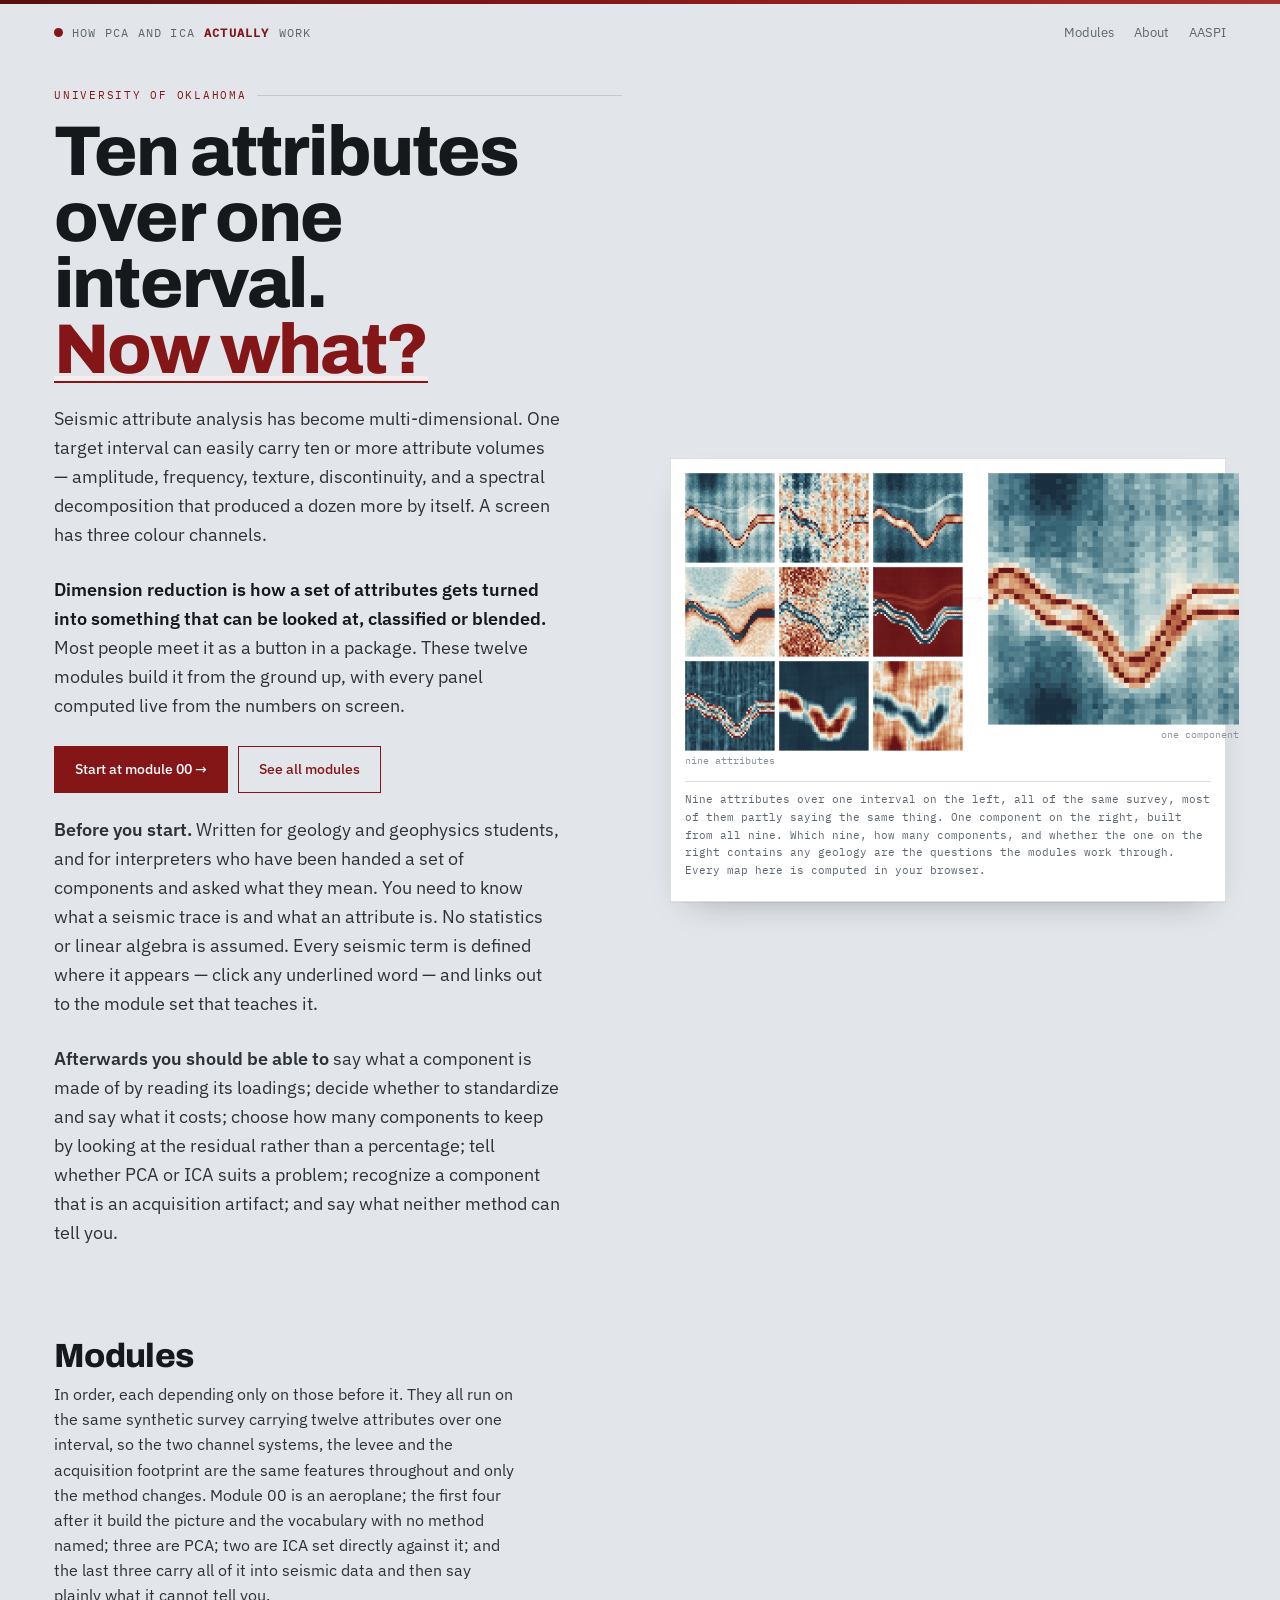
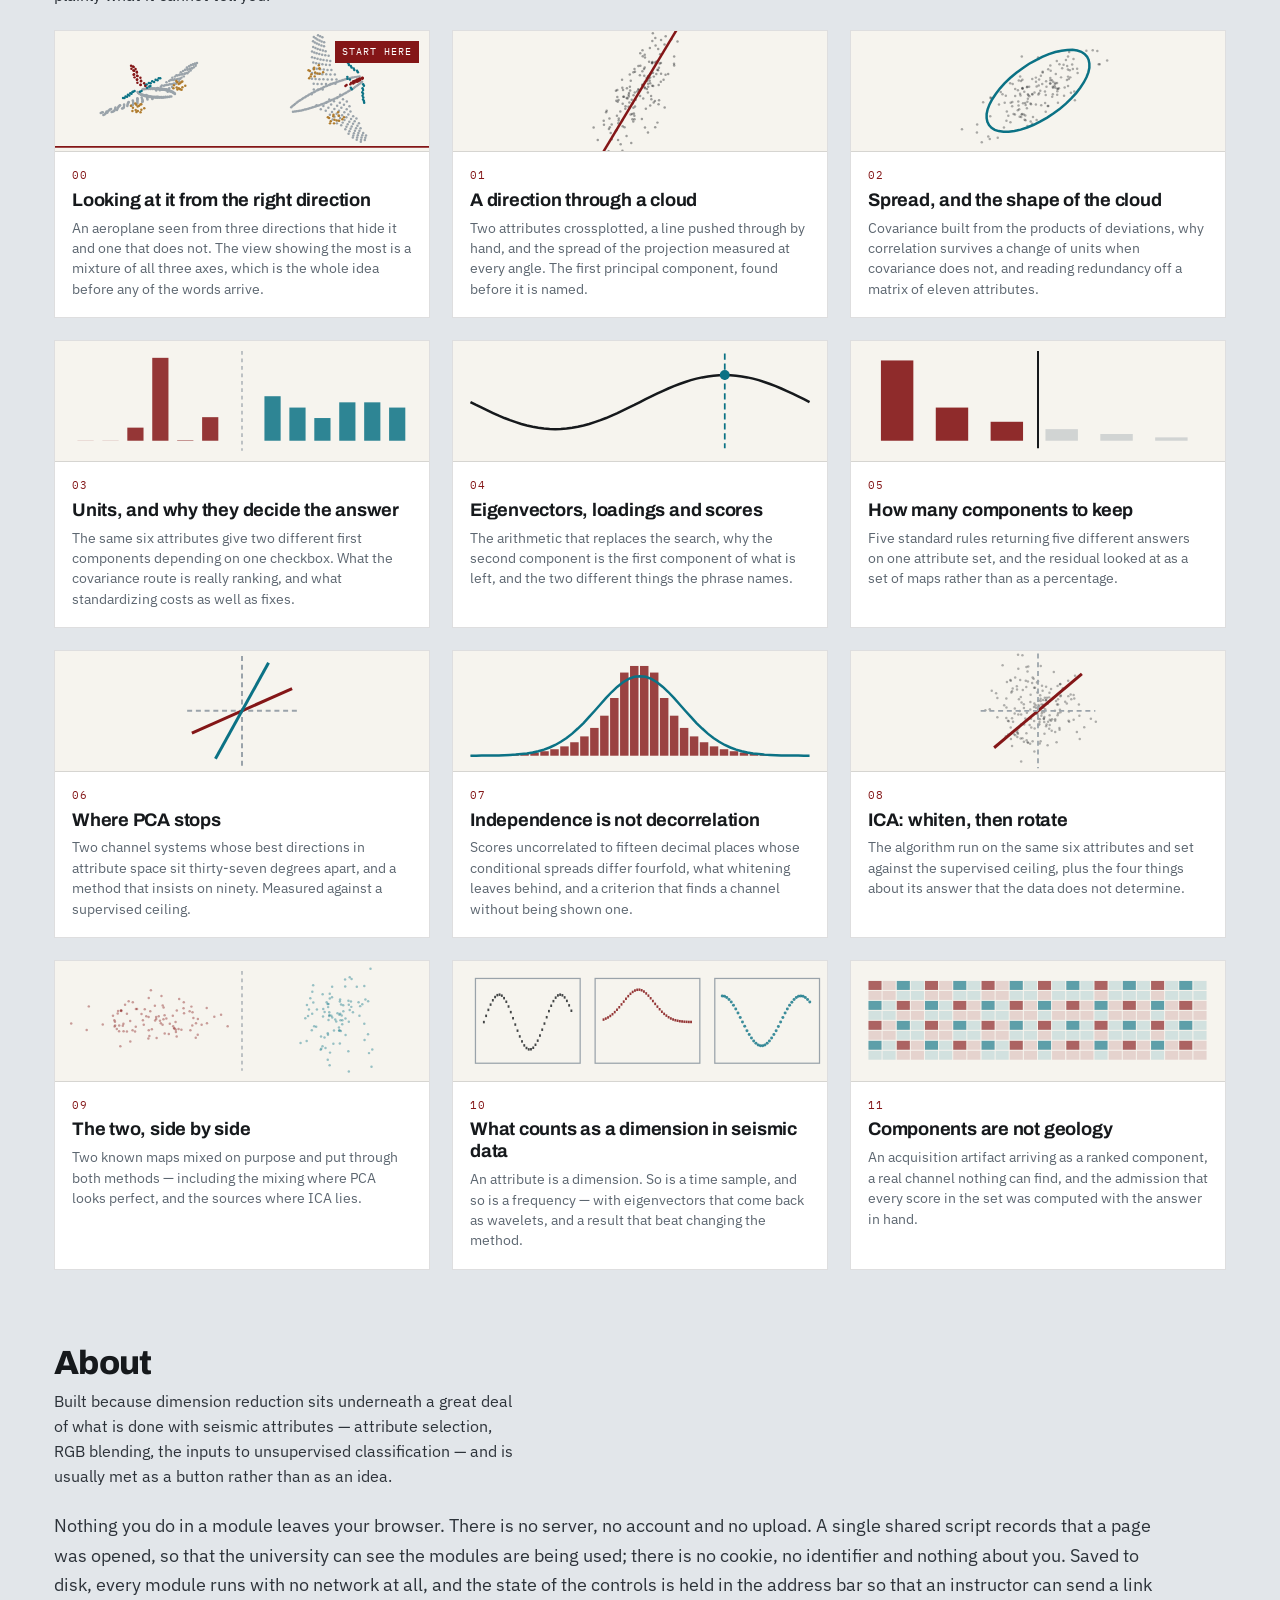
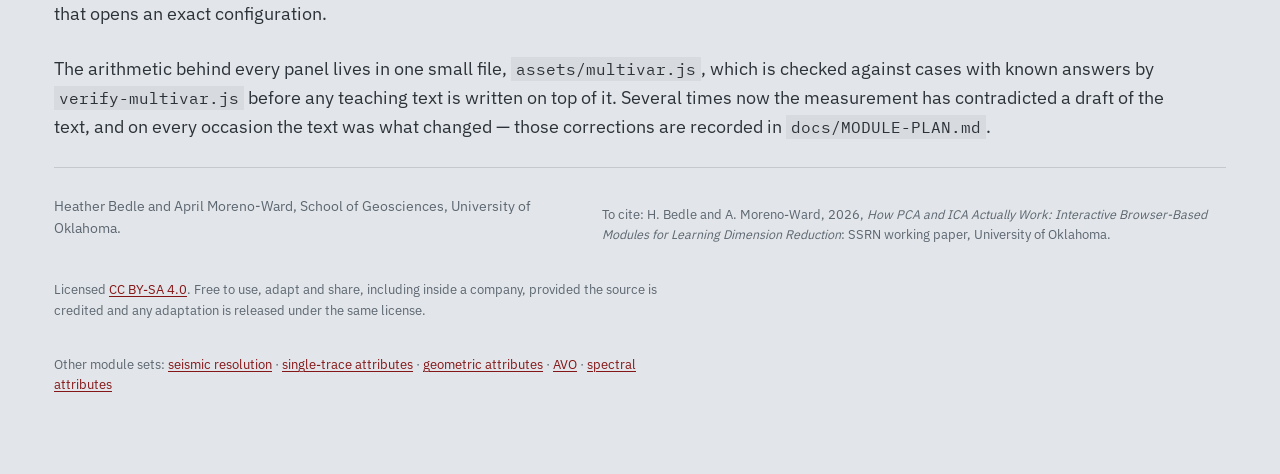
==== commit 93b5adb0: "Add files via upload" ====
--- a/index.html
+++ b/index.html
@@ -64,7 +64,7 @@
       <h2>Modules</h2>
       <p class="lede">In order, each depending only on those before it. They all run on the same synthetic
         survey carrying twelve attributes over one interval, so the two channel systems, the levee and the
-        acquisition footprint are the same features throughout and only the method changes. Module 00 is a teapot; the first four after it build the
+        acquisition footprint are the same features throughout and only the method changes. Module 00 is an aeroplane; the first four after it build the
         picture and the vocabulary with no method named; three are PCA; two are ICA set directly against
         it; and the last three carry all of it into seismic data and then say plainly what it cannot tell
         you.</p>
@@ -73,11 +73,11 @@
     <div class="card-grid">
 
       <a class="card" href="modules/toomany.html">
-        <div class="thumb"><svg viewBox="0 0 300 96" xmlns="http://www.w3.org/2000/svg" role="img" aria-hidden="true" focusable="false"><rect width="300" height="96" fill="#F6F4EE"/><circle cx="62.2" cy="40.6" r="1" fill="#9AA3AA"/><circle cx="57.8" cy="59.9" r="1" fill="#9AA3AA"/><circle cx="76.3" cy="68.8" r="1" fill="#9AA3AA"/><circle cx="83.1" cy="50.8" r="1" fill="#9AA3AA"/><circle cx="65.6" cy="39.3" r="1" fill="#9AA3AA"/><circle cx="56.4" cy="56.7" r="1" fill="#9AA3AA"/><circle cx="74.3" cy="70.1" r="1" fill="#9AA3AA"/><circle cx="85.4" cy="53.6" r="1" fill="#9AA3AA"/><circle cx="68.8" cy="38.0" r="1" fill="#9AA3AA"/><circle cx="55.2" cy="50.8" r="1" fill="#9AA3AA"/><circle cx="69.6" cy="70.3" r="1" fill="#9AA3AA"/><circle cx="86.6" cy="59.0" r="1" fill="#9AA3AA"/><circle cx="74.5" cy="38.0" r="1" fill="#9AA3AA"/><circle cx="55.3" cy="46.9" r="1" fill="#9AA3AA"/><circle cx="66.6" cy="69.5" r="1" fill="#9AA3AA"/><circle cx="86.8" cy="62.3" r="1" fill="#9AA3AA"/><circle cx="78.3" cy="38.6" r="1" fill="#9AA3AA"/><circle cx="57.2" cy="41.0" r="1" fill="#9AA3AA"/><circle cx="61.5" cy="66.4" r="1" fill="#9AA3AA"/><circle cx="84.9" cy="67.2" r="1" fill="#9AA3AA"/><circle cx="83.8" cy="42.2" r="1" fill="#9AA3AA"/><circle cx="59.5" cy="37.7" r="1" fill="#9AA3AA"/><circle cx="59.0" cy="63.4" r="1" fill="#9AA3AA"/><circle cx="83.2" cy="69.8" r="1" fill="#9AA3AA"/><circle cx="87.1" cy="44.8" r="1" fill="#9AA3AA"/><circle cx="63.3" cy="35.1" r="1" fill="#9AA3AA"/><circle cx="55.6" cy="57.3" r="1" fill="#9AA3AA"/><circle cx="78.5" cy="72.4" r="1" fill="#9AA3AA"/><circle cx="90.6" cy="50.8" r="1" fill="#9AA3AA"/><circle cx="69.3" cy="32.9" r="1" fill="#9AA3AA"/><circle cx="54.5" cy="53.1" r="1" fill="#9AA3AA"/><circle cx="75.3" cy="72.8" r="1" fill="#9AA3AA"/><circle cx="92.2" cy="54.7" r="1" fill="#9AA3AA"/><circle cx="73.5" cy="32.3" r="1" fill="#9AA3AA"/><circle cx="54.2" cy="45.7" r="1" fill="#9AA3AA"/><circle cx="69.1" cy="71.7" r="1" fill="#9AA3AA"/><circle cx="92.2" cy="61.3" r="1" fill="#9AA3AA"/><circle cx="80.4" cy="34.0" r="1" fill="#9AA3AA"/><circle cx="55.4" cy="41.4" r="1" fill="#9AA3AA"/><circle cx="65.7" cy="69.6" r="1" fill="#9AA3AA"/><circle cx="91.5" cy="65.0" r="1" fill="#9AA3AA"/><circle cx="84.7" cy="35.8" r="1" fill="#9AA3AA"/><circle cx="59.0" cy="35.3" r="1" fill="#9AA3AA"/><circle cx="60.2" cy="64.8" r="1" fill="#9AA3AA"/><circle cx="87.8" cy="69.8" r="1" fill="#9AA3AA"/><circle cx="90.4" cy="41.1" r="1" fill="#9AA3AA"/><circle cx="62.2" cy="32.2" r="1" fill="#9AA3AA"/><circle cx="57.7" cy="60.8" r="1" fill="#9AA3AA"/><circle cx="85.0" cy="71.9" r="1" fill="#9AA3AA"/><circle cx="93.2" cy="44.8" r="1" fill="#9AA3AA"/><circle cx="67.0" cy="30.0" r="1" fill="#9AA3AA"/><circle cx="55.1" cy="53.3" r="1" fill="#9AA3AA"/><circle cx="78.9" cy="73.2" r="1" fill="#9AA3AA"/><circle cx="95.7" cy="52.0" r="1" fill="#9AA3AA"/><circle cx="74.2" cy="29.0" r="1" fill="#9AA3AA"/><circle cx="54.8" cy="48.5" r="1" fill="#9AA3AA"/><circle cx="75.2" cy="72.7" r="1" fill="#9AA3AA"/><circle cx="96.2" cy="56.2" r="1" fill="#9AA3AA"/><circle cx="78.9" cy="29.8" r="1" fill="#9AA3AA"/><circle cx="56.3" cy="41.0" r="1" fill="#9AA3AA"/><circle cx="68.7" cy="69.9" r="1" fill="#9AA3AA"/><circle cx="95.0" cy="63.0" r="1" fill="#9AA3AA"/><circle cx="85.9" cy="33.0" r="1" fill="#9AA3AA"/><circle cx="58.3" cy="36.8" r="1" fill="#9AA3AA"/><circle cx="65.4" cy="66.9" r="1" fill="#9AA3AA"/><circle cx="93.2" cy="66.2" r="1" fill="#9AA3AA"/><circle cx="89.8" cy="35.8" r="1" fill="#9AA3AA"/><circle cx="63.2" cy="31.6" r="1" fill="#9AA3AA"/><circle cx="60.6" cy="60.8" r="1" fill="#9AA3AA"/><circle cx="88.4" cy="70.1" r="1" fill="#9AA3AA"/><circle cx="94.6" cy="42.1" r="1" fill="#9AA3AA"/><circle cx="67.8" cy="28.8" r="1" fill="#9AA3AA"/><circle cx="59.0" cy="56.3" r="1" fill="#9AA3AA"/><circle cx="85.1" cy="71.2" r="1" fill="#9AA3AA"/><circle cx="96.6" cy="46.2" r="1" fill="#9AA3AA"/><circle cx="72.2" cy="28.1" r="1" fill="#9AA3AA"/><circle cx="57.7" cy="48.7" r="1" fill="#9AA3AA"/><circle cx="78.7" cy="70.9" r="1" fill="#9AA3AA"/><circle cx="97.8" cy="53.3" r="1" fill="#9AA3AA"/><circle cx="79.5" cy="28.7" r="1" fill="#9AA3AA"/><circle cx="58.5" cy="44.1" r="1" fill="#9AA3AA"/><circle cx="75.0" cy="69.5" r="1" fill="#9AA3AA"/><circle cx="97.3" cy="57.1" r="1" fill="#9AA3AA"/><circle cx="83.9" cy="30.2" r="1" fill="#9AA3AA"/><circle cx="61.1" cy="37.5" r="1" fill="#9AA3AA"/><circle cx="69.3" cy="65.4" r="1" fill="#9AA3AA"/><circle cx="94.8" cy="62.6" r="1" fill="#9AA3AA"/><circle cx="90.0" cy="34.4" r="1" fill="#9AA3AA"/><circle cx="64.0" cy="34.5" r="1" fill="#9AA3AA"/><circle cx="66.9" cy="61.8" r="1" fill="#9AA3AA"/><circle cx="92.5" cy="64.9" r="1" fill="#9AA3AA"/><circle cx="93.0" cy="37.7" r="1" fill="#9AA3AA"/><circle cx="69.3" cy="30.8" r="1" fill="#9AA3AA"/><circle cx="63.6" cy="55.5" r="1" fill="#9AA3AA"/><circle cx="87.4" cy="67.1" r="1" fill="#9AA3AA"/><circle cx="96.2" cy="43.9" r="1" fill="#9AA3AA"/><circle cx="73.7" cy="29.2" r="1" fill="#9AA3AA"/><circle cx="63.4" cy="51.3" r="1" fill="#9AA3AA"/><circle cx="84.2" cy="67.0" r="1" fill="#9AA3AA"/><circle cx="97.0" cy="47.6" r="1" fill="#9AA3AA"/><circle cx="77.8" cy="29.4" r="1" fill="#9AA3AA"/><circle cx="63.5" cy="44.8" r="1" fill="#9AA3AA"/><circle cx="78.8" cy="65.4" r="1" fill="#9AA3AA"/><circle cx="96.9" cy="53.5" r="1" fill="#9AA3AA"/><circle cx="84.0" cy="31.2" r="1" fill="#9AA3AA"/><circle cx="65.2" cy="41.3" r="1" fill="#9AA3AA"/><circle cx="76.0" cy="63.1" r="1" fill="#9AA3AA"/><circle cx="95.6" cy="56.1" r="1" fill="#9AA3AA"/><circle cx="87.3" cy="33.3" r="1" fill="#9AA3AA"/><circle cx="68.4" cy="36.7" r="1" fill="#9AA3AA"/><circle cx="72.1" cy="58.8" r="1" fill="#9AA3AA"/><circle cx="92.7" cy="59.7" r="1" fill="#9AA3AA"/><circle cx="91.6" cy="37.6" r="1" fill="#9AA3AA"/><circle cx="71.4" cy="35.0" r="1" fill="#9AA3AA"/><circle cx="71.0" cy="55.4" r="1" fill="#9AA3AA"/><circle cx="90.2" cy="60.3" r="1" fill="#9AA3AA"/><circle cx="93.2" cy="40.7" r="1" fill="#9AA3AA"/><circle cx="74.4" cy="32.9" r="1" fill="#9AA3AA"/><circle cx="69.8" cy="50.1" r="1" fill="#9AA3AA"/><circle cx="86.1" cy="60.7" r="1" fill="#9AA3AA"/><circle cx="94.8" cy="45.4" r="1" fill="#9AA3AA"/><circle cx="79.5" cy="32.6" r="1" fill="#9AA3AA"/><circle cx="70.3" cy="46.9" r="1" fill="#9AA3AA"/><circle cx="83.8" cy="59.6" r="1" fill="#9AA3AA"/><circle cx="94.5" cy="48.0" r="1" fill="#9AA3AA"/><circle cx="82.6" cy="33.8" r="1" fill="#9AA3AA"/><circle cx="71.8" cy="42.6" r="1" fill="#9AA3AA"/><circle cx="80.3" cy="57.4" r="1" fill="#9AA3AA"/><circle cx="93.4" cy="51.5" r="1" fill="#9AA3AA"/><circle cx="86.7" cy="36.0" r="1" fill="#9AA3AA"/><circle cx="73.9" cy="40.7" r="1" fill="#9AA3AA"/><circle cx="79.1" cy="54.9" r="1" fill="#9AA3AA"/><circle cx="91.9" cy="52.5" r="1" fill="#9AA3AA"/><circle cx="88.6" cy="38.0" r="1" fill="#9AA3AA"/><circle cx="76.9" cy="38.5" r="1" fill="#9AA3AA"/><circle cx="77.5" cy="51.5" r="1" fill="#9AA3AA"/><circle cx="89.5" cy="53.7" r="1" fill="#9AA3AA"/><circle cx="90.6" cy="41.2" r="1" fill="#9AA3AA"/><circle cx="79.3" cy="38.3" r="1" fill="#9AA3AA"/><circle cx="77.7" cy="49.0" r="1" fill="#9AA3AA"/><circle cx="87.9" cy="53.1" r="1" fill="#9AA3AA"/><circle cx="90.9" cy="43.1" r="1" fill="#9AA3AA"/><circle cx="81.1" cy="37.5" r="1" fill="#9AA3AA"/><circle cx="76.7" cy="46.3" r="1" fill="#9AA3AA"/><circle cx="85.4" cy="53.7" r="1" fill="#9AA3AA"/><circle cx="91.6" cy="45.8" r="1" fill="#9AA3AA"/><circle cx="83.7" cy="37.3" r="1" fill="#9AA3AA"/><circle cx="76.9" cy="43.8" r="1" fill="#9AA3AA"/><circle cx="83.8" cy="53.1" r="1" fill="#9AA3AA"/><circle cx="91.9" cy="47.7" r="1" fill="#9AA3AA"/><circle cx="86.1" cy="37.7" r="1" fill="#9AA3AA"/><circle cx="77.7" cy="41.6" r="1" fill="#9AA3AA"/><circle cx="82.2" cy="51.9" r="1" fill="#9AA3AA"/><circle cx="91.5" cy="49.4" r="1" fill="#9AA3AA"/><circle cx="88.4" cy="38.7" r="1" fill="#9AA3AA"/><circle cx="79.2" cy="39.7" r="1" fill="#9AA3AA"/><circle cx="80.9" cy="50.2" r="1" fill="#9AA3AA"/><circle cx="90.6" cy="50.6" r="1" fill="#9AA3AA"/><circle cx="90.2" cy="40.2" r="1" fill="#9AA3AA"/><circle cx="81.0" cy="38.5" r="1" fill="#9AA3AA"/><circle cx="80.2" cy="48.1" r="1" fill="#9AA3AA"/><circle cx="89.3" cy="51.1" r="1" fill="#9AA3AA"/><circle cx="91.4" cy="41.9" r="1" fill="#9AA3AA"/><circle cx="82.5" cy="37.6" r="1" fill="#9AA3AA"/><circle cx="80.0" cy="45.9" r="1" fill="#9AA3AA"/><circle cx="87.8" cy="51.0" r="1" fill="#9AA3AA"/><circle cx="91.9" cy="43.7" r="1" fill="#9AA3AA"/><circle cx="84.7" cy="37.6" r="1" fill="#9AA3AA"/><circle cx="80.5" cy="43.9" r="1" fill="#9AA3AA"/><circle cx="86.4" cy="50.3" r="1" fill="#9AA3AA"/><circle cx="91.8" cy="45.2" r="1" fill="#9AA3AA"/><circle cx="86.6" cy="38.2" r="1" fill="#9AA3AA"/><circle cx="81.4" cy="42.4" r="1" fill="#9AA3AA"/><circle cx="85.2" cy="49.0" r="1" fill="#9AA3AA"/><circle cx="91.2" cy="46.4" r="1" fill="#9AA3AA"/><circle cx="88.1" cy="39.3" r="1" fill="#9AA3AA"/><circle cx="82.7" cy="41.3" r="1" fill="#9AA3AA"/><circle cx="84.5" cy="47.6" r="1" fill="#9AA3AA"/><circle cx="90.2" cy="46.9" r="1" fill="#9AA3AA"/><circle cx="89.1" cy="40.6" r="1" fill="#9AA3AA"/><circle cx="84.0" cy="40.9" r="1" fill="#9AA3AA"/><circle cx="84.3" cy="46.1" r="1" fill="#9AA3AA"/><circle cx="89.1" cy="47.0" r="1" fill="#9AA3AA"/><circle cx="89.5" cy="42.0" r="1" fill="#9AA3AA"/><circle cx="85.3" cy="41.1" r="1" fill="#9AA3AA"/><circle cx="84.5" cy="44.8" r="1" fill="#9AA3AA"/><circle cx="88.0" cy="46.4" r="1" fill="#9AA3AA"/><circle cx="89.3" cy="43.1" r="1" fill="#9AA3AA"/><circle cx="86.0" cy="40.9" r="1" fill="#9AA3AA"/><circle cx="85.2" cy="43.9" r="1" fill="#9AA3AA"/><circle cx="87.2" cy="45.6" r="1" fill="#9AA3AA"/><circle cx="88.6" cy="43.8" r="1" fill="#9AA3AA"/><circle cx="86.8" cy="41.8" r="1" fill="#9AA3AA"/><circle cx="88.1" cy="46.4" r="1" fill="#9AA3AA"/><circle cx="84.8" cy="45.8" r="1" fill="#9AA3AA"/><circle cx="84.2" cy="40.9" r="1" fill="#9AA3AA"/><circle cx="88.5" cy="39.8" r="1" fill="#9AA3AA"/><circle cx="91.4" cy="44.0" r="1" fill="#9AA3AA"/><circle cx="88.6" cy="46.4" r="1" fill="#9AA3AA"/><circle cx="86.1" cy="43.3" r="1" fill="#9AA3AA"/><circle cx="87.9" cy="40.8" r="1" fill="#9AA3AA"/><circle cx="90.0" cy="41.3" r="1" fill="#9AA3AA"/><circle cx="89.7" cy="42.6" r="1" fill="#9AA3AA"/><circle cx="70.1" cy="54.3" r="1" fill="#9AA3AA"/><circle cx="65.4" cy="52.9" r="1" fill="#9AA3AA"/><circle cx="71.3" cy="49.7" r="1" fill="#9AA3AA"/><circle cx="69.5" cy="61.7" r="1" fill="#9AA3AA"/><circle cx="71.7" cy="47.3" r="1" fill="#9AA3AA"/><circle cx="62.6" cy="59.1" r="1" fill="#9AA3AA"/><circle cx="79.2" cy="58.5" r="1" fill="#9AA3AA"/><circle cx="66.5" cy="44.5" r="1" fill="#9AA3AA"/><circle cx="60.9" cy="60.7" r="1" fill="#9AA3AA"/><circle cx="79.5" cy="63.4" r="1" fill="#9AA3AA"/><circle cx="74.7" cy="43.5" r="1" fill="#9AA3AA"/><circle cx="56.6" cy="47.7" r="1" fill="#9AA3AA"/><circle cx="65.1" cy="67.6" r="1" fill="#9AA3AA"/><circle cx="83.0" cy="62.7" r="1" fill="#9AA3AA"/><circle cx="76.9" cy="42.3" r="1" fill="#9AA3AA"/><circle cx="61.4" cy="40.2" r="1" fill="#841617"/><circle cx="70.4" cy="34.9" r="1" fill="#841617"/><circle cx="64.5" cy="37.6" r="1" fill="#841617"/><circle cx="58.8" cy="38.9" r="1" fill="#841617"/><circle cx="68.3" cy="33.8" r="1" fill="#841617"/><circle cx="65.0" cy="33.6" r="1" fill="#841617"/><circle cx="57.0" cy="36.4" r="1" fill="#841617"/><circle cx="64.1" cy="32.6" r="1" fill="#841617"/><circle cx="65.4" cy="30.3" r="1" fill="#841617"/><circle cx="56.0" cy="32.9" r="1" fill="#841617"/><circle cx="61.2" cy="31.1" r="1" fill="#841617"/><circle cx="65.3" cy="27.6" r="1" fill="#841617"/><circle cx="55.8" cy="28.8" r="1" fill="#841617"/><circle cx="58.5" cy="28.9" r="1" fill="#841617"/><circle cx="64.7" cy="25.4" r="1" fill="#841617"/><circle cx="56.3" cy="24.6" r="1" fill="#841617"/><circle cx="56.2" cy="25.8" r="1" fill="#841617"/><circle cx="63.4" cy="23.4" r="1" fill="#841617"/><circle cx="57.2" cy="20.5" r="1" fill="#841617"/><circle cx="54.6" cy="22.0" r="1" fill="#841617"/><circle cx="61.7" cy="21.1" r="1" fill="#841617"/><circle cx="58.2" cy="16.7" r="1" fill="#841617"/><circle cx="53.8" cy="17.6" r="1" fill="#841617"/><circle cx="60.0" cy="16.3" r="1" fill="#841617"/><circle cx="59.1" cy="13.2" r="1" fill="#841617"/><circle cx="53.8" cy="13.0" r="1" fill="#841617"/><circle cx="58.3" cy="13.0" r="1" fill="#841617"/><circle cx="59.6" cy="9.9" r="1" fill="#841617"/><circle cx="54.3" cy="8.4" r="1" fill="#841617"/><circle cx="56.7" cy="9.1" r="1" fill="#841617"/><circle cx="59.7" cy="6.7" r="1" fill="#841617"/><circle cx="57.2" cy="5.1" r="1" fill="#841617"/><circle cx="74.3" cy="60.5" r="1" fill="#0B7285"/><circle cx="78.5" cy="59.6" r="1" fill="#0B7285"/><circle cx="80.3" cy="56.6" r="1" fill="#0B7285"/><circle cx="78.0" cy="52.0" r="1" fill="#0B7285"/><circle cx="77.6" cy="52.8" r="1" fill="#0B7285"/><circle cx="80.9" cy="57.1" r="1" fill="#0B7285"/><circle cx="84.2" cy="56.3" r="1" fill="#0B7285"/><circle cx="86.9" cy="53.2" r="1" fill="#0B7285"/><circle cx="86.7" cy="52.9" r="1" fill="#0B7285"/><circle cx="87.1" cy="57.6" r="1" fill="#0B7285"/><circle cx="89.5" cy="61.9" r="1" fill="#0B7285"/><circle cx="92.8" cy="59.7" r="1" fill="#0B7285"/><circle cx="96.2" cy="60.4" r="1" fill="#0B7285"/><circle cx="95.6" cy="65.1" r="1" fill="#0B7285"/><circle cx="94.0" cy="69.6" r="1" fill="#0B7285"/><circle cx="95.3" cy="70.6" r="1" fill="#0B7285"/><circle cx="99.4" cy="69.8" r="1" fill="#0B7285"/><circle cx="101.3" cy="74.5" r="1" fill="#0B7285"/><circle cx="97.4" cy="79.3" r="1" fill="#0B7285"/><circle cx="94.2" cy="79.7" r="1" fill="#0B7285"/><circle cx="95.9" cy="76.9" r="1" fill="#0B7285"/><circle cx="99.3" cy="80.7" r="1" fill="#0B7285"/><circle cx="97.2" cy="85.4" r="1" fill="#0B7285"/><circle cx="91.1" cy="85.6" r="1" fill="#0B7285"/><circle cx="88.9" cy="82.1" r="1" fill="#0B7285"/><circle cx="92.0" cy="80.4" r="1" fill="#0B7285"/><circle cx="91.2" cy="83.9" r="1" fill="#0B7285"/><circle cx="86.0" cy="84.9" r="1" fill="#0B7285"/><circle cx="82.0" cy="81.0" r="1" fill="#0B7285"/><circle cx="81.5" cy="78.2" r="1" fill="#0B7285"/><circle cx="84.3" cy="76.6" r="1" fill="#0B7285"/><circle cx="238.1" cy="67.1" r="1" fill="#9AA3AA"/><circle cx="223.4" cy="66.7" r="1" fill="#9AA3AA"/><circle cx="206.6" cy="66.0" r="1" fill="#9AA3AA"/><circle cx="219.0" cy="66.3" r="1" fill="#9AA3AA"/><circle cx="237.6" cy="67.0" r="1" fill="#9AA3AA"/><circle cx="226.8" cy="65.9" r="1" fill="#9AA3AA"/><circle cx="206.4" cy="65.1" r="1" fill="#9AA3AA"/><circle cx="215.5" cy="65.3" r="1" fill="#9AA3AA"/><circle cx="237.1" cy="66.0" r="1" fill="#9AA3AA"/><circle cx="232.6" cy="65.1" r="1" fill="#9AA3AA"/><circle cx="208.6" cy="64.3" r="1" fill="#9AA3AA"/><circle cx="210.2" cy="64.2" r="1" fill="#9AA3AA"/><circle cx="234.4" cy="65.0" r="1" fill="#9AA3AA"/><circle cx="236.0" cy="64.3" r="1" fill="#9AA3AA"/><circle cx="210.7" cy="63.5" r="1" fill="#9AA3AA"/><circle cx="207.2" cy="63.2" r="1" fill="#9AA3AA"/><circle cx="232.0" cy="63.9" r="1" fill="#9AA3AA"/><circle cx="240.2" cy="63.5" r="1" fill="#9AA3AA"/><circle cx="215.9" cy="62.7" r="1" fill="#9AA3AA"/><circle cx="203.9" cy="62.2" r="1" fill="#9AA3AA"/><circle cx="226.2" cy="62.8" r="1" fill="#9AA3AA"/><circle cx="242.0" cy="62.6" r="1" fill="#9AA3AA"/><circle cx="219.7" cy="62.0" r="1" fill="#9AA3AA"/><circle cx="202.4" cy="61.2" r="1" fill="#9AA3AA"/><circle cx="222.3" cy="61.7" r="1" fill="#9AA3AA"/><circle cx="242.4" cy="62.6" r="1" fill="#9AA3AA"/><circle cx="226.7" cy="61.3" r="1" fill="#9AA3AA"/><circle cx="202.4" cy="60.3" r="1" fill="#9AA3AA"/><circle cx="215.4" cy="60.6" r="1" fill="#9AA3AA"/><circle cx="241.4" cy="61.5" r="1" fill="#9AA3AA"/><circle cx="231.0" cy="60.5" r="1" fill="#9AA3AA"/><circle cx="203.7" cy="59.5" r="1" fill="#9AA3AA"/><circle cx="211.3" cy="59.5" r="1" fill="#9AA3AA"/><circle cx="239.9" cy="60.5" r="1" fill="#9AA3AA"/><circle cx="237.5" cy="59.7" r="1" fill="#9AA3AA"/><circle cx="207.5" cy="58.7" r="1" fill="#9AA3AA"/><circle cx="205.4" cy="58.4" r="1" fill="#9AA3AA"/><circle cx="235.0" cy="59.4" r="1" fill="#9AA3AA"/><circle cx="240.7" cy="58.9" r="1" fill="#9AA3AA"/><circle cx="211.1" cy="57.9" r="1" fill="#9AA3AA"/><circle cx="202.6" cy="57.4" r="1" fill="#9AA3AA"/><circle cx="231.4" cy="58.3" r="1" fill="#9AA3AA"/><circle cx="244.3" cy="58.0" r="1" fill="#9AA3AA"/><circle cx="218.0" cy="57.3" r="1" fill="#9AA3AA"/><circle cx="200.2" cy="56.5" r="1" fill="#9AA3AA"/><circle cx="224.0" cy="57.1" r="1" fill="#9AA3AA"/><circle cx="245.5" cy="57.1" r="1" fill="#9AA3AA"/><circle cx="222.7" cy="56.5" r="1" fill="#9AA3AA"/><circle cx="199.7" cy="55.6" r="1" fill="#9AA3AA"/><circle cx="219.4" cy="56.0" r="1" fill="#9AA3AA"/><circle cx="245.1" cy="57.0" r="1" fill="#9AA3AA"/><circle cx="230.5" cy="55.8" r="1" fill="#9AA3AA"/><circle cx="201.5" cy="54.8" r="1" fill="#9AA3AA"/><circle cx="211.9" cy="54.9" r="1" fill="#9AA3AA"/><circle cx="242.5" cy="56.0" r="1" fill="#9AA3AA"/><circle cx="234.9" cy="55.0" r="1" fill="#9AA3AA"/><circle cx="203.8" cy="53.9" r="1" fill="#9AA3AA"/><circle cx="208.0" cy="53.8" r="1" fill="#9AA3AA"/><circle cx="239.5" cy="54.9" r="1" fill="#9AA3AA"/><circle cx="240.7" cy="54.2" r="1" fill="#9AA3AA"/><circle cx="209.4" cy="53.2" r="1" fill="#9AA3AA"/><circle cx="202.6" cy="52.8" r="1" fill="#9AA3AA"/><circle cx="233.3" cy="53.7" r="1" fill="#9AA3AA"/><circle cx="243.4" cy="53.4" r="1" fill="#9AA3AA"/><circle cx="213.6" cy="52.5" r="1" fill="#9AA3AA"/><circle cx="200.7" cy="51.8" r="1" fill="#9AA3AA"/><circle cx="228.9" cy="52.6" r="1" fill="#9AA3AA"/><circle cx="245.5" cy="52.5" r="1" fill="#9AA3AA"/><circle cx="221.2" cy="51.8" r="1" fill="#9AA3AA"/><circle cx="199.6" cy="50.9" r="1" fill="#9AA3AA"/><circle cx="221.1" cy="51.4" r="1" fill="#9AA3AA"/><circle cx="245.7" cy="52.4" r="1" fill="#9AA3AA"/><circle cx="226.0" cy="51.0" r="1" fill="#9AA3AA"/><circle cx="200.3" cy="50.0" r="1" fill="#9AA3AA"/><circle cx="216.6" cy="50.4" r="1" fill="#9AA3AA"/><circle cx="244.2" cy="51.4" r="1" fill="#9AA3AA"/><circle cx="233.3" cy="50.3" r="1" fill="#9AA3AA"/><circle cx="203.7" cy="49.3" r="1" fill="#9AA3AA"/><circle cx="209.8" cy="49.2" r="1" fill="#9AA3AA"/><circle cx="240.1" cy="50.3" r="1" fill="#9AA3AA"/><circle cx="236.8" cy="49.5" r="1" fill="#9AA3AA"/><circle cx="206.7" cy="48.5" r="1" fill="#9AA3AA"/><circle cx="206.7" cy="48.2" r="1" fill="#9AA3AA"/><circle cx="236.7" cy="49.2" r="1" fill="#9AA3AA"/><circle cx="241.4" cy="48.7" r="1" fill="#9AA3AA"/><circle cx="213.0" cy="47.8" r="1" fill="#9AA3AA"/><circle cx="203.1" cy="47.2" r="1" fill="#9AA3AA"/><circle cx="230.0" cy="48.0" r="1" fill="#9AA3AA"/><circle cx="242.7" cy="47.7" r="1" fill="#9AA3AA"/><circle cx="217.3" cy="47.0" r="1" fill="#9AA3AA"/><circle cx="202.2" cy="46.3" r="1" fill="#9AA3AA"/><circle cx="225.7" cy="47.0" r="1" fill="#9AA3AA"/><circle cx="243.2" cy="46.8" r="1" fill="#9AA3AA"/><circle cx="224.4" cy="46.3" r="1" fill="#9AA3AA"/><circle cx="202.8" cy="45.4" r="1" fill="#9AA3AA"/><circle cx="218.7" cy="45.8" r="1" fill="#9AA3AA"/><circle cx="242.5" cy="46.7" r="1" fill="#9AA3AA"/><circle cx="228.3" cy="45.5" r="1" fill="#9AA3AA"/><circle cx="204.4" cy="44.6" r="1" fill="#9AA3AA"/><circle cx="215.1" cy="44.8" r="1" fill="#9AA3AA"/><circle cx="240.3" cy="45.7" r="1" fill="#9AA3AA"/><circle cx="233.9" cy="44.7" r="1" fill="#9AA3AA"/><circle cx="208.5" cy="43.8" r="1" fill="#9AA3AA"/><circle cx="210.1" cy="43.7" r="1" fill="#9AA3AA"/><circle cx="235.8" cy="44.6" r="1" fill="#9AA3AA"/><circle cx="236.1" cy="43.8" r="1" fill="#9AA3AA"/><circle cx="211.8" cy="43.0" r="1" fill="#9AA3AA"/><circle cx="208.4" cy="42.7" r="1" fill="#9AA3AA"/><circle cx="232.3" cy="43.5" r="1" fill="#9AA3AA"/><circle cx="238.6" cy="43.0" r="1" fill="#9AA3AA"/><circle cx="217.4" cy="42.3" r="1" fill="#9AA3AA"/><circle cx="206.6" cy="41.8" r="1" fill="#9AA3AA"/><circle cx="226.5" cy="42.4" r="1" fill="#9AA3AA"/><circle cx="238.6" cy="42.0" r="1" fill="#9AA3AA"/><circle cx="221.0" cy="41.5" r="1" fill="#9AA3AA"/><circle cx="207.4" cy="40.9" r="1" fill="#9AA3AA"/><circle cx="223.0" cy="41.3" r="1" fill="#9AA3AA"/><circle cx="239.0" cy="42.0" r="1" fill="#9AA3AA"/><circle cx="226.2" cy="40.7" r="1" fill="#9AA3AA"/><circle cx="209.0" cy="40.1" r="1" fill="#9AA3AA"/><circle cx="218.1" cy="40.2" r="1" fill="#9AA3AA"/><circle cx="236.7" cy="40.9" r="1" fill="#9AA3AA"/><circle cx="228.7" cy="39.9" r="1" fill="#9AA3AA"/><circle cx="211.0" cy="39.2" r="1" fill="#9AA3AA"/><circle cx="216.1" cy="39.3" r="1" fill="#9AA3AA"/><circle cx="234.2" cy="39.9" r="1" fill="#9AA3AA"/><circle cx="231.7" cy="39.0" r="1" fill="#9AA3AA"/><circle cx="214.7" cy="38.5" r="1" fill="#9AA3AA"/><circle cx="213.5" cy="38.3" r="1" fill="#9AA3AA"/><circle cx="230.3" cy="38.8" r="1" fill="#9AA3AA"/><circle cx="232.4" cy="38.1" r="1" fill="#9AA3AA"/><circle cx="217.5" cy="37.6" r="1" fill="#9AA3AA"/><circle cx="213.3" cy="37.4" r="1" fill="#9AA3AA"/><circle cx="227.6" cy="37.8" r="1" fill="#9AA3AA"/><circle cx="232.8" cy="37.1" r="1" fill="#9AA3AA"/><circle cx="221.3" cy="36.8" r="1" fill="#9AA3AA"/><circle cx="213.5" cy="36.5" r="1" fill="#9AA3AA"/><circle cx="223.9" cy="36.7" r="1" fill="#9AA3AA"/><circle cx="231.9" cy="36.2" r="1" fill="#9AA3AA"/><circle cx="223.3" cy="35.9" r="1" fill="#9AA3AA"/><circle cx="214.7" cy="35.6" r="1" fill="#9AA3AA"/><circle cx="222.1" cy="35.8" r="1" fill="#9AA3AA"/><circle cx="231.7" cy="36.1" r="1" fill="#9AA3AA"/><circle cx="226.2" cy="36.0" r="1" fill="#9AA3AA"/><circle cx="215.4" cy="35.6" r="1" fill="#9AA3AA"/><circle cx="219.3" cy="35.7" r="1" fill="#9AA3AA"/><circle cx="230.6" cy="36.1" r="1" fill="#9AA3AA"/><circle cx="228.2" cy="35.3" r="1" fill="#9AA3AA"/><circle cx="216.7" cy="34.9" r="1" fill="#9AA3AA"/><circle cx="217.5" cy="34.8" r="1" fill="#9AA3AA"/><circle cx="229.1" cy="35.2" r="1" fill="#9AA3AA"/><circle cx="229.8" cy="34.5" r="1" fill="#9AA3AA"/><circle cx="218.6" cy="34.1" r="1" fill="#9AA3AA"/><circle cx="216.2" cy="33.9" r="1" fill="#9AA3AA"/><circle cx="227.1" cy="34.3" r="1" fill="#9AA3AA"/><circle cx="230.7" cy="33.7" r="1" fill="#9AA3AA"/><circle cx="220.7" cy="33.4" r="1" fill="#9AA3AA"/><circle cx="215.7" cy="33.1" r="1" fill="#9AA3AA"/><circle cx="225.0" cy="33.4" r="1" fill="#9AA3AA"/><circle cx="230.9" cy="32.9" r="1" fill="#9AA3AA"/><circle cx="222.9" cy="32.7" r="1" fill="#9AA3AA"/><circle cx="215.8" cy="32.4" r="1" fill="#9AA3AA"/><circle cx="222.8" cy="32.6" r="1" fill="#9AA3AA"/><circle cx="230.9" cy="32.9" r="1" fill="#9AA3AA"/><circle cx="224.9" cy="32.1" r="1" fill="#9AA3AA"/><circle cx="216.7" cy="31.7" r="1" fill="#9AA3AA"/><circle cx="221.0" cy="31.8" r="1" fill="#9AA3AA"/><circle cx="229.8" cy="32.1" r="1" fill="#9AA3AA"/><circle cx="226.4" cy="31.5" r="1" fill="#9AA3AA"/><circle cx="218.0" cy="31.2" r="1" fill="#9AA3AA"/><circle cx="219.7" cy="31.2" r="1" fill="#9AA3AA"/><circle cx="228.4" cy="31.5" r="1" fill="#9AA3AA"/><circle cx="227.3" cy="31.0" r="1" fill="#9AA3AA"/><circle cx="219.6" cy="30.7" r="1" fill="#9AA3AA"/><circle cx="219.1" cy="30.6" r="1" fill="#9AA3AA"/><circle cx="226.7" cy="30.9" r="1" fill="#9AA3AA"/><circle cx="227.6" cy="30.5" r="1" fill="#9AA3AA"/><circle cx="221.3" cy="30.3" r="1" fill="#9AA3AA"/><circle cx="219.0" cy="30.2" r="1" fill="#9AA3AA"/><circle cx="225.1" cy="30.4" r="1" fill="#9AA3AA"/><circle cx="227.3" cy="30.1" r="1" fill="#9AA3AA"/><circle cx="222.7" cy="30.0" r="1" fill="#9AA3AA"/><circle cx="219.6" cy="29.9" r="1" fill="#9AA3AA"/><circle cx="223.7" cy="30.0" r="1" fill="#9AA3AA"/><circle cx="226.5" cy="29.9" r="1" fill="#9AA3AA"/><circle cx="223.7" cy="29.8" r="1" fill="#9AA3AA"/><circle cx="220.5" cy="29.7" r="1" fill="#9AA3AA"/><circle cx="222.9" cy="29.7" r="1" fill="#9AA3AA"/><circle cx="226.3" cy="29.9" r="1" fill="#9AA3AA"/><circle cx="224.2" cy="29.7" r="1" fill="#9AA3AA"/><circle cx="221.7" cy="29.6" r="1" fill="#9AA3AA"/><circle cx="222.6" cy="29.6" r="1" fill="#9AA3AA"/><circle cx="225.2" cy="29.7" r="1" fill="#9AA3AA"/><circle cx="220.5" cy="30.1" r="1" fill="#9AA3AA"/><circle cx="222.7" cy="29.3" r="1" fill="#9AA3AA"/><circle cx="227.2" cy="28.7" r="1" fill="#9AA3AA"/><circle cx="226.1" cy="28.6" r="1" fill="#9AA3AA"/><circle cx="221.0" cy="27.6" r="1" fill="#9AA3AA"/><circle cx="220.2" cy="26.8" r="1" fill="#9AA3AA"/><circle cx="224.3" cy="26.1" r="1" fill="#9AA3AA"/><circle cx="225.5" cy="25.3" r="1" fill="#9AA3AA"/><circle cx="224.1" cy="25.3" r="1" fill="#9AA3AA"/><circle cx="223.1" cy="24.4" r="1" fill="#9AA3AA"/><circle cx="222.2" cy="66.5" r="1" fill="#9AA3AA"/><circle cx="225.8" cy="66.7" r="1" fill="#9AA3AA"/><circle cx="225.8" cy="66.6" r="1" fill="#9AA3AA"/><circle cx="216.1" cy="66.4" r="1" fill="#9AA3AA"/><circle cx="227.7" cy="66.7" r="1" fill="#9AA3AA"/><circle cx="221.7" cy="66.6" r="1" fill="#9AA3AA"/><circle cx="214.2" cy="66.2" r="1" fill="#9AA3AA"/><circle cx="232.6" cy="66.9" r="1" fill="#9AA3AA"/><circle cx="221.2" cy="66.6" r="1" fill="#9AA3AA"/><circle cx="209.7" cy="66.1" r="1" fill="#9AA3AA"/><circle cx="229.5" cy="66.7" r="1" fill="#9AA3AA"/><circle cx="234.6" cy="67.0" r="1" fill="#9AA3AA"/><circle cx="213.1" cy="66.3" r="1" fill="#9AA3AA"/><circle cx="208.6" cy="66.0" r="1" fill="#9AA3AA"/><circle cx="229.5" cy="66.7" r="1" fill="#9AA3AA"/><circle cx="238.9" cy="58.3" r="1" fill="#841617"/><circle cx="239.1" cy="56.1" r="1" fill="#841617"/><circle cx="239.6" cy="66.4" r="1" fill="#841617"/><circle cx="241.2" cy="61.0" r="1" fill="#841617"/><circle cx="241.1" cy="55.0" r="1" fill="#841617"/><circle cx="242.8" cy="64.4" r="1" fill="#841617"/><circle cx="244.3" cy="63.1" r="1" fill="#841617"/><circle cx="244.2" cy="54.9" r="1" fill="#841617"/><circle cx="245.6" cy="61.6" r="1" fill="#841617"/><circle cx="247.9" cy="64.1" r="1" fill="#841617"/><circle cx="246.9" cy="55.5" r="1" fill="#841617"/><circle cx="247.9" cy="58.7" r="1" fill="#841617"/><circle cx="251.5" cy="63.9" r="1" fill="#841617"/><circle cx="250.2" cy="56.1" r="1" fill="#841617"/><circle cx="250.2" cy="56.0" r="1" fill="#841617"/><circle cx="255.0" cy="62.4" r="1" fill="#841617"/><circle cx="254.0" cy="56.4" r="1" fill="#841617"/><circle cx="252.6" cy="53.7" r="1" fill="#841617"/><circle cx="258.1" cy="59.9" r="1" fill="#841617"/><circle cx="258.1" cy="56.1" r="1" fill="#841617"/><circle cx="255.4" cy="51.7" r="1" fill="#841617"/><circle cx="260.9" cy="56.7" r="1" fill="#841617"/><circle cx="262.3" cy="54.9" r="1" fill="#841617"/><circle cx="260.4" cy="48.9" r="1" fill="#841617"/><circle cx="263.6" cy="53.0" r="1" fill="#841617"/><circle cx="266.3" cy="52.9" r="1" fill="#841617"/><circle cx="264.2" cy="46.7" r="1" fill="#841617"/><circle cx="266.2" cy="49.1" r="1" fill="#841617"/><circle cx="270.1" cy="50.0" r="1" fill="#841617"/><circle cx="268.4" cy="44.4" r="1" fill="#841617"/><circle cx="269.0" cy="45.1" r="1" fill="#841617"/><circle cx="271.6" cy="44.3" r="1" fill="#841617"/><circle cx="214.8" cy="60.1" r="1" fill="#0B7285"/><circle cx="213.6" cy="56.3" r="1" fill="#0B7285"/><circle cx="215.4" cy="56.8" r="1" fill="#0B7285"/><circle cx="220.5" cy="53.8" r="1" fill="#0B7285"/><circle cx="220.0" cy="49.7" r="1" fill="#0B7285"/><circle cx="214.6" cy="47.4" r="1" fill="#0B7285"/><circle cx="213.7" cy="47.6" r="1" fill="#0B7285"/><circle cx="215.1" cy="43.4" r="1" fill="#0B7285"/><circle cx="215.5" cy="38.2" r="1" fill="#0B7285"/><circle cx="211.3" cy="37.1" r="1" fill="#0B7285"/><circle cx="206.3" cy="39.5" r="1" fill="#0B7285"/><circle cx="206.7" cy="38.6" r="1" fill="#0B7285"/><circle cx="204.4" cy="34.2" r="1" fill="#0B7285"/><circle cx="200.5" cy="32.4" r="1" fill="#0B7285"/><circle cx="197.4" cy="36.0" r="1" fill="#0B7285"/><circle cx="195.8" cy="40.1" r="1" fill="#0B7285"/><circle cx="194.5" cy="37.8" r="1" fill="#0B7285"/><circle cx="189.5" cy="37.1" r="1" fill="#0B7285"/><circle cx="187.2" cy="40.4" r="1" fill="#0B7285"/><circle cx="188.4" cy="45.3" r="1" fill="#0B7285"/><circle cx="190.0" cy="46.0" r="1" fill="#0B7285"/><circle cx="185.1" cy="47.8" r="1" fill="#0B7285"/><circle cx="182.0" cy="51.5" r="1" fill="#0B7285"/><circle cx="184.8" cy="55.3" r="1" fill="#0B7285"/><circle cx="188.8" cy="57.6" r="1" fill="#0B7285"/><circle cx="188.8" cy="57.5" r="1" fill="#0B7285"/><circle cx="186.2" cy="62.9" r="1" fill="#0B7285"/><circle cx="187.8" cy="66.8" r="1" fill="#0B7285"/><circle cx="193.2" cy="66.0" r="1" fill="#0B7285"/><circle cx="195.9" cy="68.2" r="1" fill="#0B7285"/><circle cx="195.9" cy="68.2" r="1" fill="#0B7285"/><line x1="0.0" y1="93.0" x2="300.0" y2="93.0" stroke="#841617" stroke-width="1.4"/></svg></div>
+        <div class="thumb"><svg viewBox="0 0 300 96" xmlns="http://www.w3.org/2000/svg" role="img" aria-hidden="true" focusable="false"><rect width="300" height="96" fill="#F6F4EE"/><circle cx="70.2" cy="46.9" r="1" fill="#9AA3AA"/><circle cx="66.2" cy="49.0" r="1" fill="#9AA3AA"/><circle cx="70.9" cy="46.5" r="1" fill="#9AA3AA"/><circle cx="66.7" cy="49.6" r="1" fill="#9AA3AA"/><circle cx="72.0" cy="46.8" r="1" fill="#9AA3AA"/><circle cx="66.8" cy="49.5" r="1" fill="#9AA3AA"/><circle cx="72.6" cy="46.3" r="1" fill="#9AA3AA"/><circle cx="67.3" cy="50.2" r="1" fill="#9AA3AA"/><circle cx="73.6" cy="46.6" r="1" fill="#9AA3AA"/><circle cx="67.5" cy="50.0" r="1" fill="#9AA3AA"/><circle cx="74.2" cy="46.1" r="1" fill="#9AA3AA"/><circle cx="68.1" cy="50.6" r="1" fill="#9AA3AA"/><circle cx="75.2" cy="46.6" r="1" fill="#9AA3AA"/><circle cx="68.3" cy="50.3" r="1" fill="#9AA3AA"/><circle cx="75.7" cy="46.0" r="1" fill="#9AA3AA"/><circle cx="68.9" cy="51.1" r="1" fill="#9AA3AA"/><circle cx="76.7" cy="46.6" r="1" fill="#9AA3AA"/><circle cx="69.1" cy="50.7" r="1" fill="#9AA3AA"/><circle cx="77.2" cy="45.9" r="1" fill="#9AA3AA"/><circle cx="69.8" cy="51.5" r="1" fill="#9AA3AA"/><circle cx="78.3" cy="46.5" r="1" fill="#9AA3AA"/><circle cx="70.0" cy="51.0" r="1" fill="#9AA3AA"/><circle cx="78.6" cy="45.9" r="1" fill="#9AA3AA"/><circle cx="70.8" cy="51.8" r="1" fill="#9AA3AA"/><circle cx="79.7" cy="46.6" r="1" fill="#9AA3AA"/><circle cx="70.9" cy="51.3" r="1" fill="#9AA3AA"/><circle cx="80.0" cy="45.9" r="1" fill="#9AA3AA"/><circle cx="71.7" cy="52.1" r="1" fill="#9AA3AA"/><circle cx="81.0" cy="46.6" r="1" fill="#9AA3AA"/><circle cx="71.9" cy="51.6" r="1" fill="#9AA3AA"/><circle cx="81.4" cy="46.0" r="1" fill="#9AA3AA"/><circle cx="72.8" cy="52.4" r="1" fill="#9AA3AA"/><circle cx="82.4" cy="46.7" r="1" fill="#9AA3AA"/><circle cx="72.9" cy="51.8" r="1" fill="#9AA3AA"/><circle cx="82.7" cy="46.0" r="1" fill="#9AA3AA"/><circle cx="73.8" cy="52.6" r="1" fill="#9AA3AA"/><circle cx="83.7" cy="46.8" r="1" fill="#9AA3AA"/><circle cx="74.0" cy="52.0" r="1" fill="#9AA3AA"/><circle cx="83.9" cy="46.1" r="1" fill="#9AA3AA"/><circle cx="74.9" cy="52.8" r="1" fill="#9AA3AA"/><circle cx="84.9" cy="47.0" r="1" fill="#9AA3AA"/><circle cx="75.1" cy="52.2" r="1" fill="#9AA3AA"/><circle cx="85.2" cy="46.3" r="1" fill="#9AA3AA"/><circle cx="76.1" cy="53.0" r="1" fill="#9AA3AA"/><circle cx="86.1" cy="47.1" r="1" fill="#9AA3AA"/><circle cx="76.3" cy="52.4" r="1" fill="#9AA3AA"/><circle cx="86.3" cy="46.4" r="1" fill="#9AA3AA"/><circle cx="77.3" cy="53.2" r="1" fill="#9AA3AA"/><circle cx="87.3" cy="47.2" r="1" fill="#9AA3AA"/><circle cx="77.5" cy="52.5" r="1" fill="#9AA3AA"/><circle cx="87.5" cy="46.6" r="1" fill="#9AA3AA"/><circle cx="78.4" cy="53.3" r="1" fill="#9AA3AA"/><circle cx="88.4" cy="47.4" r="1" fill="#9AA3AA"/><circle cx="78.7" cy="52.7" r="1" fill="#9AA3AA"/><circle cx="88.6" cy="46.8" r="1" fill="#9AA3AA"/><circle cx="79.7" cy="53.4" r="1" fill="#9AA3AA"/><circle cx="89.5" cy="47.7" r="1" fill="#9AA3AA"/><circle cx="80.0" cy="52.8" r="1" fill="#9AA3AA"/><circle cx="89.6" cy="47.1" r="1" fill="#9AA3AA"/><circle cx="81.0" cy="53.5" r="1" fill="#9AA3AA"/><circle cx="90.5" cy="47.9" r="1" fill="#9AA3AA"/><circle cx="81.3" cy="52.8" r="1" fill="#9AA3AA"/><circle cx="90.6" cy="47.4" r="1" fill="#9AA3AA"/><circle cx="82.4" cy="53.5" r="1" fill="#9AA3AA"/><circle cx="91.5" cy="48.2" r="1" fill="#9AA3AA"/><circle cx="82.7" cy="52.9" r="1" fill="#9AA3AA"/><circle cx="91.6" cy="47.7" r="1" fill="#9AA3AA"/><circle cx="83.7" cy="53.6" r="1" fill="#9AA3AA"/><circle cx="92.4" cy="48.5" r="1" fill="#9AA3AA"/><circle cx="84.2" cy="52.9" r="1" fill="#9AA3AA"/><circle cx="92.5" cy="48.0" r="1" fill="#9AA3AA"/><circle cx="85.2" cy="53.5" r="1" fill="#9AA3AA"/><circle cx="93.3" cy="48.8" r="1" fill="#9AA3AA"/><circle cx="85.6" cy="52.9" r="1" fill="#9AA3AA"/><circle cx="93.4" cy="48.4" r="1" fill="#9AA3AA"/><circle cx="86.6" cy="53.5" r="1" fill="#9AA3AA"/><circle cx="94.1" cy="49.1" r="1" fill="#9AA3AA"/><circle cx="87.1" cy="52.9" r="1" fill="#9AA3AA"/><circle cx="94.3" cy="48.8" r="1" fill="#9AA3AA"/><circle cx="88.2" cy="53.4" r="1" fill="#9AA3AA"/><circle cx="94.9" cy="49.5" r="1" fill="#9AA3AA"/><circle cx="88.7" cy="52.8" r="1" fill="#9AA3AA"/><circle cx="95.0" cy="49.3" r="1" fill="#9AA3AA"/><circle cx="89.8" cy="53.2" r="1" fill="#9AA3AA"/><circle cx="95.6" cy="49.9" r="1" fill="#9AA3AA"/><circle cx="90.4" cy="52.7" r="1" fill="#9AA3AA"/><circle cx="95.7" cy="49.8" r="1" fill="#9AA3AA"/><circle cx="91.5" cy="53.0" r="1" fill="#9AA3AA"/><circle cx="96.1" cy="50.4" r="1" fill="#9AA3AA"/><circle cx="92.2" cy="52.5" r="1" fill="#9AA3AA"/><circle cx="96.2" cy="50.5" r="1" fill="#9AA3AA"/><circle cx="93.3" cy="52.6" r="1" fill="#9AA3AA"/><circle cx="90.4" cy="48.8" r="1" fill="#9AA3AA"/><circle cx="85.8" cy="47.2" r="1" fill="#9AA3AA"/><circle cx="81.2" cy="47.7" r="1" fill="#9AA3AA"/><circle cx="88.4" cy="46.9" r="1" fill="#9AA3AA"/><circle cx="84.1" cy="47.5" r="1" fill="#9AA3AA"/><circle cx="91.1" cy="46.8" r="1" fill="#9AA3AA"/><circle cx="86.8" cy="47.2" r="1" fill="#9AA3AA"/><circle cx="82.4" cy="45.7" r="1" fill="#9AA3AA"/><circle cx="89.3" cy="46.7" r="1" fill="#9AA3AA"/><circle cx="84.9" cy="44.8" r="1" fill="#9AA3AA"/><circle cx="91.6" cy="45.9" r="1" fill="#9AA3AA"/><circle cx="87.3" cy="44.0" r="1" fill="#9AA3AA"/><circle cx="93.9" cy="44.9" r="1" fill="#9AA3AA"/><circle cx="89.7" cy="43.3" r="1" fill="#9AA3AA"/><circle cx="85.7" cy="43.7" r="1" fill="#9AA3AA"/><circle cx="92.1" cy="42.8" r="1" fill="#9AA3AA"/><circle cx="88.3" cy="43.5" r="1" fill="#9AA3AA"/><circle cx="94.6" cy="42.6" r="1" fill="#9AA3AA"/><circle cx="90.9" cy="43.2" r="1" fill="#9AA3AA"/><circle cx="97.0" cy="42.3" r="1" fill="#9AA3AA"/><circle cx="93.3" cy="42.8" r="1" fill="#9AA3AA"/><circle cx="89.4" cy="41.2" r="1" fill="#9AA3AA"/><circle cx="95.5" cy="42.1" r="1" fill="#9AA3AA"/><circle cx="91.6" cy="40.2" r="1" fill="#9AA3AA"/><circle cx="97.6" cy="41.2" r="1" fill="#9AA3AA"/><circle cx="93.8" cy="39.4" r="1" fill="#9AA3AA"/><circle cx="99.6" cy="40.3" r="1" fill="#9AA3AA"/><circle cx="96.0" cy="38.8" r="1" fill="#9AA3AA"/><circle cx="92.7" cy="39.4" r="1" fill="#9AA3AA"/><circle cx="98.3" cy="38.5" r="1" fill="#9AA3AA"/><circle cx="95.2" cy="39.3" r="1" fill="#9AA3AA"/><circle cx="100.5" cy="38.3" r="1" fill="#9AA3AA"/><circle cx="97.5" cy="38.9" r="1" fill="#9AA3AA"/><circle cx="94.1" cy="37.5" r="1" fill="#9AA3AA"/><circle cx="99.6" cy="38.3" r="1" fill="#9AA3AA"/><circle cx="96.2" cy="36.6" r="1" fill="#9AA3AA"/><circle cx="101.5" cy="37.4" r="1" fill="#9AA3AA"/><circle cx="98.2" cy="35.7" r="1" fill="#9AA3AA"/><circle cx="103.3" cy="36.4" r="1" fill="#9AA3AA"/><circle cx="100.2" cy="34.9" r="1" fill="#9AA3AA"/><circle cx="97.4" cy="35.5" r="1" fill="#9AA3AA"/><circle cx="102.2" cy="34.4" r="1" fill="#9AA3AA"/><circle cx="99.6" cy="35.2" r="1" fill="#9AA3AA"/><circle cx="104.3" cy="34.1" r="1" fill="#9AA3AA"/><circle cx="101.8" cy="34.9" r="1" fill="#9AA3AA"/><circle cx="106.2" cy="33.8" r="1" fill="#9AA3AA"/><circle cx="103.8" cy="34.4" r="1" fill="#9AA3AA"/><circle cx="100.9" cy="33.0" r="1" fill="#9AA3AA"/><circle cx="105.6" cy="33.7" r="1" fill="#9AA3AA"/><circle cx="102.7" cy="32.0" r="1" fill="#9AA3AA"/><circle cx="107.3" cy="32.7" r="1" fill="#9AA3AA"/><circle cx="104.5" cy="31.1" r="1" fill="#9AA3AA"/><circle cx="108.8" cy="31.7" r="1" fill="#9AA3AA"/><circle cx="106.3" cy="30.5" r="1" fill="#9AA3AA"/><circle cx="104.3" cy="31.2" r="1" fill="#9AA3AA"/><circle cx="108.2" cy="30.0" r="1" fill="#9AA3AA"/><circle cx="106.3" cy="31.0" r="1" fill="#9AA3AA"/><circle cx="110.0" cy="29.8" r="1" fill="#9AA3AA"/><circle cx="108.1" cy="30.6" r="1" fill="#9AA3AA"/><circle cx="105.8" cy="29.3" r="1" fill="#9AA3AA"/><circle cx="109.8" cy="29.9" r="1" fill="#9AA3AA"/><circle cx="107.5" cy="28.3" r="1" fill="#9AA3AA"/><circle cx="111.4" cy="29.0" r="1" fill="#9AA3AA"/><circle cx="109.0" cy="27.4" r="1" fill="#9AA3AA"/><circle cx="112.8" cy="27.9" r="1" fill="#9AA3AA"/><circle cx="110.7" cy="26.6" r="1" fill="#9AA3AA"/><circle cx="109.1" cy="27.3" r="1" fill="#9AA3AA"/><circle cx="112.3" cy="26.0" r="1" fill="#9AA3AA"/><circle cx="110.9" cy="27.0" r="1" fill="#9AA3AA"/><circle cx="113.9" cy="25.7" r="1" fill="#9AA3AA"/><circle cx="112.7" cy="26.6" r="1" fill="#9AA3AA"/><circle cx="82.4" cy="52.8" r="1" fill="#9AA3AA"/><circle cx="77.8" cy="53.1" r="1" fill="#9AA3AA"/><circle cx="73.2" cy="51.4" r="1" fill="#9AA3AA"/><circle cx="78.0" cy="53.7" r="1" fill="#9AA3AA"/><circle cx="73.4" cy="51.7" r="1" fill="#9AA3AA"/><circle cx="78.1" cy="54.1" r="1" fill="#9AA3AA"/><circle cx="73.5" cy="52.2" r="1" fill="#9AA3AA"/><circle cx="78.1" cy="54.5" r="1" fill="#9AA3AA"/><circle cx="73.7" cy="52.9" r="1" fill="#9AA3AA"/><circle cx="69.5" cy="53.4" r="1" fill="#9AA3AA"/><circle cx="74.0" cy="53.9" r="1" fill="#9AA3AA"/><circle cx="69.9" cy="54.5" r="1" fill="#9AA3AA"/><circle cx="74.2" cy="54.9" r="1" fill="#9AA3AA"/><circle cx="70.2" cy="55.4" r="1" fill="#9AA3AA"/><circle cx="66.1" cy="53.9" r="1" fill="#9AA3AA"/><circle cx="70.3" cy="56.1" r="1" fill="#9AA3AA"/><circle cx="66.1" cy="54.3" r="1" fill="#9AA3AA"/><circle cx="70.2" cy="56.6" r="1" fill="#9AA3AA"/><circle cx="66.1" cy="54.7" r="1" fill="#9AA3AA"/><circle cx="70.0" cy="56.9" r="1" fill="#9AA3AA"/><circle cx="66.1" cy="55.3" r="1" fill="#9AA3AA"/><circle cx="62.4" cy="55.7" r="1" fill="#9AA3AA"/><circle cx="66.1" cy="56.1" r="1" fill="#9AA3AA"/><circle cx="62.6" cy="56.7" r="1" fill="#9AA3AA"/><circle cx="66.1" cy="57.0" r="1" fill="#9AA3AA"/><circle cx="62.7" cy="57.7" r="1" fill="#9AA3AA"/><circle cx="66.0" cy="58.0" r="1" fill="#9AA3AA"/><circle cx="62.7" cy="58.5" r="1" fill="#9AA3AA"/><circle cx="59.1" cy="57.0" r="1" fill="#9AA3AA"/><circle cx="62.5" cy="59.1" r="1" fill="#9AA3AA"/><circle cx="58.9" cy="57.3" r="1" fill="#9AA3AA"/><circle cx="62.1" cy="59.4" r="1" fill="#9AA3AA"/><circle cx="58.6" cy="57.7" r="1" fill="#9AA3AA"/><circle cx="61.7" cy="59.7" r="1" fill="#9AA3AA"/><circle cx="58.4" cy="58.3" r="1" fill="#9AA3AA"/><circle cx="55.4" cy="59.0" r="1" fill="#9AA3AA"/><circle cx="58.2" cy="59.2" r="1" fill="#9AA3AA"/><circle cx="55.4" cy="60.0" r="1" fill="#9AA3AA"/><circle cx="58.0" cy="60.2" r="1" fill="#9AA3AA"/><circle cx="55.3" cy="60.9" r="1" fill="#9AA3AA"/><circle cx="52.2" cy="59.5" r="1" fill="#9AA3AA"/><circle cx="55.0" cy="61.5" r="1" fill="#9AA3AA"/><circle cx="51.8" cy="59.9" r="1" fill="#9AA3AA"/><circle cx="54.5" cy="61.9" r="1" fill="#9AA3AA"/><circle cx="51.4" cy="60.2" r="1" fill="#9AA3AA"/><circle cx="53.8" cy="62.1" r="1" fill="#9AA3AA"/><circle cx="51.0" cy="60.7" r="1" fill="#9AA3AA"/><circle cx="48.5" cy="61.3" r="1" fill="#9AA3AA"/><circle cx="50.6" cy="61.4" r="1" fill="#9AA3AA"/><circle cx="48.3" cy="62.3" r="1" fill="#9AA3AA"/><circle cx="50.2" cy="62.4" r="1" fill="#9AA3AA"/><circle cx="48.0" cy="63.2" r="1" fill="#9AA3AA"/><circle cx="49.7" cy="63.3" r="1" fill="#9AA3AA"/><circle cx="47.6" cy="64.0" r="1" fill="#9AA3AA"/><circle cx="45.0" cy="62.5" r="1" fill="#9AA3AA"/><circle cx="47.0" cy="64.4" r="1" fill="#9AA3AA"/><circle cx="44.4" cy="62.8" r="1" fill="#9AA3AA"/><circle cx="46.2" cy="64.7" r="1" fill="#9AA3AA"/><circle cx="43.8" cy="63.1" r="1" fill="#9AA3AA"/><circle cx="45.4" cy="65.0" r="1" fill="#9AA3AA"/><circle cx="43.1" cy="63.7" r="1" fill="#9AA3AA"/><circle cx="41.4" cy="64.5" r="1" fill="#9AA3AA"/><circle cx="42.5" cy="64.5" r="1" fill="#9AA3AA"/><circle cx="40.9" cy="65.5" r="1" fill="#9AA3AA"/><circle cx="41.9" cy="65.5" r="1" fill="#9AA3AA"/><circle cx="40.4" cy="66.4" r="1" fill="#9AA3AA"/><circle cx="38.3" cy="65.1" r="1" fill="#9AA3AA"/><circle cx="39.7" cy="66.9" r="1" fill="#9AA3AA"/><circle cx="37.6" cy="65.4" r="1" fill="#9AA3AA"/><circle cx="38.8" cy="67.3" r="1" fill="#9AA3AA"/><circle cx="36.7" cy="65.7" r="1" fill="#9AA3AA"/><circle cx="73.9" cy="45.6" r="1" fill="#0B7285"/><circle cx="75.6" cy="44.6" r="1" fill="#0B7285"/><circle cx="76.5" cy="44.1" r="1" fill="#0B7285"/><circle cx="72.4" cy="43.4" r="1" fill="#0B7285"/><circle cx="73.6" cy="42.9" r="1" fill="#0B7285"/><circle cx="75.3" cy="41.8" r="1" fill="#0B7285"/><circle cx="76.7" cy="41.9" r="1" fill="#0B7285"/><circle cx="78.0" cy="40.3" r="1" fill="#0B7285"/><circle cx="79.5" cy="40.9" r="1" fill="#0B7285"/><circle cx="80.7" cy="39.1" r="1" fill="#0B7285"/><circle cx="82.2" cy="39.6" r="1" fill="#0B7285"/><circle cx="83.2" cy="38.0" r="1" fill="#0B7285"/><circle cx="84.4" cy="38.0" r="1" fill="#0B7285"/><circle cx="69.4" cy="48.1" r="1" fill="#0B7285"/><circle cx="68.2" cy="48.8" r="1" fill="#0B7285"/><circle cx="63.8" cy="48.1" r="1" fill="#0B7285"/><circle cx="62.7" cy="48.8" r="1" fill="#0B7285"/><circle cx="62.1" cy="49.0" r="1" fill="#0B7285"/><circle cx="61.3" cy="50.3" r="1" fill="#0B7285"/><circle cx="60.4" cy="49.9" r="1" fill="#0B7285"/><circle cx="59.6" cy="51.7" r="1" fill="#0B7285"/><circle cx="58.5" cy="51.1" r="1" fill="#0B7285"/><circle cx="57.8" cy="52.8" r="1" fill="#0B7285"/><circle cx="56.6" cy="52.5" r="1" fill="#0B7285"/><circle cx="55.7" cy="53.7" r="1" fill="#0B7285"/><circle cx="54.6" cy="53.8" r="1" fill="#0B7285"/><circle cx="72.5" cy="44.2" r="1" fill="#841617"/><circle cx="68.6" cy="43.3" r="1" fill="#841617"/><circle cx="68.7" cy="43.1" r="1" fill="#841617"/><circle cx="71.5" cy="42.0" r="1" fill="#841617"/><circle cx="66.1" cy="41.6" r="1" fill="#841617"/><circle cx="69.0" cy="40.4" r="1" fill="#841617"/><circle cx="69.0" cy="40.0" r="1" fill="#841617"/><circle cx="65.7" cy="39.2" r="1" fill="#841617"/><circle cx="65.9" cy="38.9" r="1" fill="#841617"/><circle cx="68.5" cy="37.6" r="1" fill="#841617"/><circle cx="63.8" cy="37.2" r="1" fill="#841617"/><circle cx="66.2" cy="36.1" r="1" fill="#841617"/><circle cx="65.8" cy="35.9" r="1" fill="#841617"/><circle cx="63.1" cy="35.1" r="1" fill="#841617"/><circle cx="63.4" cy="34.6" r="1" fill="#841617"/><circle cx="65.7" cy="33.2" r="1" fill="#841617"/><circle cx="65.6" cy="32.6" r="1" fill="#841617"/><circle cx="63.5" cy="31.9" r="1" fill="#841617"/><circle cx="62.9" cy="31.7" r="1" fill="#841617"/><circle cx="64.6" cy="30.4" r="1" fill="#841617"/><circle cx="61.3" cy="30.3" r="1" fill="#841617"/><circle cx="63.1" cy="28.9" r="1" fill="#841617"/><circle cx="62.5" cy="28.5" r="1" fill="#841617"/><circle cx="61.0" cy="27.9" r="1" fill="#841617"/><circle cx="100.4" cy="46.7" r="1" fill="#B07C2E"/><circle cx="99.2" cy="42.5" r="1" fill="#B07C2E"/><circle cx="102.1" cy="40.6" r="1" fill="#B07C2E"/><circle cx="104.5" cy="43.9" r="1" fill="#B07C2E"/><circle cx="101.5" cy="47.2" r="1" fill="#B07C2E"/><circle cx="97.6" cy="45.3" r="1" fill="#B07C2E"/><circle cx="98.1" cy="41.1" r="1" fill="#B07C2E"/><circle cx="101.4" cy="41.0" r="1" fill="#B07C2E"/><circle cx="102.2" cy="45.1" r="1" fill="#B07C2E"/><circle cx="98.2" cy="46.9" r="1" fill="#B07C2E"/><circle cx="95.4" cy="43.5" r="1" fill="#B07C2E"/><circle cx="97.3" cy="40.2" r="1" fill="#B07C2E"/><circle cx="100.3" cy="41.9" r="1" fill="#B07C2E"/><circle cx="99.3" cy="46.0" r="1" fill="#B07C2E"/><circle cx="95.0" cy="46.0" r="1" fill="#B07C2E"/><circle cx="66.3" cy="60.6" r="1" fill="#B07C2E"/><circle cx="69.2" cy="58.7" r="1" fill="#B07C2E"/><circle cx="71.6" cy="61.9" r="1" fill="#B07C2E"/><circle cx="68.6" cy="65.2" r="1" fill="#B07C2E"/><circle cx="64.7" cy="63.3" r="1" fill="#B07C2E"/><circle cx="65.2" cy="59.1" r="1" fill="#B07C2E"/><circle cx="68.5" cy="59.0" r="1" fill="#B07C2E"/><circle cx="69.3" cy="63.2" r="1" fill="#B07C2E"/><circle cx="65.3" cy="65.0" r="1" fill="#B07C2E"/><circle cx="62.5" cy="61.6" r="1" fill="#B07C2E"/><circle cx="64.4" cy="58.2" r="1" fill="#B07C2E"/><circle cx="67.4" cy="59.9" r="1" fill="#B07C2E"/><circle cx="66.4" cy="64.1" r="1" fill="#B07C2E"/><circle cx="62.1" cy="64.1" r="1" fill="#B07C2E"/><circle cx="60.9" cy="59.9" r="1" fill="#B07C2E"/><circle cx="244.3" cy="36.4" r="1" fill="#9AA3AA"/><circle cx="246.3" cy="40.8" r="1" fill="#9AA3AA"/><circle cx="243.0" cy="36.6" r="1" fill="#9AA3AA"/><circle cx="245.2" cy="41.7" r="1" fill="#9AA3AA"/><circle cx="241.6" cy="36.8" r="1" fill="#9AA3AA"/><circle cx="244.1" cy="42.5" r="1" fill="#9AA3AA"/><circle cx="240.3" cy="37.0" r="1" fill="#9AA3AA"/><circle cx="243.0" cy="43.4" r="1" fill="#9AA3AA"/><circle cx="238.9" cy="37.3" r="1" fill="#9AA3AA"/><circle cx="241.9" cy="44.2" r="1" fill="#9AA3AA"/><circle cx="237.7" cy="37.6" r="1" fill="#9AA3AA"/><circle cx="240.7" cy="44.9" r="1" fill="#9AA3AA"/><circle cx="236.2" cy="37.9" r="1" fill="#9AA3AA"/><circle cx="239.7" cy="45.7" r="1" fill="#9AA3AA"/><circle cx="235.0" cy="38.3" r="1" fill="#9AA3AA"/><circle cx="238.4" cy="46.5" r="1" fill="#9AA3AA"/><circle cx="233.6" cy="38.6" r="1" fill="#9AA3AA"/><circle cx="237.4" cy="47.2" r="1" fill="#9AA3AA"/><circle cx="232.4" cy="39.0" r="1" fill="#9AA3AA"/><circle cx="236.2" cy="47.9" r="1" fill="#9AA3AA"/><circle cx="231.0" cy="39.4" r="1" fill="#9AA3AA"/><circle cx="235.1" cy="48.6" r="1" fill="#9AA3AA"/><circle cx="229.9" cy="39.8" r="1" fill="#9AA3AA"/><circle cx="233.8" cy="49.3" r="1" fill="#9AA3AA"/><circle cx="228.5" cy="40.2" r="1" fill="#9AA3AA"/><circle cx="232.8" cy="50.0" r="1" fill="#9AA3AA"/><circle cx="227.3" cy="40.6" r="1" fill="#9AA3AA"/><circle cx="231.5" cy="50.6" r="1" fill="#9AA3AA"/><circle cx="225.9" cy="41.1" r="1" fill="#9AA3AA"/><circle cx="230.4" cy="51.3" r="1" fill="#9AA3AA"/><circle cx="224.8" cy="41.5" r="1" fill="#9AA3AA"/><circle cx="229.1" cy="51.9" r="1" fill="#9AA3AA"/><circle cx="223.4" cy="42.0" r="1" fill="#9AA3AA"/><circle cx="228.1" cy="52.5" r="1" fill="#9AA3AA"/><circle cx="222.3" cy="42.4" r="1" fill="#9AA3AA"/><circle cx="226.7" cy="53.1" r="1" fill="#9AA3AA"/><circle cx="220.9" cy="42.9" r="1" fill="#9AA3AA"/><circle cx="225.7" cy="53.7" r="1" fill="#9AA3AA"/><circle cx="219.8" cy="43.4" r="1" fill="#9AA3AA"/><circle cx="224.3" cy="54.3" r="1" fill="#9AA3AA"/><circle cx="218.4" cy="44.0" r="1" fill="#9AA3AA"/><circle cx="223.2" cy="54.9" r="1" fill="#9AA3AA"/><circle cx="217.3" cy="44.4" r="1" fill="#9AA3AA"/><circle cx="221.9" cy="55.4" r="1" fill="#9AA3AA"/><circle cx="215.9" cy="45.0" r="1" fill="#9AA3AA"/><circle cx="220.8" cy="56.0" r="1" fill="#9AA3AA"/><circle cx="214.9" cy="45.6" r="1" fill="#9AA3AA"/><circle cx="219.4" cy="56.5" r="1" fill="#9AA3AA"/><circle cx="213.5" cy="46.1" r="1" fill="#9AA3AA"/><circle cx="218.3" cy="57.0" r="1" fill="#9AA3AA"/><circle cx="212.4" cy="46.7" r="1" fill="#9AA3AA"/><circle cx="217.0" cy="57.6" r="1" fill="#9AA3AA"/><circle cx="211.1" cy="47.3" r="1" fill="#9AA3AA"/><circle cx="215.9" cy="58.1" r="1" fill="#9AA3AA"/><circle cx="210.0" cy="47.8" r="1" fill="#9AA3AA"/><circle cx="214.5" cy="58.6" r="1" fill="#9AA3AA"/><circle cx="208.7" cy="48.5" r="1" fill="#9AA3AA"/><circle cx="213.4" cy="59.0" r="1" fill="#9AA3AA"/><circle cx="207.6" cy="49.1" r="1" fill="#9AA3AA"/><circle cx="212.0" cy="59.5" r="1" fill="#9AA3AA"/><circle cx="206.3" cy="49.7" r="1" fill="#9AA3AA"/><circle cx="210.8" cy="59.9" r="1" fill="#9AA3AA"/><circle cx="205.3" cy="50.4" r="1" fill="#9AA3AA"/><circle cx="209.4" cy="60.3" r="1" fill="#9AA3AA"/><circle cx="204.0" cy="51.0" r="1" fill="#9AA3AA"/><circle cx="208.3" cy="60.8" r="1" fill="#9AA3AA"/><circle cx="202.9" cy="51.7" r="1" fill="#9AA3AA"/><circle cx="206.9" cy="61.2" r="1" fill="#9AA3AA"/><circle cx="201.6" cy="52.4" r="1" fill="#9AA3AA"/><circle cx="205.7" cy="61.6" r="1" fill="#9AA3AA"/><circle cx="200.6" cy="53.1" r="1" fill="#9AA3AA"/><circle cx="204.3" cy="62.0" r="1" fill="#9AA3AA"/><circle cx="199.3" cy="53.8" r="1" fill="#9AA3AA"/><circle cx="203.1" cy="62.3" r="1" fill="#9AA3AA"/><circle cx="198.3" cy="54.5" r="1" fill="#9AA3AA"/><circle cx="201.7" cy="62.7" r="1" fill="#9AA3AA"/><circle cx="197.0" cy="55.3" r="1" fill="#9AA3AA"/><circle cx="200.5" cy="63.0" r="1" fill="#9AA3AA"/><circle cx="196.0" cy="56.0" r="1" fill="#9AA3AA"/><circle cx="199.1" cy="63.4" r="1" fill="#9AA3AA"/><circle cx="194.8" cy="56.8" r="1" fill="#9AA3AA"/><circle cx="197.8" cy="63.7" r="1" fill="#9AA3AA"/><circle cx="193.8" cy="57.6" r="1" fill="#9AA3AA"/><circle cx="196.4" cy="63.9" r="1" fill="#9AA3AA"/><circle cx="192.6" cy="58.5" r="1" fill="#9AA3AA"/><circle cx="195.1" cy="64.2" r="1" fill="#9AA3AA"/><circle cx="191.6" cy="59.3" r="1" fill="#9AA3AA"/><circle cx="193.7" cy="64.4" r="1" fill="#9AA3AA"/><circle cx="190.5" cy="60.2" r="1" fill="#9AA3AA"/><circle cx="192.4" cy="64.6" r="1" fill="#9AA3AA"/><circle cx="189.5" cy="61.2" r="1" fill="#9AA3AA"/><circle cx="190.9" cy="64.7" r="1" fill="#9AA3AA"/><circle cx="205.9" cy="50.8" r="1" fill="#9AA3AA"/><circle cx="214.7" cy="46.9" r="1" fill="#9AA3AA"/><circle cx="224.9" cy="42.4" r="1" fill="#9AA3AA"/><circle cx="211.1" cy="46.9" r="1" fill="#9AA3AA"/><circle cx="221.1" cy="42.5" r="1" fill="#9AA3AA"/><circle cx="207.6" cy="46.9" r="1" fill="#9AA3AA"/><circle cx="217.4" cy="42.6" r="1" fill="#9AA3AA"/><circle cx="225.8" cy="38.9" r="1" fill="#9AA3AA"/><circle cx="213.9" cy="42.6" r="1" fill="#9AA3AA"/><circle cx="222.1" cy="38.9" r="1" fill="#9AA3AA"/><circle cx="210.6" cy="42.5" r="1" fill="#9AA3AA"/><circle cx="218.7" cy="38.9" r="1" fill="#9AA3AA"/><circle cx="207.5" cy="42.3" r="1" fill="#9AA3AA"/><circle cx="215.3" cy="38.8" r="1" fill="#9AA3AA"/><circle cx="224.5" cy="34.8" r="1" fill="#9AA3AA"/><circle cx="212.1" cy="38.7" r="1" fill="#9AA3AA"/><circle cx="220.9" cy="34.8" r="1" fill="#9AA3AA"/><circle cx="209.0" cy="38.5" r="1" fill="#9AA3AA"/><circle cx="217.6" cy="34.7" r="1" fill="#9AA3AA"/><circle cx="206.1" cy="38.3" r="1" fill="#9AA3AA"/><circle cx="214.4" cy="34.6" r="1" fill="#9AA3AA"/><circle cx="221.7" cy="31.3" r="1" fill="#9AA3AA"/><circle cx="211.5" cy="34.3" r="1" fill="#9AA3AA"/><circle cx="218.6" cy="31.2" r="1" fill="#9AA3AA"/><circle cx="208.7" cy="34.0" r="1" fill="#9AA3AA"/><circle cx="215.6" cy="30.9" r="1" fill="#9AA3AA"/><circle cx="206.1" cy="33.6" r="1" fill="#9AA3AA"/><circle cx="212.7" cy="30.6" r="1" fill="#9AA3AA"/><circle cx="220.4" cy="27.3" r="1" fill="#9AA3AA"/><circle cx="210.0" cy="30.3" r="1" fill="#9AA3AA"/><circle cx="217.4" cy="27.0" r="1" fill="#9AA3AA"/><circle cx="207.4" cy="29.9" r="1" fill="#9AA3AA"/><circle cx="214.5" cy="26.7" r="1" fill="#9AA3AA"/><circle cx="220.8" cy="24.0" r="1" fill="#9AA3AA"/><circle cx="211.9" cy="26.3" r="1" fill="#9AA3AA"/><circle cx="218.1" cy="23.6" r="1" fill="#9AA3AA"/><circle cx="209.5" cy="25.9" r="1" fill="#9AA3AA"/><circle cx="215.4" cy="23.2" r="1" fill="#9AA3AA"/><circle cx="207.2" cy="25.3" r="1" fill="#9AA3AA"/><circle cx="213.0" cy="22.8" r="1" fill="#9AA3AA"/><circle cx="219.5" cy="19.9" r="1" fill="#9AA3AA"/><circle cx="210.6" cy="22.3" r="1" fill="#9AA3AA"/><circle cx="216.8" cy="19.5" r="1" fill="#9AA3AA"/><circle cx="208.3" cy="21.7" r="1" fill="#9AA3AA"/><circle cx="214.3" cy="19.1" r="1" fill="#9AA3AA"/><circle cx="206.2" cy="21.1" r="1" fill="#9AA3AA"/><circle cx="212.0" cy="18.5" r="1" fill="#9AA3AA"/><circle cx="217.1" cy="16.3" r="1" fill="#9AA3AA"/><circle cx="209.9" cy="17.9" r="1" fill="#9AA3AA"/><circle cx="214.9" cy="15.7" r="1" fill="#9AA3AA"/><circle cx="208.0" cy="17.2" r="1" fill="#9AA3AA"/><circle cx="212.7" cy="15.1" r="1" fill="#9AA3AA"/><circle cx="206.2" cy="16.4" r="1" fill="#9AA3AA"/><circle cx="210.7" cy="14.4" r="1" fill="#9AA3AA"/><circle cx="215.8" cy="12.2" r="1" fill="#9AA3AA"/><circle cx="208.9" cy="13.7" r="1" fill="#9AA3AA"/><circle cx="213.7" cy="11.6" r="1" fill="#9AA3AA"/><circle cx="207.1" cy="12.9" r="1" fill="#9AA3AA"/><circle cx="211.7" cy="10.9" r="1" fill="#9AA3AA"/><circle cx="215.9" cy="9.0" r="1" fill="#9AA3AA"/><circle cx="210.0" cy="10.1" r="1" fill="#9AA3AA"/><circle cx="213.9" cy="8.4" r="1" fill="#9AA3AA"/><circle cx="208.4" cy="9.3" r="1" fill="#9AA3AA"/><circle cx="212.2" cy="7.6" r="1" fill="#9AA3AA"/><circle cx="207.0" cy="8.3" r="1" fill="#9AA3AA"/><circle cx="210.5" cy="6.8" r="1" fill="#9AA3AA"/><circle cx="214.5" cy="5.0" r="1" fill="#9AA3AA"/><circle cx="209.1" cy="5.9" r="1" fill="#9AA3AA"/><circle cx="212.7" cy="4.3" r="1" fill="#9AA3AA"/><circle cx="207.6" cy="4.9" r="1" fill="#9AA3AA"/><circle cx="211.0" cy="3.4" r="1" fill="#9AA3AA"/><circle cx="209.8" cy="59.5" r="1" fill="#9AA3AA"/><circle cx="220.0" cy="55.0" r="1" fill="#9AA3AA"/><circle cx="228.8" cy="51.1" r="1" fill="#9AA3AA"/><circle cx="217.6" cy="57.6" r="1" fill="#9AA3AA"/><circle cx="226.3" cy="53.8" r="1" fill="#9AA3AA"/><circle cx="215.3" cy="60.2" r="1" fill="#9AA3AA"/><circle cx="223.8" cy="56.4" r="1" fill="#9AA3AA"/><circle cx="213.2" cy="62.7" r="1" fill="#9AA3AA"/><circle cx="221.5" cy="59.0" r="1" fill="#9AA3AA"/><circle cx="231.0" cy="54.8" r="1" fill="#9AA3AA"/><circle cx="219.3" cy="61.6" r="1" fill="#9AA3AA"/><circle cx="228.5" cy="57.5" r="1" fill="#9AA3AA"/><circle cx="217.2" cy="64.0" r="1" fill="#9AA3AA"/><circle cx="226.3" cy="60.0" r="1" fill="#9AA3AA"/><circle cx="234.1" cy="56.6" r="1" fill="#9AA3AA"/><circle cx="224.1" cy="62.5" r="1" fill="#9AA3AA"/><circle cx="231.8" cy="59.1" r="1" fill="#9AA3AA"/><circle cx="222.2" cy="64.9" r="1" fill="#9AA3AA"/><circle cx="229.7" cy="61.6" r="1" fill="#9AA3AA"/><circle cx="220.5" cy="67.2" r="1" fill="#9AA3AA"/><circle cx="227.8" cy="64.0" r="1" fill="#9AA3AA"/><circle cx="236.2" cy="60.3" r="1" fill="#9AA3AA"/><circle cx="225.9" cy="66.4" r="1" fill="#9AA3AA"/><circle cx="234.0" cy="62.8" r="1" fill="#9AA3AA"/><circle cx="224.2" cy="68.7" r="1" fill="#9AA3AA"/><circle cx="232.1" cy="65.2" r="1" fill="#9AA3AA"/><circle cx="222.7" cy="70.9" r="1" fill="#9AA3AA"/><circle cx="230.3" cy="67.6" r="1" fill="#9AA3AA"/><circle cx="237.0" cy="64.6" r="1" fill="#9AA3AA"/><circle cx="228.7" cy="69.8" r="1" fill="#9AA3AA"/><circle cx="235.3" cy="66.9" r="1" fill="#9AA3AA"/><circle cx="227.3" cy="72.0" r="1" fill="#9AA3AA"/><circle cx="233.7" cy="69.2" r="1" fill="#9AA3AA"/><circle cx="226.1" cy="74.1" r="1" fill="#9AA3AA"/><circle cx="232.2" cy="71.4" r="1" fill="#9AA3AA"/><circle cx="239.2" cy="68.3" r="1" fill="#9AA3AA"/><circle cx="230.8" cy="73.5" r="1" fill="#9AA3AA"/><circle cx="237.5" cy="70.6" r="1" fill="#9AA3AA"/><circle cx="229.6" cy="75.6" r="1" fill="#9AA3AA"/><circle cx="236.1" cy="72.8" r="1" fill="#9AA3AA"/><circle cx="241.8" cy="70.2" r="1" fill="#9AA3AA"/><circle cx="234.8" cy="74.9" r="1" fill="#9AA3AA"/><circle cx="240.4" cy="72.4" r="1" fill="#9AA3AA"/><circle cx="233.8" cy="76.9" r="1" fill="#9AA3AA"/><circle cx="239.1" cy="74.5" r="1" fill="#9AA3AA"/><circle cx="232.9" cy="78.8" r="1" fill="#9AA3AA"/><circle cx="238.0" cy="76.6" r="1" fill="#9AA3AA"/><circle cx="243.8" cy="74.0" r="1" fill="#9AA3AA"/><circle cx="237.1" cy="78.5" r="1" fill="#9AA3AA"/><circle cx="242.6" cy="76.1" r="1" fill="#9AA3AA"/><circle cx="236.2" cy="80.5" r="1" fill="#9AA3AA"/><circle cx="241.5" cy="78.1" r="1" fill="#9AA3AA"/><circle cx="235.5" cy="82.4" r="1" fill="#9AA3AA"/><circle cx="240.6" cy="80.1" r="1" fill="#9AA3AA"/><circle cx="245.1" cy="78.1" r="1" fill="#9AA3AA"/><circle cx="239.8" cy="82.0" r="1" fill="#9AA3AA"/><circle cx="244.2" cy="80.0" r="1" fill="#9AA3AA"/><circle cx="239.3" cy="83.8" r="1" fill="#9AA3AA"/><circle cx="243.4" cy="81.9" r="1" fill="#9AA3AA"/><circle cx="238.9" cy="85.5" r="1" fill="#9AA3AA"/><circle cx="242.9" cy="83.7" r="1" fill="#9AA3AA"/><circle cx="247.2" cy="81.8" r="1" fill="#9AA3AA"/><circle cx="242.4" cy="85.5" r="1" fill="#9AA3AA"/><circle cx="246.5" cy="83.7" r="1" fill="#9AA3AA"/><circle cx="242.0" cy="87.2" r="1" fill="#9AA3AA"/><circle cx="245.9" cy="85.5" r="1" fill="#9AA3AA"/><circle cx="249.5" cy="83.9" r="1" fill="#9AA3AA"/><circle cx="245.5" cy="87.2" r="1" fill="#9AA3AA"/><circle cx="248.9" cy="85.7" r="1" fill="#9AA3AA"/><circle cx="245.3" cy="88.9" r="1" fill="#9AA3AA"/><circle cx="248.5" cy="87.5" r="1" fill="#9AA3AA"/><circle cx="236.6" cy="38.9" r="1" fill="#0B7285"/><circle cx="234.6" cy="38.3" r="1" fill="#0B7285"/><circle cx="234.5" cy="36.8" r="1" fill="#0B7285"/><circle cx="243.0" cy="33.1" r="1" fill="#0B7285"/><circle cx="242.3" cy="31.9" r="1" fill="#0B7285"/><circle cx="240.1" cy="31.3" r="1" fill="#0B7285"/><circle cx="239.6" cy="30.1" r="1" fill="#0B7285"/><circle cx="237.9" cy="29.3" r="1" fill="#0B7285"/><circle cx="237.3" cy="28.0" r="1" fill="#0B7285"/><circle cx="235.8" cy="27.2" r="1" fill="#0B7285"/><circle cx="235.3" cy="25.9" r="1" fill="#0B7285"/><circle cx="234.2" cy="24.9" r="1" fill="#0B7285"/><circle cx="233.9" cy="23.5" r="1" fill="#0B7285"/><circle cx="237.3" cy="45.6" r="1" fill="#0B7285"/><circle cx="238.2" cy="46.7" r="1" fill="#0B7285"/><circle cx="247.2" cy="42.7" r="1" fill="#0B7285"/><circle cx="247.8" cy="44.0" r="1" fill="#0B7285"/><circle cx="246.7" cy="46.0" r="1" fill="#0B7285"/><circle cx="247.1" cy="47.3" r="1" fill="#0B7285"/><circle cx="246.5" cy="49.1" r="1" fill="#0B7285"/><circle cx="247.1" cy="50.4" r="1" fill="#0B7285"/><circle cx="246.7" cy="52.0" r="1" fill="#0B7285"/><circle cx="247.3" cy="53.3" r="1" fill="#0B7285"/><circle cx="247.1" cy="54.9" r="1" fill="#0B7285"/><circle cx="247.8" cy="56.1" r="1" fill="#0B7285"/><circle cx="248.0" cy="57.5" r="1" fill="#0B7285"/><circle cx="233.0" cy="44.2" r="1" fill="#841617"/><circle cx="242.0" cy="39.3" r="1" fill="#841617"/><circle cx="239.2" cy="42.1" r="1" fill="#841617"/><circle cx="233.9" cy="43.4" r="1" fill="#841617"/><circle cx="244.4" cy="39.3" r="1" fill="#841617"/><circle cx="239.3" cy="40.4" r="1" fill="#841617"/><circle cx="236.9" cy="42.7" r="1" fill="#841617"/><circle cx="244.6" cy="38.5" r="1" fill="#841617"/><circle cx="242.2" cy="40.8" r="1" fill="#841617"/><circle cx="237.6" cy="41.6" r="1" fill="#841617"/><circle cx="246.6" cy="38.1" r="1" fill="#841617"/><circle cx="242.2" cy="39.1" r="1" fill="#841617"/><circle cx="240.3" cy="41.4" r="1" fill="#841617"/><circle cx="246.8" cy="37.7" r="1" fill="#841617"/><circle cx="244.6" cy="39.5" r="1" fill="#841617"/><circle cx="240.7" cy="39.9" r="1" fill="#841617"/><circle cx="239.2" cy="41.4" r="1" fill="#841617"/><circle cx="244.6" cy="38.2" r="1" fill="#841617"/><circle cx="243.3" cy="40.3" r="1" fill="#841617"/><circle cx="240.2" cy="40.6" r="1" fill="#841617"/><circle cx="246.4" cy="38.4" r="1" fill="#841617"/><circle cx="243.4" cy="38.5" r="1" fill="#841617"/><circle cx="242.4" cy="40.2" r="1" fill="#841617"/><circle cx="246.5" cy="37.6" r="1" fill="#841617"/><circle cx="203.9" cy="38.0" r="1" fill="#B07C2E"/><circle cx="205.1" cy="36.4" r="1" fill="#B07C2E"/><circle cx="204.4" cy="32.1" r="1" fill="#B07C2E"/><circle cx="203.4" cy="31.5" r="1" fill="#B07C2E"/><circle cx="205.7" cy="34.6" r="1" fill="#B07C2E"/><circle cx="208.3" cy="36.4" r="1" fill="#B07C2E"/><circle cx="208.7" cy="33.3" r="1" fill="#B07C2E"/><circle cx="207.9" cy="29.5" r="1" fill="#B07C2E"/><circle cx="207.7" cy="30.6" r="1" fill="#B07C2E"/><circle cx="210.4" cy="34.0" r="1" fill="#B07C2E"/><circle cx="212.4" cy="34.2" r="1" fill="#B07C2E"/><circle cx="212.1" cy="30.1" r="1" fill="#B07C2E"/><circle cx="211.6" cy="27.5" r="1" fill="#B07C2E"/><circle cx="212.2" cy="30.1" r="1" fill="#B07C2E"/><circle cx="215.1" cy="33.0" r="1" fill="#B07C2E"/><circle cx="220.6" cy="74.1" r="1" fill="#B07C2E"/><circle cx="219.9" cy="69.8" r="1" fill="#B07C2E"/><circle cx="218.9" cy="69.2" r="1" fill="#B07C2E"/><circle cx="221.2" cy="72.4" r="1" fill="#B07C2E"/><circle cx="223.8" cy="74.1" r="1" fill="#B07C2E"/><circle cx="224.2" cy="71.1" r="1" fill="#B07C2E"/><circle cx="223.4" cy="67.2" r="1" fill="#B07C2E"/><circle cx="223.2" cy="68.4" r="1" fill="#B07C2E"/><circle cx="225.9" cy="71.8" r="1" fill="#B07C2E"/><circle cx="227.9" cy="71.9" r="1" fill="#B07C2E"/><circle cx="227.6" cy="67.9" r="1" fill="#B07C2E"/><circle cx="227.1" cy="65.2" r="1" fill="#B07C2E"/><circle cx="227.7" cy="67.9" r="1" fill="#B07C2E"/><circle cx="230.5" cy="70.8" r="1" fill="#B07C2E"/><circle cx="231.8" cy="69.2" r="1" fill="#B07C2E"/><line x1="0.0" y1="93.0" x2="300.0" y2="93.0" stroke="#841617" stroke-width="1.4"/></svg></div>
         <div class="card-body">
           <div class="card-no">00</div>
           <h3>Looking at it from the right direction</h3>
-          <p>A teapot seen from three directions that hide it and one that does not. The view showing the most is a mixture of all three axes, which is the whole idea before any of the words arrive.</p>
+          <p>An aeroplane seen from three directions that hide it and one that does not. The view showing the most is a mixture of all three axes, which is the whole idea before any of the words arrive.</p>
         </div>
         <span class="flag next">Start here</span>
       </a>
@@ -229,7 +229,7 @@
 <script>
 /* The banner: the problem the set exists for, computed rather than drawn.
    Nine attributes over one interval, and the single component built from all
-   of them. Deliberately not the teapot — the teapot is an analogy that only
+   of them. Deliberately not the aeroplane — the aeroplane is an analogy that only
    makes sense once you are inside module 00. */
 (function () {
   'use strict';
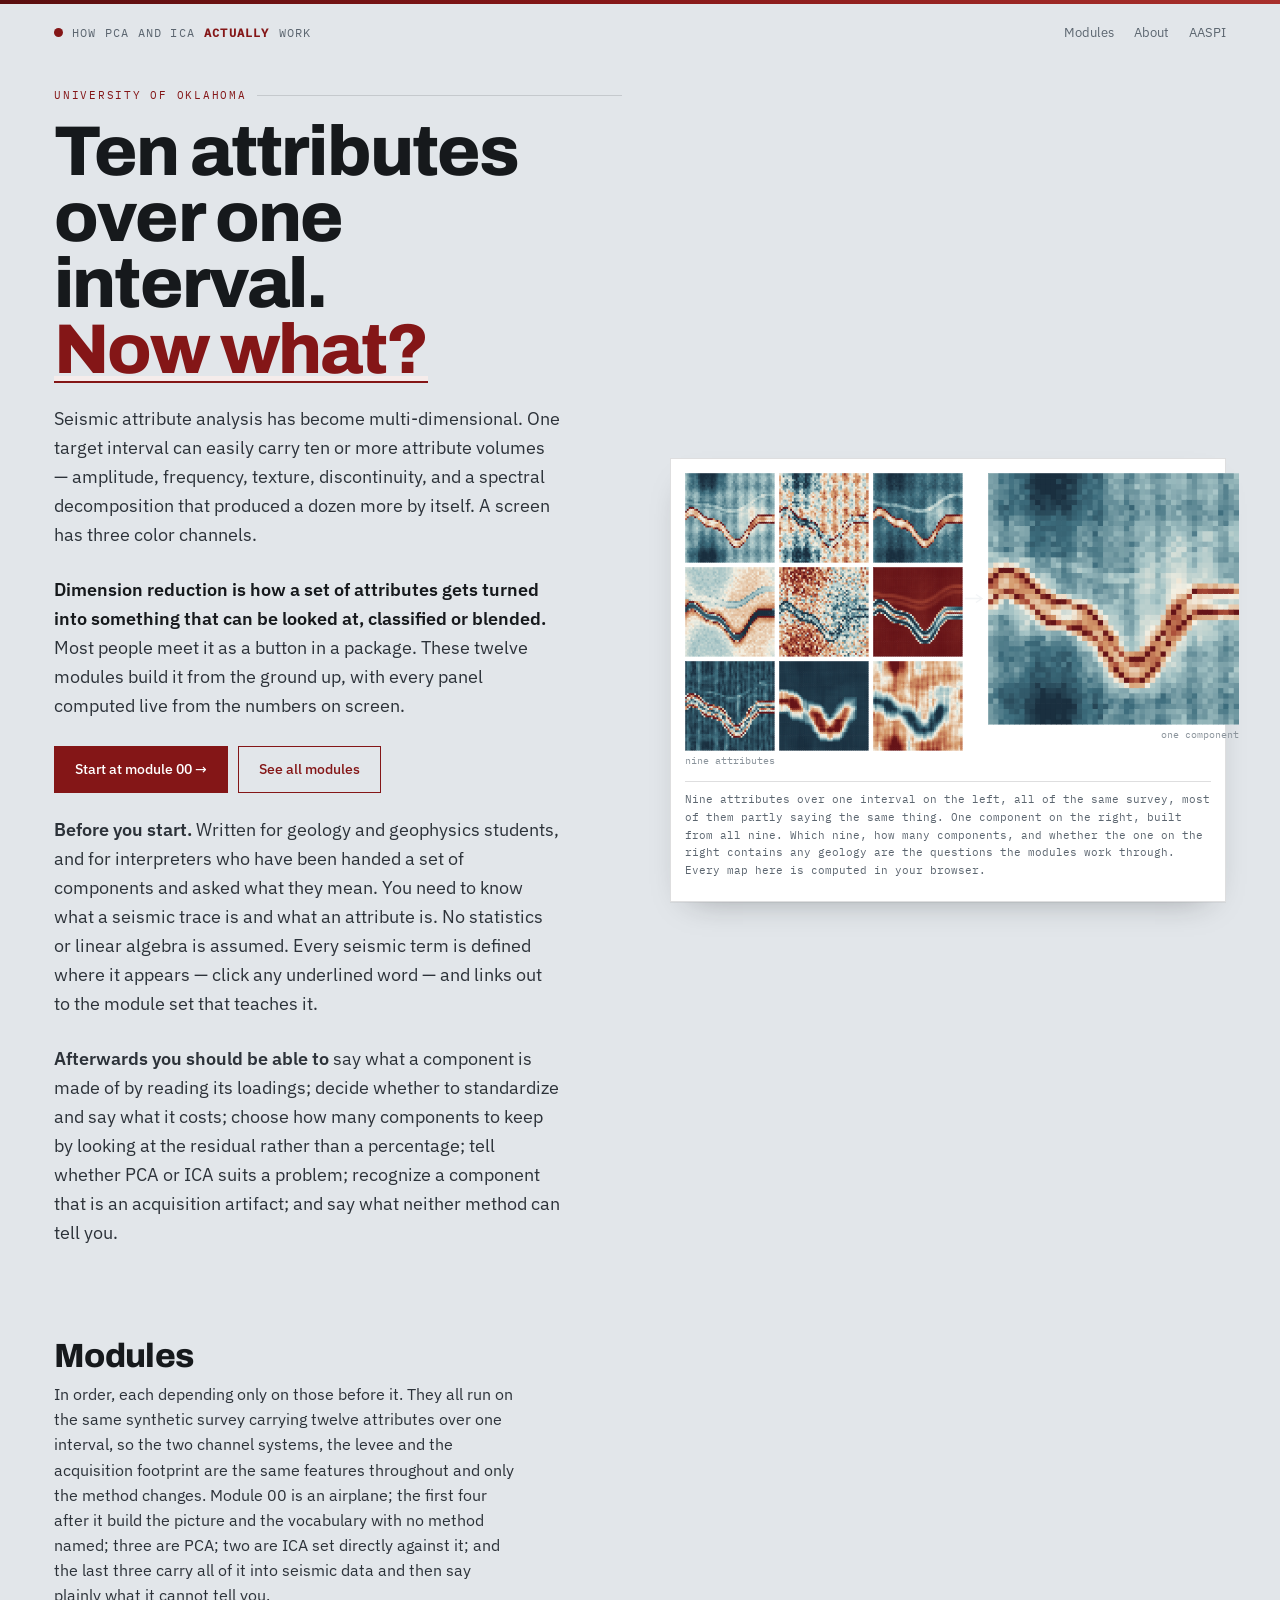
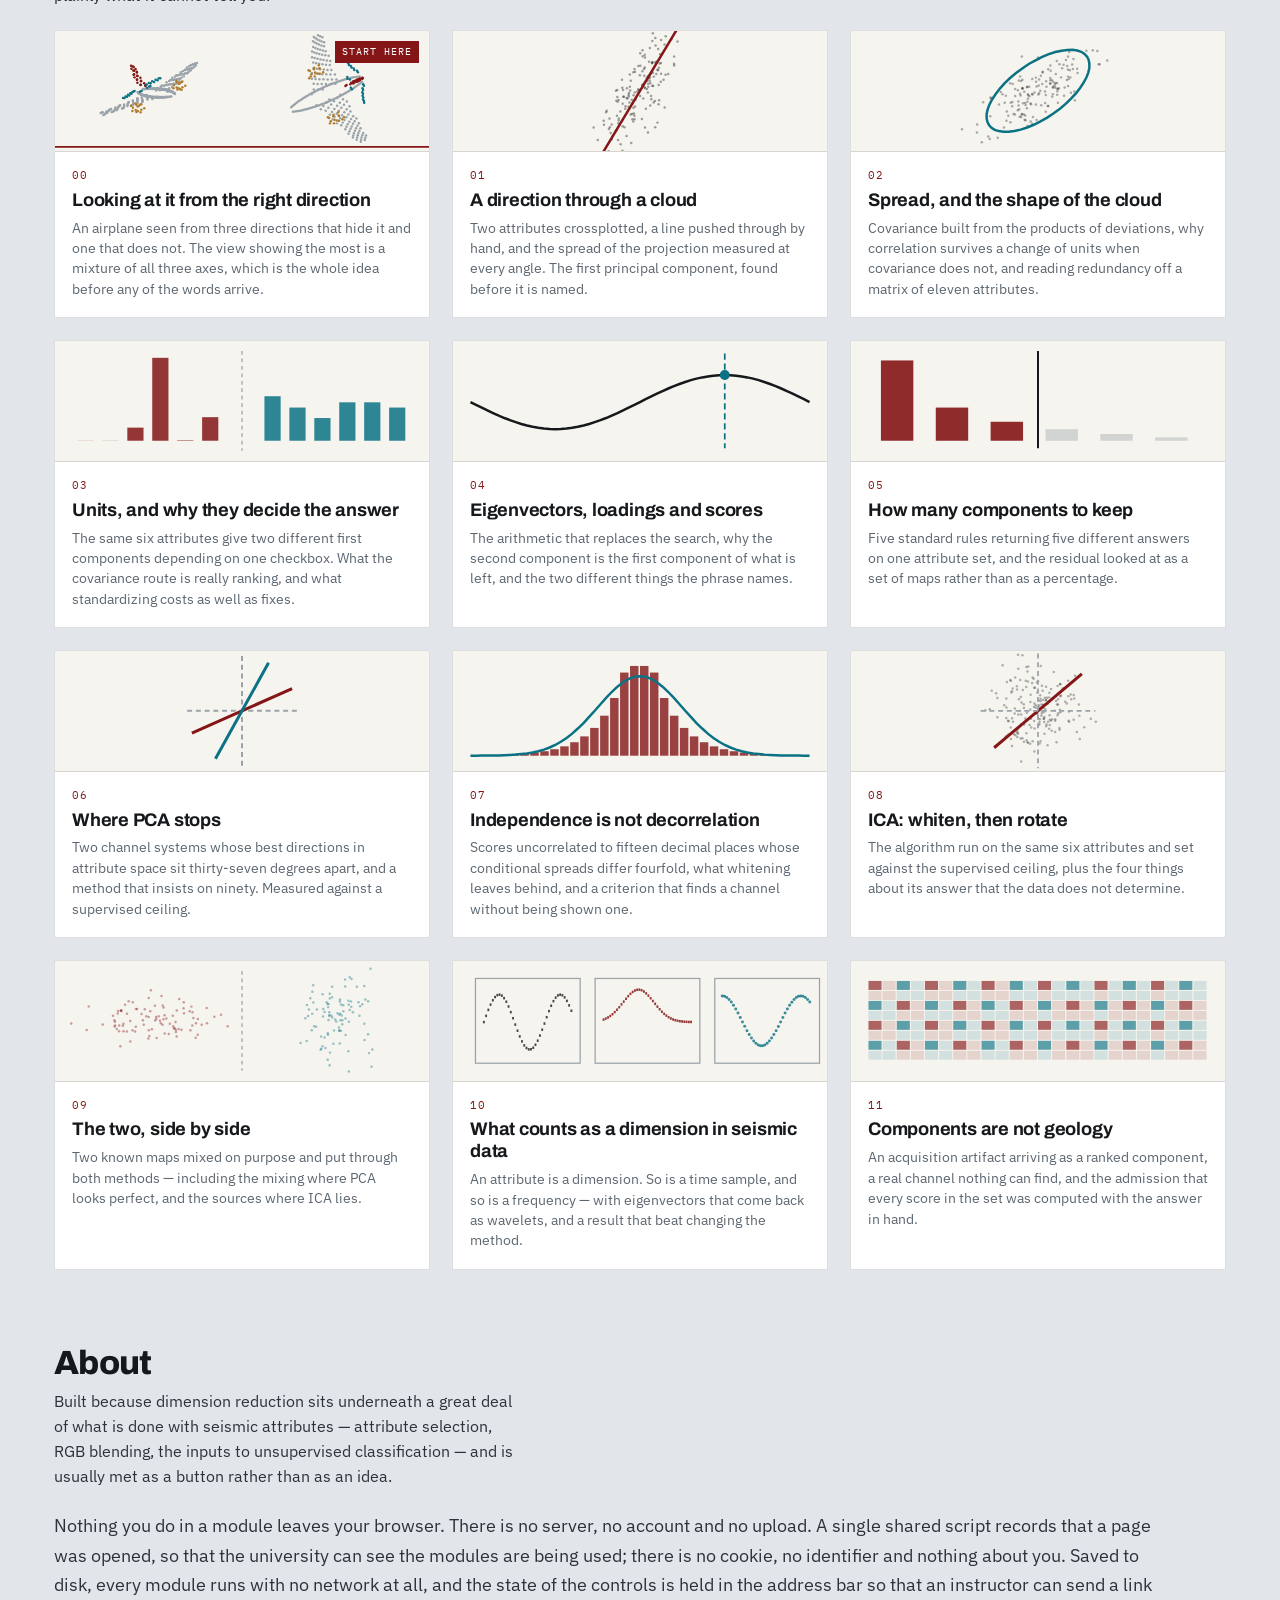
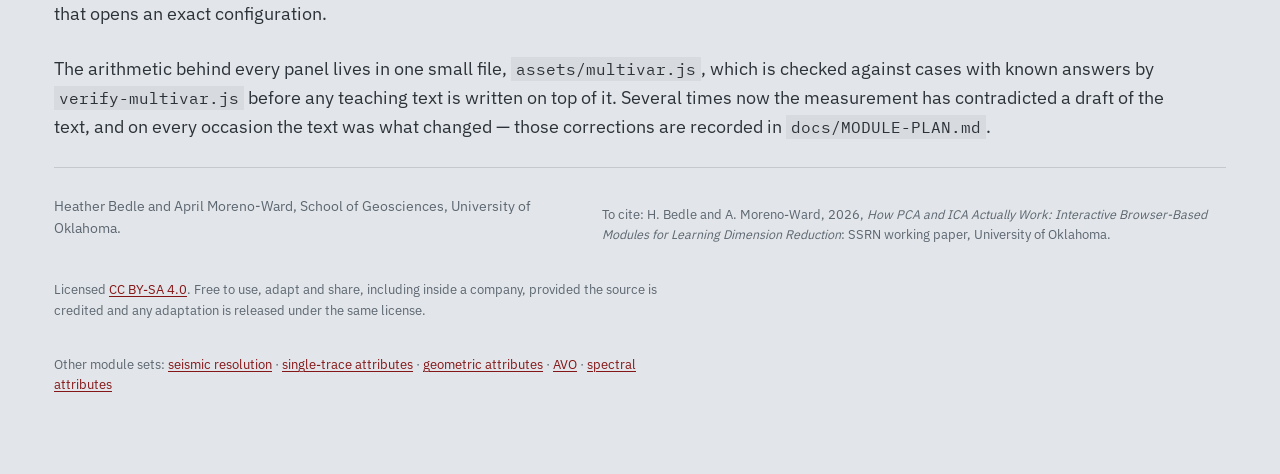
==== commit faeed0a5: "Add files via upload" ====
--- a/index.html
+++ b/index.html
@@ -29,7 +29,7 @@
         <p class="lede">Seismic attribute analysis has become multi-dimensional. One target interval can
           easily carry ten or more attribute volumes &mdash; amplitude, frequency, texture,
           discontinuity, and a spectral decomposition that produced a dozen more by itself. A screen has
-          three colour channels.</p>
+          three color channels.</p>
         <p class="lede"><strong>Dimension reduction is how a set of attributes gets turned into something
           that can be looked at, classified or blended.</strong> Most people meet it as a button in a
           package. These twelve modules build it from the ground up, with every panel computed live from
@@ -49,7 +49,7 @@
       </div>
 
       <div class="hero-panel">
-        <canvas id="heroAttr" aria-label="Nine attribute maps of the same interval beside the single component map that summarises them"></canvas>
+        <canvas id="heroAttr" aria-label="Nine attribute maps of the same interval beside the single component map that summarizes them"></canvas>
         <p class="hero-cap">Nine attributes over one interval on the left, all of the same survey, most
           of them partly saying the same thing. One component on the right, built from all nine. Which
           nine, how many components, and whether the one on the right contains any geology are the
@@ -64,7 +64,7 @@
       <h2>Modules</h2>
       <p class="lede">In order, each depending only on those before it. They all run on the same synthetic
         survey carrying twelve attributes over one interval, so the two channel systems, the levee and the
-        acquisition footprint are the same features throughout and only the method changes. Module 00 is an aeroplane; the first four after it build the
+        acquisition footprint are the same features throughout and only the method changes. Module 00 is an airplane; the first four after it build the
         picture and the vocabulary with no method named; three are PCA; two are ICA set directly against
         it; and the last three carry all of it into seismic data and then say plainly what it cannot tell
         you.</p>
@@ -77,7 +77,7 @@
         <div class="card-body">
           <div class="card-no">00</div>
           <h3>Looking at it from the right direction</h3>
-          <p>An aeroplane seen from three directions that hide it and one that does not. The view showing the most is a mixture of all three axes, which is the whole idea before any of the words arrive.</p>
+          <p>An airplane seen from three directions that hide it and one that does not. The view showing the most is a mixture of all three axes, which is the whole idea before any of the words arrive.</p>
         </div>
         <span class="flag next">Start here</span>
       </a>
@@ -229,7 +229,7 @@
 <script>
 /* The banner: the problem the set exists for, computed rather than drawn.
    Nine attributes over one interval, and the single component built from all
-   of them. Deliberately not the aeroplane — the aeroplane is an analogy that only
+   of them. Deliberately not the airplane — the airplane is an analogy that only
    makes sense once you are inside module 00. */
 (function () {
   'use strict';
--- a/assets/style.css
+++ b/assets/style.css
@@ -588,7 +588,7 @@
 }
 /* Panels in a row must start at the same height, or their plot boxes will not
    line up. A caption that wraps to two lines in a narrow column would otherwise
-   push its canvas down relative to its neighbours. */
+   push its canvas down relative to its neighbors. */
 .sec-row .sublabel { min-height: 30px; align-content: flex-start; }
 
 .legend {
